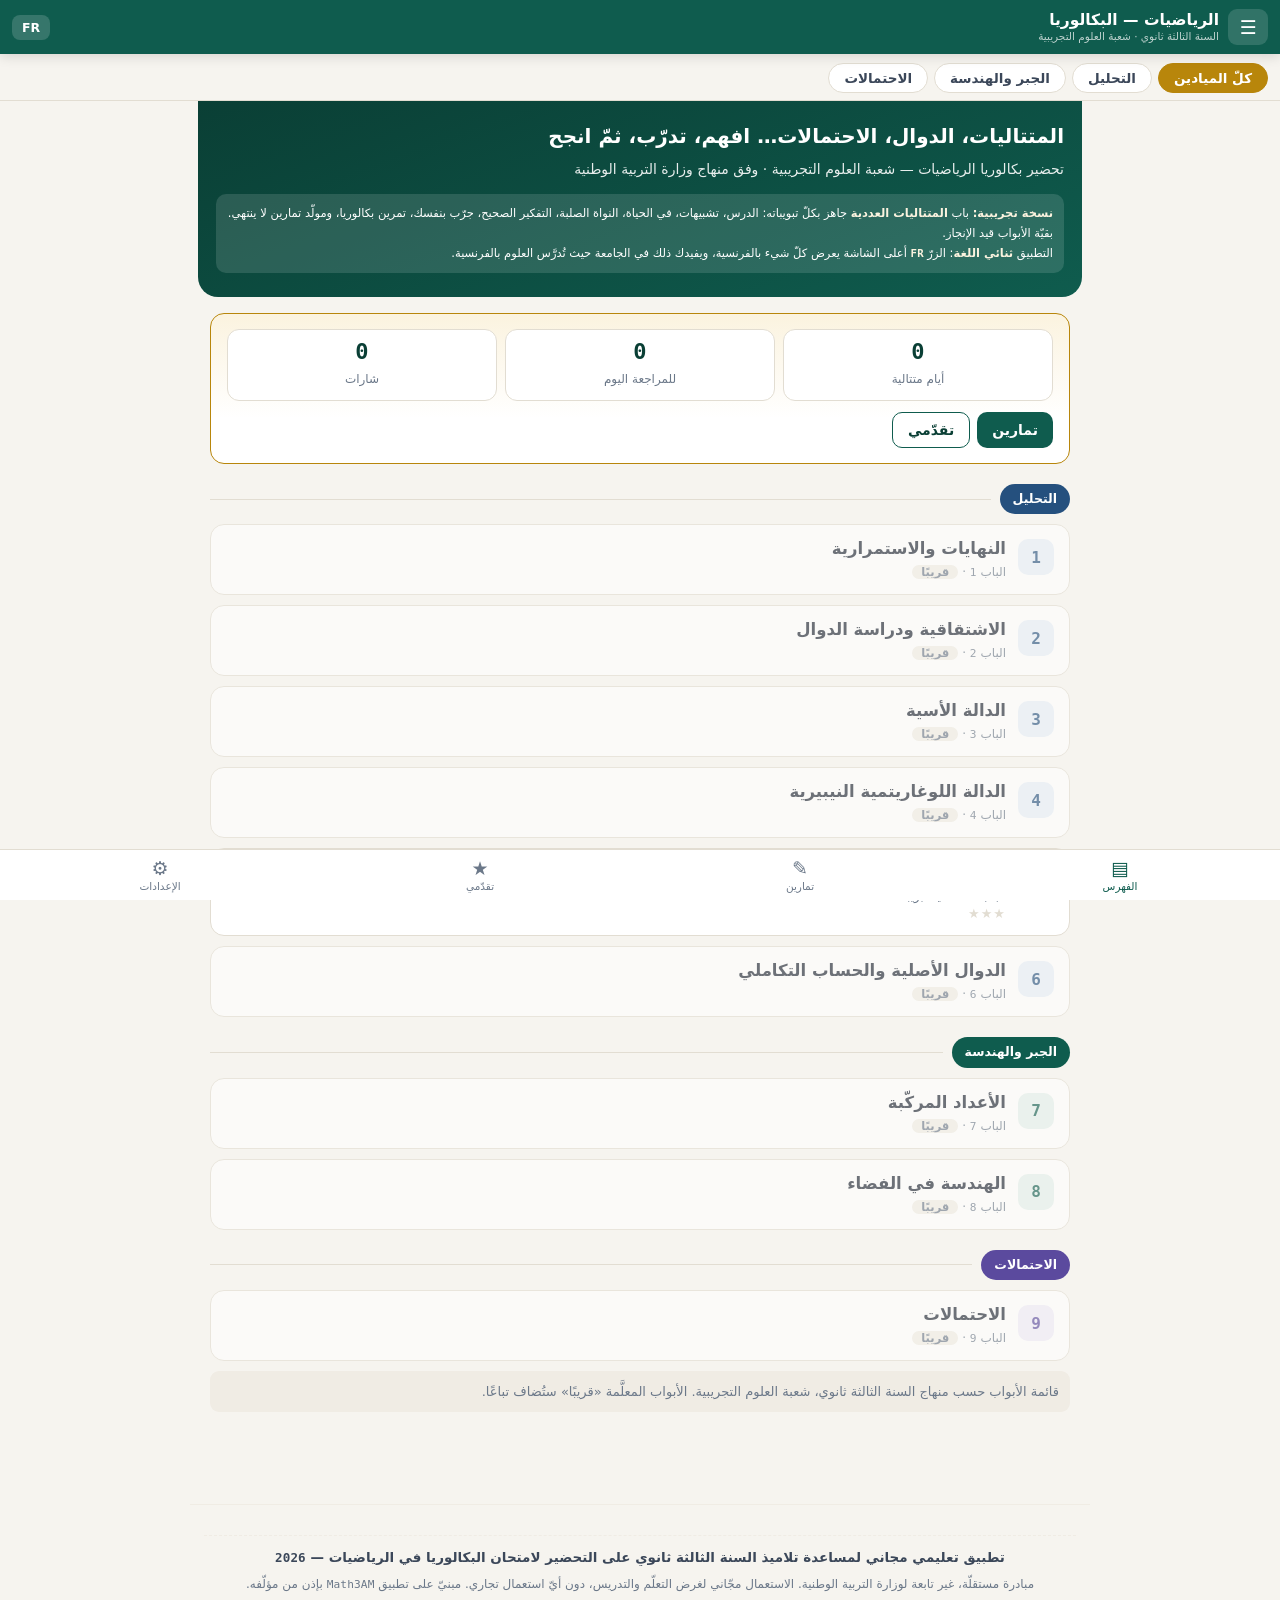
==== index.html @ b5014f9e "Prototype : application Maths BAC bilingue (arabe/français) Application installable (PWA) de prépara" ====
<!DOCTYPE html>
<!-- Basé sur Math3AM (© 2026, son auteur), réutilisé avec son autorisation. Fichier généré par build.py : modifier les sources dans src/. -->
<html lang="ar" dir="rtl">
<head>
<meta charset="utf-8">
<meta name="viewport" content="width=device-width, initial-scale=1, viewport-fit=cover">
<link rel="manifest" href="manifest.webmanifest">
<link rel="icon" href="icon-192.png" type="image/png">
<link rel="apple-touch-icon" href="apple-touch-icon.png">
<meta name="apple-mobile-web-app-capable" content="yes">
<meta name="mobile-web-app-capable" content="yes">
<meta name="apple-mobile-web-app-title" content="رياضيات باك">
<meta name="theme-color" content="#0F5C4E">
<title>الرياضيات — البكالوريا · Mathématiques — BAC</title>
<style>
/* ============================================================
   الخط: خطوط النظام العربية لضمان العمل دون اتصال
   ============================================================ */
:root{
  --bg:#F6F4EF; --card:#FFFFFF; --ink:#1A2230; --ink2:#3B4759; --ink3:#6B7889;
  --line:#E2DDD2; --line2:#F0ECE4;
  --brand:#0F5C4E; --brand-l:#E4F0EC; --brand-d:#0A3F35;
  --gold:#B8860B; --gold-l:#FBF3DF;
  --red:#A62B39; --red-l:#FBEAEC;
  --blue:#25507E; --blue-l:#E7EFF8; --blue-d:#25507E;
  --violet:#5B4A9E; --violet-l:#EEEBF8; --violet-d:#5B4A9E;
  --acc:var(--brand); --acc-l:var(--brand-l); --acc-d:var(--brand-d);
  --r:14px;
  --ar:"Noto Naskh Arabic","Amiri","Traditional Arabic","Geeza Pro","Segoe UI",system-ui,sans-serif;
  --lat:"SF Mono","Menlo","Consolas","DejaVu Sans Mono",ui-monospace,monospace;
}
*{box-sizing:border-box;-webkit-tap-highlight-color:transparent}
html,body{margin:0;padding:0;max-width:100%;overflow-x:hidden}
body{font-family:var(--ar);background:var(--bg);color:var(--ink);
  font-size:17px;line-height:1.95;-webkit-text-size-adjust:100%}
h1,h2,h3,h4{margin:0;line-height:1.5;font-weight:700}
p{margin:0 0 .85em}
button{font-family:inherit;font-size:inherit;cursor:pointer;border:none;background:none;color:inherit}
:focus-visible{outline:3px solid var(--gold);outline-offset:2px;border-radius:6px}
ul,ol{margin:0 0 .9em;padding-inline-start:1.35em}
li{margin-bottom:.4em}

/* ============================================================
   العزل ثنائي الاتجاه: كل رمز أو صيغة لاتينية داخل عزل مستقلّ
   ============================================================ */
.m,.lat{font-family:var(--lat);direction:ltr;unicode-bidi:isolate;
  font-size:.93em;letter-spacing:.01em;white-space:nowrap}
.m{white-space:normal}
a{color:var(--blue)}
.mb{font-family:var(--lat);direction:ltr;unicode-bidi:isolate;display:block;
  text-align:center;margin:.7em auto;background:var(--line2);padding:.55em .8em;
  border-radius:9px;white-space:normal;font-size:1em}
.mrow{direction:ltr;unicode-bidi:isolate;font-family:var(--lat);font-size:.93em}
.mrow .m,.mrow .lat,.mrow .fr{font-size:1em}
.fr{display:inline-flex;flex-direction:column;vertical-align:middle;text-align:center;
  margin:0 .18em;line-height:1.15}
.fr span:first-child{border-bottom:1.4px solid currentColor;padding:0 .28em}
.fr span:last-child{padding:0 .28em}

/* ---------- الهيكل ---------- */
.top{position:sticky;top:0;z-index:60;background:var(--brand);color:#fff;
  padding:calc(9px + env(safe-area-inset-top)) 12px 9px;
  display:flex;align-items:center;gap:9px;box-shadow:0 2px 12px rgba(0,0,0,.14)}
.top .bar{width:40px;height:36px;border-radius:9px;background:rgba(255,255,255,.14);
  display:grid;place-items:center;font-size:19px;flex:none}
.top h1{font-size:15.5px;flex:1;line-height:1.3}
.top h1 small{display:block;font-size:10.5px;opacity:.72;font-weight:400}
.top .lng{background:rgba(255,255,255,.16);border-radius:8px;padding:5px 10px;font-size:12.5px;font-weight:700}

.years{position:sticky;top:calc(54px + env(safe-area-inset-top));z-index:58;
  background:var(--bg);display:flex;gap:6px;padding:9px 12px 7px;
  border-bottom:1px solid var(--line);overflow-x:auto;scrollbar-width:none}
.years::-webkit-scrollbar{display:none}
.ybtn{white-space:nowrap;border:1px solid var(--line);background:var(--card);
  border-radius:20px;padding:6px 15px;font-size:13.5px;font-weight:700;color:var(--ink2)}
.ybtn.on{background:var(--gold);border-color:var(--gold);color:#fff}

.wrap{max-width:900px;margin:0 auto;padding:0 12px 8px}
#cred{max-width:900px;margin:0 auto;padding:20px 14px 104px;text-align:center;
  font-size:12.5px;line-height:1.75;color:var(--ink3);border-top:1px solid var(--line2)}
#cred b{color:var(--ink2);font-weight:700}
#cred .cpy{margin-top:10px;padding-top:10px;border-top:1px dashed var(--line2);font-size:12px}
#cred .cpt{font-size:13.5px;font-weight:700;color:var(--ink2);margin-bottom:4px}

/* ---------- الفهرس ---------- */
.hero{background:linear-gradient(160deg,var(--brand-d),var(--brand));color:#fff;
  border-radius:0 0 20px 20px;margin:0 -12px 16px;padding:20px 18px 24px}
.hero h2{font-size:20px;margin-bottom:6px;overflow-wrap:break-word}
.hero p{font-size:14px;opacity:.9;margin:0;line-height:1.8}
.hero .hnote{margin-top:12px;font-size:11.5px;background:rgba(255,255,255,.13);
  border-radius:10px;padding:9px 11px;line-height:1.75;white-space:normal}
.hero .hnote b{color:#FBF3DF}

.domain{margin:20px 0 10px;display:flex;align-items:center;gap:9px}
.domain span{background:var(--acc);color:#fff;border-radius:20px;padding:3px 13px;font-size:12.5px;font-weight:700}
.domain hr{flex:1;border:none;border-top:1px solid var(--line);margin:0}

.lcard{background:var(--card);border:1px solid var(--line);border-radius:var(--r);
  padding:14px 15px;margin-bottom:10px;display:flex;gap:12px;align-items:flex-start;width:100%;text-align:start}
.lcard:active{background:var(--acc-l)}
.lnum{width:36px;height:36px;border-radius:10px;background:var(--acc-l);color:var(--acc-d);
  display:grid;place-items:center;font-weight:700;font-size:16px;flex:none;font-family:var(--lat)}
.lcard b{display:block;font-size:16.5px;margin-bottom:2px}
.lcard em{font-style:normal;font-size:12px;color:var(--ink3)}

/* ---------- الدرس ---------- */
.crumb{display:flex;align-items:center;gap:8px;padding:12px 0 6px;font-size:12.5px;color:var(--ink3);flex-wrap:wrap}
.crumb b{color:var(--acc-d)}
.ltitle{font-size:23px;margin:2px 0 4px;line-height:1.45}
.pageref{display:inline-block;background:var(--gold-l);color:#6B4E00;border:1px solid #EAD9A8;
  border-radius:8px;padding:3px 10px;font-size:12px;margin-bottom:12px}
.ref{display:inline-block;background:var(--gold-l);color:#6B4E00;border:1px solid #EAD9A8;
  border-radius:7px;padding:0 7px;font-size:11.5px;margin-inline-start:4px;white-space:nowrap;
  font-family:var(--ar);line-height:1.9}
.hook{background:var(--gold-l);border:1px solid #EAD9A8;border-radius:var(--r);
  padding:12px 14px;margin-bottom:14px;font-size:15.5px;line-height:1.9}

.tabs{display:flex;gap:6px;overflow-x:auto;padding:8px 0 10px;
  position:sticky;top:calc(100px + env(safe-area-inset-top));background:var(--bg);z-index:50;
  scrollbar-width:none}
.tabs::-webkit-scrollbar{display:none}
.tab{white-space:nowrap;border:1px solid var(--line);background:var(--card);
  border-radius:20px;padding:7px 14px;font-size:13.5px;font-weight:700;color:var(--ink2)}
.tab.on{background:var(--acc);border-color:var(--acc);color:#fff}

/* ---------- صناديق المحتوى ---------- */
.card{background:var(--card);border:1px solid var(--line);border-radius:var(--r);
  padding:15px 16px;margin-bottom:13px;overflow-wrap:break-word}
.card,.rule,.ex,.warn,.chip,.qbox,.sol,.hook,.note,.help{max-width:100%}
.rule,.ex,.warn,.chip,.qbox,.sol,.hook{overflow-wrap:break-word}
/* une formule trop longue défile dans son cadre au lieu d'élargir la page */
.mb{overflow-x:auto}
.card,.chip,.rule,.ex,.warn,.qbox,.sol,.hook,.lcard,.note{overflow-x:auto}
.card>h3{font-size:16px;color:var(--acc-d);margin-bottom:9px}
.rule{background:var(--acc-l);border:1px solid var(--line);border-inline-start:4px solid var(--acc);
  border-radius:11px;padding:11px 12px;margin:10px 0;font-size:15.5px}
.rule b{color:var(--acc-d)}
.ex{background:var(--line2);border-radius:11px;padding:10px 12px;margin:9px 0;font-size:15px;color:var(--ink2)}
.ex b{color:var(--ink)}
.warn{background:var(--red-l);border:1px solid #F0CDD2;border-radius:11px;padding:10px 12px;margin:10px 0;font-size:15px}
.warn b{color:var(--red)}
.grid2{display:grid;grid-template-columns:1fr 1fr;gap:12px}
@media(max-width:640px){.grid2{grid-template-columns:1fr}}

/* النواة الصلبة */
.card.core{background:var(--gold-l);border-color:#EAD9A8}
.card.core>h3{color:#6B4E00}
.chip{display:block;background:#fff;border:1px solid #EAD9A8;border-radius:11px;padding:10px 12px;margin:9px 0;font-size:15.5px}
.chip .lab{font-size:12.5px;color:#8A6100;font-weight:700;margin-bottom:2px}

/* الطريقة */
ol.steps{counter-reset:m;list-style:none;padding:0;margin:6px 0}
ol.steps li{counter-increment:m;position:relative;padding-inline-start:34px;margin-bottom:10px}
ol.steps li::before{content:counter(m);position:absolute;inset-inline-start:0;top:2px;
  width:24px;height:24px;border-radius:7px;background:var(--acc);color:#fff;
  display:grid;place-items:center;font-size:13px;font-weight:700;font-family:var(--lat)}

/* تلوين حسب التبويب */
.pane-analogie .card{border-color:#D8D1F0;background:#fff;border-style:dashed}
.pane-analogie .card>h3{color:var(--violet)}
.pane-vie .card{background:var(--blue-l);border-color:#CCDDF0}
.pane-vie .card>h3{color:var(--blue)}

/* ---------- مولّد التمارين ---------- */
.gen{background:var(--card);border:1px solid var(--line);border-radius:var(--r);overflow:hidden;margin-bottom:13px}
.gen .top2{background:var(--acc);color:#fff;padding:10px 14px;display:flex;justify-content:space-between;
  align-items:center;gap:10px;flex-wrap:wrap}
.gen .top2 h3{font-size:15px}
.score{font-size:12.5px;background:rgba(255,255,255,.18);border-radius:20px;padding:2px 11px;font-family:var(--ar)}
.gen .body{padding:14px}
.qbox{font-size:16.5px;background:var(--line2);border-radius:11px;padding:13px;margin-bottom:12px;line-height:2}
.qbox .tag{font-size:12px;color:var(--ink3);display:block;margin-bottom:6px}
.answer{display:flex;gap:8px;flex-wrap:wrap;align-items:center}
input[type=text]{flex:1;min-width:150px;font-family:var(--lat);font-size:17px;padding:10px 13px;
  border:1px solid var(--line);border-radius:11px;background:#fff;color:var(--ink);direction:ltr;text-align:center}
input[type=text]:focus{border-color:var(--acc);outline:none}
.btnrow{display:flex;gap:7px;flex-wrap:wrap;margin-top:11px}
.btn{background:var(--acc);color:#fff;border-radius:10px;padding:9px 15px;font-size:14px;font-weight:700}
.btn.sec2{background:var(--card);color:var(--acc-d);border:1px solid var(--acc)}
.btn.warnb{background:var(--gold);color:#fff}
.choices{display:flex;flex-direction:column;gap:7px}
.choice{display:block;width:100%;text-align:start;border:1px solid var(--line);background:#fff;
  border-radius:10px;padding:10px 12px;font-size:15px}
.choice.sel{background:var(--acc-l);border-color:var(--acc);font-weight:700}
.fb{margin-top:12px;border-radius:11px;padding:11px 12px;font-size:15px;display:none}
.fb.show{display:block}
.fb.good{background:#E6F5EE;border:1px solid var(--brand)}
.fb.bad{background:var(--red-l);border:1px solid #F0CDD2}
.fb h4{font-size:15.5px;margin-bottom:6px}
.fb.good h4{color:var(--brand-d)} .fb.bad h4{color:var(--red)}
.sol{margin-top:8px;background:#fff;border:1px solid var(--line);border-radius:10px;padding:10px 12px;font-size:14.5px}
.sol .st{margin-bottom:8px;padding-inline-start:11px;border-inline-start:3px solid var(--acc)}
.help,.note{font-size:13px;color:var(--ink3);background:var(--line2);border-radius:9px;
  padding:9px 11px;margin-top:10px;line-height:1.8}

/* ---------- الورقة المنبثقة والتنقّل السفلي ---------- */
.sheet{position:fixed;inset:0;background:rgba(20,26,36,.55);z-index:200;display:none;
  align-items:flex-end;justify-content:center}
.sheet.on{display:flex}
.sheet .in{background:var(--bg);width:100%;max-width:900px;max-height:88vh;overflow-y:auto;
  border-radius:20px 20px 0 0;padding:18px 16px calc(28px + env(safe-area-inset-bottom))}
.nav{position:fixed;bottom:0;inset-inline:0;background:var(--card);border-top:1px solid var(--line);
  display:flex;z-index:70;padding-bottom:env(safe-area-inset-bottom)}
.nav button{flex:1;padding:9px 2px 8px;font-size:10.5px;color:var(--ink3);display:grid;gap:2px;justify-items:center}
.nav button i{font-style:normal;font-size:19px;line-height:1}
.nav button.on{color:var(--brand)}


/* ---------- الاختبارات ---------- */
.fig{margin:12px auto 6px;max-width:380px;text-align:center}
.fig svg{width:100%;height:auto;display:block;background:#FCFBF8;border:1px solid var(--line2);border-radius:10px}
.fignote{font-size:12px;color:var(--ink3);margin-top:4px}
.exhead{display:flex;justify-content:space-between;align-items:center;gap:8px;flex-wrap:wrap;margin-bottom:8px}
.exhead h3{font-size:16.5px;color:var(--acc-d)}
.ptsb{background:var(--acc-l);color:var(--acc-d);border:1px solid var(--line);border-radius:20px;padding:1px 12px;font-size:13px;font-weight:700;white-space:nowrap}
.ptsb.big{font-size:17px;padding:3px 16px;background:var(--gold-l);color:#6B4E00;border-color:#EAD9A8}
.qtext{font-size:16px;line-height:2.1}
.btn.small{padding:5px 10px;font-size:12.5px}
.hintbox{display:none;background:var(--gold-l);border:1px solid #EAD9A8;border-radius:11px;padding:10px 12px;margin-top:10px;font-size:15px}
.hintbox b{color:#6B4E00}
.solbox{display:none;background:var(--brand-l);border:1px solid #C6E0D8;border-radius:11px;padding:10px 12px;margin-top:10px}
.hintbox.on,.solbox.on{display:block}
.soltip{font-size:12.5px;color:var(--brand-d);font-weight:700;margin:2px 0 4px}
.solrow{display:flex;gap:9px;align-items:flex-start;padding:8px 0;border-bottom:1px dashed #C6E0D8;cursor:pointer}
.solrow:last-of-type{border-bottom:none}
.solrow input{width:20px;height:20px;accent-color:var(--brand);flex:none;margin-top:7px}
.solrow .st2{flex:1;font-size:15px;line-height:2}
.solrow .sp{flex:none;background:#fff;border:1px solid #C6E0D8;color:var(--brand-d);border-radius:8px;padding:0 7px;font-size:12px;font-weight:700;margin-top:6px;white-space:nowrap}
.exsum{margin-top:8px;font-size:14px;color:var(--brand-d);text-align:start}
.partttl{margin:20px 0 9px;font-size:16px;font-weight:700;color:var(--ink);border-inline-start:5px solid var(--acc);padding-inline-start:10px}
.toolbar{display:flex;gap:8px;flex-wrap:wrap;align-items:center;margin:4px 0 6px}
.timer{background:var(--card);border:1px solid var(--line);border-radius:10px;padding:6px 12px;font-size:15px;font-weight:700;color:var(--ink2)}
.timer.end{background:var(--red-l);border-color:#F0CDD2;color:var(--red)}
.scorecard{background:var(--gold-l);border-color:#EAD9A8}
.scorecard .exhead h3{color:#6B4E00}
.trinote{font-size:13px;color:var(--ink3);margin:-4px 0 10px}
.lcard em.prog{display:block;color:var(--brand-d);font-weight:700;margin-top:2px}
details.adv summary{cursor:pointer;font-size:15px;color:var(--ink2)}
details.adv[open] summary{margin-bottom:8px}
@media print{
  .top,.years,.nav,#cred,.noprint,.hintbox,.sheet{display:none!important}
  body{background:#fff;font-size:13pt}
  .wrap{max-width:none;padding:0}
  .card{break-inside:avoid;border-color:#bbb}
  .solbox:not(.on){display:none!important}
}
/* ======================= الواجهات الجديدة ======================= */
/* بطاقة اليوم والمربّعات */
.today{border-color:var(--gold);background:linear-gradient(180deg,var(--gold-l),var(--card) 70%)}
.tgrid{display:grid;grid-template-columns:repeat(3,1fr);gap:8px;margin-bottom:10px}
.tile{background:var(--card);border:1px solid var(--line);border-radius:12px;padding:9px 6px;text-align:center;display:grid;gap:2px}
.tile b{font-size:22px;color:var(--brand-d);line-height:1.2}
.tile span{font-size:12px;color:var(--ink3)}
.tgrid.big .tile b{font-size:26px}
/* شريط الجلسة */
.runbar{display:flex;flex-wrap:wrap;align-items:center;gap:6px 10px;background:var(--gold-l);border:1px solid #EAD9A8;
  border-radius:10px;padding:8px 12px;margin-bottom:10px;font-size:13.5px}
.rbar{flex:1 1 120px;height:8px;background:#EFE6CC;border-radius:6px;overflow:hidden;min-width:90px}
.rbar i{display:block;height:100%;background:var(--gold);border-radius:6px;transition:width .3s}
.carnet{margin-top:10px;font-size:13px;color:var(--violet-d);background:var(--violet-l);border-radius:9px;padding:7px 11px}
.nextnote{margin-top:10px;font-size:13px;font-weight:700;color:var(--brand-d)}
.qlist{margin:8px 0 0;padding-inline-start:20px;font-size:13px;color:var(--ink2)}
details summary{cursor:pointer;font-weight:700;color:var(--ink2);font-size:13.5px;margin-top:8px}
/* خريطة الأبواب */
.map{display:grid;gap:12px;margin-top:8px}
.mdom{display:inline-block;background:var(--acc);color:#fff;border-radius:20px;padding:2px 12px;font-size:12px;font-weight:700;margin-bottom:6px}
.stations{display:grid;grid-template-columns:repeat(auto-fill,minmax(150px,1fr));gap:7px}
.station{display:grid;grid-template-columns:auto 1fr;grid-template-rows:auto auto;gap:0 8px;align-items:center;text-align:start;
  background:var(--card);border:1px dashed var(--line);border-radius:12px;padding:8px 10px;color:var(--ink2)}
.station.seen{border-style:solid}
.station .snum{grid-row:1/3;width:30px;height:30px;border-radius:9px;display:grid;place-items:center;background:var(--line2);color:var(--ink3);font-weight:700}
.station.seen .snum{background:var(--acc);color:#fff}
.station.s3{background:var(--gold-l);border-color:var(--gold)}
.station .sname{font-size:12.5px;font-weight:700;line-height:1.35}
.stars{color:var(--gold);font-size:13px;letter-spacing:1px;direction:ltr;unicode-bidi:isolate;text-align:start}
.stars i{font-style:normal;color:var(--line)}
/* الشارات */
.badges{display:grid;grid-template-columns:repeat(auto-fill,minmax(140px,1fr));gap:8px}
.badge{border:1px solid var(--line);border-radius:12px;padding:9px;display:grid;gap:3px;text-align:center;opacity:.5;filter:grayscale(1);background:var(--card)}
.badge.on{opacity:1;filter:none;border-color:var(--gold);background:var(--gold-l)}
.badge .bi{font-size:22px;color:var(--gold);line-height:1.1}
.badge b{font-size:12.5px;color:var(--ink)}
.badge small{font-size:11px;color:var(--ink3);line-height:1.5}
/* إشعار الشارة */
#toast{position:fixed;inset-inline:12px;bottom:calc(76px + env(safe-area-inset-bottom));z-index:300;display:grid;gap:6px;
  pointer-events:none;opacity:0;transform:translateY(12px);transition:opacity .25s,transform .25s;max-width:420px;margin-inline:auto}
#toast.on{opacity:1;transform:none}
#toast .tb{display:flex;gap:10px;align-items:center;background:var(--brand-d);color:#fff;border-radius:12px;padding:10px 14px;
  box-shadow:0 6px 22px rgba(0,0,0,.25);font-size:13.5px;line-height:1.5}
#toast .ti{font-size:24px;color:#F2C94C}
/* الحفظ */
textarea.code{width:100%;font-family:var(--lat);font-size:12px;direction:ltr;border:1px solid var(--line);border-radius:10px;
  padding:8px;margin:8px 0;background:var(--card);color:var(--ink);resize:vertical;word-break:break-all}
.filebtn{position:relative;overflow:hidden;cursor:pointer;display:inline-flex;align-items:center}
.filebtn input{position:absolute;inset:0;opacity:0;cursor:pointer;width:100%}
/* قائمة «المزيد» */
.morelist{display:grid;grid-template-columns:repeat(auto-fill,minmax(250px,1fr));gap:8px}
.morelist .lcard{width:100%;text-align:start;margin:0}
.morelist .lnum{font-size:14px}
/* القراءة الصوتية */
.speak{display:flex;flex-wrap:wrap;gap:8px;align-items:center;margin:2px 0 8px}
.speak .note{margin:0;padding:4px 10px}
/* علامات مزيج الفصل */
.tab.mix{border-color:var(--gold);color:#8A6100;background:var(--gold-l)}
.tab.mix.on{background:var(--gold);border-color:var(--gold);color:#fff}
.tab.labtab{border-color:var(--blue)}
/* جدول بيانات */
table.dt{border-collapse:collapse;width:100%;margin:8px 0;font-size:13px;background:var(--card)}
table.dt th,table.dt td{border:1px solid var(--line);padding:5px 6px;text-align:center;unicode-bidi:plaintext}
table.dt th{background:var(--line2);font-weight:700;color:var(--ink2);font-size:12.5px}
/* ---------- المختبر ---------- */
.lab{background:var(--card);border:1px solid var(--line);border-radius:var(--r);padding:12px;margin-bottom:12px}
.labhead{display:flex;flex-wrap:wrap;justify-content:space-between;align-items:baseline;gap:4px 12px;margin-bottom:8px}
.labhead b{font-size:15.5px;color:var(--acc-d)}
.labtip{font-size:12px;color:var(--ink3)}
.labmodes{margin:0 0 8px}
.labmodes .btn{margin:0}
.labctl{display:grid;gap:6px;margin-bottom:6px}
.labctl:empty{display:none}
.sl{display:grid;gap:2px;font-size:13px;color:var(--ink2)}
.sl b{color:var(--acc-d)}
.sl input[type=range]{width:100%;accent-color:var(--acc);height:30px;direction:ltr}
.labsvg{display:block;width:100%;max-width:520px;margin:0 auto;aspect-ratio:360/300;background:#FCFBF8;border:1px solid var(--line2);
  border-radius:12px;touch-action:none;user-select:none;-webkit-user-select:none;cursor:pointer}
.labread{margin-top:8px;overflow-x:auto}
.labread p{margin:6px 0}
.obs{background:var(--brand-l);border-radius:9px;padding:8px 11px;font-size:13.5px}
.labnote{margin-top:10px;font-size:12.5px;color:var(--ink3);background:var(--line2);border-radius:9px;padding:8px 11px;line-height:1.8}

.note:empty,.help:empty{display:none}
.crumb a{color:var(--acc-d);font-weight:700;text-decoration:none}
.dgmap{display:grid;grid-template-columns:repeat(auto-fill,minmax(150px,1fr));gap:7px}
/* ---------- حجم الخطّ ---------- */
#app,#sheetin{zoom:var(--z,1)}
.lab{zoom:calc(1 / var(--z,1))}
/* ---------- الإعدادات والمعجم ---------- */
.seg{display:flex;flex-wrap:wrap;gap:6px}
.seg button{border:1px solid var(--line);background:var(--card);border-radius:20px;padding:6px 14px;font-size:13.5px;font-weight:700;color:var(--ink2)}
.seg button.on{background:var(--brand);border-color:var(--brand);color:#fff}
.glctl{display:grid;grid-template-columns:1fr auto;gap:8px;margin:8px 0}
.glctl input{font-family:inherit;font-size:15px;direction:rtl;text-align:start}
.glctl select{font:inherit;font-size:13.5px;border:1px solid var(--line);border-radius:10px;padding:6px 8px;background:var(--card);color:var(--ink);max-width:46vw}
.glhead,.glrow{display:grid;grid-template-columns:1.1fr 1.3fr 1fr;gap:8px;align-items:baseline;padding:6px 4px;border-bottom:1px solid var(--line2)}
.glhead{font-size:12px;font-weight:700;color:var(--ink3);border-bottom:2px solid var(--line)}
.glhead span:nth-child(n+2),.glrow .gf,.glrow .ge{direction:ltr;text-align:left}
.glrow .ga{font-weight:700;font-size:15px}
.glrow .gf{font-family:var(--ar);font-size:14.5px;color:var(--brand-d)}
.glrow .ge{font-family:var(--ar);font-size:12.5px;color:var(--ink3)}
.glcard .glrow{grid-template-columns:1fr 1.3fr}
.glcard .ge{display:none}
@media(max-width:420px){ .glctl{grid-template-columns:1fr} .glctl select{max-width:none} .glhead,.glrow{grid-template-columns:1fr 1.2fr} .glhead span:nth-child(3),.glrow .ge{display:none} }
/* ---------- الوضع الداكن ---------- */
html.dk{color-scheme:dark;
  --bg:#12161C; --card:#1B2129; --ink:#E6EAF0; --ink2:#C3CCD7; --ink3:#97A3B2; --line:#2D3642; --line2:#232A33;
  --brand:#1E7F69; --brand-l:#183A33; --brand-d:#8ED6C2;
  --gold:#B8860B; --gold-l:#332B17;
  --red:#C24A57; --red-l:#3A2125;
  --blue:#3B73B0; --blue-l:#1C2A3A; --blue-d:#9DC0EA;
  --violet:#7464BE; --violet-l:#262238; --violet-d:#C0B6F0}
html.dk body{background:var(--bg)}
html.dk .top{background:#123E35}
html.dk .hero{background:linear-gradient(160deg,#0B2C25,#145A4A)}
html.dk .pageref,html.dk .ref,html.dk .ptsb.big{color:#E9C46A;border-color:#5A4A22}
html.dk .card.core,html.dk .scorecard{border-color:#5A4A22}
html.dk .card.core>h3,html.dk .scorecard .exhead h3,html.dk .hintbox b,html.dk .chip .lab{color:#E9C46A}
html.dk .chip,html.dk .choice,html.dk .sol,html.dk input[type=text],html.dk .pane-analogie .card{background:var(--card);border-color:var(--line);color:var(--ink)}
html.dk .pane-analogie .card{border-color:#463F66}
html.dk .pane-vie .card{border-color:#2C4560}
html.dk .warn{border-color:#5C2E35}
html.dk .fb.good{background:#163A30}
html.dk .solrow .sp{background:var(--card);border-color:#2E5248}
html.dk .runbar,html.dk .ghint{border-color:#5A4A22}
html.dk .rbar{background:#3A3322}
html.dk .tab.mix{color:#E9C46A}
html.dk #toast .tb{background:#0B2C25}
html.dk .badge.on{border-color:#8A6A1A}
html.dk .stars i{color:#3A4350}
html.dk .station.s3{border-color:#8A6A1A}
/* الأشكال تبقى على «ورقة» فاتحة حتى تبقى الخطوط مقروءة */
html.dk .fig svg,html.dk .labsvg{background:#F4F1EA;border-color:#3A4350}
html.dk .fig figcaption,html.dk .fignote{color:var(--ink3)}
html.dk .wpage{border-color:#3A4350}
@media print{ html.dk{--bg:#fff;--card:#fff;--ink:#111;--ink2:#333;--ink3:#555;--line:#bbb;--line2:#eee} }
html.dk .gm.okh{color:#E9C46A}
.glnote{margin:4px 0 0;padding-inline-start:18px}
.glnote li{margin:2px 0}
html.dk .pk{box-shadow:none}
/* ---------- لوحة المفاتيح الرياضية ---------- */
.padwrap{margin:8px 0 2px}
.padbar{display:flex;justify-content:flex-end;margin-bottom:6px}
.pad{display:grid;grid-template-columns:repeat(6,1fr);gap:6px;max-width:460px;margin:0 auto;direction:ltr}
.pad.off{display:none}
.pk{height:44px;border-radius:10px;border:1px solid var(--line);background:var(--card);color:var(--ink);font-family:var(--lat);font-size:18px;font-weight:600;
  touch-action:manipulation;-webkit-user-select:none;user-select:none;box-shadow:0 1px 0 var(--line)}
.pk.o{background:var(--acc-l);color:var(--acc-d);border-color:transparent}
.pk.f{background:var(--line2);color:var(--ink2);font-size:16px}
.pk.e{border:none;background:none;box-shadow:none}
.pk:active{transform:translateY(1px);box-shadow:none;filter:brightness(.95)}
.pk sup{font-size:.6em}
/* ---------- المسودّة ---------- */
.scrbar{display:flex;margin-top:10px}
.scrtools{display:flex;flex-wrap:wrap;gap:6px;align-items:center;margin:8px 0 6px}
.scrtools .note{margin:0;padding:3px 9px;font-size:12px}
canvas.scr{display:block;width:100%;background:#FFFEF9;border:1px dashed var(--line);border-radius:12px;touch-action:none;cursor:crosshair;
  background-image:linear-gradient(#EEF1F4 1px,transparent 1px);background-size:100% 26px}
html.dk canvas.scr{background-color:#F4F1EA;border-color:#3A4350}
.padpv{font-size:13.5px;color:var(--ink3);margin:-2px 0 6px;min-height:1.2em}
.padpv .m{color:var(--ink);font-size:15px}
input[type=text]:placeholder-shown{direction:rtl}
/* شريط «ثبّت التطبيق» فوق شريط التنقّل */
#instb{position:fixed;inset-inline:12px;bottom:calc(72px + env(safe-area-inset-bottom));z-index:65;display:none;align-items:center;gap:10px;
  max-width:560px;margin-inline:auto;background:var(--card);border:1px solid var(--line);border-radius:14px;padding:10px 12px;
  box-shadow:0 8px 26px rgba(0,0,0,.16)}
#instb.on{display:flex}
#instb .ii{font-size:26px;line-height:1}
#instb .it{flex:1;min-width:0;font-size:13px;line-height:1.65;color:var(--ink2)}
#instb .it b{color:var(--ink)}
#instb .btn{flex:none;margin:0}
#instb .ix{flex:none;background:none;border:0;font-size:22px;line-height:1;color:var(--ink3);cursor:pointer;padding:4px 6px}
@media print{ #instb{display:none!important} }

@media(min-width:760px){ body{font-size:17.5px} .wrap{padding:0 20px 92px} .ltitle{font-size:27px} }
/* ======================= تطبيق البكالوريا: إضافات — App BAC : ajouts ======================= */
:root{ --fr:"Segoe UI",system-ui,-apple-system,Roboto,"Helvetica Neue",Arial,sans-serif; }
html[lang=fr] body{font-family:var(--fr);line-height:1.7;font-size:16.5px}
html[lang=fr] .qbox{line-height:1.85}
html[lang=fr] .qtext{line-height:1.9}
html[lang=fr] .ref{font-family:var(--fr)}
html[dir=ltr] input[type=text]:placeholder-shown{direction:ltr}
.btn[disabled]{opacity:.45;cursor:default}
.m sub,.mb sub,.m sup{font-size:.72em;line-height:0}
.lcard.soon,.station[disabled]{opacity:.62;cursor:default}
.lcard.soon:active{background:var(--card)}
.tsoon{display:inline-block;background:var(--line2);color:var(--ink3);border-radius:20px;padding:0 9px;font-size:11.5px;font-weight:700}
table.gl td{font-size:14px;padding:6px 8px}
table.gl td[dir=ltr]{font-family:var(--fr);color:var(--brand-d)}
.qtext .fr{font-size:.95em}
.labread .obs{margin:6px 0}
@media(min-width:760px){ html[lang=fr] body{font-size:17px} }
input[type=text]::placeholder{font-family:var(--ar);letter-spacing:0}
html[lang=fr] input[type=text]::placeholder{font-family:var(--fr)}
.top h1{min-width:0}
.top h1,.top h1 small{white-space:nowrap;overflow:hidden;text-overflow:ellipsis}

</style>
</head>
<body>
<header class="top">
  <button class="bar" id="home" aria-label="الفهرس">☰</button>
  <h1 id="ttl">الرياضيات — البكالوريا</h1>
  <button class="lng" id="lng" aria-label="Passer en français">FR</button>
</header>
<div class="years" id="years"></div>
<main class="wrap" id="app"></main>
<footer id="cred"></footer>
<nav class="nav" id="nav"></nav>
<div class="sheet" id="sheet"><div class="in" id="sheetin"></div></div>
<script>
/* ======== core.js ======== */
"use strict";
/* Basé sur Math3AM (© 2026, son auteur), réutilisé avec son autorisation.
   مبنيّ على تطبيق Math3AM بإذن من مؤلّفه. */

/* ============================================================================
   اللغة — Langue
   كلّ نصّ يظهر للتلميذ إمّا مفتاح في I18N (واجهة) وإمّا كائن {ar,fr} (محتوى).
   Tout texte affiché est soit une clé de I18N (interface), soit un objet {ar,fr} (contenu).
   ============================================================================ */
let LANG='ar';
const B=(ar,fr)=>({ar,fr});                         /* نصّ ثنائي اللغة / texte bilingue */
const tr=o=>o==null?'':(typeof o==='string'||typeof o==='number')?String(o):(o[LANG]!=null?o[LANG]:o.ar);
function t(k){ const d=I18N[LANG]||I18N.ar; return d[k]!=null?d[k]:(I18N.ar[k]!=null?I18N.ar[k]:k); }

/* ================================================================
   محرّك مولّد التمارين — أدوات عددية (من Math3AM)
   ================================================================ */
const ri=(a,b)=>Math.floor(Math.random()*(b-a+1))+a;
const pick=a=>a[Math.floor(Math.random()*a.length)];
const nz=(a,b)=>{let v=0;while(v===0)v=ri(a,b);return v;};
const gcd=(a,b)=>{a=Math.abs(a);b=Math.abs(b);while(b){[a,b]=[b,a%b];}return a||1;};
const ar=n=>String(n).replace('.',',').replace(/^-/,'−');   /* علامة الطرح الرياضية، والفاصلة العشرية */
const red=(p,q)=>{const g=gcd(p,q);p/=g;q/=g;if(q<0){p=-p;q=-q;}return [p,q];};
const f=(a,b)=>`<span class="fr"><span>${a}</span><span>${b}</span></span>`;
const frs=(p,q)=>{const [a,b]=red(p,q);return b===1?ar(a):(a<0?'−'+f(-a,b):f(a,b));};
const par=n=>n<0?`(${ar(n)})`:ar(n);
const cx=a=>a===1?'':a===-1?'−':ar(a);          /* معامل: 1n ← n */
const sgn=n=>n<0?'−':'+';
const lcm=(a,b)=>Math.abs(a*b)/gcd(a,b);
/* صيغة رياضية؛ الصيغ القصيرة لا تنقسم على سطرين / formule ; les formules courtes ne sont pas coupées en fin de ligne */
const M=s=>{ s=String(s); if(s.replace(/<[^>]*>/g,'').length<=22) s=s.replace(/(<[^>]*>)| /g,(m,tag)=>tag||'\u00a0'); return `<span class="m">${s}</span>`; };
/* عدد عشري مقرّب للعرض / nombre arrondi pour l'affichage */
const rnd=(v,d)=>{ const k=Math.pow(10,d==null?2:d); const r=Math.round(v*k)/k; return Object.is(r,-0)?0:r; };
/* عدد ناطق قريب من v (للعرض بكسر) / fraction proche de v */
function rat(v){ for(let q=1;q<=1000;q++){ const p=Math.round(v*q); if(Math.abs(p/q-v)<1e-9) return [p,q]; } return null; }
const nice=v=>{ const r=rat(v); return r?frs(r[0],r[1]):ar(rnd(v,4)); };

/* محلّل رياضي صغير (نزول تكراري): أولويات صحيحة، دون تنفيذ أيّ شيفرة.
   -x^2 = −(x²) ، 10^-3 = 0,001 ، 2x = 2×x ، (x+1)(x−2) ضرب ضمني */
function mathEval(src,xv){
  let i=0; const t=src;
  const peek=()=>t[i];
  const isStart=c=>c!==undefined&&(/[0-9.(x]/.test(c)||c==='π');
  function num(){ const m=/^\d*\.?\d+(?:e[+-]?\d+)?|^\d+\./.exec(t.slice(i)); if(!m) throw 0; i+=m[0].length; return parseFloat(m[0]); }
  function atom(){
    const c=peek();
    if(c==='('){ i++; const v=expr(); if(peek()!==')') throw 0; i++; return v; }
    if(c==='x'){ if(xv===undefined) throw 0; i++; return xv; }
    if(c==='π'){ i++; return Math.PI; }
    return num();
  }
  function power(){ const b=atom(); if(peek()==='^'){ i++; return Math.pow(b,unary()); } return b; }
  function unary(){ const c=peek(); if(c==='-'){ i++; return -unary(); } if(c==='+'){ i++; return unary(); } return power(); }
  function term(){
    let v=unary();
    for(;;){
      const c=peek();
      if(c==='*'){ i++; v*=unary(); }
      else if(c==='/'){ i++; const d=unary(); if(d===0) throw 0; v/=d; }
      else if(isStart(c)){ v*=power(); }
      else return v;
    }
  }
  function expr(){
    let v=term();
    for(;;){ const c=peek(); if(c==='+'){ i++; v+=term(); } else if(c==='-'){ i++; v-=term(); } else return v; }
  }
  try{ const v=expr(); if(i!==t.length) return NaN; return isFinite(v)?v:NaN; }catch(e){ return NaN; }
}

/* تحليل جواب عددي: يقبل 3/4 و 0,75 و 2,5×10^3 */
function pnum(s){
  if(s==null)return NaN;
  s=String(s).trim();
  if(!s)return NaN;
  s=s.replace(/[٠-٩]/g,d=>'٠١٢٣٤٥٦٧٨٩'.indexOf(d))
     .replace(/−|–|—/g,'-').replace(/,/g,'.')
     .replace(/[×x·X*]/g,'*').replace(/÷/g,'/')
     .replace(/\s+/g,'').replace(/Π/g,'π');
  if(!/^[0-9.+\-*/()^π]+$/.test(s))return NaN;
  return mathEval(s);
}
/* تحليل عبارة بدلالة n (حدّ عام لمتتالية) وتقييمها من أجل عدد طبيعي
   Analyse une expression en n (terme général) et l'évalue pour un entier n */
function pexprN(s,n){
  if(s==null)return NaN;
  s=String(s).replace(/[٠-٩]/g,d=>'٠١٢٣٤٥٦٧٨٩'.indexOf(d))
     .replace(/−|–|—/g,'-').replace(/,/g,'.').replace(/÷/g,'/')
     .replace(/×|·/g,'*').replace(/²/g,'^2').replace(/³/g,'^3')
     .replace(/\s+/g,'').replace(/^u_?\(?n\)?=/i,'').replace(/[nN]/g,'x');
  if(!s||!/^[0-9x.+\-*/()^]+$/.test(s))return NaN;
  return mathEval(s,n);
}
const NS=[0,1,2,3,4,6,9];                          /* قيم n للمقارنة / valeurs de n testées */
const closeV=(a,b)=>Math.abs(a-b)<=1e-6*Math.max(1,Math.abs(b));
function sameSeq(user,fn){ return NS.every(n=>{ const u=pexprN(user,n); return !isNaN(u)&&closeV(u,fn(n)); }); }
function sameFnN(f1,f2){ return NS.every(n=>closeV(f1(n),f2(n))); }

/* ============================================================================
   إصلاح الاتجاه ثنائي المسار (للعربية فقط) — من Math3AM
   الصيغة الرياضية التي تتوزّع على عدّة عناصر تُجمع في عازل واحد من اليسار لليمين.
   En français (gauche → droite) aucune correction n'est nécessaire : fix() renvoie le texte tel quel.
   ============================================================================ */
const GLUE=/^(?:[\s0-9=×÷+\-−·<>≤≥≠≈%(),;/*^'"]|&[a-z]+;)*$/;
const LAT_RE=/(^|[^A-Za-z0-9؀-ۿ&#])([A-Z][A-Z0-9′']*|[a-z])(?![A-Za-z0-9;])/g;
function latWrap(h){
  return h.split(/(<svg[\s\S]*?<\/svg>)/).map((seg,i)=>{
    if(i%2) return seg;
    const stack=[]; let out='';
    for(const t of seg.split(/(<[^>]+>)/)){
      if(!t) continue;
      if(t[0]==='<'){
        if(/^<span\b/.test(t)) stack.push(/class="(m|mb|fr|lat|mrow|ref)"/.test(t));
        else if(t==='</span>') stack.pop();
        out+=t; continue;
      }
      const nb=t.replace(/(\d) (?=\d{3}(?!\d))/g,'$1 ');
      out+= stack.some(Boolean) ? nb : nb.replace(LAT_RE,'$1<span class="lat">$2</span>');
    }
    return out;
  }).join('');
}
function bidiFix(h){
  if(!h) return h;
  h=latWrap(h);
  if(h.indexOf('class="')<0) return h;
  const T=[]; let i=0;
  while(i<h.length){
    if(h[i]==='<'){
      const m=/^<span class="(m|fr|lat)">/.exec(h.slice(i,i+24));
      if(m){
        let depth=0,end=-1,x; const re=/<span\b[^>]*>|<\/span>/g; re.lastIndex=i;
        while((x=re.exec(h))){
          if(x[0]==='</span>'){ if(--depth===0){ end=x.index+7; break; } } else depth++;
        }
        if(end<0){ T.push({k:'txt',s:h.slice(i)}); break; }
        T.push({k:'math',s:h.slice(i,end)}); i=end; continue;
      }
      const g=h.indexOf('>',i);
      if(g<0){ T.push({k:'txt',s:h.slice(i)}); break; }
      T.push({k:'tag',s:h.slice(i,g+1)}); i=g+1; continue;
    }
    let g=h.indexOf('<',i); if(g<0) g=h.length;
    T.push({k:'txt',s:h.slice(i,g)}); i=g;
  }
  let out='',j=0;
  while(j<T.length){
    if(T[j].k!=='math'){ out+=T[j].s; j++; continue; }
    let end=j,k=j+1;
    while(k<T.length){
      if(T[k].k==='math'){ end=k; k++; continue; }
      if(T[k].k==='txt' && T[k].s.length<=25 && GLUE.test(T[k].s)
         && k+1<T.length && T[k+1].k==='math'){ k++; continue; }
      break;
    }
    const run=T.slice(j,end+1);
    const s=run.map(t=>t.s).join('');
    out += run.filter(t=>t.k==='math').length>=2 ? '<span class="mrow">'+s+'</span>' : s;
    j=end+1;
  }
  return out;
}
const fix=h=>LANG==='ar'?bidiFix(h):h;

/* ======== i18n.js ======== */
/* ============================================================================
   نصوص الواجهة — Textes de l'interface
   ============================================================================ */
const I18N={
ar:{
  appName:'الرياضيات — البكالوريا', appSub:'السنة الثالثة ثانوي · شعبة العلوم التجريبية',
  langBtn:'FR', langAria:'Passer en français', menuAria:'الفهرس',
  heroH:'المتتاليات، الدوال، الاحتمالات… افهم، تدرّب، ثمّ انجح',
  heroP:'تحضير بكالوريا الرياضيات — شعبة العلوم التجريبية · وفق منهاج وزارة التربية الوطنية',
  heroNote:'<b>نسخة تجريبية:</b> باب <b>المتتاليات العددية</b> جاهز بكلّ تبويباته: الدرس، تشبيهات، في الحياة، النواة الصلبة، التفكير الصحيح، جرّب بنفسك، تمرين بكالوريا، ومولّد تمارين لا ينتهي. بقيّة الأبواب قيد الإنجاز.<br>التطبيق <b>ثنائي اللغة</b>: الزرّ <b>FR</b> أعلى الشاشة يعرض كلّ شيء بالفرنسية، ويفيدك ذلك في الجامعة حيث تُدرَّس العلوم بالفرنسية.',
  chap:'الباب', soon:'قريبًا', tabsN:'ثمانية تبويبات', allDom:'كلّ الميادين',
  progNote:'قائمة الأبواب حسب منهاج السنة الثالثة ثانوي، شعبة العلوم التجريبية. الأبواب المعلَّمة «قريبًا» ستُضاف تباعًا.',
  prevChap:'→ الباب', nextChap:'الباب', nextArrow:' ←',
  listen:'▶ استمع إلى هذا الجزء', stopListen:'■ أوقف القراءة',
  tab_cours:'الدرس', tab_analogie:'تشبيهات', tab_vie:'في الحياة', tab_noyau:'النواة الصلبة',
  tab_methode:'التفكير الصحيح', tab_lab:'جرّب بنفسك', tab_bac:'تمرين بكالوريا', tab_gen:'تمارين',
  genTitle:'مولّد التمارين — ', genTag:'تمرين مولّد آليا', streak:'سلسلة الإجابات الصحيحة: ',
  check:'تحقّق من جوابي', newEx:'تمرين جديد', showSol:'أظهر الحلّ',
  genHelp:'اكتب الكسور هكذا <span class="lat">-3/4</span>، والأعداد العشرية بالفاصلة <span class="lat">2,5</span> أو بالنقطة. للقوى استعمل <span class="lat">^</span>، مثلا <span class="lat">3*2^n</span>.',
  ph:'اكتب جوابك هنا', phN:'اكتب الحدّ العام بدلالة n، مثلا: 5-3n',
  okMsgs:['أحسنت! إجابة صحيحة.','ممتاز، هذا هو الجواب الصحيح.','بالضبط! تفكير سليم.','صحيح تماما — واصل بهذه الوتيرة.'],
  fullSteps:'الخطوات كاملة للمراجعة:', notYet:'ليس بعد — وهذا عاديّ تماما.',
  retry:'راجع جوابك بهدوء ثمّ حاول مرّة أخرى.', oneMore:'لديك محاولة أخرى قبل أن يظهر الحلّ.',
  okFail:'لا بأس، الخطأ جزء من التعلّم.', hereSol:'إليك الحلّ خطوة بخطوة — اقرأه ثمّ اطلب تمرينا جديدا لتتأكّد أنّك فهمت.',
  carnet:'سُجّل هذا النوع من التمارين في <b>كرّاسة أخطائي</b>: سيعود إليك غدا بأعداد جديدة، ثمّ بعد 3 أيام، ثمّ بعد أسبوع.',
  carnetShort:'سُجّل هذا النوع في <b>كرّاسة أخطائي</b> ليعود إليك لاحقا.',
  solTitle:'الحلّ المفصّل', solThen:'اقرأ الخطوات، ثمّ اطلب <b>تمرينا جديدا</b> من نفس النوع لتثبيت الطريقة.',
  exDone:'انتهى هذا التمرين: اضغط «تمرين جديد» للمتابعة.', dx:'تشخيص الخطأ:',
  chooseFirst:'اختر أحد الاحتمالات أوّلا.', wrongChoice:'الاختيار غير صحيح.', empty:'لم تكتب جوابا بعد.',
  exprBad:'العبارة التي كتبتها لا تعطي نفس الحدود من أجل <span class="lat">n = 0, 1, 2, 3…</span> تحقّق من الحدّ الأوّل والأساس.',
  exprParse:'لم أفهم العبارة. اكتبها بدلالة <span class="lat">n</span>، مثلا: <span class="lat">5-3n</span> أو <span class="lat">2*3^n</span>.',
  numParse:'لم أفهم صيغة الجواب. اكتب عددا، أو كسرا مثل <span class="lat">-3/4</span>.',
  signWrong:'<b>القيمة صحيحة لكنّ الإشارة خاطئة.</b> راجع إشارة الأساس أو الحدّ الأوّل.',
  wrong:'الجواب غير صحيح.', willRead:'سيُقرأ جوابك هكذا: ',
  padDevice:'⌨ لوحة الجهاز', padHide:'إخفاء لوحة الرموز', padShow:'⌨ لوحة الرموز الرياضية',
  scr:'✎ مسودّة', scrHide:'✕ إخفاء المسودّة', pen:'قلم', eraser:'ممحاة', clearAll:'مسح الكلّ',
  scrNote:'اكتب حساباتك بإصبعك أو بالفأرة؛ لا تُحفظ المسودّة بعد مغادرة التمرين.',
  nav_home:'الفهرس', nav_quick:'تمارين', nav_progress:'تقدّمي', nav_settings:'الإعدادات',
  quickTitle:'تمارين', quickSub:'مولّد لا ينتهي', quickH:'تدرّب على أيّ باب', quickRef:'اختر بابا: كلّ تمرين جديد بأعداد جديدة، مع تصحيح فوري وتشخيص للخطأ.',
  progTitle:'تقدّمي', progSub:'الأيام، النجوم، الشارات وكرّاسة الأخطاء', progH:'رحلتك نحو البكالوريا',
  daysRow:'أيام متتالية', dayOne:'يوم تدرّب', okAnswers:'إجابات صحيحة', badgesOf:'شارات من ', toReview:'للمراجعة اليوم', badgesW:'شارات',
  noSave:'<b>تنبيه:</b> هذا المتصفّح لا يسمح بحفظ التقدّم في الجهاز. استعمل «تنزيل ملف الحفظ» أسفل هذه الصفحة قبل الإغلاق، ثمّ «استيراد» في المرّة القادمة.',
  carnetH:'كرّاسة أخطائي — مراجعة اليوم', dueN:'عدد التمارين التي تنتظرك اليوم: ', dueTail:' — نفس الأنواع التي أخطأت فيها، بأعداد جديدة.',
  startRev:'ابدأ المراجعة', nothingDue:'لا شيء للمراجعة اليوم.', nextRev:' المراجعة القادمة: ', waiting:'. عدد التمارين المنتظرة: ', autoNote:' كلّ تمرين تخطئ فيه سيُسجَّل هنا تلقائيا.',
  carnetHow:'كيف تعمل؟ كلّ نوع تمرين تخطئ فيه يعود إليك غدا، فإن نجحت عاد بعد 3 أيام، ثمّ بعد أسبوع؛ وبعد ثلاث مرّات ناجحة يُعتبر مُتقَنا ويخرج من الكرّاسة. وإذا أخطأت يعود العدّ إلى البداية.',
  carnetIn:'محتوى الكرّاسة', stage:'المرحلة', when:'الموعد: ',
  mapH:'خريطة الأبواب', mapNote:'نجمة عند 5 إجابات صحيحة، نجمتان عند 15، وثلاث نجوم عند 30 إجابة صحيحة مع دقّة لا تقلّ عن 80% في آخر عشرة تمارين.',
  myBadges:'شاراتي', backupH:'حفظ تقدّمي ونقله', backupP:'لنقل تقدّمك إلى جهاز آخر أو لحفظه احتياطيا: انسخ الرمز أو نزّل ملف الحفظ، ثمّ استورده في الجهاز الآخر.',
  showCode:'إظهار رمز الحفظ', dlFile:'تنزيل ملف الحفظ', pasteCode:'الصق هنا رمز الحفظ ثمّ اضغط «استيراد»', impCode:'استيراد الرمز', impFile:'استيراد ملف',
  codeShown:'هذا رمز تقدّمك: انسخه واحتفظ به.', impOk:'تمّ الاستيراد بنجاح ✔', impBad:'تعذّر الاستيراد: الرمز غير صالح.',
  today:'اليوم', tomorrow:'غدا', in2:'بعد يومين', inN:'بعد ', daysW:' أيام',
  revH:'مراجعة اليوم', revTitle:'كرّاسة أخطائي: لنُعِد المحاولة', revRef:'كلّ تمرين هنا من نوع أخطأت فيه سابقا، لكن بأعداد جديدة',
  exOf:'التمرين ', of:' من ', nextOne:'التمرين الموالي', endRun:'إنهاء الجلسة',
  pressNext:'اضغط «التمرين الموالي» للمتابعة.', pressEnd:'اضغط «إنهاء الجلسة» لرؤية النتيجة.',
  runEnd:'انتهت الجلسة', yourRes:'نتيجتك', backProg:'العودة إلى تقدّمي',
  resAll:'رائع! كلّ الأجوبة صحيحة.', resHalf:'عمل جيّد. ما أخطأت فيه سيعود إليك في موعده.', resLow:'لا بأس: هذه التمارين ستعود إليك غدا بأعداد جديدة حتى تتقنها.',
  newBadge:'شارة جديدة!',
  setTitle:'الإعدادات', setLang:'اللغة', setTheme:'المظهر', thAuto:'تلقائي (حسب الجهاز)', thLight:'فاتح', thDark:'داكن',
  setPad:'لوحة المفاتيح الرياضية', padAuto:'تلقائي (تظهر على الهاتف)', padOn:'تظهر دائما', padOff:'لا تظهر',
  padNote:'أزرار للرموز (n، ^، −، /…) تحت خانة الجواب. يمكن دائما الرجوع إلى لوحة الجهاز بزرّ «لوحة الجهاز».',
  setZ:'حجم الخطّ', z09:'أصغر', z1:'عادي', z11:'كبير', z12:'أكبر', z135:'كبير جدّا', zNote:'يكبّر الدروس والتمارين.',
  setSpeech:'القراءة الصوتية', speed:'سرعة القراءة: ', tryVoice:'تجربة الصوت',
  voiceTest:'مرحبا! هذا مثال على القراءة الصوتية. المتتالية الهندسية أساسها اثنان.',
  noSpeech:'هذا المتصفّح لا يدعم القراءة الصوتية.', voiceUsed:'الصوت المستعمل: ',
  voiceApprox:'. الرموز الرياضية قد تُقرأ بطريقة تقريبية.',
  noVoice:'لم نجد صوتا عربيا في هذا الجهاز. يمكن إضافته من إعدادات الجهاز (اللغة ← تحويل النصّ إلى كلام)، ثمّ إعادة فتح التطبيق.',
  setSaved:'التقدّم المحفوظ', savedOk:'يُحفظ تقدّمك في هذا المتصفّح على هذا الجهاز فقط. لنقله إلى جهاز آخر استعمل «حفظ تقدّمي ونقله» في صفحة «تقدّمي».',
  savedNo:'هذا المتصفّح لا يسمح بالحفظ: استعمل «تنزيل ملف الحفظ» في صفحة «تقدّمي» قبل الإغلاق.',
  resetAll:'مسح كلّ التقدّم', resetSure:'هل أنت متأكّد؟ سيُمسح كلّ شيء: النجوم، الشارات، كرّاسة الأخطاء ونتائج تمارين البكالوريا. اضغط مرّة ثانية للتأكيد.', resetYes:'نعم، امسح كلّ شيء',
  close:'إغلاق',
  instH:'تثبيت التطبيق', instDone:'✓ التطبيق مثبّت على هذا الجهاز ويعمل دون إنترنت.',
  instReady:'أضف أيقونة التطبيق إلى الشاشة الرئيسية ليُفتح كتطبيق ويعمل دون إنترنت.', instNow:'تثبيت التطبيق الآن',
  instIOS:'في <span class="lat">Safari</span>: اضغط زرّ المشاركة <b>⬆</b> ثمّ اختر <b>«إضافة إلى الشاشة الرئيسية»</b>.',
  instMenu:'يظهر زرّ «تثبيت» تلقائيا بعد استعمال التطبيق قليلا. وإن لم يظهر: افتح قائمة المتصفّح <b>⋮</b> واختر <b>«تثبيت التطبيق»</b> أو <b>«إضافة إلى الشاشة الرئيسية»</b>.',
  instFile:'هذه النسخة مفتوحة كملفّ في الجهاز: التثبيت ممكن فقط من موقع التطبيق (رابط يبدأ بـ <span class="lat">https</span>).',
  instBarH:'ثبّت التطبيق على جهازك', instBarP:'أيقونة على الشاشة الرئيسية، ويعمل دون إنترنت.', instBtn:'تثبيت', later:'لاحقا',
  instToastH:'تمّ التثبيت', instToast:'تجد التطبيق الآن على الشاشة الرئيسية.',
  updH:'تحديث', upd:'نسخة جديدة من التطبيق جاهزة: أغلقه ثمّ أعد فتحه.',
  hint:'تلميح', corr:'الحلّ', hideHint:'إخفاء التلميح', hideCorr:'إخفاء الحلّ', pts:'ن',
  qMark:'علامتك في هذا السؤال: ', total:'علامتك الإجمالية', tickTip:'ضع علامة على كلّ خطوة أنجزتها صحيحة: تُحسب علامتك تلقائيا.',
  bacHow:'حلّ التمرين على ورقة كما في يوم الامتحان، ثمّ افتح التلميح إن احتجت إليه، وأخيرا افتح الحلّ وصحّح نفسك خطوة بخطوة.',
  bacReset:'إعادة التصحيح', bacMsgTop:'ممتاز! أنت جاهز لهذا النوع من التمارين يوم البكالوريا.', bacMsgMid:'عمل جيّد. أعد الأسئلة التي ضيّعت فيها النقاط بعد يومين.',
  bacMsgLow:'لا بأس: راجع «النواة الصلبة» و«التفكير الصحيح» ثمّ أعد التمرين.', bacMsgNone:'افتح الحلول وصحّح خطواتك لتظهر علامتك.',
  labObs:'لاحظ', credit:'تصميم التطبيق وتطويره: ',
  cpt:'تطبيق تعليمي مجاني لمساعدة تلاميذ السنة الثالثة ثانوي على التحضير لامتحان البكالوريا في الرياضيات',
  cpy:'مبادرة مستقلّة، غير تابعة لوزارة التربية الوطنية. الاستعمال مجّاني لغرض التعلّم والتدريس، دون أيّ استعمال تجاري. مبنيّ على تطبيق <span class="lat">Math3AM</span> بإذن من مؤلّفه.',
},
fr:{
  appName:'Mathématiques — BAC', appSub:'3e AS · Sciences expérimentales',
  langBtn:'ع', langAria:'التبديل إلى العربية', menuAria:'Sommaire',
  heroH:'Suites, fonctions, probabilités… comprendre, s\'entraîner, réussir',
  heroP:'Préparation au BAC de mathématiques — filière Sciences expérimentales · programme du ministère de l\'Éducation nationale',
  heroNote:'<b>Version prototype :</b> le chapitre <b>Suites numériques</b> est complet : cours, analogies, dans la vie, l\'essentiel, bien raisonner, explorer, exercice type BAC et générateur d\'exercices illimité. Les autres chapitres sont en préparation.<br>L\'application est <b>bilingue</b> : le bouton <b>ع</b> en haut de l\'écran repasse tout en arabe.',
  chap:'Chapitre', soon:'Bientôt', tabsN:'huit onglets', allDom:'Tous les domaines',
  progNote:'Chapitres du programme de 3e AS, filière Sciences expérimentales. Les chapitres marqués « Bientôt » seront ajoutés au fur et à mesure.',
  prevChap:'← Chapitre', nextChap:'Chapitre', nextArrow:' →',
  listen:'▶ Écouter cette partie', stopListen:'■ Arrêter la lecture',
  tab_cours:'Cours', tab_analogie:'Analogies', tab_vie:'Dans la vie', tab_noyau:'L\'essentiel',
  tab_methode:'Bien raisonner', tab_lab:'Explorer', tab_bac:'Exercice type BAC', tab_gen:'Exercices',
  genTitle:'Générateur d\'exercices — ', genTag:'Exercice généré automatiquement', streak:'Série de bonnes réponses : ',
  check:'Vérifier', newEx:'Nouvel exercice', showSol:'Voir la solution',
  genHelp:'Écris les fractions ainsi : <span class="lat">-3/4</span>, les décimaux avec une virgule <span class="lat">2,5</span> ou un point. Pour les puissances, utilise <span class="lat">^</span> : par exemple <span class="lat">3*2^n</span>.',
  ph:'Écris ta réponse ici', phN:'Écris le terme général en fonction de n, ex. : 5-3n',
  okMsgs:['Bravo ! Bonne réponse.','Excellent, c\'est la bonne réponse.','Exactement ! Raisonnement juste.','Tout à fait — continue comme ça.'],
  fullSteps:'La solution complète, pour réviser :', notYet:'Pas encore — et c\'est tout à fait normal.',
  retry:'Relis calmement ta réponse et réessaie.', oneMore:'Tu as encore un essai avant que la solution s\'affiche.',
  okFail:'Ce n\'est pas grave, l\'erreur fait partie de l\'apprentissage.', hereSol:'Voici la solution pas à pas — lis-la, puis demande un nouvel exercice pour vérifier que tu as compris.',
  carnet:'Ce type d\'exercice est noté dans ton <b>carnet d\'erreurs</b> : il reviendra demain avec de nouveaux nombres, puis dans 3 jours, puis dans une semaine.',
  carnetShort:'Ce type est noté dans ton <b>carnet d\'erreurs</b> pour y revenir plus tard.',
  solTitle:'Solution détaillée', solThen:'Lis les étapes, puis demande un <b>nouvel exercice</b> du même type pour fixer la méthode.',
  exDone:'Cet exercice est terminé : appuie sur « Nouvel exercice » pour continuer.', dx:'Diagnostic :',
  chooseFirst:'Choisis d\'abord une réponse.', wrongChoice:'Ce choix n\'est pas correct.', empty:'Tu n\'as pas encore écrit de réponse.',
  exprBad:'Ton expression ne donne pas les mêmes termes pour <span class="lat">n = 0, 1, 2, 3…</span> Vérifie le premier terme et la raison.',
  exprParse:'Je n\'ai pas compris l\'expression. Écris-la en fonction de <span class="lat">n</span>, par exemple : <span class="lat">5-3n</span> ou <span class="lat">2*3^n</span>.',
  numParse:'Je n\'ai pas compris ta réponse. Écris un nombre, ou une fraction comme <span class="lat">-3/4</span>.',
  signWrong:'<b>La valeur est juste mais le signe est faux.</b> Vérifie le signe de la raison ou du premier terme.',
  wrong:'Ce n\'est pas la bonne réponse.', willRead:'Ta réponse sera lue ainsi : ',
  padDevice:'⌨ Clavier de l\'appareil', padHide:'Masquer les symboles', padShow:'⌨ Clavier mathématique',
  scr:'✎ Brouillon', scrHide:'✕ Masquer le brouillon', pen:'Crayon', eraser:'Gomme', clearAll:'Tout effacer',
  scrNote:'Écris tes calculs au doigt ou à la souris ; le brouillon n\'est pas conservé après l\'exercice.',
  nav_home:'Sommaire', nav_quick:'Exercices', nav_progress:'Progrès', nav_settings:'Réglages',
  quickTitle:'Exercices', quickSub:'Générateur illimité', quickH:'Entraîne-toi sur un chapitre', quickRef:'Choisis un chapitre : chaque nouvel exercice a de nouveaux nombres, avec correction immédiate et diagnostic de l\'erreur.',
  progTitle:'Mes progrès', progSub:'Jours, étoiles, badges et carnet d\'erreurs', progH:'Ton parcours vers le BAC',
  daysRow:'jours d\'affilée', dayOne:'jour d\'entraînement', okAnswers:'bonnes réponses', badgesOf:'badges sur ', toReview:'à réviser aujourd\'hui', badgesW:'badges',
  noSave:'<b>Attention :</b> ce navigateur ne permet pas d\'enregistrer ta progression. Utilise « Télécharger la sauvegarde » en bas de cette page avant de fermer, puis « Importer » la prochaine fois.',
  carnetH:'Carnet d\'erreurs — révision du jour', dueN:'Exercices qui t\'attendent aujourd\'hui : ', dueTail:' — les mêmes types que ceux où tu t\'es trompé(e), avec de nouveaux nombres.',
  startRev:'Commencer la révision', nothingDue:'Rien à réviser aujourd\'hui.', nextRev:' Prochaine révision : ', waiting:'. Exercices en attente : ', autoNote:' Chaque exercice manqué sera noté ici automatiquement.',
  carnetHow:'Comment ça marche ? Chaque type d\'exercice manqué revient le lendemain ; si tu le réussis, il revient dans 3 jours, puis dans une semaine. Après trois réussites, il est maîtrisé et sort du carnet. En cas d\'erreur, le compteur repart de zéro.',
  carnetIn:'Contenu du carnet', stage:'étape', when:'prévu : ',
  mapH:'Carte des chapitres', mapNote:'Une étoile à 5 bonnes réponses, deux à 15, trois à 30 bonnes réponses avec au moins 80 % de réussite sur les dix derniers exercices.',
  myBadges:'Mes badges', backupH:'Sauvegarder et transférer ma progression', backupP:'Pour transférer ta progression sur un autre appareil ou la sauvegarder : copie le code ou télécharge le fichier, puis importe-le sur l\'autre appareil.',
  showCode:'Afficher le code de sauvegarde', dlFile:'Télécharger la sauvegarde', pasteCode:'Colle ici le code de sauvegarde puis appuie sur « Importer »', impCode:'Importer le code', impFile:'Importer un fichier',
  codeShown:'Voici le code de ta progression : copie-le et garde-le.', impOk:'Importation réussie ✔', impBad:'Importation impossible : code non valide.',
  today:'aujourd\'hui', tomorrow:'demain', in2:'dans 2 jours', inN:'dans ', daysW:' jours',
  revH:'Révision du jour', revTitle:'Carnet d\'erreurs : on réessaie', revRef:'Chaque exercice ici est d\'un type où tu t\'es déjà trompé(e), avec de nouveaux nombres',
  exOf:'Exercice ', of:' sur ', nextOne:'Exercice suivant', endRun:'Terminer la séance',
  pressNext:'Appuie sur « Exercice suivant » pour continuer.', pressEnd:'Appuie sur « Terminer la séance » pour voir ton résultat.',
  runEnd:'Séance terminée', yourRes:'Ton résultat', backProg:'Retour à mes progrès',
  resAll:'Bravo ! Toutes les réponses sont justes.', resHalf:'Bon travail. Ce que tu as manqué reviendra au bon moment.', resLow:'Pas grave : ces exercices reviendront demain avec de nouveaux nombres jusqu\'à ce que tu les maîtrises.',
  newBadge:'Nouveau badge !',
  setTitle:'Réglages', setLang:'Langue', setTheme:'Apparence', thAuto:'Automatique (selon l\'appareil)', thLight:'Clair', thDark:'Sombre',
  setPad:'Clavier mathématique', padAuto:'Automatique (sur téléphone)', padOn:'Toujours affiché', padOff:'Jamais affiché',
  padNote:'Des touches pour les symboles (n, ^, −, /…) sous la case réponse. Le bouton « Clavier de l\'appareil » permet toujours de revenir au clavier habituel.',
  setZ:'Taille du texte', z09:'Plus petit', z1:'Normal', z11:'Grand', z12:'Plus grand', z135:'Très grand', zNote:'Agrandit les cours et les exercices.',
  setSpeech:'Lecture à voix haute', speed:'Vitesse de lecture : ', tryVoice:'Tester la voix',
  voiceTest:'Bonjour ! Voici un exemple de lecture à voix haute. La suite géométrique a pour raison deux.',
  noSpeech:'Ce navigateur ne permet pas la lecture à voix haute.', voiceUsed:'Voix utilisée : ',
  voiceApprox:'. Les symboles mathématiques peuvent être lus de façon approximative.',
  noVoice:'Aucune voix française trouvée sur cet appareil. Tu peux en ajouter une dans les réglages de l\'appareil (Langue → Synthèse vocale), puis rouvrir l\'application.',
  setSaved:'Progression enregistrée', savedOk:'Ta progression est enregistrée dans ce navigateur, sur cet appareil uniquement. Pour la transférer, utilise « Sauvegarder et transférer » dans la page « Mes progrès ».',
  savedNo:'Ce navigateur ne permet pas l\'enregistrement : utilise « Télécharger la sauvegarde » dans « Mes progrès » avant de fermer.',
  resetAll:'Effacer toute la progression', resetSure:'Es-tu sûr(e) ? Tout sera effacé : étoiles, badges, carnet d\'erreurs et résultats des exercices type BAC. Appuie une seconde fois pour confirmer.', resetYes:'Oui, tout effacer',
  close:'Fermer',
  instH:'Installer l\'application', instDone:'✓ L\'application est installée sur cet appareil et fonctionne sans Internet.',
  instReady:'Ajoute l\'icône de l\'application à l\'écran d\'accueil : elle s\'ouvrira comme une application et fonctionnera sans Internet.', instNow:'Installer maintenant',
  instIOS:'Dans <span class="lat">Safari</span> : appuie sur le bouton Partager <b>⬆</b> puis choisis <b>« Sur l\'écran d\'accueil »</b>.',
  instMenu:'Un bouton « Installer » apparaît après un peu d\'utilisation. Sinon : ouvre le menu du navigateur <b>⋮</b> et choisis <b>« Installer l\'application »</b> ou <b>« Ajouter à l\'écran d\'accueil »</b>.',
  instFile:'Cette version est ouverte comme un fichier : l\'installation n\'est possible que depuis le site de l\'application (adresse commençant par <span class="lat">https</span>).',
  instBarH:'Installe l\'application sur ton appareil', instBarP:'Une icône sur l\'écran d\'accueil, et ça marche sans Internet.', instBtn:'Installer', later:'Plus tard',
  instToastH:'Installation terminée', instToast:'L\'application est maintenant sur ton écran d\'accueil.',
  updH:'Mise à jour', upd:'Une nouvelle version est prête : ferme puis rouvre l\'application.',
  hint:'Indice', corr:'Corrigé', hideHint:'Masquer l\'indice', hideCorr:'Masquer le corrigé', pts:'pt',
  qMark:'Ta note pour cette question : ', total:'Ta note totale', tickTip:'Coche chaque étape que tu as réussie : ta note se calcule toute seule.',
  bacHow:'Résous l\'exercice sur une feuille comme le jour de l\'examen, ouvre l\'indice si besoin, puis ouvre le corrigé et corrige-toi étape par étape.',
  bacReset:'Recommencer la correction', bacMsgTop:'Excellent ! Tu es prêt(e) pour ce type d\'exercice le jour du BAC.', bacMsgMid:'Bon travail. Refais dans deux jours les questions où tu as perdu des points.',
  bacMsgLow:'Pas grave : relis « L\'essentiel » et « Bien raisonner », puis refais l\'exercice.', bacMsgNone:'Ouvre les corrigés et coche tes étapes réussies pour voir ta note.',
  labObs:'Observe', credit:'Conception et développement : ',
  cpt:'Application éducative gratuite pour aider les élèves de 3e année secondaire à préparer le BAC de mathématiques',
  cpy:'Initiative indépendante, non affiliée au ministère de l\'Éducation nationale. Utilisation gratuite pour apprendre et enseigner, sans usage commercial. Basée sur l\'application <span class="lat">Math3AM</span>, avec l\'accord de son auteur.',
}
};

/* ======== program.js ======== */
/* ============================================================================
   البرنامج: الميادين والأبواب — Programme : domaines et chapitres
   Pour ajouter un chapitre : créer src/ch-xxx.js qui remplit CH(id) (voir ch-suites.js),
   l'ajouter à build.py, puis retirer « soon » ci-dessous.
   ============================================================================ */
const DOMAINS={
  ana:{name:B('التحليل','Analyse'), v:'blue'},
  alg:{name:B('الجبر والهندسة','Algèbre et géométrie'), v:'brand'},
  pro:{name:B('الاحتمالات','Probabilités'), v:'violet'}
};
const L=[
  {id:1, dom:'ana', soon:true, t:B('النهايات والاستمرارية','Limites et continuité')},
  {id:2, dom:'ana', soon:true, t:B('الاشتقاقية ودراسة الدوال','Dérivabilité et étude de fonctions')},
  {id:3, dom:'ana', soon:true, t:B('الدالة الأسية','Fonction exponentielle')},
  {id:4, dom:'ana', soon:true, t:B('الدالة اللوغاريتمية النيبيرية','Fonction logarithme népérien')},
  {id:5, dom:'ana', soon:true, t:B('المتتاليات العددية','Suites numériques')},
  {id:6, dom:'ana', soon:true, t:B('الدوال الأصلية والحساب التكاملي','Primitives et calcul intégral')},
  {id:7, dom:'alg', soon:true, t:B('الأعداد المركّبة','Nombres complexes')},
  {id:8, dom:'alg', soon:true, t:B('الهندسة في الفضاء','Géométrie dans l\'espace')},
  {id:9, dom:'pro', soon:true, t:B('الاحتمالات','Probabilités')},
];
const CH=id=>L.find(l=>l.id===id);
const GEN={};     /* GEN[id]  : générateurs d'exercices du chapitre */
const BAC={};     /* BAC[id]  : exercice type BAC du chapitre */
const LABS={};    /* LABS[id] : activité « Explorer » du chapitre */

/* ======== ch-suites.js ======== */
/* ============================================================================
   الباب 5 — المتتاليات العددية / Chapitre 5 — Suites numériques
   Contenu rédigé : cours, analogies, dans la vie, l'essentiel, bien raisonner.
   Les exercices générés, l'exercice type BAC et le laboratoire sont dans ch-suites-ex.js.
   ============================================================================ */
(function(){
const U=i=>`u<sub>${i}</sub>`, V=i=>`v<sub>${i}</sub>`;
const un=U('n'), un1=U('n+1'), u0=U(0), vn=V('n'), vn1=V('n+1'), v0=V(0);
const LIM='lim<sub>n→+∞</sub> ';
const h=f('1','2');
const S='(u<sub>n</sub>)';

Object.assign(CH(5),{
soon:false,
hook:B(
`المتتالية فيلمٌ مصنوع من الأعداد: صورة بعد صورة، وكلّ صورة تتبع قاعدة. حين تفهم القاعدة تستطيع أن تتنبّأ بالصورة رقم ${M('1000')} دون أن تشاهد الفيلم كلّه، بل وأن تعرف كيف ينتهي. وهذا الباب حاضر في <b>كلّ</b> مواضيع البكالوريا تقريبا.`,
`Une suite, c'est un film fait de nombres : image après image, chacune obéit à une règle. Quand on comprend la règle, on peut prédire l'image n° ${M('1000')} sans regarder tout le film — et même savoir comment il se termine. Ce chapitre tombe presque <b>chaque année</b> au BAC.`),

/* ------------------------------------------------------------------ الدرس / Cours */
cours:B(`
<div class="card"><h3>١) عموميات: تعريف متتالية وطريقتا توليدها</h3>
<div class="rule"><b>تعريف:</b> المتتالية العددية ${M(S)} دالة ترفق بكلّ عدد طبيعي ${M('n')} (ابتداءً من رتبة ${M('n<sub>0</sub>')}) عددا حقيقيا ${M(un)} يُسمّى <b>الحدّ ذا الرتبة</b> ${M('n')}، أو <b>الحدّ العام</b>.</div>
<p>توجد طريقتان أساسيتان لتعريف متتالية:</p>
<ul><li><b>بصيغة صريحة</b> ${M(`${un} = f(n)`)}: نحسب أيّ حدّ مباشرة. مثال: ${M(`${un} = 2n² − 1`)}، ومنه ${M(`${U(3)} = 2 × 9 − 1 = 17`)}.</li>
<li><b>بعلاقة تراجعية</b> ${M(`${un1} = f(${un})`)} مع حدّ أوّل معلوم: كلّ حدّ يُحسب من الذي قبله. مثال: ${M(`${u0} = 2`)} و ${M(`${un1} = 3${un} − 1`)}، ومنه ${M(`${U(1)} = 5`)} ثمّ ${M(`${U(2)} = 14`)}. ولحساب ${M(U(10))} يجب المرور بكلّ الحدود السابقة.</li></ul>
<div class="warn"><b>انتبه:</b> ${M(un1)} هو الحدّ الموالي، وليس ${M(`${un} + 1`)}. مثلا إذا كان ${M(`${un} = n²`)} فإنّ ${M(`${un1} = (n + 1)² = n² + 2n + 1`)}، بينما ${M(`${un} + 1 = n² + 1`)}.</div></div>

<div class="card"><h3>٢) اتجاه تغيّر متتالية — المتتاليات المحدودة</h3>
<div class="rule">نقول إنّ ${M(S)} <b>متزايدة تماما</b> إذا كان من أجل كلّ ${M('n')}: ${M(`${un1} > ${un}`)}، و<b>متناقصة تماما</b> إذا كان ${M(`${un1} < ${un}`)}، و<b>ثابتة</b> إذا كان ${M(`${un1} = ${un}`)}. والمتتالية المتزايدة أو المتناقصة تُسمّى <b>رتيبة</b>.</div>
<p>ثلاث طرق لدراسة اتجاه التغيّر:</p>
<ol class="steps"><li>ندرس <b>إشارة الفرق</b> ${M(`${un1} − ${un}`)}، وهي الطريقة الأكثر استعمالا.</li>
<li>إذا كانت كلّ الحدود <b>موجبة تماما</b>، نقارن ${M(f(un1,un))} بالعدد ${M('1')}.</li>
<li>إذا كان ${M(`${un} = f(n)`)}، فإنّ اتجاه تغيّر الدالة ${M('f')} على ${M('[0 ; +∞[')} يعطي اتجاه تغيّر المتتالية.</li></ol>
<div class="ex"><b>مثال:</b> ${M(`${un} = n² − 4n`)}. ${M(`${un1} − ${un} = (n + 1)² − 4(n + 1) − n² + 4n = 2n − 3`)}. هذا الفرق موجب تماما من أجل ${M('n ≥ 2')}: المتتالية متزايدة تماما ابتداءً من الرتبة ${M('2')}.</div>
<div class="rule">${M(S)} <b>محدودة من الأعلى</b> بالعدد ${M('M')} إذا كان ${M(`${un} ≤ M`)} من أجل كلّ ${M('n')}، و<b>محدودة من الأسفل</b> بالعدد ${M('m')} إذا كان ${M(`${un} ≥ m`)} من أجل كلّ ${M('n')}، و<b>محدودة</b> إذا كانت محدودة من الأعلى ومن الأسفل.</div>
<div class="ex"><b>مثال:</b> ${M(`${un} = 3 − ${f('1','n + 1')}`)}. بما أنّ ${M(`0 < ${f('1','n + 1')} ≤ 1`)} فإنّ ${M(`2 ≤ ${un} < 3`)}: المتتالية محدودة.</div></div>

<div class="card"><h3>٣) الاستدلال بالتراجع</h3>
<div class="rule">لإثبات أنّ خاصية ${M('P(n)')} صحيحة من أجل كلّ عدد طبيعي ${M('n ≥ n<sub>0</sub>')}:
<ol class="steps"><li><b>التحقّق:</b> نتحقّق أنّ ${M('P(n<sub>0</sub>)')} صحيحة.</li>
<li><b>الوراثة:</b> نفرض أنّ ${M('P(n)')} صحيحة من أجل عدد طبيعي كيفي ${M('n ≥ n<sub>0</sub>')}، ونبرهن أنّ ${M('P(n + 1)')} صحيحة.</li>
<li><b>الخلاصة:</b> ${M('P(n)')} صحيحة من أجل كلّ ${M('n ≥ n<sub>0</sub>')}.</li></ol></div>
<div class="ex"><b>مثال:</b> ${M(`${u0} = 1`)} و ${M(`${un1} = ${h}${un} + 2`)}. نبرهن أنّ ${M(`0 ≤ ${un} ≤ 4`)} من أجل كلّ عدد طبيعي ${M('n')}.<br>
• <b>التحقّق:</b> ${M(`${u0} = 1`)} و ${M('0 ≤ 1 ≤ 4')}.<br>
• <b>الوراثة:</b> نفرض ${M(`0 ≤ ${un} ≤ 4`)}. نضرب في ${M(h)} وهو موجب: ${M(`0 ≤ ${h}${un} ≤ 2`)}، ثمّ نضيف ${M('2')}: ${M(`2 ≤ ${un1} ≤ 4`)}، إذن ${M(`0 ≤ ${un1} ≤ 4`)}.<br>
• <b>الخلاصة:</b> من أجل كلّ عدد طبيعي ${M('n')}: ${M(`0 ≤ ${un} ≤ 4`)}.</div>
<div class="warn"><b>الوراثة وحدها لا تكفي:</b> الخاصية «${M('10<sup>n</sup> + 1')} مضاعف للعدد ${M('9')}» وراثية: إذا كان ${M('10<sup>n</sup> + 1 = 9k')} فإنّ ${M('10<sup>n+1</sup> + 1 = 9(10k − 1)')}. لكنّها خاطئة دائما، فمثلا ${M('10<sup>0</sup> + 1 = 2')}. التحقّق خطوة إلزامية.</div></div>

<div class="card"><h3>٤) المتتاليات الحسابية</h3>
<div class="rule"><b>تعريف:</b> ${M(S)} متتالية حسابية إذا وُجد عدد حقيقي ${M('r')} بحيث من أجل كلّ ${M('n')}: ${M(`${un1} = ${un} + r`)}. العدد ${M('r')} هو <b>أساس</b> المتتالية.</div>
<div class="rule"><b>الحدّ العام:</b> ${M(`${un} = ${u0} + nr`)}، وبصفة عامّة ${M(`${un} = ${U('p')} + (n − p)r`)}.</div>
<div class="ex"><b>مثال:</b> ${M(`${u0} = 7`)} و ${M('r = −3')}: ${M(`${un} = 7 − 3n`)}، ومنه ${M(`${U(20)} = 7 − 60 = −53`)}.</div>
<p><b>اتجاه التغيّر:</b> ${M(`${un1} − ${un} = r`)}، فالمتتالية متزايدة تماما إذا كان ${M('r > 0')}، ومتناقصة تماما إذا كان ${M('r < 0')}، وثابتة إذا كان ${M('r = 0')}.</p>
<div class="rule"><b>مجموع حدود متتابعة:</b> ${M(`S = ${U('p')} + ${U('p+1')} + … + ${un} = (n − p + 1) × ${f(`${U('p')} + ${un}`,'2')}`)}<br>
أي: <b>عدد الحدود × (الحدّ الأوّل + الحدّ الأخير) ÷ 2</b>. وحالة خاصة: ${M(`1 + 2 + … + n = ${f('n(n + 1)','2')}`)}.</div>
<div class="ex">${M(`1 + 2 + … + 100 = ${f('100 × 101','2')} = 5050`)}.</div>
<div class="rule"><b>الوسط الحسابي:</b> الأعداد ${M('a')} ، ${M('b')} ، ${M('c')} حدود متتابعة لمتتالية حسابية إذا وفقط إذا كان ${M('2b = a + c')}.</div></div>

<div class="card"><h3>٥) المتتاليات الهندسية</h3>
<div class="rule"><b>تعريف:</b> ${M(S)} متتالية هندسية إذا وُجد عدد حقيقي ${M('q')} بحيث من أجل كلّ ${M('n')}: ${M(`${un1} = q × ${un}`)}. العدد ${M('q')} هو <b>أساس</b> المتتالية.</div>
<div class="rule"><b>الحدّ العام:</b> ${M(`${un} = ${u0} × q<sup>n</sup>`)}، وبصفة عامّة ${M(`${un} = ${U('p')} × q<sup>n−p</sup>`)}.</div>
<div class="ex"><b>مثال:</b> ${M(`${u0} = 5`)} و ${M('q = 2')}: ${M(`${un} = 5 × 2<sup>n</sup>`)}، ومنه ${M(`${U(6)} = 5 × 64 = 320`)}.</div>
<p><b>اتجاه التغيّر</b> في حالة ${M(`${u0} > 0`)}: إذا كان ${M('q > 1')} فهي متزايدة تماما، وإذا كان ${M('0 < q < 1')} فهي متناقصة تماما، وإذا كان ${M('q = 1')} فهي ثابتة، وإذا كان ${M('q < 0')} فإشارات الحدود تتناوب والمتتالية ليست رتيبة. وإذا كان ${M(`${u0} < 0`)} ينعكس الاتجاهان.</p>
<div class="rule"><b>مجموع حدود متتابعة</b> (${M('q ≠ 1')}): ${M(`S = ${U('p')} + … + ${un} = ${U('p')} × ${f('1 − q<sup>n−p+1</sup>','1 − q')}`)}<br>
أي: <b>الحدّ الأوّل × (1 − الأساس<sup>عدد الحدود</sup>) ÷ (1 − الأساس)</b>. وحالة خاصة: ${M(`1 + q + … + q<sup>n</sup> = ${f('1 − q<sup>n+1</sup>','1 − q')}`)}.</div>
<div class="ex">${M(`1 + 2 + 4 + … + 2<sup>9</sup> = ${f('1 − 2<sup>10</sup>','1 − 2')} = 1023`)}.</div>
<div class="rule"><b>الوسط الهندسي:</b> الأعداد غير المعدومة ${M('a')} ، ${M('b')} ، ${M('c')} حدود متتابعة لمتتالية هندسية إذا وفقط إذا كان ${M('b² = ac')}.</div></div>

<div class="card"><h3>٦) نهاية متتالية — التقارب</h3>
<div class="rule">نقول إنّ ${M(S)} <b>متقاربة</b> نحو العدد الحقيقي ${M('ℓ')} إذا أصبحت حدودها قريبة من ${M('ℓ')} بالقدر الذي نريد ابتداءً من رتبة معيّنة، ونكتب ${M(`${LIM}${un} = ℓ`)}. وإلّا فهي <b>متباعدة</b>: نهايتها ${M('+∞')} أو ${M('−∞')}، أو ليست لها نهاية.</div>
<div class="rule"><b>نهاية ${M('q<sup>n</sup>')}:</b><br>
• إذا كان ${M('q > 1')}: ${M(`${LIM}q<sup>n</sup> = +∞`)}<br>
• إذا كان ${M('q = 1')}: ${M('q<sup>n</sup> = 1')}<br>
• إذا كان ${M('−1 < q < 1')}: ${M(`${LIM}q<sup>n</sup> = 0`)}<br>
• إذا كان ${M('q ≤ −1')}: المتتالية ${M('(q<sup>n</sup>)')} ليست لها نهاية.</div>
<div class="rule"><b>مبرهنة التقارب الرتيب:</b> كلّ متتالية <b>متزايدة ومحدودة من الأعلى</b> متقاربة، وكلّ متتالية <b>متناقصة ومحدودة من الأسفل</b> متقاربة. أمّا المتتالية المتزايدة غير المحدودة من الأعلى فتؤول إلى ${M('+∞')}.</div>
<div class="rule"><b>المقارنة:</b> إذا كان ${M(`${vn} ≤ ${un} ≤ w<sub>n</sub>`)} ابتداءً من رتبة معيّنة، وكانت ${M('(v<sub>n</sub>)')} و ${M('(w<sub>n</sub>)')} متقاربتين نحو نفس العدد ${M('ℓ')}، فإنّ ${M(`${LIM}${un} = ℓ`)}. وإذا كان ${M(`${un} ≥ ${vn}`)} و ${M(`${LIM}${vn} = +∞`)} فإنّ ${M(`${LIM}${un} = +∞`)}.</div>
<div class="rule"><b>متتاليتان متجاورتان:</b> إذا كانت ${M(S)} متزايدة و ${M('(v<sub>n</sub>)')} متناقصة و ${M(`${LIM}(${vn} − ${un}) = 0`)}، فإنّهما متقاربتان نحو نفس النهاية ${M('ℓ')}، ومن أجل كلّ ${M('n')}: ${M(`${un} ≤ ℓ ≤ ${vn}`)}.</div>
<div class="rule"><b>متتالية تراجعية:</b> إذا كان ${M(`${un1} = f(${un})`)} حيث ${M('f')} دالة مستمرّة، وكانت ${M(S)} متقاربة نحو ${M('ℓ')}، فإنّ ${M('ℓ')} حلّ للمعادلة ${M('f(x) = x')}.</div></div>

<div class="card"><h3>٧) طريقة المتتالية المساعدة</h3>
<p>هذه الطريقة حاضرة في أغلب مواضيع البكالوريا. نعتبر ${M(`${un1} = a${un} + b`)} حيث ${M('a ≠ 0')} و ${M('a ≠ 1')}.</p>
<ol class="steps"><li>نبحث عن العدد ${M('α')} الذي يحقّق ${M('α = aα + b')}، أي ${M(`α = ${f('b','1 − a')}`)}.</li>
<li>نضع ${M(`${vn} = ${un} − α`)}، فنجد ${M(`${vn1} = a${un} + b − (aα + b) = a(${un} − α) = a${vn}`)}: المتتالية ${M('(v<sub>n</sub>)')} هندسية أساسها ${M('a')}.</li>
<li>ومنه ${M(`${vn} = ${v0} × a<sup>n</sup>`)}، ثمّ ${M(`${un} = α + (${u0} − α) × a<sup>n</sup>`)}.</li></ol>
<div class="ex"><b>مثال (متتالية الفقرة ٣ نفسها):</b> ${M(`${u0} = 1`)} و ${M(`${un1} = ${h}${un} + 2`)}.<br>
${M(`α = ${f('2','1 − 0,5')} = 4`)}، ونضع ${M(`${vn} = ${un} − 4`)}: ${M(`${v0} = −3`)} و ${M(`${vn} = −3 × (${h})<sup>n</sup>`)}، إذن ${M(`${un} = 4 − 3 × (${h})<sup>n</sup>`)}.<br>
وبما أنّ ${M(`−1 < ${h} < 1`)} فإنّ ${M(`${LIM}${un} = 4`)}.</div></div>`,

`
<div class="card"><h3>1) Généralités : définition et modes de génération</h3>
<div class="rule"><b>Définition :</b> une suite numérique ${M(S)} associe à chaque entier naturel ${M('n')} (à partir d'un rang ${M('n<sub>0</sub>')}) un réel ${M(un)}, appelé <b>terme de rang</b> ${M('n')} ou <b>terme général</b>.</div>
<p>Il y a deux façons principales de définir une suite :</p>
<ul><li><b>De façon explicite</b> ${M(`${un} = f(n)`)} : on calcule n'importe quel terme directement. Exemple : ${M(`${un} = 2n² − 1`)}, donc ${M(`${U(3)} = 2 × 9 − 1 = 17`)}.</li>
<li><b>Par récurrence</b> ${M(`${un1} = f(${un})`)}, avec un premier terme donné : chaque terme se calcule à partir du précédent. Exemple : ${M(`${u0} = 2`)} et ${M(`${un1} = 3${un} − 1`)}, donc ${M(`${U(1)} = 5`)} puis ${M(`${U(2)} = 14`)}. Pour calculer ${M(U(10))}, il faut passer par tous les termes précédents.</li></ul>
<div class="warn"><b>Attention :</b> ${M(un1)} est le terme suivant, pas ${M(`${un} + 1`)}. Par exemple, si ${M(`${un} = n²`)}, alors ${M(`${un1} = (n + 1)² = n² + 2n + 1`)}, alors que ${M(`${un} + 1 = n² + 1`)}.</div></div>

<div class="card"><h3>2) Sens de variation — suites bornées</h3>
<div class="rule">${M(S)} est <b>strictement croissante</b> si, pour tout ${M('n')}, ${M(`${un1} > ${un}`)} ; <b>strictement décroissante</b> si ${M(`${un1} < ${un}`)} ; <b>constante</b> si ${M(`${un1} = ${un}`)}. Une suite croissante ou décroissante est dite <b>monotone</b>.</div>
<p>Trois méthodes pour étudier le sens de variation :</p>
<ol class="steps"><li>Étudier le <b>signe de la différence</b> ${M(`${un1} − ${un}`)} : c'est la méthode la plus utilisée.</li>
<li>Si tous les termes sont <b>strictement positifs</b>, comparer ${M(f(un1,un))} à ${M('1')}.</li>
<li>Si ${M(`${un} = f(n)`)}, le sens de variation de la fonction ${M('f')} sur ${M('[0 ; +∞[')} donne celui de la suite.</li></ol>
<div class="ex"><b>Exemple :</b> ${M(`${un} = n² − 4n`)}. ${M(`${un1} − ${un} = (n + 1)² − 4(n + 1) − n² + 4n = 2n − 3`)}. Cette différence est strictement positive pour ${M('n ≥ 2')} : la suite est strictement croissante à partir du rang ${M('2')}.</div>
<div class="rule">${M(S)} est <b>majorée</b> par ${M('M')} si ${M(`${un} ≤ M`)} pour tout ${M('n')}, <b>minorée</b> par ${M('m')} si ${M(`${un} ≥ m`)} pour tout ${M('n')}, et <b>bornée</b> si elle est à la fois majorée et minorée.</div>
<div class="ex"><b>Exemple :</b> ${M(`${un} = 3 − ${f('1','n + 1')}`)}. Comme ${M(`0 < ${f('1','n + 1')} ≤ 1`)}, on a ${M(`2 ≤ ${un} < 3`)} : la suite est bornée.</div></div>

<div class="card"><h3>3) Raisonnement par récurrence</h3>
<div class="rule">Pour démontrer qu'une propriété ${M('P(n)')} est vraie pour tout entier ${M('n ≥ n<sub>0</sub>')} :
<ol class="steps"><li><b>Initialisation :</b> on vérifie que ${M('P(n<sub>0</sub>)')} est vraie.</li>
<li><b>Hérédité :</b> on suppose ${M('P(n)')} vraie pour un entier ${M('n ≥ n<sub>0</sub>')} quelconque, et on démontre ${M('P(n + 1)')}.</li>
<li><b>Conclusion :</b> ${M('P(n)')} est vraie pour tout ${M('n ≥ n<sub>0</sub>')}.</li></ol></div>
<div class="ex"><b>Exemple :</b> ${M(`${u0} = 1`)} et ${M(`${un1} = ${h}${un} + 2`)}. Montrons que ${M(`0 ≤ ${un} ≤ 4`)} pour tout entier naturel ${M('n')}.<br>
• <b>Initialisation :</b> ${M(`${u0} = 1`)} et ${M('0 ≤ 1 ≤ 4')}.<br>
• <b>Hérédité :</b> supposons ${M(`0 ≤ ${un} ≤ 4`)}. On multiplie par ${M(h)}, qui est positif : ${M(`0 ≤ ${h}${un} ≤ 2`)}, puis on ajoute ${M('2')} : ${M(`2 ≤ ${un1} ≤ 4`)}, donc ${M(`0 ≤ ${un1} ≤ 4`)}.<br>
• <b>Conclusion :</b> pour tout entier naturel ${M('n')}, ${M(`0 ≤ ${un} ≤ 4`)}.</div>
<div class="warn"><b>L'hérédité seule ne suffit pas :</b> la propriété « ${M('10<sup>n</sup> + 1')} est un multiple de ${M('9')} » est héréditaire : si ${M('10<sup>n</sup> + 1 = 9k')}, alors ${M('10<sup>n+1</sup> + 1 = 9(10k − 1)')}. Pourtant elle est toujours fausse, par exemple ${M('10<sup>0</sup> + 1 = 2')}. L'initialisation est obligatoire.</div></div>

<div class="card"><h3>4) Suites arithmétiques</h3>
<div class="rule"><b>Définition :</b> ${M(S)} est arithmétique s'il existe un réel ${M('r')} tel que, pour tout ${M('n')}, ${M(`${un1} = ${un} + r`)}. Le réel ${M('r')} est la <b>raison</b> de la suite.</div>
<div class="rule"><b>Terme général :</b> ${M(`${un} = ${u0} + nr`)}, et plus généralement ${M(`${un} = ${U('p')} + (n − p)r`)}.</div>
<div class="ex"><b>Exemple :</b> ${M(`${u0} = 7`)} et ${M('r = −3')} : ${M(`${un} = 7 − 3n`)}, donc ${M(`${U(20)} = 7 − 60 = −53`)}.</div>
<p><b>Sens de variation :</b> ${M(`${un1} − ${un} = r`)}, donc la suite est strictement croissante si ${M('r > 0')}, strictement décroissante si ${M('r < 0')}, constante si ${M('r = 0')}.</p>
<div class="rule"><b>Somme de termes consécutifs :</b> ${M(`S = ${U('p')} + ${U('p+1')} + … + ${un} = (n − p + 1) × ${f(`${U('p')} + ${un}`,'2')}`)}<br>
c'est-à-dire : <b>nombre de termes × (premier terme + dernier terme) ÷ 2</b>. Cas particulier : ${M(`1 + 2 + … + n = ${f('n(n + 1)','2')}`)}.</div>
<div class="ex">${M(`1 + 2 + … + 100 = ${f('100 × 101','2')} = 5050`)}.</div>
<div class="rule"><b>Moyenne arithmétique :</b> ${M('a')}, ${M('b')}, ${M('c')} sont trois termes consécutifs d'une suite arithmétique si et seulement si ${M('2b = a + c')}.</div></div>

<div class="card"><h3>5) Suites géométriques</h3>
<div class="rule"><b>Définition :</b> ${M(S)} est géométrique s'il existe un réel ${M('q')} tel que, pour tout ${M('n')}, ${M(`${un1} = q × ${un}`)}. Le réel ${M('q')} est la <b>raison</b> de la suite.</div>
<div class="rule"><b>Terme général :</b> ${M(`${un} = ${u0} × q<sup>n</sup>`)}, et plus généralement ${M(`${un} = ${U('p')} × q<sup>n−p</sup>`)}.</div>
<div class="ex"><b>Exemple :</b> ${M(`${u0} = 5`)} et ${M('q = 2')} : ${M(`${un} = 5 × 2<sup>n</sup>`)}, donc ${M(`${U(6)} = 5 × 64 = 320`)}.</div>
<p><b>Sens de variation</b> lorsque ${M(`${u0} > 0`)} : si ${M('q > 1')} elle est strictement croissante ; si ${M('0 < q < 1')} elle est strictement décroissante ; si ${M('q = 1')} elle est constante ; si ${M('q < 0')} les signes des termes alternent et la suite n'est pas monotone. Si ${M(`${u0} < 0`)}, les deux sens s'inversent.</p>
<div class="rule"><b>Somme de termes consécutifs</b> (${M('q ≠ 1')}) : ${M(`S = ${U('p')} + … + ${un} = ${U('p')} × ${f('1 − q<sup>n−p+1</sup>','1 − q')}`)}<br>
c'est-à-dire : <b>premier terme × (1 − raison<sup>nombre de termes</sup>) ÷ (1 − raison)</b>. Cas particulier : ${M(`1 + q + … + q<sup>n</sup> = ${f('1 − q<sup>n+1</sup>','1 − q')}`)}.</div>
<div class="ex">${M(`1 + 2 + 4 + … + 2<sup>9</sup> = ${f('1 − 2<sup>10</sup>','1 − 2')} = 1023`)}.</div>
<div class="rule"><b>Moyenne géométrique :</b> trois réels non nuls ${M('a')}, ${M('b')}, ${M('c')} sont trois termes consécutifs d'une suite géométrique si et seulement si ${M('b² = ac')}.</div></div>

<div class="card"><h3>6) Limite d'une suite — convergence</h3>
<div class="rule">${M(S)} <b>converge</b> vers le réel ${M('ℓ')} si ses termes deviennent aussi proches de ${M('ℓ')} qu'on le veut à partir d'un certain rang ; on écrit ${M(`${LIM}${un} = ℓ`)}. Sinon elle <b>diverge</b> : sa limite est ${M('+∞')} ou ${M('−∞')}, ou elle n'a pas de limite.</div>
<div class="rule"><b>Limite de ${M('q<sup>n</sup>')} :</b><br>
• si ${M('q > 1')} : ${M(`${LIM}q<sup>n</sup> = +∞`)}<br>
• si ${M('q = 1')} : ${M('q<sup>n</sup> = 1')}<br>
• si ${M('−1 < q < 1')} : ${M(`${LIM}q<sup>n</sup> = 0`)}<br>
• si ${M('q ≤ −1')} : la suite ${M('(q<sup>n</sup>)')} n'a pas de limite.</div>
<div class="rule"><b>Théorème de convergence monotone :</b> toute suite <b>croissante et majorée</b> converge ; toute suite <b>décroissante et minorée</b> converge. Une suite croissante non majorée tend vers ${M('+∞')}.</div>
<div class="rule"><b>Comparaison :</b> si ${M(`${vn} ≤ ${un} ≤ w<sub>n</sub>`)} à partir d'un certain rang, et si ${M('(v<sub>n</sub>)')} et ${M('(w<sub>n</sub>)')} convergent vers le même réel ${M('ℓ')}, alors ${M(`${LIM}${un} = ℓ`)} (théorème des gendarmes). Si ${M(`${un} ≥ ${vn}`)} et ${M(`${LIM}${vn} = +∞`)}, alors ${M(`${LIM}${un} = +∞`)}.</div>
<div class="rule"><b>Suites adjacentes :</b> si ${M(S)} est croissante, ${M('(v<sub>n</sub>)')} décroissante et ${M(`${LIM}(${vn} − ${un}) = 0`)}, alors elles convergent vers la même limite ${M('ℓ')}, et pour tout ${M('n')} : ${M(`${un} ≤ ℓ ≤ ${vn}`)}.</div>
<div class="rule"><b>Suite récurrente :</b> si ${M(`${un1} = f(${un})`)} avec ${M('f')} continue, et si ${M(S)} converge vers ${M('ℓ')}, alors ${M('ℓ')} est solution de l'équation ${M('f(x) = x')}.</div></div>

<div class="card"><h3>7) La méthode de la suite auxiliaire</h3>
<p>Cette méthode apparaît dans la plupart des sujets de BAC. On considère ${M(`${un1} = a${un} + b`)} avec ${M('a ≠ 0')} et ${M('a ≠ 1')}.</p>
<ol class="steps"><li>On cherche le réel ${M('α')} tel que ${M('α = aα + b')}, c'est-à-dire ${M(`α = ${f('b','1 − a')}`)}.</li>
<li>On pose ${M(`${vn} = ${un} − α`)} et on trouve ${M(`${vn1} = a${un} + b − (aα + b) = a(${un} − α) = a${vn}`)} : la suite ${M('(v<sub>n</sub>)')} est géométrique de raison ${M('a')}.</li>
<li>Donc ${M(`${vn} = ${v0} × a<sup>n</sup>`)}, puis ${M(`${un} = α + (${u0} − α) × a<sup>n</sup>`)}.</li></ol>
<div class="ex"><b>Exemple (la suite du paragraphe 3) :</b> ${M(`${u0} = 1`)} et ${M(`${un1} = ${h}${un} + 2`)}.<br>
${M(`α = ${f('2','1 − 0,5')} = 4`)} ; on pose ${M(`${vn} = ${un} − 4`)} : ${M(`${v0} = −3`)} et ${M(`${vn} = −3 × (${h})<sup>n</sup>`)}, donc ${M(`${un} = 4 − 3 × (${h})<sup>n</sup>`)}.<br>
Comme ${M(`−1 < ${h} < 1`)}, on obtient ${M(`${LIM}${un} = 4`)}.</div></div>`),

/* ------------------------------------------------------------- تشبيهات / Analogies */
analogie:B(`
<div class="card"><h3>الدَّرَج وآلة النسخ بالتكبير</h3>
<p>المتتالية <b>الحسابية</b> درج منتظم: كلّ درجة تضيف نفس الارتفاع ${M('r')}. بعد ${M('n')} درجة صعدت ${M('n × r')}، ولهذا ${M(`${un} = ${u0} + nr`)}.</p>
<p>المتتالية <b>الهندسية</b> آلة نسخ مضبوطة على تكبير ثابت ${M('× q')}: كلّ نسخة هي السابقة مكبّرة (${M('q > 1')}) أو مصغّرة (${M('0 < q < 1')}). بعد ${M('n')} نسخة تكون الصورة الأصلية قد ضُربت في ${M('q<sup>n</sup>')}.</p>
<p>الفرق كلّه في كلمة واحدة: <b>نضيف</b> (حسابية) أم <b>نضرب</b> (هندسية)؟</p></div>
<div class="card"><h3>الاستدلال بالتراجع = قطع الدومينو</h3>
<p>لكي تسقط كلّ القطع يجب شرطان: أن تُسقط <b>القطعة الأولى</b> (التحقّق)، وأن تكون كلّ قطعة <b>قريبة بما يكفي</b> لتُسقط التي بعدها (الوراثة).</p>
<ul><li>بدون القطعة الأولى لا يسقط شيء، مهما كانت القطع متقاربة: هذا مثال ${M('10<sup>n</sup> + 1')} في الدرس.</li>
<li>وإذا انقطعت السلسلة في مكان ما، تتوقّف القطع عن السقوط: الوراثة يجب أن تصحّ من أجل <b>كلّ</b> ${M('n')}.</li></ul></div>
<div class="card"><h3>المتتالية المتزايدة المحدودة: الصعود تحت سقف</h3>
<p>تصعد دائما، لكن يوجد سقف لا تستطيع اختراقه. لا بدّ إذن أن تقترب من ارتفاع معيّن: المتتالية متقاربة.</p>
<p>انتبه: هذا الارتفاع ليس بالضرورة السقف نفسه. قد يكون السقف في ${M('10')} وتقترب أنت من ${M('4')}. لهذا نقول: «متزايدة ومحدودة من الأعلى بـ ${M('6')}، إذن متقاربة»، دون أن نستنتج أنّ النهاية ${M('6')}.</p></div>
<div class="card"><h3>التقارب: نصف المسافة المتبقّية</h3>
<p>تقف على بعد مترين من جدار، وفي كلّ خطوة تقطع <b>نصف</b> المسافة المتبقّية. لن تلمس الجدار أبدا، لكنّ المسافة تصبح أصغر من أيّ عدد تختاره: ${M(`d<sub>n</sub> = 2 × (${h})<sup>n</sup>`)} تؤول إلى ${M('0')}. هذا بالضبط معنى ${M(`${LIM}${un} = ℓ`)}: الاقتراب بالقدر الذي نريد، لا الوصول.</p></div>
<div class="card"><h3>متتاليتان متجاورتان: مسافران في رواق</h3>
<p>مسافر يمشي نحو الشرق فقط، وآخر نحو الغرب فقط، في رواق واحد، ولا يتجاوز أحدهما الآخر، والمسافة بينهما تؤول إلى ${M('0')}. سيلتقيان حتما في نفس النقطة: هذه هي النهاية المشتركة ${M('ℓ')}، وهي محصورة دائما بينهما.</p></div>
<div class="card"><h3>المتتالية المساعدة: تغيير مستوى المرجع</h3>
<p>فنجان قهوة يبرد في غرفة حرارتها ${M('20°')}. درجة حرارة القهوة نفسها تتغيّر بطريقة معقّدة، لكنّ <b>الفرق</b> بينها وبين حرارة الغرفة يُضرب تقريبا في نفس العدد كلّ دقيقة: هذا الفرق متتالية هندسية!</p>
<p>هذا ما نفعله مع ${M(`${vn} = ${un} − α`)}: نقيس الحدود انطلاقا من «نقطة التوازن» ${M('α')} بدل الصفر، فتظهر البنية الهندسية البسيطة المختبئة.</p></div>
<div class="card"><h3>مجموع غاوس: الطيّ</h3>
<p>لحساب ${M('1 + 2 + … + 100')} اكتب المجموع مرّتين، مرّة بالترتيب ومرّة بالترتيب المعاكس، ثمّ اجمع عموديا: كلّ عمود يعطي ${M('101')}، وعندك ${M('100')} عمود. المجموع المضاعف ${M('100 × 101')}، إذن المجموع ${M('5050')}. هذا هو سبب «الأوّل + الأخير، على 2».</p></div>`,
`
<div class="card"><h3>L'escalier et la photocopieuse à zoom</h3>
<p>Une suite <b>arithmétique</b> est un escalier régulier : chaque marche ajoute la même hauteur ${M('r')}. Après ${M('n')} marches, tu es monté de ${M('n × r')} — d'où ${M(`${un} = ${u0} + nr`)}.</p>
<p>Une suite <b>géométrique</b> est une photocopieuse réglée sur un zoom fixe ${M('× q')} : chaque copie est la précédente agrandie (${M('q > 1')}) ou réduite (${M('0 < q < 1')}). Après ${M('n')} copies, l'original a été multiplié par ${M('q<sup>n</sup>')}.</p>
<p>Toute la différence tient en un mot : on <b>ajoute</b> (arithmétique) ou on <b>multiplie</b> (géométrique) ?</p></div>
<div class="card"><h3>La récurrence = les dominos</h3>
<p>Pour que tous les dominos tombent, il faut deux choses : faire tomber le <b>premier</b> (initialisation), et que chaque domino soit <b>assez proche</b> pour renverser le suivant (hérédité).</p>
<ul><li>Sans le premier domino, rien ne tombe, même si les dominos sont bien serrés : c'est l'exemple ${M('10<sup>n</sup> + 1')} du cours.</li>
<li>Si la chaîne est coupée quelque part, la chute s'arrête : l'hérédité doit être vraie pour <b>tout</b> ${M('n')}.</li></ul></div>
<div class="card"><h3>Croissante et majorée : monter sous un plafond</h3>
<p>Tu montes sans arrêt, mais il y a un plafond que tu ne peux pas traverser. Tu t'approches donc forcément d'une certaine hauteur : la suite converge.</p>
<p>Attention : cette hauteur n'est pas forcément le plafond lui-même. Le plafond peut être à ${M('10')} et toi t'approcher de ${M('4')}. C'est pourquoi on dit « croissante et majorée par ${M('6')}, donc convergente », sans conclure que la limite vaut ${M('6')}.</p></div>
<div class="card"><h3>Converger : la moitié du chemin restant</h3>
<p>Tu es à deux mètres d'un mur et, à chaque pas, tu parcours la <b>moitié</b> de la distance qui reste. Tu ne toucheras jamais le mur, mais la distance devient plus petite que n'importe quel nombre choisi : ${M(`d<sub>n</sub> = 2 × (${h})<sup>n</sup>`)} tend vers ${M('0')}. C'est exactement le sens de ${M(`${LIM}${un} = ℓ`)} : s'approcher autant qu'on veut, pas forcément arriver.</p></div>
<div class="card"><h3>Suites adjacentes : deux marcheurs dans un couloir</h3>
<p>L'un ne marche que vers l'est, l'autre que vers l'ouest, dans le même couloir ; aucun ne dépasse l'autre, et l'écart entre eux tend vers ${M('0')}. Ils finissent forcément au même point : c'est la limite commune ${M('ℓ')}, toujours coincée entre les deux.</p></div>
<div class="card"><h3>La suite auxiliaire : changer de niveau de référence</h3>
<p>Une tasse de café refroidit dans une pièce à ${M('20°')}. La température du café varie de façon compliquée, mais l'<b>écart</b> avec la température de la pièce est multiplié à peu près par le même nombre chaque minute : cet écart est une suite géométrique !</p>
<p>C'est ce qu'on fait avec ${M(`${vn} = ${un} − α`)} : on mesure les termes à partir du « point d'équilibre » ${M('α')} au lieu de zéro, et la structure géométrique cachée apparaît.</p></div>
<div class="card"><h3>La somme de Gauss : le pliage</h3>
<p>Pour calculer ${M('1 + 2 + … + 100')}, écris la somme deux fois, une fois dans l'ordre et une fois à l'envers, puis additionne en colonnes : chaque colonne donne ${M('101')}, et il y a ${M('100')} colonnes. Le double de la somme vaut ${M('100 × 101')}, donc la somme vaut ${M('5050')}. Voilà d'où vient « premier + dernier, divisé par 2 ».</p></div>`),

/* --------------------------------------------------------- في الحياة / Dans la vie */
vie:B(`
<div class="card"><h3>أين تلتقي بالمتتاليات فعلا؟</h3>
<ul>
<li><b>الادّخار والفوائد المركّبة:</b> مبلغ ${M('100 000')} دج موضوع بنسبة ${M('5%')} سنويا يصبح بعد ${M('n')} سنة ${M(`C<sub>n</sub> = 100 000 × 1,05<sup>n</sup>`)}: متتالية هندسية أساسها ${M('1,05')}. بعد ${M('10')} سنوات: حوالي ${M('162 889')} دج. أمّا الفائدة البسيطة (نفس المبلغ يضاف كلّ سنة) فتعطي متتالية حسابية.</li>
<li><b>الطبّ والصيدلة:</b> يتخلّص الجسم كلّ ساعة من ${M('20%')} من دواء في الدم، ويتلقّى المريض جرعة ${M('2')} ملغ كلّ ساعة: ${M(`${un1} = 0,8${un} + 2`)}. الطريقة المساعدة تعطي النهاية ${M(`α = ${f('2','0,2')} = 10`)} ملغ: الكمّية تستقرّ عند ${M('10')} ملغ مهما كانت الجرعة الأولى.</li>
<li><b>البيولوجيا:</b> بكتيريا تنقسم كلّ ${M('20')} دقيقة: ${M(`N<sub>n</sub> = N<sub>0</sub> × 2<sup>n</sup>`)}. بعد ${M('3')} ساعات (${M('9')} انقسامات) يُضرب العدد في ${M('2<sup>9</sup> = 512')}.</li>
<li><b>الفيزياء — النشاط الإشعاعي:</b> كلّ ${M('5730')} سنة تُقسم كمّية الكربون ${M('14')} على ${M('2')}: متتالية هندسية أساسها ${M(h)}، وهي أساس التأريخ بالكربون ${M('14')} الذي تدرسه في الفيزياء هذه السنة.</li>
<li><b>نحو الدالة الأسية:</b> المتتالية الهندسية هي «النسخة المتقطّعة» للدالة الأسية: نفس الظواهر (تفريغ مكثّفة، تناقص إشعاعي، نموّ سكّاني) تُدرس بالمتتاليات عند القياس خطوة بخطوة، وبالدالة الأسية عند القياس المستمرّ.</li>
<li><b>الإعلام الآلي:</b> الخوارزميات التي «تكرّر» حسابا (حساب ${M(un1)} من ${M(un)} داخل حلقة) هي متتاليات تراجعية، وهكذا تحسب الآلات الحاسبة جذورا ونهايات كثيرة.</li></ul></div>`,
`
<div class="card"><h3>Où rencontre-t-on vraiment les suites ?</h3>
<ul>
<li><b>Épargne et intérêts composés :</b> ${M('100 000')} DA placés à ${M('5 %')} par an deviennent, après ${M('n')} ans, ${M(`C<sub>n</sub> = 100 000 × 1,05<sup>n</sup>`)} : une suite géométrique de raison ${M('1,05')}. Après ${M('10')} ans : environ ${M('162 889')} DA. Les intérêts simples (la même somme ajoutée chaque année) donnent, eux, une suite arithmétique.</li>
<li><b>Médecine et pharmacie :</b> chaque heure, le corps élimine ${M('20 %')} d'un médicament présent dans le sang, et le patient reçoit ${M('2')} mg par heure : ${M(`${un1} = 0,8${un} + 2`)}. La méthode de la suite auxiliaire donne la limite ${M(`α = ${f('2','0,2')} = 10`)} mg : la quantité se stabilise à ${M('10')} mg, quelle que soit la première dose.</li>
<li><b>Biologie :</b> des bactéries se divisent toutes les ${M('20')} minutes : ${M(`N<sub>n</sub> = N<sub>0</sub> × 2<sup>n</sup>`)}. Après ${M('3')} heures (${M('9')} divisions), leur nombre est multiplié par ${M('2<sup>9</sup> = 512')}.</li>
<li><b>Physique — radioactivité :</b> tous les ${M('5730')} ans, la quantité de carbone ${M('14')} est divisée par ${M('2')} : une suite géométrique de raison ${M(h)}. C'est la base de la datation au carbone ${M('14')}, que tu étudies cette année en physique.</li>
<li><b>Vers la fonction exponentielle :</b> la suite géométrique est la « version pas à pas » de la fonction exponentielle : les mêmes phénomènes (décharge d'un condensateur, décroissance radioactive, croissance d'une population) s'étudient avec les suites quand on mesure étape par étape, et avec l'exponentielle quand on mesure en continu.</li>
<li><b>Informatique :</b> les algorithmes qui « répètent » un calcul (calculer ${M(un1)} à partir de ${M(un)} dans une boucle) sont des suites récurrentes ; c'est ainsi que les calculatrices obtiennent de nombreuses racines et limites.</li></ul></div>`),

/* -------------------------------------------------------- النواة الصلبة / L'essentiel */
noyau:B(`
<div class="card core"><h3>النواة الصلبة — ما يجب أن تحفظه</h3>
<div class="chip"><div class="lab">متتالية حسابية</div>${M(`${un1} = ${un} + r`)} · ${M(`${un} = ${U('p')} + (n − p)r`)} · ${M(`S = N × ${f('الأوّل + الأخير','2')}`)}</div>
<div class="chip"><div class="lab">متتالية هندسية</div>${M(`${un1} = q${un}`)} · ${M(`${un} = ${U('p')} × q<sup>n−p</sup>`)} · ${M(`S = الأوّل × ${f('1 − q<sup>N</sup>','1 − q')}`)}</div>
<div class="chip"><div class="lab">عدد الحدود</div>من ${M(U('p'))} إلى ${M(un)}: ${M('N = n − p + 1')} (من ${M(u0)} إلى ${M(un)}: ${M('n + 1')} حدّا)</div>
<div class="chip"><div class="lab">اتجاه التغيّر</div>إشارة ${M(`${un1} − ${un}`)}</div>
<div class="chip"><div class="lab">الاستدلال بالتراجع</div>التحقّق + الوراثة ← الخلاصة</div>
<div class="chip"><div class="lab">نهاية ${M('q<sup>n</sup>')}</div>${M('q > 1')} ← ${M('+∞')} · ${M('−1 < q < 1')} ← ${M('0')} · ${M('q ≤ −1')} ← لا نهاية</div>
<div class="chip"><div class="lab">التقارب الرتيب</div>متزايدة ومحدودة من الأعلى ← متقاربة · متناقصة ومحدودة من الأسفل ← متقاربة</div>
<div class="chip"><div class="lab">متجاورتان</div>${M('(u<sub>n</sub>)')} ↗ ، ${M('(v<sub>n</sub>)')} ↘ ، ${M(`${vn} − ${un} → 0`)} ← نفس النهاية</div>
<div class="chip"><div class="lab">المتتالية المساعدة</div>${M(`${un1} = a${un} + b`)}: ${M(`α = ${f('b','1 − a')}`)} و ${M(`${vn} = ${un} − α`)} هندسية أساسها ${M('a')}</div>
<div class="chip"><div class="lab">النقطة الثابتة</div>${M(`${un1} = f(${un})`)} و ${M('f')} مستمرّة و ${M(`${un} → ℓ`)} ← ${M('f(ℓ) = ℓ')}</div></div>`,
`
<div class="card core"><h3>L'essentiel — ce qu'il faut retenir</h3>
<div class="chip"><div class="lab">Suite arithmétique</div>${M(`${un1} = ${un} + r`)} · ${M(`${un} = ${U('p')} + (n − p)r`)} · ${M(`S = N × ${f('premier + dernier','2')}`)}</div>
<div class="chip"><div class="lab">Suite géométrique</div>${M(`${un1} = q${un}`)} · ${M(`${un} = ${U('p')} × q<sup>n−p</sup>`)} · ${M(`S = premier × ${f('1 − q<sup>N</sup>','1 − q')}`)}</div>
<div class="chip"><div class="lab">Nombre de termes</div>de ${M(U('p'))} à ${M(un)} : ${M('N = n − p + 1')} (de ${M(u0)} à ${M(un)} : ${M('n + 1')} termes)</div>
<div class="chip"><div class="lab">Sens de variation</div>signe de ${M(`${un1} − ${un}`)}</div>
<div class="chip"><div class="lab">Récurrence</div>initialisation + hérédité → conclusion</div>
<div class="chip"><div class="lab">Limite de ${M('q<sup>n</sup>')}</div>${M('q > 1')} → ${M('+∞')} · ${M('−1 < q < 1')} → ${M('0')} · ${M('q ≤ −1')} → pas de limite</div>
<div class="chip"><div class="lab">Convergence monotone</div>croissante et majorée → converge · décroissante et minorée → converge</div>
<div class="chip"><div class="lab">Adjacentes</div>${M('(u<sub>n</sub>)')} ↗, ${M('(v<sub>n</sub>)')} ↘, ${M(`${vn} − ${un} → 0`)} → même limite</div>
<div class="chip"><div class="lab">Suite auxiliaire</div>${M(`${un1} = a${un} + b`)} : ${M(`α = ${f('b','1 − a')}`)} et ${M(`${vn} = ${un} − α`)} géométrique de raison ${M('a')}</div>
<div class="chip"><div class="lab">Point fixe</div>${M(`${un1} = f(${un})`)}, ${M('f')} continue et ${M(`${un} → ℓ`)} → ${M('f(ℓ) = ℓ')}</div></div>`),

/* Lexique : affiché tel quel dans les deux langues */
gloss:[['متتالية عددية','suite numérique'],['الحدّ العام','terme général'],['الحدّ الأوّل','premier terme'],['الرتبة','le rang'],
  ['علاقة تراجعية','relation de récurrence'],['متتالية حسابية','suite arithmétique'],['متتالية هندسية','suite géométrique'],['الأساس','la raison'],
  ['متزايدة تماما','strictement croissante'],['متناقصة تماما','strictement décroissante'],['رتيبة','monotone'],['محدودة من الأعلى','majorée'],
  ['محدودة من الأسفل','minorée'],['محدودة','bornée'],['متقاربة','convergente'],['متباعدة','divergente'],['النهاية','la limite'],
  ['الاستدلال بالتراجع','raisonnement par récurrence'],['التحقّق','initialisation'],['الوراثة','hérédité'],
  ['متتاليتان متجاورتان','suites adjacentes'],['متتالية مساعدة','suite auxiliaire'],['مجموع حدود متتابعة','somme de termes consécutifs']],

/* ----------------------------------------------------- التفكير الصحيح / Bien raisonner */
methode:B(`
<div class="card"><h3>كيف تعالج تمرين متتاليات في البكالوريا؟</h3>
<p>أغلب التمارين تدور حول متتالية تراجعية ${M(`${un1} = f(${un})`)}، والأسئلة تأتي دائما تقريبا بهذا الترتيب:</p>
<ol class="steps">
<li><b>احسب أوّل الحدود</b> (${M(U(1))}، ${M(U(2))}) واحتفظ بالكسور. هذه الحدود تعطيك فكرة عن السلوك (تزايد؟ تقارب؟) وتسمح لك بالتحقّق لاحقا.</li>
<li><b>برهن حصرا بالتراجع</b> (مثل ${M(`${un} < 6`)} أو ${M(`0 ≤ ${un} ≤ 4`)}). في الوراثة: انطلق من فرضية التراجع وطبّق عليها العمليات نفسها التي في العلاقة التراجعية، بالترتيب.</li>
<li><b>ادرس اتجاه التغيّر:</b> احسب ${M(`${un1} − ${un}`)} وحلّله، ثمّ استعمل الحصر السابق لمعرفة إشارته.</li>
<li><b>استنتج التقارب:</b> «متزايدة ومحدودة من الأعلى، إذن متقاربة» — جملة واحدة تكفي.</li>
<li><b>المتتالية المساعدة:</b> لإثبات أنّ ${M('(v<sub>n</sub>)')} هندسية، اكتب ${M(vn1)}، عوّض ${M(un1)} بعبارتها، ثمّ أخرج الأساس عاملا مشتركا حتى تصل إلى ${M(`${vn1} = q × ${vn}`)}.</li>
<li><b>اكتب ${M(vn)} ثمّ ${M(un)} بدلالة ${M('n')}</b>، واحسب النهاية بنهاية ${M('q<sup>n</sup>')}. وإن طُلب مجموع، فاحسب عدد الحدود أوّلا.</li></ol></div>
<div class="card"><h3>المطبّات</h3>
<div class="warn"><b>المطبّ 1 — عدد الحدود:</b> من ${M(u0)} إلى ${M(un)} يوجد ${M('n + 1')} حدّا، وليس ${M('n')}. هذا الخطأ وحده يُضيّع نقاط سؤال المجموع.</div>
<div class="warn"><b>المطبّ 2:</b> ${M(un1)} ليس ${M(`${un} + 1`)}، و ${M(`${U('2n')}`)} ليس ${M(`2${un}`)}.</div>
<div class="warn"><b>المطبّ 3 — إثبات أنّ متتالية هندسية:</b> حساب ${M(f(U(1),u0))} و ${M(f(U(2),U(1)))} لا يكفي (ذلك يُثبت فقط أنّها <b>ليست</b> هندسية إن اختلفا). يجب إثبات ${M(`${vn1} = q × ${vn}`)} من أجل كلّ ${M('n')} مع ${M('q')} ثابت لا يتعلّق بـ ${M('n')}.</div>
<div class="warn"><b>المطبّ 4:</b> «متزايدة ومحدودة من الأعلى بـ ${M('6')}» تعني أنّها متقاربة، <b>لا</b> أنّ نهايتها ${M('6')}. النهاية تُحسب بعد ذلك.</div>
<div class="warn"><b>المطبّ 5:</b> نسيان التحقّق في الاستدلال بالتراجع، أو عدم استعمال فرضية التراجع في الوراثة: عندها لا يكون البرهان استدلالا بالتراجع.</div>
<div class="warn"><b>المطبّ 6:</b> ${M('(−2)<sup>n</sup>')} ليست لها نهاية، و ${M('q<sup>n</sup> → 0')} فقط إذا كان ${M('−1 < q < 1')}. لا تكتب ${M('q<sup>n</sup> → +∞')} قبل التحقّق من أنّ ${M('q > 1')}.</div>
<div class="warn"><b>المطبّ 7:</b> عند ضرب متباينة في عدد سالب ينعكس اتجاهها، وهذا يتكرّر في الوراثة حين يكون ${M('a < 0')}.</div></div>`,
`
<div class="card"><h3>Comment traiter un exercice de suites au BAC ?</h3>
<p>La plupart des exercices portent sur une suite récurrente ${M(`${un1} = f(${un})`)}, et les questions arrivent presque toujours dans cet ordre :</p>
<ol class="steps">
<li><b>Calcule les premiers termes</b> (${M(U(1))}, ${M(U(2))}) en gardant les fractions. Ils donnent une idée du comportement (croissance ? convergence ?) et permettent de vérifier la suite.</li>
<li><b>Démontre un encadrement par récurrence</b> (comme ${M(`${un} < 6`)} ou ${M(`0 ≤ ${un} ≤ 4`)}). Dans l'hérédité : pars de l'hypothèse de récurrence et applique-lui, dans l'ordre, les mêmes opérations que la relation de récurrence.</li>
<li><b>Étudie le sens de variation :</b> calcule ${M(`${un1} − ${un}`)}, factorise, puis utilise l'encadrement pour connaître son signe.</li>
<li><b>Déduis la convergence :</b> « croissante et majorée, donc convergente » — une phrase suffit.</li>
<li><b>Suite auxiliaire :</b> pour montrer que ${M('(v<sub>n</sub>)')} est géométrique, écris ${M(vn1)}, remplace ${M(un1)} par son expression, puis factorise par la raison jusqu'à obtenir ${M(`${vn1} = q × ${vn}`)}.</li>
<li><b>Exprime ${M(vn)} puis ${M(un)} en fonction de ${M('n')}</b>, et calcule la limite grâce à celle de ${M('q<sup>n</sup>')}. Pour une somme, compte d'abord le nombre de termes.</li></ol></div>
<div class="card"><h3>Les pièges</h3>
<div class="warn"><b>Piège 1 — le nombre de termes :</b> de ${M(u0)} à ${M(un)} il y a ${M('n + 1')} termes, pas ${M('n')}. Cette seule erreur fait perdre les points de la question sur la somme.</div>
<div class="warn"><b>Piège 2 :</b> ${M(un1)} n'est pas ${M(`${un} + 1`)}, et ${M(U('2n'))} n'est pas ${M(`2${un}`)}.</div>
<div class="warn"><b>Piège 3 — montrer qu'une suite est géométrique :</b> calculer ${M(f(U(1),u0))} et ${M(f(U(2),U(1)))} ne suffit pas (cela prouve seulement qu'elle n'est <b>pas</b> géométrique s'ils diffèrent). Il faut prouver ${M(`${vn1} = q × ${vn}`)} pour tout ${M('n')}, avec ${M('q')} constant, indépendant de ${M('n')}.</div>
<div class="warn"><b>Piège 4 :</b> « croissante et majorée par ${M('6')} » signifie qu'elle converge, <b>pas</b> que sa limite vaut ${M('6')}. La limite se calcule ensuite.</div>
<div class="warn"><b>Piège 5 :</b> oublier l'initialisation, ou ne pas utiliser l'hypothèse de récurrence dans l'hérédité : ce n'est alors plus un raisonnement par récurrence.</div>
<div class="warn"><b>Piège 6 :</b> ${M('(−2)<sup>n</sup>')} n'a pas de limite, et ${M('q<sup>n</sup> → 0')} seulement si ${M('−1 < q < 1')}. N'écris pas ${M('q<sup>n</sup> → +∞')} sans avoir vérifié que ${M('q > 1')}.</div>
<div class="warn"><b>Piège 7 :</b> multiplier une inégalité par un nombre négatif change son sens — cela arrive dans l'hérédité quand ${M('a < 0')}.</div></div>`)
});
})();

/* ======== ch-suites-ex.js ======== */
/* ============================================================================
   الباب 5 — المتتاليات: مولّد التمارين، تمرين البكالوريا، المختبر
   Chapitre 5 — Suites : générateurs d'exercices, exercice type BAC, laboratoire
   Chaque générateur renvoie {type, q, ans, sol, miss|why|missF} ; q et sol sont des objets {ar,fr}.
   ============================================================================ */
(function(){
const U=i=>`u<sub>${i}</sub>`, V=i=>`v<sub>${i}</sub>`;
const un=U('n'), un1=U('n+1'), u0=U(0), vn=V('n'), vn1=V('n+1'), v0=V(0);
const LIM='lim<sub>n→+∞</sub> ';
const S='(u<sub>n</sub>)';
const st=(k,html)=>`<div class="st">${k}) ${html}</div>`;
const N_=n=>M(String(n));
const qS=(p,d)=>d===1?ar(p):(p<0?'−'+f(-p,d):f(p,d));                       /* q = p/d */
const qP=(p,d,e)=>(d!==1||p<0?`(${qS(p,d)})`:qS(p,d))+`<sup>${e}</sup>`;      /* q^e */
const pn=v=>v<0?`(${nice(v)})`:nice(v);
const kx=k=>k===1?'':k===-1?'−':ar(k)+' × ';                                 /* k × … */
const addC=d=>d?` ${sgn(d)} ${ar(Math.abs(d))}`:'';
/* d + c·n  →  « 7 − 3n » */
const lin=(d,c)=>{ const cn=(Math.abs(c)===1?'':ar(Math.abs(c)))+'n'; return d===0?(c<0?'−':'')+cn:`${ar(d)} ${sgn(c)} ${cn}`; };
const lin1=(d,c)=>{ const cn=(Math.abs(c)===1?'':ar(Math.abs(c)))+'(n + 1)'; return d===0?(c<0?'−':'')+cn:`${ar(d)} ${sgn(c)} ${cn}`; };

GEN[5]=[
/* 0 — terme d'une suite arithmétique */
()=>{ const p=pick([0,1]), a=nz(-12,12), r=nz(-7,7), n=ri(10,40), k=n-p, ans=a+k*r;
  const fo=p===0?`${un} = ${u0} + nr`:`${un} = ${U(1)} + (n − 1)r`;
  const calc=`${U(n)} = ${ar(a)} + ${k} × ${par(r)} = ${ar(a)} ${sgn(k*r)} ${Math.abs(k*r)} = ${ar(ans)}`;
  return {type:'num',ans,
   q:B(`${M(S)} متتالية حسابية حدّها الأوّل ${M(`${U(p)} = ${ar(a)}`)} وأساسها ${M(`r = ${ar(r)}`)}. احسب ${M(U(n))}.`,
       `${M(S)} est une suite arithmétique de premier terme ${M(`${U(p)} = ${ar(a)}`)} et de raison ${M(`r = ${ar(r)}`)}. Calcule ${M(U(n))}.`),
   miss:[[a+(k-1)*r,B(`من ${M(U(p))} إلى ${M(U(n))} نضيف الأساس ${M(`${n} − ${p} = ${k}`)} مرّة، لا ${N_(k-1)} مرّة.`,
                     `De ${M(U(p))} à ${M(U(n))}, on ajoute la raison ${M(`${n} − ${p} = ${k}`)} fois, pas ${N_(k-1)} fois.`)],
         [a+(k+1)*r,B(`نضيف الأساس ${M(`${n} − ${p} = ${k}`)} مرّة وليس ${N_(k+1)}: انتبه إلى رتبة الحدّ الأوّل.`,
                     `On ajoute la raison ${M(`${n} − ${p} = ${k}`)} fois, pas ${N_(k+1)} : attention au rang du premier terme.`)]],
   sol:B(st(1,`<b>الحدّ العام:</b> ${M(fo)}`)+st(2,`<b>بالتعويض:</b> ${M(calc)}`),
         st(1,`<b>Terme général :</b> ${M(fo)}`)+st(2,`<b>On remplace :</b> ${M(calc)}`))};},

/* 1 — raison d'une suite arithmétique à partir de deux termes */
()=>{ const p=ri(0,4), d=ri(3,12), k=p+d, r=nz(-8,8), a=ri(-15,15), b=a+d*r;
  const miss=[[(b-a)/(d+1),B(`بين ${M(U(p))} و ${M(U(k))} توجد ${M(`${k} − ${p} = ${d}`)} خطوة، وليس ${N_(d+1)}.`,
                             `Entre ${M(U(p))} et ${M(U(k))}, il y a ${M(`${k} − ${p} = ${d}`)} pas, et non ${N_(d+1)}.`)],
     [b-a,B(`${M(`${ar(b)} − ${par(a)} = ${ar(b-a)}`)} هو التغيّر الكلّي عبر ${N_(d)} خطوات: يجب قسمته على ${N_(d)}.`,
            `${M(`${ar(b)} − ${par(a)} = ${ar(b-a)}`)} est la variation totale sur ${N_(d)} pas : il faut la diviser par ${N_(d)}.`)]];
  if(p>0) miss.push([(b-a)/k,B(`قسمت على ${N_(k)} (رتبة الحدّ) بدل ${M(`${k} − ${p} = ${d}`)}.`,`Tu as divisé par ${N_(k)} (le rang) au lieu de ${M(`${k} − ${p} = ${d}`)}.`)]);
  const s2=st(2,M(`${d}r = ${ar(b)} − ${par(a)} = ${ar(b-a)}`));
  return {type:'num',ans:r,miss,
   q:B(`${M(S)} متتالية حسابية حيث ${M(`${U(p)} = ${ar(a)}`)} و ${M(`${U(k)} = ${ar(b)}`)}. احسب أساسها ${M('r')}.`,
       `${M(S)} est une suite arithmétique telle que ${M(`${U(p)} = ${ar(a)}`)} et ${M(`${U(k)} = ${ar(b)}`)}. Calcule sa raison ${M('r')}.`),
   sol:B(st(1,`${M(`${U(k)} = ${U(p)} + (${k} − ${p})r`)}، أي ${M(`${ar(b)} = ${ar(a)} + ${d}r`)}`)+s2+st(3,`<b>النتيجة:</b> ${M(`r = ${f(ar(b-a),d)} = ${ar(r)}`)}`),
         st(1,`${M(`${U(k)} = ${U(p)} + (${k} − ${p})r`)}, c'est-à-dire ${M(`${ar(b)} = ${ar(a)} + ${d}r`)}`)+s2+st(3,`<b>Résultat :</b> ${M(`r = ${f(ar(b-a),d)} = ${ar(r)}`)}`))};},

/* 2 — terme d'une suite géométrique */
()=>{ let a,qp,qd=1,n;
  if(Math.random()<0.6){ a=pick([1,2,3,4,5,-1,-2,-3]); qp=pick([2,3,-2,-3]); n=ri(3,Math.abs(qp)===3?6:8); }
  else { qp=1; qd=2; a=pick([64,128,192,320,-64,-192]); n=ri(2,6); }
  const q=qp/qd, qn=Math.pow(q,n), ans=a*qn;
  const s2=st(2,M(`${U(n)} = ${par(a)} × ${qP(qp,qd,n)} = ${par(a)} × ${pn(qn)}`));
  return {type:'num',ans,
   q:B(`${M(S)} متتالية هندسية حدّها الأوّل ${M(`${u0} = ${ar(a)}`)} وأساسها ${M(`q = ${qS(qp,qd)}`)}. احسب ${M(U(n))}.`,
       `${M(S)} est une suite géométrique de premier terme ${M(`${u0} = ${ar(a)}`)} et de raison ${M(`q = ${qS(qp,qd)}`)}. Calcule ${M(U(n))}.`),
   miss:[[a*Math.pow(q,n-1),B(`${M(`${U(n)} = ${u0} × q<sup>${n}</sup>`)}: الأسّ ${N_(n)} وليس ${N_(n-1)}.`,`${M(`${U(n)} = ${u0} × q<sup>${n}</sup>`)} : l'exposant est ${N_(n)}, pas ${N_(n-1)}.`)],
         [a*Math.pow(q,n+1),B(`من ${M(u0)} إلى ${M(U(n))} نضرب في ${M('q')} بالضبط ${N_(n)} مرّة.`,`De ${M(u0)} à ${M(U(n))}, on multiplie par ${M('q')} exactement ${N_(n)} fois.`)],
         [a*q*n,B(`ضربت في ${M('q × n')}: في المتتالية الهندسية نرفع ${M('q')} إلى القوّة ${M('n')}.`,`Tu as multiplié par ${M('q × n')} : dans une suite géométrique, on élève ${M('q')} à la puissance ${M('n')}.`)],
         [a+n*q,B(`هذه علاقة المتتالية الحسابية ${M(`${u0} + nq`)}: هنا نضرب في الأساس، لا نضيفه.`,`C'est la formule d'une suite arithmétique, ${M(`${u0} + nq`)} : ici on multiplie par la raison, on ne l'ajoute pas.`)]],
   sol:B(st(1,`<b>الحدّ العام:</b> ${M(`${un} = ${u0} × q<sup>n</sup>`)}`)+s2+st(3,`<b>النتيجة:</b> ${M(`${U(n)} = ${ar(ans)}`)}`),
         st(1,`<b>Terme général :</b> ${M(`${un} = ${u0} × q<sup>n</sup>`)}`)+s2+st(3,`<b>Résultat :</b> ${M(`${U(n)} = ${ar(ans)}`)}`))};},

/* 3 — somme de termes d'une suite arithmétique */
()=>{ const p=pick([0,1]), a=ri(-10,15), r=nz(-5,6), n=p+ri(8,30), N=n-p+1, last=a+(n-p)*r, ans=N*(a+last)/2;
  const s2=M(`${U(n)} = ${ar(a)} + ${n-p} × ${par(r)} = ${ar(last)}`), s3=st(3,M(`S = ${N} × ${f(`${ar(a)} + ${par(last)}`,'2')} = ${ar(ans)}`));
  return {type:'num',ans,
   q:B(`${M(S)} متتالية حسابية حدّها الأوّل ${M(`${U(p)} = ${ar(a)}`)} وأساسها ${M(`r = ${ar(r)}`)}. احسب المجموع ${M(`S = ${U(p)} + ${U(p+1)} + … + ${U(n)}`)}.`,
       `${M(S)} est une suite arithmétique de premier terme ${M(`${U(p)} = ${ar(a)}`)} et de raison ${M(`r = ${ar(r)}`)}. Calcule la somme ${M(`S = ${U(p)} + ${U(p+1)} + … + ${U(n)}`)}.`),
   miss:[[(N-1)*(a+last)/2,B(`عدد الحدود من ${M(U(p))} إلى ${M(U(n))} هو ${M(`${n} − ${p} + 1 = ${N}`)}، وليس ${N_(N-1)}.`,`De ${M(U(p))} à ${M(U(n))}, il y a ${M(`${n} − ${p} + 1 = ${N}`)} termes, pas ${N_(N-1)}.`)],
         [(N+1)*(a+last)/2,B(`عدد الحدود هو ${M(`${n} − ${p} + 1 = ${N}`)}، وليس ${N_(N+1)}.`,`Le nombre de termes est ${M(`${n} − ${p} + 1 = ${N}`)}, pas ${N_(N+1)}.`)],
         [N*(a+last),B('نسيت القسمة على 2: المجموع = عدد الحدود × (الأوّل + الأخير) ÷ 2.','Tu as oublié de diviser par 2 : somme = nombre de termes × (premier + dernier) ÷ 2.')]],
   sol:B(st(1,`<b>عدد الحدود:</b> ${M(`N = ${n} − ${p} + 1 = ${N}`)}`)+st(2,`<b>الحدّ الأخير:</b> ${s2}`)+s3,
         st(1,`<b>Nombre de termes :</b> ${M(`N = ${n} − ${p} + 1 = ${N}`)}`)+st(2,`<b>Dernier terme :</b> ${s2}`)+s3)};},

/* 4 — somme de termes d'une suite géométrique */
()=>{ const a=pick([1,2,3,5,-1,-2]), q=pick([2,3,-2]), n=ri(q===3?3:4,q===3?6:8), N=n+1, X=Math.pow(q,N), ans=a*(1-X)/(1-q);
  const miss=[[a*(1-Math.pow(q,n))/(1-q),B(`من ${M(u0)} إلى ${M(U(n))} يوجد ${M(`${n} + 1 = ${N}`)} حدّا: الأسّ في الدستور ${N_(N)} وليس ${N_(n)}.`,`De ${M(u0)} à ${M(U(n))}, il y a ${M(`${n} + 1 = ${N}`)} termes : l'exposant dans la formule est ${N_(N)}, pas ${N_(n)}.`)],
     [a*(1-Math.pow(q,N+1))/(1-q),B(`الأسّ هو عدد الحدود ${N_(N)}، وليس ${N_(N+1)}.`,`L'exposant est le nombre de termes, ${N_(N)}, pas ${N_(N+1)}.`)],
     [a*Math.pow(q,n),B(`هذا هو الحدّ الأخير ${M(U(n))}، وليس المجموع.`,`C'est le dernier terme ${M(U(n))}, pas la somme.`)]];
  if(a!==1) miss.push([(1-X)/(1-q),B(`نسيت الضرب في الحدّ الأوّل ${M(`${u0} = ${ar(a)}`)}.`,`Tu as oublié de multiplier par le premier terme ${M(`${u0} = ${ar(a)}`)}.`)]);
  const s2=st(2,M(`S = ${u0} × ${f('1 − q<sup>N</sup>','1 − q')} = ${par(a)} × ${f(`1 − ${par(q)}<sup>${N}</sup>`,`1 − ${par(q)}`)}`));
  const s3=st(3,M(`S = ${par(a)} × ${f(ar(1-X),ar(1-q))} = ${ar(ans)}`));
  return {type:'num',ans,miss,
   q:B(`${M(S)} متتالية هندسية حدّها الأوّل ${M(`${u0} = ${ar(a)}`)} وأساسها ${M(`q = ${ar(q)}`)}. احسب ${M(`S = ${u0} + ${U(1)} + … + ${U(n)}`)}.`,
       `${M(S)} est une suite géométrique de premier terme ${M(`${u0} = ${ar(a)}`)} et de raison ${M(`q = ${ar(q)}`)}. Calcule ${M(`S = ${u0} + ${U(1)} + … + ${U(n)}`)}.`),
   sol:B(st(1,`<b>عدد الحدود:</b> ${M(`N = ${n} + 1 = ${N}`)}`)+s2+s3,
         st(1,`<b>Nombre de termes :</b> ${M(`N = ${n} + 1 = ${N}`)}`)+s2+s3)};},

/* 5 — nature d'une suite donnée explicitement (QCM) */
()=>{ const OP=[{k:'A',ar:'حسابية',fr:'arithmétique'},{k:'G',ar:'هندسية',fr:'géométrique'},{k:'N',ar:'لا حسابية ولا هندسية',fr:'ni arithmétique ni géométrique'}];
  const kind=pick(['A','G','N']); let expr,sol,why;
  if(kind==='A'){ const c=nz(-6,6), d=ri(-9,9); expr=lin(d,c);
    const s1=st(1,M(`${un1} − ${un} = ${lin1(d,c)} − (${lin(d,c)}) = ${ar(c)}`));
    sol=B(s1+st(2,`الفرق ثابت لا يتعلّق بـ ${M('n')}: المتتالية <b>حسابية</b> أساسها ${M(`r = ${ar(c)}`)} وحدّها الأوّل ${M(`${u0} = ${ar(d)}`)}.`),
          s1+st(2,`La différence est constante, elle ne dépend pas de ${M('n')} : la suite est <b>arithmétique</b> de raison ${M(`r = ${ar(c)}`)} et de premier terme ${M(`${u0} = ${ar(d)}`)}.`));
    why={G:B(`حاصل القسمة ${M(f(un1,un))} ليس ثابتا هنا. احسب الفرق ${M(`${un1} − ${un}`)}: ستجده ثابتا.`,`Le quotient ${M(f(un1,un))} n'est pas constant ici. Calcule la différence ${M(`${un1} − ${un}`)} : elle est constante.`),
         N:B(`احسب الفرق ${M(`${un1} − ${un}`)}: ستجده ثابتا يساوي ${M(ar(c))}.`,`Calcule la différence ${M(`${un1} − ${un}`)} : elle est constante, égale à ${M(ar(c))}.`)};
  } else if(kind==='G'){ const c=pick([1,2,3,5,-2,-3]), q=pick([2,3,4,5]); const cc=c===1?'':ar(c)+' × '; expr=`${cc}${q}<sup>n</sup>`;
    const s1=M(`${f(un1,un)} = ${f(`${cc}${q}<sup>n+1</sup>`,`${cc}${q}<sup>n</sup>`)} = ${q}`);
    sol=B(st(1,`كلّ الحدود غير معدومة، و ${s1}`)+st(2,`حاصل القسمة ثابت: المتتالية <b>هندسية</b> أساسها ${M(`q = ${q}`)} وحدّها الأوّل ${M(`${u0} = ${ar(c)}`)}.`),
          st(1,`Tous les termes sont non nuls, et ${s1}`)+st(2,`Le quotient est constant : la suite est <b>géométrique</b> de raison ${M(`q = ${q}`)} et de premier terme ${M(`${u0} = ${ar(c)}`)}.`));
    const t3=M(`${ar(c)} ; ${ar(c*q)} ; ${ar(c*q*q)}`);
    why={A:B(`الحدود ${t3} لا تتغيّر بنفس المقدار: الفرق ${M(`${un1} − ${un}`)} يتعلّق بـ ${M('n')}. احسب ${M(f(un1,un))}.`,`Les termes ${t3} ne varient pas de la même quantité : la différence ${M(`${un1} − ${un}`)} dépend de ${M('n')}. Calcule ${M(f(un1,un))}.`),
         N:B(`احسب ${M(f(un1,un))}: ستجده ثابتا يساوي ${N_(q)}.`,`Calcule ${M(f(un1,un))} : il est constant, égal à ${N_(q)}.`)};
  } else { const sq=Math.random()<0.5, d=ri(1,sq?5:4); expr=sq?`n² + ${d}`:`2<sup>n</sup> + ${d}`;
    const g=n=>sq?n*n+d:Math.pow(2,n)+d, a0=g(0), a1=g(1), a2=g(2);
    const s1=st(1,`${M(`${u0} = ${a0}`)} ، ${M(`${U(1)} = ${a1}`)} ، ${M(`${U(2)} = ${a2}`)}`);
    const dA=`${M(`${U(1)} − ${u0} = ${a1-a0}`)}`, dB=`${M(`${U(2)} − ${U(1)} = ${a2-a1}`)}`;
    const rA=`${M(`${f(U(1),u0)} = ${frs(a1,a0)}`)}`, rB=`${M(`${f(U(2),U(1))} = ${frs(a2,a1)}`)}`;
    sol=B(s1+st(2,`${dA} و ${dB}: الفرق ليس ثابتا، إذن ليست حسابية.`)+st(3,`${rA} و ${rB}: حاصل القسمة ليس ثابتا، إذن ليست هندسية.`),
          s1+st(2,`${dA} et ${dB} : la différence n'est pas constante, donc elle n'est pas arithmétique.`)+st(3,`${rA} et ${rB} : le quotient n'est pas constant, donc elle n'est pas géométrique.`));
    why={A:B(`${dA} بينما ${dB}: الفرق ليس ثابتا.`,`${dA} alors que ${dB} : la différence n'est pas constante.`),
         G:B(`${rA} بينما ${rB}: حاصل القسمة ليس ثابتا.`,`${rA} alors que ${rB} : le quotient n'est pas constant.`)};
  }
  return {type:'choice',opts:OP,ans:kind,why,sol,
   q:B(`ما طبيعة المتتالية المعرّفة على ${M('ℕ')} بـ ${M(`${un} = ${expr}`)}؟`,`Quelle est la nature de la suite définie sur ${M('ℕ')} par ${M(`${un} = ${expr}`)} ?`)};},

/* 6 — sens de variation (QCM) */
()=>{ const OP=[{k:'C',ar:'متزايدة تماما',fr:'strictement croissante'},{k:'D',ar:'متناقصة تماما',fr:'strictement décroissante'},{k:'X',ar:'ليست رتيبة',fr:'ni croissante ni décroissante'}];
  const v=pick(['lin','geo','geo','quad']); let expr,ans,sol;
  const pos=B('موجب','positive'), neg=B('سالب','négative');
  if(v==='lin'){ const c=nz(-6,6), d=ri(-9,9); expr=lin(d,c); ans=c>0?'C':'D';
    const s1=st(1,M(`${un1} − ${un} = ${ar(c)}`));
    sol=B(s1+st(2,`الفرق ${c>0?'موجب':'سالب'} تماما، إذن المتتالية ${c>0?'متزايدة':'متناقصة'} تماما (حسابية أساسها ${M(ar(c))}).`),
          s1+st(2,`La différence est strictement ${c>0?'positive':'négative'} : la suite est strictement ${c>0?'croissante':'décroissante'} (arithmétique de raison ${M(ar(c))}).`));
  } else if(v==='geo'){ const k=pick([1,2,3,4,-1,-2,-3]), [qp,qd]=pick([[2,1],[3,1],[1,2],[1,3],[2,3],[-2,1],[-1,2]]), q=qp/qd;
    expr=kx(k)+qP(qp,qd,'n');
    if(q<0){ ans='X'; const t0=k, t1=k*q, t2=k*q*q;
      const tt=`${M(`${u0} = ${nice(t0)}`)} ، ${M(`${U(1)} = ${nice(t1)}`)} ، ${M(`${U(2)} = ${nice(t2)}`)}`;
      const cmp=`${M(`${U(1)} ${t1<t0?'<':'>'} ${u0}`)}`, cmp2=`${M(`${U(2)} ${t2<t1?'<':'>'} ${U(1)}`)}`;
      sol=B(st(1,`الأساس ${M(`q = ${qS(qp,qd)}`)} سالب، فإشارات الحدود تتناوب: ${tt}.`)+st(2,`${cmp} لكنّ ${cmp2}: المتتالية ليست رتيبة.`),
            st(1,`La raison ${M(`q = ${qS(qp,qd)}`)} est négative, donc les signes des termes alternent : ${tt}.`)+st(2,`${cmp} mais ${cmp2} : la suite n'est pas monotone.`));
    } else { const s=Math.sign(k)*Math.sign(q-1); ans=s>0?'C':'D';
      const s1=st(1,M(`${un1} − ${un} = ${kx(k)}${qP(qp,qd,'n')} × (${qS(qp,qd)} − 1) = ${kx(k)}${qP(qp,qd,'n')} × ${pn(q-1)}`));
      sol=B(s1+st(2,`${M(qP(qp,qd,'n')+' > 0')}، و ${M(ar(k))} ${k>0?'موجب':'سالب'}، و ${M(`${qS(qp,qd)} − 1`)} ${q>1?'موجب':'سالب'}: الفرق ${s>0?'موجب':'سالب'} تماما، إذن المتتالية ${s>0?'متزايدة':'متناقصة'} تماما.`),
            s1+st(2,`${M(qP(qp,qd,'n')+' > 0')}, ${M(ar(k))} est ${k>0?'positif':'négatif'} et ${M(`${qS(qp,qd)} − 1`)} est ${q>1?'positif':'négatif'} : la différence est strictement ${s>0?'positive':'négative'}, donc la suite est strictement ${s>0?'croissante':'décroissante'}.`));
    }
  } else { const kind=pick(['up','mix','down']), d=ri(-5,5);
    if(kind==='mix'){ const c=ri(3,7); expr=`n² − ${c}n${addC(d)}`; ans='X';
      const s1=st(1,M(`${un1} − ${un} = 2n + 1 − ${c} = 2n − ${c-1}`));
      const e=`${M(`${U(1)} − ${u0} = ${1-c} < 0`)}`, e2=`${M(`${U(c+1)} − ${U(c)} = ${c+1} > 0`)}`;
      sol=B(s1+st(2,`${e} لكنّ ${e2}: الفرق يغيّر إشارته، فالمتتالية ليست رتيبة (تتناقص ثمّ تتزايد).`),
            s1+st(2,`${e} mais ${e2} : la différence change de signe, la suite n'est donc pas monotone (elle décroît puis croît).`));
    } else { const c=ri(0,4), up=kind==='up', cn=c?` ${up?'+':'−'} ${c===1?'':c}n`:'';
      expr=`${up?'':'−'}n²${cn}${addC(d)}`; ans=up?'C':'D';
      const df=up?`2n + ${1+c}`:`−2n − ${1+c}`;
      const s1=st(1,M(`${un1} − ${un} = ${df}`));
      sol=B(s1+st(2,`من أجل كلّ ${M('n ≥ 0')}: ${M(`${df} ${up?'>':'<'} 0`)}، إذن المتتالية ${up?'متزايدة':'متناقصة'} تماما.`),
            s1+st(2,`Pour tout ${M('n ≥ 0')} : ${M(`${df} ${up?'>':'<'} 0`)}, donc la suite est strictement ${up?'croissante':'décroissante'}.`));
    }
  }
  const W={C:B(`الفرق ${M(`${un1} − ${un}`)} موجب تماما من أجل كلّ ${M('n')}: كلّ حدّ أكبر من الذي قبله.`,`La différence ${M(`${un1} − ${un}`)} est strictement positive pour tout ${M('n')} : chaque terme est plus grand que le précédent.`),
           D:B(`الفرق ${M(`${un1} − ${un}`)} سالب تماما من أجل كلّ ${M('n')}: كلّ حدّ أصغر من الذي قبله.`,`La différence ${M(`${un1} − ${un}`)} est strictement négative pour tout ${M('n')} : chaque terme est plus petit que le précédent.`),
           X:B(`احسب أوّل الحدود: المتتالية تنقص في موضع وتزيد في آخر، فهي ليست رتيبة.`,`Calcule les premiers termes : la suite diminue à un endroit et augmente à un autre, elle n'est donc pas monotone.`)};
  const why={}; OP.forEach(o=>{ if(o.k!==ans) why[o.k]=W[ans]; });
  return {type:'choice',opts:OP,ans,why,sol,
   q:B(`ما اتجاه تغيّر المتتالية المعرّفة على ${M('ℕ')} بـ ${M(`${un} = ${expr}`)}؟`,`Quel est le sens de variation de la suite définie sur ${M('ℕ')} par ${M(`${un} = ${expr}`)} ?`)};},

/* 7 — limite de c·qⁿ + d (QCM) */
()=>{ const cat=pick(['s','s','s','b','b','g']);
  const Q={s:[[1,2],[1,3],[2,3],[3,4],[-1,2],[-1,3]], b:[[2,1],[3,1],[3,2],[5,4]], g:[[-2,1],[-3,1],[-1,1]]};
  const [qp,qd]=pick(Q[cat]), c=nz(-5,5), d=ri(-6,6), qs=qS(qp,qd);
  const expr=kx(c)+qP(qp,qd,'n')+addC(d);
  const ans=cat==='s'?'L':cat==='b'?(c>0?'P':'M'):'N';
  const opts=[{k:'L',ar:M(ar(d)),fr:M(ar(d))}].concat(d!==0?[{k:'Z',ar:M('0'),fr:M('0')}]:[],
    [{k:'P',ar:M('+∞'),fr:M('+∞')},{k:'M',ar:M('−∞'),fr:M('−∞')},{k:'N',ar:'ليست لها نهاية',fr:'pas de limite'}]);
  let sol;
  if(cat==='s'){
    sol=B(st(1,`${M(`−1 < ${qs} < 1`)}، إذن ${M(`${LIM}${qP(qp,qd,'n')} = 0`)}، ومنه ${M(`${LIM}${kx(c)}${qP(qp,qd,'n')} = 0`)}.`)+st(2,`${M(`${LIM}${un} = 0${addC(d)} = ${ar(d)}`)}.`),
          st(1,`${M(`−1 < ${qs} < 1`)}, donc ${M(`${LIM}${qP(qp,qd,'n')} = 0`)}, d'où ${M(`${LIM}${kx(c)}${qP(qp,qd,'n')} = 0`)}.`)+st(2,`${M(`${LIM}${un} = 0${addC(d)} = ${ar(d)}`)}.`));
  } else if(cat==='b'){ const inf=c>0?'+∞':'−∞';
    sol=B(st(1,`${M(`${qs} > 1`)}، إذن ${M(`${LIM}${qP(qp,qd,'n')} = +∞`)}.`)+st(2,`${M(`${ar(c)} ${c>0?'> 0':'< 0'}`)}، إذن ${M(`${LIM}${kx(c)}${qP(qp,qd,'n')} = ${inf}`)}، وإضافة ${M(ar(d))} لا تغيّر شيئا: ${M(`${LIM}${un} = ${inf}`)}.`),
          st(1,`${M(`${qs} > 1`)}, donc ${M(`${LIM}${qP(qp,qd,'n')} = +∞`)}.`)+st(2,`${M(`${ar(c)} ${c>0?'> 0':'< 0'}`)}, donc ${M(`${LIM}${kx(c)}${qP(qp,qd,'n')} = ${inf}`)}, et ajouter ${M(ar(d))} ne change rien : ${M(`${LIM}${un} = ${inf}`)}.`));
  } else {
    sol=B(st(1,`${M(`${qs} ≤ −1`)}: إشارة ${M(qP(qp,qd,'n'))} تتغيّر من رتبة إلى أخرى ولا تقترب من أيّ عدد، فـ ${M(`(${qP(qp,qd,'n')})`)} ليست لها نهاية.`)+st(2,`إذن ${M(S)} ليست لها نهاية.`),
          st(1,`${M(`${qs} ≤ −1`)} : le signe de ${M(qP(qp,qd,'n'))} change d'un rang à l'autre et ne s'approche d'aucun nombre, donc ${M(`(${qP(qp,qd,'n')})`)} n'a pas de limite.`)+st(2,`Donc ${M(S)} n'a pas de limite.`));
  }
  const why={};
  const msg={
    toZ:B(`${M(`${kx(c)}${qP(qp,qd,'n')}`)} يؤول إلى ${M('0')}، لكن يبقى الحدّ الثابت: ${M(`${un} → ${ar(d)}`)}.`,`${M(`${kx(c)}${qP(qp,qd,'n')}`)} tend vers ${M('0')}, mais il reste le terme constant : ${M(`${un} → ${ar(d)}`)}.`),
    small:B(`${M(`−1 < ${qs} < 1`)}: قوى عدد محصور بين ${M('−1')} و ${M('1')} تصغر وتؤول إلى ${M('0')}.`,`${M(`−1 < ${qs} < 1`)} : les puissances d'un nombre compris entre ${M('−1')} et ${M('1')} rapetissent et tendent vers ${M('0')}.`),
    big:B(`${M(`${qs} > 1`)}: ${M(qP(qp,qd,'n'))} يؤول إلى ${M('+∞')}، فالمتتالية لا تستقرّ عند عدد.`,`${M(`${qs} > 1`)} : ${M(qP(qp,qd,'n'))} tend vers ${M('+∞')}, la suite ne se stabilise pas.`),
    sign:B(`انتبه إلى إشارة المعامل ${M(ar(c))}: ${M(`${ar(c)} × (+∞) = ${c>0?'+∞':'−∞'}`)}.`,`Attention au signe du coefficient ${M(ar(c))} : ${M(`${ar(c)} × (+∞) = ${c>0?'+∞':'−∞'}`)}.`),
    hasLim:B(`للمتتالية نهاية هنا: ${M(`q = ${qs}`)} أكبر من ${M('−1')}.`,`La suite a bien une limite ici : ${M(`q = ${qs}`)} est supérieur à ${M('−1')}.`),
    none:B(`${M(`${qs} ≤ −1`)}: الحدود تتناوب في الإشارة دون أن تقترب من عدد: لا توجد نهاية.`,`${M(`${qs} ≤ −1`)} : les termes alternent de signe sans s'approcher d'un nombre : pas de limite.`)};
  opts.forEach(o=>{ if(o.k===ans) return;
    why[o.k]= ans==='N'?msg.none
      : ans==='L'?(o.k==='Z'?msg.toZ:o.k==='N'?msg.hasLim:msg.small)
      : (o.k==='P'||o.k==='M')?msg.sign : o.k==='N'?msg.hasLim : msg.big; });
  return {type:'choice',opts,ans,why,sol,
   q:B(`ما نهاية المتتالية ${M(`${un} = ${expr}`)} عندما يؤول ${M('n')} إلى ${M('+∞')}؟`,`Quelle est la limite de la suite ${M(`${un} = ${expr}`)} quand ${M('n')} tend vers ${M('+∞')} ?`)};},

/* 8 — calcul de termes d'une suite récurrente */
()=>{ const a=ri(-4,4), k=pick([2,3,-2,-1]), b=nz(-5,5), m=pick([2,3]);
  const T=[a], W=[a]; for(let i=0;i<m;i++){ T.push(k*T[i]+b); W.push(k*(W[i]+b)); }
  const rec=`${cx(k)}${un}${addC(b)}`;
  let steps=''; for(let i=0;i<m;i++) steps+=st(i+1,M(`${U(i+1)} = ${ar(k)} × ${par(T[i])}${addC(b)} = ${ar(T[i+1])}`));
  return {type:'num',ans:T[m],
   q:B(`${M(S)} متتالية معرّفة بـ ${M(`${u0} = ${ar(a)}`)} ومن أجل كلّ عدد طبيعي ${M('n')}: ${M(`${un1} = ${rec}`)}. احسب ${M(U(m))}.`,
       `${M(S)} est définie par ${M(`${u0} = ${ar(a)}`)} et, pour tout entier naturel ${M('n')}, ${M(`${un1} = ${rec}`)}. Calcule ${M(U(m))}.`),
   miss:[[T[m-1],B(`هذا هو ${M(U(m-1))}: تحتاج خطوة أخرى للوصول إلى ${M(U(m))}.`,`C'est ${M(U(m-1))} : il faut encore une étape pour arriver à ${M(U(m))}.`)],
         [W[m],B(`الضرب قبل الجمع: ${M(rec)} تعني ${M(`(${ar(k)} × ${un})${addC(b)}`)}، وليس ${M(`${ar(k)} × (${un}${addC(b)})`)}.`,`La multiplication passe avant l'addition : ${M(rec)} signifie ${M(`(${ar(k)} × ${un})${addC(b)}`)}, et non ${M(`${ar(k)} × (${un}${addC(b)})`)}.`)],
         [k*T[m]+b,B(`ذهبت خطوة أبعد: هذا هو ${M(U(m+1))}.`,`Tu es allé(e) une étape trop loin : c'est ${M(U(m+1))}.`)]],
   sol:B(steps,steps)};},

/* 9 — suite auxiliaire : α, raison de (vₙ), limite */
()=>{ const [p,d]=pick([[1,2],[1,3],[2,3],[3,4],[-1,2],[2,1],[3,1]]), a=p/d, t=nz(-3,3);
  const alpha=d===1?t:d*t, b=d===1?t*(1-p):t*(d-p);
  const aS=qS(p,d), rec=`${un1} = ${d===1?cx(p):aS}${un}${addC(b)}`;
  const vdef=`${vn} = ${un}${addC(-alpha)}`;
  const variant=Math.abs(a)<1?pick(['alpha','ratio','lim']):pick(['alpha','ratio']);
  const aMinus=`1 − ${a<0?'('+aS+')':aS}`;
  const aC=d===1?cx(p):aS, aAl=a<0?` − ${qS(-p,d)}α`:` + ${aC}α`;          /* « + aα » avec le bon signe */
  const s1=st(1,M(`${vn1} = ${un1} − α = ${aC}${un}${addC(b)} − α = ${aC}(${un} − α)${aAl}${addC(b)} − α`));
  if(variant==='alpha'){
    const s2=B(st(2,`نريد ${M(`${vn1} = ${aS} × ${vn}`)}، أي ${M(`${aS}α${addC(b)} − α = 0`)}، ومنه ${M(`α = ${f(ar(b),aMinus)} = ${ar(alpha)}`)}.`),
               st(2,`On veut ${M(`${vn1} = ${aS} × ${vn}`)}, c'est-à-dire ${M(`${aS}α${addC(b)} − α = 0`)}, d'où ${M(`α = ${f(ar(b),aMinus)} = ${ar(alpha)}`)}.`));
    return {type:'num',ans:alpha,
     q:B(`${M(S)} معرّفة بـ ${M(rec)}. نضع ${M(`${vn} = ${un} − α`)}. عيّن العدد الحقيقي ${M('α')} الذي تكون من أجله ${M('(v<sub>n</sub>)')} متتالية هندسية.`,
         `${M(S)} est définie par ${M(rec)}. On pose ${M(`${vn} = ${un} − α`)}. Détermine le réel ${M('α')} pour lequel ${M('(v<sub>n</sub>)')} est une suite géométrique.`),
     miss:[[b,B(`نسيت القسمة على ${M(aMinus)}: ${M('α')} يحقّق ${M(`α = ${aS}α${addC(b)}`)}، أي ${M(`α = ${f('b','1 − a')}`)}.`,`Tu as oublié de diviser par ${M(aMinus)} : ${M('α')} vérifie ${M(`α = ${aS}α${addC(b)}`)}, donc ${M(`α = ${f('b','1 − a')}`)}.`)],
           [b/(1+a),B(`${M(`α = ${f('b','1 − a')}`)} وليس ${M(f('b','1 + a'))}: انتبه إلى الإشارة عند نقل ${M(`${aS}α`)}.`,`${M(`α = ${f('b','1 − a')}`)}, et non ${M(f('b','1 + a'))} : attention au signe en passant ${M(`${aS}α`)} de l'autre côté.`)],
           [b/a,B(`${M('α')} هو حلّ ${M(`α = ${aS}α${addC(b)}`)}: نجمع حدود ${M('α')} في طرف واحد قبل القسمة.`,`${M('α')} est solution de ${M(`α = ${aS}α${addC(b)}`)} : on regroupe les termes en ${M('α')} d'un côté avant de diviser.`)]],
     sol:B(s1+s2.ar,s1+s2.fr)};
  }
  if(variant==='ratio'){
    const chk=M(`${aS} × ${par(alpha)}${addC(b)} − ${par(alpha)} = 0`);
    return {type:'num',ans:a,tol:1e-6,
     q:B(`${M(S)} معرّفة بـ ${M(rec)}، ونضع ${M(vdef)}. نقبل أنّ ${M('(v<sub>n</sub>)')} متتالية هندسية. ما أساسها؟`,
         `${M(S)} est définie par ${M(rec)}, et on pose ${M(vdef)}. On admet que ${M('(v<sub>n</sub>)')} est géométrique. Quelle est sa raison ?`),
     miss:[[b,B(`${M(ar(b))} هو الحدّ الثابت في العلاقة، وليس الأساس. احسب ${M(vn1)} بدلالة ${M(vn)}.`,`${M(ar(b))} est le terme constant de la relation, pas la raison. Calcule ${M(vn1)} en fonction de ${M(vn)}.`)],
           [1-a,B(`${M(`1 − a`)} يظهر في حساب ${M('α')}، أمّا الأساس فهو المعامل ${M('a')} نفسه.`,`${M('1 − a')} intervient dans le calcul de ${M('α')} ; la raison est le coefficient ${M('a')} lui-même.`)],
           [alpha,B(`${M(`α = ${ar(alpha)}`)} هو العدد المطروح لتعريف ${M(vn)}، وليس الأساس.`,`${M(`α = ${ar(alpha)}`)} est le nombre retranché pour définir ${M(vn)}, pas la raison.`)]],
     sol:B(s1+st(2,`مع ${M(`α = ${ar(alpha)}`)}: ${chk}، إذن ${M(`${vn1} = ${aS} × ${vn}`)}.`)+st(3,`أساس ${M('(v<sub>n</sub>)')} هو ${M(aS)}.`),
           s1+st(2,`Avec ${M(`α = ${ar(alpha)}`)} : ${chk}, donc ${M(`${vn1} = ${aS} × ${vn}`)}.`)+st(3,`La raison de ${M('(v<sub>n</sub>)')} est ${M(aS)}.`))};
  }
  let x0=ri(-6,6); if(x0===alpha) x0+=1;
  const s3=M(`${vn} = (${ar(x0)}${addC(-alpha)}) × ${qP(p,d,'n')} = ${ar(x0-alpha)} × ${qP(p,d,'n')}`);
  return {type:'num',ans:alpha,
   q:B(`${M(S)} معرّفة بـ ${M(`${u0} = ${ar(x0)}`)} و ${M(rec)}. احسب ${M(`${LIM}${un}`)}.`,
       `${M(S)} est définie par ${M(`${u0} = ${ar(x0)}`)} et ${M(rec)}. Calcule ${M(`${LIM}${un}`)}.`),
   miss:[[x0,B(`النهاية لا تتعلّق بالحدّ الأوّل هنا: استعمل المتتالية المساعدة ${M(`${vn} = ${un} − α`)}.`,`Ici, la limite ne dépend pas du premier terme : utilise la suite auxiliaire ${M(`${vn} = ${un} − α`)}.`)],
         [0,B(`${M(vn)} هي التي تؤول إلى ${M('0')}، أمّا ${M(`${un} = ${vn} + α`)} فتؤول إلى ${M('α')}.`,`C'est ${M(vn)} qui tend vers ${M('0')} ; ${M(`${un} = ${vn} + α`)} tend vers ${M('α')}.`)],
         [b,B(`النهاية ${M('ℓ')} تحقّق ${M(`ℓ = ${aS}ℓ${addC(b)}`)}، أي ${M(`ℓ = ${f('b','1 − a')}`)}، وليست ${M('b')}.`,`La limite ${M('ℓ')} vérifie ${M(`ℓ = ${aS}ℓ${addC(b)}`)}, donc ${M(`ℓ = ${f('b','1 − a')}`)}, et non ${M('b')}.`)]],
   sol:B(st(1,`${M(`α = ${f(ar(b),aMinus)} = ${ar(alpha)}`)}، و ${M(`${vn} = ${un} − α`)} هندسية أساسها ${M(aS)}.`)+st(2,s3)+st(3,`${M(`−1 < ${aS} < 1`)} إذن ${M(`${vn} → 0`)}، ومنه ${M(`${un} = ${vn} + α → ${ar(alpha)}`)}.`),
         st(1,`${M(`α = ${f(ar(b),aMinus)} = ${ar(alpha)}`)}, et ${M(`${vn} = ${un} − α`)} est géométrique de raison ${M(aS)}.`)+st(2,s3)+st(3,`${M(`−1 < ${aS} < 1`)} donc ${M(`${vn} → 0`)}, d'où ${M(`${un} = ${vn} + α → ${ar(alpha)}`)}.`))};},

/* 10 — terme général en fonction de n (réponse = expression) */
()=>{ const geo=Math.random()<0.5, p=pick([0,0,1]);
  if(!geo){ const a=nz(-9,12), r=nz(-6,6), fn=n=>a+(n-p)*r, c0=a-p*r;
    const s1=st(1,M(`${un} = ${U(p)} + (n − ${p})r = ${ar(a)} + (n − ${p}) × ${par(r)}`)), s2=st(2,M(`${un} = ${lin(c0,r)}`));
    return {type:'exprn',fn,ansS:`${c0}+(${r})*n`,
     q:B(`${M(S)} متتالية حسابية حدّها الأوّل ${M(`${U(p)} = ${ar(a)}`)} وأساسها ${M(`r = ${ar(r)}`)}. اكتب ${M(un)} بدلالة ${M('n')}.`,
         `${M(S)} est une suite arithmétique de premier terme ${M(`${U(p)} = ${ar(a)}`)} et de raison ${M(`r = ${ar(r)}`)}. Exprime ${M(un)} en fonction de ${M('n')}.`),
     missF:[[n=>a+(n-p-1)*r,B(`تحقّق: عوّض ${M(`n = ${p}`)} في عبارتك، يجب أن تجد ${M(`${U(p)} = ${ar(a)}`)}.`,`Vérifie : en remplaçant ${M(`n = ${p}`)} dans ton expression, tu dois retrouver ${M(`${U(p)} = ${ar(a)}`)}.`)],
            [n=>a+(n-p+1)*r,B(`تحقّق: عوّض ${M(`n = ${p}`)} في عبارتك، يجب أن تجد ${M(`${U(p)} = ${ar(a)}`)}. الحدّ الأوّل رتبته ${N_(p)}.`,`Vérifie : en remplaçant ${M(`n = ${p}`)}, tu dois retrouver ${M(`${U(p)} = ${ar(a)}`)}. Le premier terme est de rang ${N_(p)}.`)],
            [n=>a*Math.pow(r,n-p),B(`هذه علاقة متتالية هندسية: في المتتالية الحسابية نضيف الأساس، فيظهر ${M('n')} مضروبا في ${M('r')}.`,`C'est une formule de suite géométrique : dans une suite arithmétique on ajoute la raison, donc ${M('n')} est multiplié par ${M('r')}.`)]],
     sol:B(s1+s2,s1+s2)};
  }
  const a=pick([1,2,3,5,-2,-3]), [qp,qd]=pick([[2,1],[3,1],[-2,1],[1,2],[1,3]]), q=qp/qd, fn=n=>a*Math.pow(q,n-p);
  const e=p?'n − 1':'n', s1=st(1,M(`${un} = ${U(p)} × q<sup>${e}</sup>`)), s2=st(2,M(`${un} = ${kx(a)}${qP(qp,qd,e)}`));
  return {type:'exprn',fn,ansS:`${a}*(${qp}/${qd})^(n-${p})`,
   q:B(`${M(S)} متتالية هندسية حدّها الأوّل ${M(`${U(p)} = ${ar(a)}`)} وأساسها ${M(`q = ${qS(qp,qd)}`)}. اكتب ${M(un)} بدلالة ${M('n')}.`,
       `${M(S)} est une suite géométrique de premier terme ${M(`${U(p)} = ${ar(a)}`)} et de raison ${M(`q = ${qS(qp,qd)}`)}. Exprime ${M(un)} en fonction de ${M('n')}.`),
   missF:[[n=>a*Math.pow(q,n-p-1),B(`تحقّق: من أجل ${M(`n = ${p}`)} يجب أن تجد ${M(`${U(p)} = ${ar(a)}`)}. راجع الأسّ.`,`Vérifie : pour ${M(`n = ${p}`)}, tu dois retrouver ${M(`${U(p)} = ${ar(a)}`)}. Revois l'exposant.`)],
          [n=>a*Math.pow(q,n-p+1),B(`تحقّق: من أجل ${M(`n = ${p}`)} يجب أن تجد ${M(`${U(p)} = ${ar(a)}`)}. الأسّ هو ${M(e)}.`,`Vérifie : pour ${M(`n = ${p}`)}, tu dois retrouver ${M(`${U(p)} = ${ar(a)}`)}. L'exposant est ${M(e)}.`)],
          [n=>a+(n-p)*q,B(`هذه علاقة متتالية حسابية: في المتتالية الهندسية نضرب في الأساس، فيظهر ${M('n')} في الأسّ.`,`C'est une formule de suite arithmétique : dans une suite géométrique on multiplie par la raison, donc ${M('n')} apparaît en exposant.`)]],
   sol:B(s1+s2,s1+s2)};}
];

/* ============================================================================
   تمرين نموذجي من نوع البكالوريا — Exercice type BAC
   ============================================================================ */
const t23=f('2','3'), t13=f('1','3');
const same=s=>B(s,s);
BAC[5]={
 t:B('تمرين نموذجي من نوع البكالوريا','Exercice type BAC'), pts:6,
 st:B(`نعتبر المتتالية ${M(S)} المعرّفة بـ ${M(`${u0} = 1`)}، ومن أجل كلّ عدد طبيعي ${M('n')}: ${M(`${un1} = ${t23}${un} + 2`)}.`,
      `On considère la suite ${M(S)} définie par ${M(`${u0} = 1`)} et, pour tout entier naturel ${M('n')}, ${M(`${un1} = ${t23}${un} + 2`)}.`),
 parts:[
  {n:'1) أ', nf:'1) a', p:0.5,
   q:B(`احسب ${M(U(1))} و ${M(U(2))}.`,`Calcule ${M(U(1))} et ${M(U(2))}.`),
   hint:B(`عوّض ${M('n')} بـ ${M('0')} ثمّ بـ ${M('1')} في العلاقة التراجعية، واحتفظ بالكسور.`,`Remplace ${M('n')} par ${M('0')} puis par ${M('1')} dans la relation de récurrence, en gardant les fractions.`),
   sol:[[same(M(`${U(1)} = ${t23} × 1 + 2 = ${f('8','3')}`)),0.25],
        [same(M(`${U(2)} = ${t23} × ${f('8','3')} + 2 = ${f('16','9')} + ${f('18','9')} = ${f('34','9')}`)),0.25]]},
  {n:'1) ب', nf:'1) b', p:1,
   q:B(`برهن بالتراجع أنّه من أجل كلّ عدد طبيعي ${M('n')}: ${M(`${un} < 6`)}.`,`Démontre par récurrence que, pour tout entier naturel ${M('n')}, ${M(`${un} < 6`)}.`),
   hint:B(`في الوراثة: انطلق من ${M(`${un} < 6`)}، اضرب في ${M(t23)} (عدد موجب، فلا يتغيّر اتجاه المتباينة) ثمّ أضف ${M('2')}.`,`Dans l'hérédité : pars de ${M(`${un} < 6`)}, multiplie par ${M(t23)} (positif, donc le sens de l'inégalité ne change pas), puis ajoute ${M('2')}.`),
   sol:[[B(`<b>التحقّق:</b> ${M(`${u0} = 1 < 6`)}.`,`<b>Initialisation :</b> ${M(`${u0} = 1 < 6`)}.`),0.25],
        [B(`<b>الوراثة:</b> نفرض ${M(`${un} < 6`)}. بما أنّ ${M(`${t23} > 0`)}: ${M(`${t23}${un} < 4`)}، ومنه ${M(`${t23}${un} + 2 < 6`)}، أي ${M(`${un1} < 6`)}.`,
           `<b>Hérédité :</b> supposons ${M(`${un} < 6`)}. Comme ${M(`${t23} > 0`)} : ${M(`${t23}${un} < 4`)}, donc ${M(`${t23}${un} + 2 < 6`)}, c'est-à-dire ${M(`${un1} < 6`)}.`),0.5],
        [B(`<b>الخلاصة:</b> من أجل كلّ ${M('n ∈ ℕ')}: ${M(`${un} < 6`)}.`,`<b>Conclusion :</b> pour tout ${M('n ∈ ℕ')}, ${M(`${un} < 6`)}.`),0.25]]},
  {n:'1) ج', nf:'1) c', p:1,
   q:B(`بيّن أنّ المتتالية ${M(S)} متزايدة تماما.`,`Montre que la suite ${M(S)} est strictement croissante.`),
   hint:B(`احسب ${M(`${un1} − ${un}`)} وأخرج ${M(t13)} عاملا مشتركا، ثمّ استعمل نتيجة السؤال السابق.`,`Calcule ${M(`${un1} − ${un}`)} et factorise par ${M(t13)}, puis utilise la question précédente.`),
   sol:[[same(M(`${un1} − ${un} = ${t23}${un} + 2 − ${un} = 2 − ${t13}${un} = ${t13}(6 − ${un})`)),0.5],
        [B(`بما أنّ ${M(`${un} < 6`)} فإنّ ${M(`6 − ${un} > 0`)}، إذن ${M(`${un1} − ${un} > 0`)}: المتتالية متزايدة تماما.`,`Comme ${M(`${un} < 6`)}, on a ${M(`6 − ${un} > 0`)}, donc ${M(`${un1} − ${un} > 0`)} : la suite est strictement croissante.`),0.5]]},
  {n:'1) د', nf:'1) d', p:0.5,
   q:B(`استنتج أنّ ${M(S)} متقاربة.`,`Déduis-en que ${M(S)} est convergente.`),
   hint:B('متتالية متزايدة و…؟','Une suite croissante et… ?'),
   sol:[[B(`${M(S)} متزايدة ومحدودة من الأعلى بالعدد ${M('6')}، إذن هي متقاربة (مبرهنة التقارب الرتيب).`,`${M(S)} est croissante et majorée par ${M('6')}, donc elle est convergente (théorème de convergence monotone).`),0.5]]},
  {n:'2) أ', nf:'2) a', p:1,
   q:B(`نضع من أجل كلّ ${M('n')}: ${M(`${vn} = ${un} − 6`)}. بيّن أنّ ${M('(v<sub>n</sub>)')} متتالية هندسية أساسها ${M(t23)}، وعيّن حدّها الأوّل.`,
       `On pose, pour tout ${M('n')}, ${M(`${vn} = ${un} − 6`)}. Montre que ${M('(v<sub>n</sub>)')} est une suite géométrique de raison ${M(t23)} et précise son premier terme.`),
   hint:B(`اكتب ${M(`${vn1} = ${un1} − 6`)}، عوّض ${M(un1)} بعبارتها، ثمّ أخرج ${M(t23)} عاملا مشتركا.`,`Écris ${M(`${vn1} = ${un1} − 6`)}, remplace ${M(un1)} par son expression, puis factorise par ${M(t23)}.`),
   sol:[[B(`${M(`${vn1} = ${un1} − 6 = ${t23}${un} + 2 − 6 = ${t23}${un} − 4 = ${t23}(${un} − 6) = ${t23}${vn}`)}، إذن ${M('(v<sub>n</sub>)')} هندسية أساسها ${M(t23)}.`,
           `${M(`${vn1} = ${un1} − 6 = ${t23}${un} + 2 − 6 = ${t23}${un} − 4 = ${t23}(${un} − 6) = ${t23}${vn}`)}, donc ${M('(v<sub>n</sub>)')} est géométrique de raison ${M(t23)}.`),0.75],
        [same(M(`${v0} = ${u0} − 6 = −5`)),0.25]]},
  {n:'2) ب', nf:'2) b', p:0.75,
   q:B(`اكتب ${M(vn)} ثمّ ${M(un)} بدلالة ${M('n')}.`,`Exprime ${M(vn)} puis ${M(un)} en fonction de ${M('n')}.`),
   hint:B(`${M(`${vn} = ${v0} × q<sup>n</sup>`)}، ثمّ ${M(`${un} = ${vn} + 6`)}.`,`${M(`${vn} = ${v0} × q<sup>n</sup>`)}, puis ${M(`${un} = ${vn} + 6`)}.`),
   sol:[[same(M(`${vn} = −5 × (${t23})<sup>n</sup>`)),0.5],[same(M(`${un} = ${vn} + 6 = 6 − 5 × (${t23})<sup>n</sup>`)),0.25]]},
  {n:'2) ج', nf:'2) c', p:0.5,
   q:B(`احسب ${M(`${LIM}${un}`)}.`,`Calcule ${M(`${LIM}${un}`)}.`),
   hint:B(`ما نهاية ${M('q<sup>n</sup>')} إذا كان ${M('0 < q < 1')}؟`,`Quelle est la limite de ${M('q<sup>n</sup>')} si ${M('0 < q < 1')} ?`),
   sol:[[B(`بما أنّ ${M(`0 < ${t23} < 1`)} فإنّ ${M(`${LIM}(${t23})<sup>n</sup> = 0`)}.`,`Comme ${M(`0 < ${t23} < 1`)}, ${M(`${LIM}(${t23})<sup>n</sup> = 0`)}.`),0.25],
        [B(`إذن ${M(`${LIM}${un} = 6`)}.`,`Donc ${M(`${LIM}${un} = 6`)}.`),0.25]]},
  {n:'3)', nf:'3)', p:0.75,
   q:B(`احسب بدلالة ${M('n')} المجموع ${M(`S<sub>n</sub> = ${v0} + ${V(1)} + … + ${vn}`)}، ثمّ استنتج ${M(`T<sub>n</sub> = ${u0} + ${U(1)} + … + ${un}`)}.`,
       `Calcule en fonction de ${M('n')} la somme ${M(`S<sub>n</sub> = ${v0} + ${V(1)} + … + ${vn}`)}, puis déduis-en ${M(`T<sub>n</sub> = ${u0} + ${U(1)} + … + ${un}`)}.`),
   hint:B(`مجموع حدود متتالية هندسية، وانتبه: يوجد ${M('n + 1')} حدّا. ثمّ ${M(`${U('k')} = ${V('k')} + 6`)}.`,`Somme de termes d'une suite géométrique — attention, il y a ${M('n + 1')} termes. Puis ${M(`${U('k')} = ${V('k')} + 6`)}.`),
   sol:[[same(M(`S<sub>n</sub> = ${v0} × ${f(`1 − (${t23})<sup>n+1</sup>`,`1 − ${t23}`)} = −15(1 − (${t23})<sup>n+1</sup>)`)),0.5],
        [same(M(`T<sub>n</sub> = S<sub>n</sub> + 6(n + 1) = 6n − 9 + 15(${t23})<sup>n+1</sup>`)),0.25]]}
 ]};

/* ============================================================================
   جرّب بنفسك — مختبر المتتاليات u(n+1) = a·u(n) + b
   Explorer — laboratoire des suites u(n+1) = a·u(n) + b
   ============================================================================ */
const LS={a:0.5,b:2,u0:0,mode:'web',k:12,tm:null};
const KMAX=12, CLV=40;
const r1=v=>Math.round(v*10)/10;
const fin=v=>isFinite(v)&&Math.abs(v)<1e9;
function terms(n){ const T=[LS.u0]; for(let i=0;i<n;i++) T.push(LS.a*T[i]+LS.b); return T; }
const PRE=[[B('حسابية','Arithmétique'),1,1.5,-3],[B('هندسية','Géométrique'),1.2,0,1],[B('متقاربة','Convergente'),0.5,2,0],[B('حلزون','Spirale'),-0.6,4,0]];

function natureTxt(){
  const {a,b}=LS;
  if(a===1) return B(`${M('a = 1')}: ${M(`${un1} = ${un}${addC(b)}`)} — متتالية <b>حسابية</b> أساسها ${M(`r = ${ar(b)}`)}.`,`${M('a = 1')} : ${M(`${un1} = ${un}${addC(b)}`)} — suite <b>arithmétique</b> de raison ${M(`r = ${ar(b)}`)}.`);
  if(b===0) return B(`${M('b = 0')}: ${M(`${un1} = ${ar(a)}${un}`)} — متتالية <b>هندسية</b> أساسها ${M(`q = ${ar(a)}`)}.`,`${M('b = 0')} : ${M(`${un1} = ${ar(a)}${un}`)} — suite <b>géométrique</b> de raison ${M(`q = ${ar(a)}`)}.`);
  if(a===0) return B(`${M('a = 0')}: كلّ الحدود ابتداءً من ${M(U(1))} تساوي ${M(ar(b))}.`,`${M('a = 0')} : tous les termes à partir de ${M(U(1))} valent ${M(ar(b))}.`);
  const al=ar(rnd(LS.b/(1-a),3));
  return B(`${M(`α = ${f('b','1 − a')} = ${al}`)}، والمتتالية ${M(`${vn} = ${un} − α`)} <b>هندسية</b> أساسها ${M(`a = ${ar(a)}`)}، إذن ${M(`${un} = α + (${u0} − α)a<sup>n</sup>`)}.`,
           `${M(`α = ${f('b','1 − a')} = ${al}`)} et la suite ${M(`${vn} = ${un} − α`)} est <b>géométrique</b> de raison ${M(`a = ${ar(a)}`)}, donc ${M(`${un} = α + (${u0} − α)a<sup>n</sup>`)}.`);
}
function limTxt(){
  const {a,b,u0:x0}=LS;
  if(a===1){
    if(b===0) return B(`المتتالية ثابتة: كلّ حدودها تساوي ${M(ar(x0))}.`,`La suite est constante : tous ses termes valent ${M(ar(x0))}.`);
    return b>0?B(`${M('r > 0')}: المتتالية متزايدة تماما و ${M(`${LIM}${un} = +∞`)}.`,`${M('r > 0')} : la suite est strictement croissante et ${M(`${LIM}${un} = +∞`)}.`)
              :B(`${M('r < 0')}: المتتالية متناقصة تماما و ${M(`${LIM}${un} = −∞`)}.`,`${M('r < 0')} : la suite est strictement décroissante et ${M(`${LIM}${un} = −∞`)}.`);
  }
  const al=b/(1-a), AL=ar(rnd(al,3));
  if(Math.abs(x0-al)<1e-9) return B(`${M(`${u0} = α`)}: المتتالية ثابتة، كلّ حدودها تساوي ${M(AL)}.`,`${M(`${u0} = α`)} : la suite est constante, tous ses termes valent ${M(AL)}.`);
  if(Math.abs(a)<1) return B(`${M('−1 < a < 1')}: ${M('a<sup>n</sup> → 0')}، إذن المتتالية متقاربة و ${M(`${LIM}${un} = α = ${AL}`)}.`,`${M('−1 < a < 1')} : ${M('a<sup>n</sup> → 0')}, donc la suite converge et ${M(`${LIM}${un} = α = ${AL}`)}.`);
  if(a>1){ const s=x0>al?'+∞':'−∞';
    return B(`${M('a > 1')} و ${M(`${u0} ${x0>al?'>':'<'} α`)}: ${M(`${LIM}${un} = ${s}`)}.`,`${M('a > 1')} et ${M(`${u0} ${x0>al?'>':'<'} α`)} : ${M(`${LIM}${un} = ${s}`)}.`); }
  return a===-1?B(`${M('a = −1')}: الحدود تتناوب بين قيمتين حول ${M('α')}: المتتالية ليست لها نهاية.`,`${M('a = −1')} : les termes alternent entre deux valeurs autour de ${M('α')} : la suite n'a pas de limite.`)
               :B(`${M('a < −1')}: الحدود تتناوب حول ${M('α')} وتبتعد عنه: المتتالية ليست لها نهاية.`,`${M('a < −1')} : les termes alternent autour de ${M('α')} en s'en éloignant : la suite n'a pas de limite.`);
}

function draw(){
  const svg=document.getElementById('lsvg'); if(!svg) return;
  const {a,b,u0:x0,mode}=LS, K=Math.min(LS.k,KMAX), T=terms(KMAX);
  const alpha=a!==1?b/(1-a):null;
  const C='#0F5C4E', G='#B8860B', GR='#9AA3AE', TX='#5B6676';
  let h='';
  const txt=(x,y,s,anc,sz,col)=>`<text x="${x}" y="${y}" font-size="${sz||11}" text-anchor="${anc||'middle'}" fill="${col||TX}">${s}</text>`;
  if(mode==='pts'){
    const vals=T.filter(fin).map(v=>Math.max(-CLV,Math.min(CLV,v))).concat([0]);
    if(alpha!==null&&Math.abs(a)<1) vals.push(alpha);
    let lo=Math.min(...vals), hi=Math.max(...vals); if(hi-lo<2){ const m=(hi+lo)/2; lo=m-1; hi=m+1; }
    const pad=(hi-lo)*0.08, L0=lo, H0=hi; lo-=pad; hi+=pad;
    const X0=40,X1=348,Y0=12,Y1=268, sx=n=>X0+n*(X1-X0)/KMAX, sy=v=>Y1-(v-lo)*(Y1-Y0)/(hi-lo);
    h+=`<rect x="${X0}" y="${Y0}" width="${X1-X0}" height="${Y1-Y0}" fill="none" stroke="#E2DDD2"/>`;
    if(lo<0&&hi>0) h+=`<line x1="${X0}" y1="${sy(0)}" x2="${X1}" y2="${sy(0)}" stroke="${GR}"/>`+txt(X0-5,sy(0)+4,'0','end',10.5);
    for(let n=0;n<=KMAX;n+=2) h+=txt(sx(n),Y1+16,n);
    h+=txt(X1,Y1+28,'n','end',11)+txt(X0-5,sy(H0)+4,ar(rnd(H0,1)),'end',10.5)+txt(X0-5,sy(L0)+4,ar(rnd(L0,1)),'end',10.5);
    if(alpha!==null&&alpha>lo&&alpha<hi) h+=`<line x1="${X0}" y1="${sy(alpha)}" x2="${X1}" y2="${sy(alpha)}" stroke="${G}" stroke-dasharray="5 4"/>`+txt(X1-4,sy(alpha)-5,'α','end',13,G);
    for(let n=0;n<=K;n++){ const v=T[n]; if(!fin(v)&&!isFinite(v)) continue;
      const cv=Math.max(lo,Math.min(hi,v)), out=cv!==v;
      h+=`<circle cx="${sx(n)}" cy="${sy(cv)}" r="${out?3:4.3}" fill="${out?'#A62B39':C}"/>`; }
  } else {
    const vals=[x0,0]; for(let i=0;i<=K;i++) if(fin(T[i])) vals.push(Math.max(-CLV,Math.min(CLV,T[i])));
    if(alpha!==null&&fin(alpha)&&Math.abs(alpha)<=CLV) vals.push(alpha);
    let lo=Math.min(...vals), hi=Math.max(...vals); if(hi-lo<4){ const m=(hi+lo)/2; lo=m-2; hi=m+2; }
    const pad=(hi-lo)*0.1; lo-=pad; hi+=pad; const W=hi-lo;
    const X0=30,X1=350,Y0=10,Y1=270;
    const cl=v=>Math.max(lo-W,Math.min(hi+W,v));
    const sx=v=>X0+(cl(v)-lo)*(X1-X0)/W, sy=v=>Y1-(cl(v)-lo)*(Y1-Y0)/W;
    h+=`<defs><clipPath id="lclip"><rect x="${X0}" y="${Y0}" width="${X1-X0}" height="${Y1-Y0}"/></clipPath></defs>`;
    h+=`<rect x="${X0}" y="${Y0}" width="${X1-X0}" height="${Y1-Y0}" fill="none" stroke="#E2DDD2"/>`;
    const base=(lo<0&&hi>0)?0:lo;
    h+='<g clip-path="url(#lclip)">';
    if(lo<0&&hi>0) h+=`<line x1="${X0}" y1="${sy(0)}" x2="${X1}" y2="${sy(0)}" stroke="${GR}"/><line x1="${sx(0)}" y1="${Y0}" x2="${sx(0)}" y2="${Y1}" stroke="${GR}"/>`;
    h+=`<line x1="${sx(lo)}" y1="${sy(lo)}" x2="${sx(hi)}" y2="${sy(hi)}" stroke="${GR}" stroke-dasharray="6 4" stroke-width="1.4"/>`;
    h+=`<line x1="${sx(lo)}" y1="${sy(a*lo+b)}" x2="${sx(hi)}" y2="${sy(a*hi+b)}" stroke="${C}" stroke-width="2.2"/>`;
    if(K>0){ let d=`M${sx(x0)} ${sy(base)}`;
      for(let i=0;i<K;i++){ if(!fin(T[i+1])) break; d+=` L${sx(T[i])} ${sy(T[i+1])} L${sx(T[i+1])} ${sy(T[i+1])}`; }
      h+=`<path d="${d}" fill="none" stroke="${G}" stroke-width="1.8" stroke-linejoin="round"/>`; }
    if(alpha!==null&&fin(alpha)) h+=`<circle cx="${sx(alpha)}" cy="${sy(alpha)}" r="4.5" fill="${G}"/>`;
    const lab=[];
    for(let i=0;i<=Math.min(K,3);i++){ if(!fin(T[i])||T[i]<lo||T[i]>hi) continue;
      h+=`<circle cx="${sx(T[i])}" cy="${sy(base)}" r="3" fill="${C}"/>`;
      let ly=sy(base)+15+(i%2)*11; if(ly>Y1-3) ly=sy(base)-7-(i%2)*11;      /* au-dessus de l'axe s'il est trop bas */
      lab.push(`<text x="${sx(T[i])}" y="${ly}" font-size="11" text-anchor="middle" fill="${C}">u<tspan font-size="8.5" dy="3">${i}</tspan></text>`); }
    h+='</g>'+lab.join('');
    /* légende sous le cadre */
    h+=`<line x1="${X0}" y1="285" x2="${X0+22}" y2="285" stroke="${GR}" stroke-dasharray="6 4" stroke-width="1.4"/>`+txt(X0+28,289,'y = x','start',11,GR)
      +`<line x1="${X0+92}" y1="285" x2="${X0+114}" y2="285" stroke="${C}" stroke-width="2.2"/>`+txt(X0+120,289,'y = ax + b','start',11,C);
    if(alpha!==null&&fin(alpha)&&alpha>lo&&alpha<hi) h+=txt(sx(alpha)+8,sy(alpha)-7,'α','start',13,G);
  }
  svg.innerHTML=h;
  const el=document.getElementById('lread'); if(!el) return;
  const T6=terms(6), fm=v=>fin(v)&&Math.abs(v)<1e6?ar(rnd(v,3)):'…';
  el.innerHTML=fix(`<p>${T6.map((v,i)=>M(`${U(i)} = ${fm(v)}`)).join(LANG==='ar'?' ؛ ':' ; ')}</p><p class="obs">${tr(natureTxt())}</p><p class="obs">${tr(limTxt())}</p>`);
}
function playLabel(){ const b=document.getElementById('lplay'); if(b) b.textContent=LS.tm?'■ '+tr(B('إيقاف','Arrêter')):'▶ '+tr(B('شغّل الحركة','Animer')); }
function stopAnim(){ if(LS.tm){ clearInterval(LS.tm); LS.tm=null; } }

LABS[5]=function(p){
  stopAnim(); LS.k=KMAX;
  const sl=(id,lab,min,max,step,val)=>`<label class="sl"><span><span class="m">${lab} = <b class="lat" id="v${id}">${ar(val)}</b></span></span><input type="range" id="s${id}" min="${min}" max="${max}" step="${step}" value="${val}"></label>`;
  const modes=[['web',B('السلّم (التمثيل البياني)','Escalier (représentation graphique)')],['pts',B('سحابة النقط','Nuage de points')]];
  p.innerHTML=fix(`<div class="lab">
   <div class="labhead"><b>${tr(B('مختبر المتتاليات','Laboratoire des suites'))} — ${M(`${un1} = a${un} + b`)}</b><span class="labtip">${tr(B('حرّك المؤشّرات وشاهد الحدود تتغيّر','Déplace les curseurs et observe les termes'))}</span></div>
   <div class="btnrow labmodes">${modes.map(([k,t])=>`<button class="btn small ${LS.mode===k?'':'sec2'}" data-lm="${k}">${tr(t)}</button>`).join('')}</div>
   <div class="labctl">${sl('a','a',-1.5,1.5,0.1,LS.a)}${sl('b','b',-4,4,0.5,LS.b)}${sl('u','u<sub>0</sub>',-6,6,0.5,LS.u0)}</div>
   <div class="btnrow" style="margin:2px 0 8px">${PRE.map((x,i)=>`<button class="btn small sec2" data-pre="${i}">${tr(x[0])}</button>`).join('')}</div>
   <svg class="labsvg" id="lsvg" viewBox="0 0 360 300" style="direction:ltr" role="img" aria-label="${tr(B('تمثيل حدود المتتالية','Représentation des termes de la suite'))}"></svg>
   <div class="btnrow"><button class="btn small" id="lplay"></button><button class="btn small sec2" id="lstep">+1 ${tr(B('خطوة','étape'))}</button></div>
   <div class="labread" id="lread"></div>
   <div class="labnote">${tr(B(
    `<b>لاحظ:</b> المستقيمان ${M('y = ax + b')} و ${M('y = x')} يتقاطعان في النقطة التي فاصلتها ${M('α')}. إذا كان ${M('−1 < a < 1')} فإنّ «السلّم» ينجذب نحو هذه النقطة (متتالية متقاربة)، وإذا كان ${M('a < 0')} يصبح السلّم حلزونا لأنّ الحدود تتناوب حول ${M('α')}. جرّب ${M('a = 1')} (حسابية: المستقيمان متوازيان)، ثمّ ${M('b = 0')} (هندسية).`,
    `<b>Observe :</b> les droites ${M('y = ax + b')} et ${M('y = x')} se coupent au point d'abscisse ${M('α')}. Si ${M('−1 < a < 1')}, l'« escalier » est attiré par ce point (suite convergente) ; si ${M('a < 0')}, il devient une spirale car les termes alternent autour de ${M('α')}. Essaie ${M('a = 1')} (arithmétique : les droites sont parallèles), puis ${M('b = 0')} (géométrique).`))}</div></div>`);
  const sync=()=>{ [['a','a'],['b','b'],['u','u0']].forEach(([id,k])=>{ const s=p.querySelector('#s'+id), v=p.querySelector('#v'+id); if(s) s.value=LS[k]; if(v) v.textContent=ar(LS[k]); }); };
  [['a','a'],['b','b'],['u','u0']].forEach(([id,k])=>{ const s=p.querySelector('#s'+id);
    s.oninput=()=>{ LS[k]=r1(+s.value); p.querySelector('#v'+id).textContent=ar(LS[k]); stopAnim(); LS.k=KMAX; playLabel(); draw(); }; });
  p.querySelectorAll('[data-pre]').forEach(bt=>bt.onclick=()=>{ const x=PRE[+bt.dataset.pre]; LS.a=x[1]; LS.b=x[2]; LS.u0=x[3]; sync(); stopAnim(); LS.k=KMAX; playLabel(); draw(); });
  p.querySelectorAll('[data-lm]').forEach(bt=>bt.onclick=()=>{ LS.mode=bt.dataset.lm; LABS[5](p); });
  p.querySelector('#lplay').onclick=()=>{
    if(LS.tm){ stopAnim(); LS.k=KMAX; playLabel(); draw(); return; }
    LS.k=0; draw(); LS.tm=setInterval(()=>{ if(!document.getElementById('lsvg')){ stopAnim(); return; }
      LS.k++; draw(); if(LS.k>=KMAX){ stopAnim(); playLabel(); } },650); playLabel(); };
  p.querySelector('#lstep').onclick=()=>{ stopAnim(); LS.k=LS.k>=KMAX?1:LS.k+1; playLabel(); draw(); };
  playLabel(); draw();
};
})();

/* ======== app.js ======== */
/* ============================================================================
   الحفظ المحلّي: التقدّم، كرّاسة الأخطاء (مراجعة متباعدة)، الأيام، الشارات، الإعدادات
   Enregistrement local : progression, carnet d'erreurs, jours, badges, réglages.
   كلّ قراءة أو كتابة محميّة: إن رفض المتصفّح الحفظ يعمل التطبيق عاديا في الذاكرة فقط.
   ============================================================================ */
const Store=(function(){
  const KEY='mathbac.v1', GAPS=[1,3,7];           /* الفواصل: يوم، ثلاثة أيام، أسبوع */
  const blank=()=>({v:1,les:{},q:[],mast:0,days:[],badges:{},bac:{},set:{theme:'auto',z:1,rate:0.9,lang:'ar'}});
  let P=blank(), persist=true;
  try{
    const t=localStorage.getItem(KEY);
    if(t){ const o=JSON.parse(t); if(o&&o.v===1) P=merge(blank(),o); }
  }catch(e){ persist=false; }
  function merge(b,o){ for(const k in b) if(o[k]!==undefined) b[k]=(b[k]&&typeof b[k]==='object'&&!Array.isArray(b[k]))?Object.assign(b[k],o[k]):o[k]; return b; }
  function save(){ if(!persist) return false; try{ localStorage.setItem(KEY,JSON.stringify(P)); return true; }catch(e){ persist=false; return false; } }
  const pad=n=>String(n).padStart(2,'0');
  const fmt=d=>`${d.getFullYear()}-${pad(d.getMonth()+1)}-${pad(d.getDate())}`;
  function today(){ return fmt(new Date()); }
  function addDays(s,n){ const d=new Date(s+'T12:00:00'); d.setDate(d.getDate()+n); return fmt(d); }
  function les(id){ return P.les[id]||(P.les[id]={ok:0,ko:0,h:[]}); }
  function markDay(){ const t=today(); if(!P.days.includes(t)){ P.days.push(t); P.days=P.days.slice(-120); } }
  function streak(){
    const set=new Set(P.days); let d=today(), n=0;
    if(!set.has(d)) d=addDays(d,-1);
    while(set.has(d)){ n++; d=addDays(d,-1); }
    return n;
  }
  function stars(id){
    const s=P.les[id]; if(!s) return 0;
    const acc=s.h.length?s.h.reduce((a,b)=>a+b,0)/s.h.length:0;
    return (s.ok>=30&&acc>=0.8)?3:s.ok>=15?2:s.ok>=5?1:0;
  }
  /* تسجيل نتيجة تمرين مولَّد */
  function record(lid,gi,success,run){
    const s=les(lid); success?s.ok++:s.ko++; s.h.push(success?1:0); if(s.h.length>10) s.h.shift();
    markDay();
    const t=today();
    if(run&&run.mode==='review'&&run.item){
      const it=P.q.find(x=>x.lid===run.item.lid&&x.gi===run.item.gi);
      if(it){
        if(success){ it.st++; if(it.st>=GAPS.length){ P.q=P.q.filter(x=>x!==it); P.mast++; } else it.due=addDays(t,GAPS[it.st]); }
        else { it.st=0; it.due=addDays(t,GAPS[0]); }
      }
    } else if(!success){
      const it=P.q.find(x=>x.lid===lid&&x.gi===gi);
      if(it){ it.st=0; it.due=addDays(t,GAPS[0]); }
      else { P.q.push({lid,gi,st:0,due:addDays(t,GAPS[0]),a:t}); if(P.q.length>80) P.q.shift(); }
    }
    const fresh=checkBadges(); save(); return fresh;
  }
  function due(){ const t=today(); return P.q.filter(x=>x.due<=t).sort((a,b)=>a.due<b.due?-1:1); }
  function upcoming(){ const t=today(); return P.q.filter(x=>x.due>t).sort((a,b)=>a.due<b.due?-1:1); }
  /* الشارات / badges */
  const BADGES=[
    ...L.filter(l=>!l.soon).map(l=>({id:'L'+l.id,ico:'★',t:B('متمكّن: '+l.t.ar,'Maîtrise : '+l.t.fr),d:B('ثلاث نجوم في الباب '+l.id,'Trois étoiles au chapitre '+l.id),test:()=>stars(l.id)>=3})),
    {id:'F1',ico:'✎',t:B('الانطلاقة','Premier pas'),d:B('أوّل إجابة صحيحة في مولّد التمارين','Première bonne réponse au générateur'),test:()=>Object.values(P.les).some(s=>s.ok>=1)},
    {id:'S3',ico:'◆',t:B('ثلاثة أيام متتالية','Trois jours d\'affilée'),d:B('تدرّبت ثلاثة أيام دون انقطاع','Tu t\'es entraîné(e) trois jours sans interruption'),test:()=>streak()>=3},
    {id:'S7',ico:'◆',t:B('أسبوع كامل','Une semaine entière'),d:B('سبعة أيام متتالية','Sept jours d\'affilée'),test:()=>streak()>=7},
    {id:'S30',ico:'◆',t:B('شهر من المثابرة','Un mois de persévérance'),d:B('ثلاثون يوما متتاليا','Trente jours d\'affilée'),test:()=>streak()>=30},
    {id:'R5',ico:'↺',t:B('أخطاء تحوّلت إلى مكاسب','Des erreurs devenues des acquis'),d:B('أتقنت 5 أنواع من تمارين كرّاسة الأخطاء','Tu as maîtrisé 5 types d\'exercices du carnet d\'erreurs'),test:()=>P.mast>=5},
    {id:'B1',ico:'▣',t:B('أوّل تمرين بكالوريا مصحَّح','Premier exercice BAC corrigé'),d:B('فتحت كلّ حلول تمرين بكالوريا وصحّحت نفسك','Tu as ouvert tous les corrigés d\'un exercice BAC'),test:()=>Object.values(P.bac).some(x=>x.done)},
    {id:'B6',ico:'▣',t:B('العلامة الكاملة','Note maximale'),d:B('العلامة الكاملة في تمرين بكالوريا','La note maximale à un exercice BAC'),test:()=>Object.values(P.bac).some(x=>x.done&&x.full)},
  ];
  function checkBadges(){
    const fresh=[];
    for(const b of BADGES) if(!P.badges[b.id] && b.test()){ P.badges[b.id]=today(); fresh.push(b); }
    return fresh;
  }
  function exportCode(){ return btoa(unescape(encodeURIComponent(JSON.stringify(P)))); }
  function importData(txt){
    let o=null; txt=String(txt||'').trim();
    try{ o=JSON.parse(txt); }catch(e){ try{ o=JSON.parse(decodeURIComponent(escape(atob(txt.replace(/\s+/g,''))))); }catch(e2){ o=null; } }
    if(!o||o.v!==1||typeof o.les!=='object'||!Array.isArray(o.q)) return false;
    P=merge(blank(),o); save(); return true;
  }
  return {
    get P(){ return P; }, persist:()=>persist, save, today, addDays, streak, stars, record, due, upcoming,
    BADGES, checkBadges, exportCode, importData, les,
    reset(){ P=blank(); save(); },
    setSetting(k,v){ P.set[k]=v; save(); },
    bacState(id){ return P.bac[id]||(P.bac[id]={hint:{},sol:{},tick:{},done:false,full:false}); },
    saveBac(){ markDay(); const f=checkBadges(); save(); return f; },
  };
})();
LANG=Store.P.set.lang==='fr'?'fr':'ar';

/* إشعار صغير عند الحصول على شارة جديدة / petite notification */
function toastBadges(list){
  if(!list||!list.length||typeof document.createElement!=='function') return;
  let el=document.getElementById('toast');
  if(!el){ el=document.createElement('div'); el.id='toast'; document.body.appendChild(el); }
  el.innerHTML=fix(list.map(b=>`<div class="tb"><span class="ti">${b.ico}</span><span><b>${b.h?tr(b.h):t('newBadge')}</b><br>${tr(b.t)}</span></div>`).join(''));
  el.classList.add('on'); clearTimeout(el._h); el._h=setTimeout(()=>el.classList.remove('on'),4200);
}

/* ============================================================================
   الواجهة — Interface
   ============================================================================ */
const $=s=>document.querySelector(s);
const S={view:'home', id:5, tab:'cours', dom:'all'};
const cur=()=>CH(S.id);
const ACTIVE=()=>L.filter(l=>!l.soon);
let streak=0, tries=0, ex=null, sel=null, genOn=(ACTIVE()[0]||L[0]).id;
const VIEWS={};
const lname=id=>{ const l=CH(id); return l?tr(l.t):''; };
const go=(view,extra)=>{ Object.assign(S,{view},extra||{}); render(); window.scrollTo(0,0); };

function setAcc(dom){
  const v=DOMAINS[dom]?DOMAINS[dom].v:'brand';
  const r=document.documentElement.style;
  r.setProperty('--acc','var(--'+v+')');
  r.setProperty('--acc-l','var(--'+v+'-l)');
  r.setProperty('--acc-d','var(--'+v+'-d)');
}
function paintYears(){
  const items=[['all',t('allDom')]].concat(Object.keys(DOMAINS).map(k=>[k,tr(DOMAINS[k].name)]));
  $('#years').innerHTML=items.map(([k,n])=>`<button class="ybtn ${S.dom===k?'on':''}" data-yr="${k}">${n}</button>`).join('');
  document.querySelectorAll('[data-yr]').forEach(b=>b.onclick=()=>{ S.dom=b.dataset.yr; go('home'); });
}
function paintTitle(){
  const sm=(a,b)=>`${a}<small>${b}</small>`;
  $('#ttl').innerHTML=fix(S.view==='lesson'?sm(tr(cur().t),`${t('chap')} <span class="lat">${cur().id}</span> · ${t('appSub')}`)
    : S.view==='quick'?sm(t('quickTitle'),t('quickSub'))
    : S.view==='progress'?sm(t('progTitle'),t('progSub'))
    : S.view==='practice'?sm(t('revH'),t('progTitle'))
    : sm(t('appName'),t('appSub')));
}

/* ---------------------------- الفهرس / Sommaire ---------------------------- */
function renderHome(){
  setAcc('alg');
  let h=`<div class="hero"><h2>${t('heroH')}</h2><p>${t('heroP')}</p><div class="hnote">${t('heroNote')}</div></div>`;
  h+=todayCard();
  for(const k of Object.keys(DOMAINS)){
    if(S.dom!=='all' && S.dom!==k) continue;
    const grp=L.filter(l=>l.dom===k); if(!grp.length) continue;
    h+=`<div class="domain" style="--acc:var(--${DOMAINS[k].v})"><span>${tr(DOMAINS[k].name)}</span><hr></div>`;
    grp.forEach(l=>{
      h+=`<button class="lcard ${l.soon?'soon':''}" ${l.soon?'disabled':''} data-go="${l.id}" style="--acc-l:var(--${DOMAINS[k].v}-l);--acc-d:var(--${DOMAINS[k].v})">
        <span class="lnum">${l.id}</span>
        <span><b>${tr(l.t)}</b><em>${t('chap')} <span class="lat">${l.id}</span> · ${l.soon?`<span class="tsoon">${t('soon')}</span>`:t('tabsN')}</em>
        ${l.soon?'':`<em class="prog">${starTxt(Store.stars(l.id))}</em>`}</span></button>`;
    });
  }
  h+=`<div class="note">${t('progNote')}</div>`;
  $('#app').innerHTML=fix(h);
  wireToday();
  document.querySelectorAll('[data-go]').forEach(b=>b.onclick=()=>{ if(b.disabled) return; ex=null; go('lesson',{id:+b.dataset.go,tab:'cours'}); });
}
function todayCard(){
  const d=Store.due().length, st=Store.streak();
  return `<div class="card today">
    <div class="tgrid">
      <div class="tile"><b class="lat">${st}</b><span>${st===1?t('dayOne'):t('daysRow')}</span></div>
      <div class="tile"><b class="lat">${d}</b><span>${t('toReview')}</span></div>
      <div class="tile"><b class="lat">${Object.keys(Store.P.badges).length}</b><span>${t('badgesW')}</span></div>
    </div>
    <div class="btnrow">
      ${d?`<button class="btn" id="hRev">${t('revH')} (<span class="lat">${d}</span>)</button>`:''}
      <button class="btn ${d?'sec2':''}" id="hEx">${t('nav_quick')}</button>
      <button class="btn sec2" id="hProg">${t('progTitle')}</button>
    </div></div>`;
}
function wireToday(){
  const b=(id,fn)=>{ const e=$('#'+id); if(e) e.onclick=fn; };
  b('hRev',startReview); b('hEx',()=>go('quick')); b('hProg',()=>go('progress'));
}

/* ---------------------------- الدرس / Leçon ---------------------------- */
const TABS=['cours','analogie','vie','noyau','methode','lab','bac','gen'];
function tabsFor(l){ return TABS.filter(k=>k==='lab'?!!LABS[l.id]:k==='bac'?!!BAC[l.id]:k==='gen'?!!GEN[l.id]:!!l[k]); }
function renderLesson(){
  const l=cur(); if(!l||l.soon){ S.view='home'; return renderHome(); }
  setAcc(l.dom);
  const act=ACTIVE(), i=act.indexOf(l), prev=act[i-1], next=act[i+1];
  let h=`<div class="crumb"><b>${tr(DOMAINS[l.dom].name)}</b> · ${t('chap')} <span class="lat">${l.id}</span></div>
   <h2 class="ltitle"><span class="lat">${l.id}</span>. ${tr(l.t)}</h2>
   <div class="hook">${tr(l.hook)}</div>
   <div class="tabs">${tabsFor(l).map(k=>`<button class="tab ${S.tab===k?'on':''} ${k==='lab'?'labtab':''} ${k==='bac'?'mix':''}" data-tab="${k}">${t('tab_'+k)}</button>`).join('')}</div>
   ${['gen','lab','bac'].includes(S.tab)?'':`<div class="speak noprint"><button class="btn sec2 small" id="spk">${t('listen')}</button><span id="spkmsg"></span></div>`}
   <div id="pane" class="pane-${S.tab}"></div>
   <div class="btnrow" style="margin:16px 0 4px">
   ${prev?`<button class="btn sec2" data-nav="${prev.id}">${t('prevChap')} <span class="lat">${prev.id}</span></button>`:''}
   ${next?`<button class="btn" data-nav="${next.id}">${t('nextChap')} <span class="lat">${next.id}</span>${t('nextArrow')}</button>`:''}
   </div>`;
  $('#app').innerHTML=fix(h);
  document.querySelectorAll('[data-tab]').forEach(b=>b.onclick=()=>{
    stopSpeech(); S.tab=b.dataset.tab; if(S.tab==='gen'&&RUN.mode!=='free') RUN={mode:'free'}; renderLesson(); window.scrollTo(0,0); });
  const sp=$('#spk'); if(sp) sp.onclick=()=>toggleSpeech($('#pane'));
  document.querySelectorAll('[data-nav]').forEach(b=>b.onclick=()=>{ ex=null; go('lesson',{id:+b.dataset.nav,tab:'cours'}); });
  paint();
}
function paint(){
  const p=$('#pane'), l=cur();
  if(!tabsFor(l).includes(S.tab)) S.tab='cours';
  if(S.tab==='gen'){ if(RUN.mode!=='free') RUN={mode:'free'}; p.innerHTML=fix(genShell(l)); wireGen(); if(!ex||ex.lid!==l.id) newEx(l.id); else paintEx(); return; }
  if(S.tab==='lab') return LABS[l.id](p);
  if(S.tab==='bac') return paintBac(l,p);
  p.innerHTML=fix(tr(l[S.tab])+(S.tab==='noyau'?glossCard(l):''));
}
function glossCard(l){
  if(!l.gloss) return '';
  return `<div class="card"><h3>${tr(B('المصطلحات بالعربية والفرنسية','Vocabulaire arabe — français'))}</h3>
   <table class="dt gl"><tr><th>العربية</th><th>Français</th></tr>${l.gloss.map(g=>`<tr><td dir="rtl">${g[0]}</td><td dir="ltr">${g[1]}</td></tr>`).join('')}</table>
   <p class="note">${tr(B('في الجامعة تُدرَّس الرياضيات والعلوم بالفرنسية غالبا: حفظ هذه المصطلحات الآن يسهّل عليك الانتقال.','À l\'université, les mathématiques et les sciences sont souvent enseignées en français : retenir ce vocabulaire dès maintenant facilite la transition.'))}</p></div>`;
}

/* ---------------------- تمرين البكالوريا / Exercice type BAC ---------------------- */
const ptsTxt=p=>`<span class="lat">${String(p).replace('.',',')}</span> ${t('pts')}`;
function bacGot(X,s,i){ return X.parts[i].sol.reduce((a,x,j)=>a+(s.tick[i+'-'+j]?x[1]:0),0); }
function bacScore(X,s){ return X.parts.reduce((a,_,i)=>a+bacGot(X,s,i),0); }
function bacMsg(X,s){
  const done=X.parts.every((_,i)=>s.sol[i]), sc=bacScore(X,s), r=sc/X.pts;
  return !done?t('bacMsgNone'):r>=0.8?t('bacMsgTop'):r>=0.5?t('bacMsgMid'):t('bacMsgLow');
}
function paintBac(l,p){
  const X=BAC[l.id], s=Store.bacState(l.id);
  const sc=()=>`<span class="lat">${String(Math.round(bacScore(X,s)*100)/100).replace('.',',')} / ${X.pts}</span>`;
  let h=`<div class="card scorecard"><div class="exhead"><h3>${tr(X.t)}</h3><span class="ptsb big" id="bacScore">${sc()}</span></div>
    <p class="qtext">${tr(X.st)}</p><p class="note">${t('bacHow')}</p><p class="exsum" id="bacMsg">${bacMsg(X,s)}</p></div>`;
  X.parts.forEach((P,i)=>{
    h+=`<div class="card"><div class="exhead"><h3>${LANG==='ar'?P.n:P.nf}</h3><span class="ptsb">${ptsTxt(P.p)}</span></div>
      <div class="qtext">${tr(P.q)}</div>
      <div class="btnrow noprint"><button class="btn sec2 small" data-bh="${i}">${s.hint[i]?t('hideHint'):t('hint')}</button>
        <button class="btn small" data-bs="${i}">${s.sol[i]?t('hideCorr'):t('corr')}</button></div>
      <div class="hintbox ${s.hint[i]?'on':''}"><b>${t('hint')} :</b> ${tr(P.hint)}</div>
      <div class="solbox ${s.sol[i]?'on':''}"><div class="soltip">${t('tickTip')}</div>
       ${P.sol.map((x,j)=>`<label class="solrow"><input type="checkbox" data-bt="${i}-${j}" ${s.tick[i+'-'+j]?'checked':''}><span class="st2">${tr(x[0])}</span><span class="sp">${ptsTxt(x[1])}</span></label>`).join('')}
       <div class="exsum" id="bsum${i}">${t('qMark')}<b>${ptsTxt(bacGot(X,s,i))}</b> / ${ptsTxt(P.p)}</div></div></div>`;
  });
  h+=`<div class="btnrow noprint"><button class="btn warnb small" id="bacReset">${t('bacReset')}</button></div>`;
  p.innerHTML=fix(h);
  const upd=()=>{ s.done=X.parts.every((_,i)=>s.sol[i]); s.full=s.done&&Math.abs(bacScore(X,s)-X.pts)<1e-9;
    const fr=Store.saveBac(); $('#bacScore').innerHTML=sc(); $('#bacMsg').innerHTML=fix(bacMsg(X,s)); if(fr.length) toastBadges(fr); };
  p.querySelectorAll('[data-bh]').forEach(b=>b.onclick=()=>{ const i=b.dataset.bh; s.hint[i]=!s.hint[i]; Store.save(); paintBac(l,p); });
  p.querySelectorAll('[data-bs]').forEach(b=>b.onclick=()=>{ const i=b.dataset.bs; s.sol[i]=!s.sol[i]; upd(); paintBac(l,p); });
  p.querySelectorAll('[data-bt]').forEach(c=>c.onchange=()=>{ const k=c.dataset.bt, i=+k.split('-')[0]; s.tick[k]=c.checked; upd();
    $('#bsum'+i).innerHTML=fix(`${t('qMark')}<b>${ptsTxt(bacGot(X,s,i))}</b> / ${ptsTxt(X.parts[i].p)}`); });
  $('#bacReset').onclick=()=>{ Object.assign(s,{hint:{},sol:{},tick:{}}); Store.save(); paintBac(l,p); };
}

/* -------------------- تمارين من كلّ الأبواب / Exercices -------------------- */
let RUN={mode:'free'};          /* free | review — يحدّد مصير النتيجة والتمرين الموالي */
function renderQuick(){
  if(RUN.mode!=='free') RUN={mode:'free'};
  const act=ACTIVE(); if(!act.find(x=>x.id===genOn)) genOn=act[0].id;
  const l=CH(genOn); setAcc(l.dom);
  let h=`<div class="crumb"><b>${t('quickTitle')}</b> · ${t('quickSub')}</div>
   <h2 class="ltitle">${t('quickH')}</h2>
   <div class="pageref">${t('quickRef')}</div>
   <div class="tabs">${act.map(x=>`<button class="tab ${x.id===genOn?'on':''}" data-gl="${x.id}"><span class="lat">${x.id}</span>. ${tr(x.t)}</button>`).join('')}</div>
   <div id="pane" class="pane-gen"></div>`;
  $('#app').innerHTML=fix(h);
  $('#pane').innerHTML=fix(genShell(l)); wireGen();
  if(!ex||ex.lid!==genOn) newEx(genOn); else paintEx();
  document.querySelectorAll('[data-gl]').forEach(b=>b.onclick=()=>{ genOn=+b.dataset.gl; ex=null; renderQuick(); window.scrollTo(0,0); });
}

/* ---------------------- مولّد التمارين / Générateur ---------------------- */
function genShell(l){
  return `<div class="gen">
    <div class="top2"><h3 id="gtitle">${t('genTitle')}${tr(l.t)}</h3><span class="score" id="score"></span></div>
    <div class="body">
      <div id="runbar"></div>
      <div class="qbox" id="q"><span class="tag" id="qtag">${t('genTag')}</span><div id="qt"></div></div>
      <div id="ansArea"></div>
      <div class="btnrow">
        <button class="btn" id="check">${t('check')}</button>
        <button class="btn sec2" id="next">${t('newEx')}</button>
        <button class="btn warnb" id="show">${t('showSol')}</button>
      </div>
      <div class="fb" id="fb"></div>
      <div id="scrg">${scratchHTML()}</div>
      <p class="help">${t('genHelp')}</p>
    </div></div>`;
}
function wireGen(){
  $('#next').onclick=()=>{ if(RUN.next) RUN.next(); else newEx(ex?ex.lid:cur().id); };
  $('#check').onclick=judge;
  $('#show').onclick=reveal;
}
function makeEx(lid,gi){
  const g=GEN[lid], k=(gi==null||gi>=g.length)?Math.floor(Math.random()*g.length):gi;
  const e=g[k](); e.lid=lid; e.gi=k; e.done=false; return e;
}
let EXUID=0;
function newEx(lid,gi){ sel=null; tries=0; ex=makeEx(lid,gi); ex.uid=++EXUID; paintEx(); }
function paintEx(){
  $('#qt').innerHTML=fix(tr(ex.q));
  const tag=$('#qtag'); if(tag) tag.innerHTML=fix(`${t('genTag')} · ${t('chap')} <span class="lat">${ex.lid}</span> · ${lname(ex.lid)}`);
  $('#score').textContent=t('streak')+streak;
  const rb=$('#runbar'); if(rb) rb.innerHTML=fix(RUN.bar?RUN.bar():'');
  const a=$('#ansArea');
  if(ex.type==='choice'){
    a.innerHTML=fix(`<div class="choices">${ex.opts.map(o=>`<button class="choice ${sel===o.k?'sel':''}" data-k="${o.k}">${tr(o)}</button>`).join('')}</div>`);
    a.querySelectorAll('.choice').forEach(b=>b.onclick=()=>{
      sel=b.dataset.k;
      a.querySelectorAll('.choice').forEach(x=>x.classList.remove('sel'));
      b.classList.add('sel');});
  }else{
    a.innerHTML=`<div class="answer"><input type="text" id="inp" placeholder="${ex.type==='exprn'?t('phN'):t('ph')}" autocomplete="off" autocapitalize="off" spellcheck="false" inputmode="text"></div>`;
    $('#inp').addEventListener('keydown',e=>{if(e.key==='Enter')judge();});
    attachPad($('#inp'),ex.type,a);
  }
  const fb=$('#fb'); fb.className='fb'; fb.innerHTML='';
  const sg=$('#scrg'); if(sg){ sg.innerHTML=scratchHTML(); wireScratch(sg,'gen:'+ex.uid); }
}
/* نهاية التمرين: تُسجَّل النتيجة مرّة واحدة فقط (نجاح = جواب صحيح قبل ظهور الحلّ) */
function finishEx(success){
  if(!ex||ex.done) return; ex.done=true;
  const fresh=Store.record(ex.lid,ex.gi,success,RUN);
  if(RUN.onDone) RUN.onDone(success);
  if(fresh&&fresh.length) toastBadges(fresh);
}
function ok(){
  streak++;
  const fb=$('#fb'); fb.className='fb good show';
  fb.innerHTML=fix(`<h4>${pick(t('okMsgs'))}</h4><div class="sol"><b>${t('fullSteps')}</b>${tr(ex.sol)}</div>${RUN.after?RUN.after(true):''}`);
  $('#score').textContent=t('streak')+streak;
  finishEx(true);
}
function bad(msg){
  const fb=$('#fb'); fb.className='fb bad show';
  if(tries<2){
    fb.innerHTML=fix(`<h4>${t('notYet')}</h4><p>${msg||t('retry')} ${t('oneMore')}</p>`);
  }else{
    streak=0;
    fb.innerHTML=fix(`<h4>${t('okFail')}</h4><p>${msg||''} ${t('hereSol')}</p>
     <div class="sol">${tr(ex.sol)}</div><p class="carnet">${t('carnet')}</p>${RUN.after?RUN.after(false):''}`);
    $('#score').textContent=t('streak')+'0';
    finishEx(false);
  }
}
function reveal(){
  const fb=$('#fb'); fb.className='fb bad show';
  fb.innerHTML=fix(`<h4>${t('solTitle')}</h4><div class="sol">${tr(ex.sol)}</div>
   <p style="margin-top:8px">${t('solThen')}</p>${ex.done?'':`<p class="carnet">${t('carnetShort')}</p>`}${RUN.after&&!ex.done?RUN.after(false):''}`);
  streak=0; $('#score').textContent=t('streak')+'0';
  finishEx(false);
}

/* ---------------------- التصحيح: دالة صافية / correction : fonction pure ----------------------
   ترجع {s:'ok'|'bad'|'empty', m:رسالة}. «empty» لا يُحتسب محاولة. */
const DX=m=>`<b>${t('dx')}</b> ${tr(m)}`;
function near(a,b,tol){ return Math.abs(a-b)<=tol; }
function checkAnswer(e,raw,choice){
  if(e.type==='choice'){
    if(!choice) return {s:'empty',m:t('chooseFirst')};
    if(choice===e.ans) return {s:'ok'};
    return {s:'bad',m:(e.why&&e.why[choice])?DX(e.why[choice]):t('wrongChoice')};
  }
  raw=raw==null?'':String(raw);
  if(!raw.trim()) return {s:'empty',m:t('empty')};
  if(e.type==='exprn'){
    if(isNaN(pexprN(raw,1))) return {s:'bad',m:t('exprParse')};
    if(sameSeq(raw,e.fn)) return {s:'ok'};
    for(const [fm,m] of (e.missF||[])) if(!sameFnN(fm,e.fn) && sameSeq(raw,fm)) return {s:'bad',m:DX(m)};
    return {s:'bad',m:t('exprBad')};
  }
  const v=pnum(raw);
  if(isNaN(v)) return {s:'bad',m:t('numParse')};
  const tol=e.tol!=null?e.tol:Math.max(1e-6,Math.abs(e.ans)*1e-9);
  if(near(v,e.ans,tol)) return {s:'ok'};
  for(const [w,m] of (e.miss||[])) if(isFinite(w) && near(v,w,tol) && !near(w,e.ans,tol)) return {s:'bad',m:DX(m)};
  if(near(v,-e.ans,tol)) return {s:'bad',m:DX(t('signWrong'))};
  return {s:'bad',m:t('wrong')};
}
function judge(){
  if(!ex) return;
  const fb=$('#fb');
  if(ex.done){ fb.className='fb good show';
    if(!fb.innerHTML.includes('class="nextnote"')) fb.innerHTML+=fix(`<p class="nextnote">${t('exDone')}</p>`); return; }
  const r=checkAnswer(ex, $('#inp')?$('#inp').value:'', sel);
  if(r.s==='empty'){ fb.className='fb bad show'; fb.innerHTML=fix(`<p>${r.m}</p>`); return; }
  tries++;
  return r.s==='ok'?ok():bad(r.m);
}

/* ---------- جلسة مراجعة كرّاسة الأخطاء / séance de révision ---------- */
function startRun(kind,list){
  if(!list.length) return;
  RUN={mode:kind,items:list.slice(),i:0,ok:0,
    get item(){ return this.items[this.i]; },
    next(){ if(this.i<this.items.length-1){ this.i++; newEx(this.item.lid,this.item.gi); nextLabel(); } else endRun(); },
    bar(){ const n=this.items.length, k=this.i+1;
      return `<div class="runbar"><b>${t('revH')}</b> — ${t('exOf')}<span class="lat">${k}</span>${t('of')}<span class="lat">${n}</span>
        <span class="rbar"><i style="width:${Math.round(100*(this.i)/n)}%"></i></span></div>`; },
    onDone(s){ if(s) this.ok++; },
    after(){ return `<p class="nextnote">${this.i<this.items.length-1?t('pressNext'):t('pressEnd')}</p>`; },
  };
  ex=null; go('practice');
}
function nextLabel(){ const nb=$('#next'); if(nb&&RUN.items) nb.textContent=RUN.i<RUN.items.length-1?t('nextOne'):t('endRun'); }
function endRun(){ const r=RUN; RUN={mode:'done',ok:r.ok,n:r.items.length}; render(); }
function startReview(){ startRun('review',Store.due().map(x=>({lid:x.lid,gi:x.gi}))); }
VIEWS.practice=function(){
  setAcc('alg');
  if(RUN.mode==='done'){
    const d=RUN, msg=d.ok===d.n?t('resAll'):d.ok>=d.n/2?t('resHalf'):t('resLow');
    $('#app').innerHTML=fix(`<div class="crumb"><b>${t('revH')}</b></div>
      <h2 class="ltitle">${t('runEnd')}</h2>
      <div class="card scorecard"><div class="exhead"><h3>${t('yourRes')}</h3><span class="ptsb big"><span class="lat">${d.ok} / ${d.n}</span></span></div><p>${msg}</p>
      <div class="btnrow"><button class="btn" id="goProg">${t('backProg')}</button></div></div>`);
    $('#goProg').onclick=()=>{ RUN={mode:'free'}; go('progress'); };
    return;
  }
  if(!RUN.items){ S.view='progress'; return VIEWS.progress(); }
  const it=RUN.item, l=CH(it.lid); setAcc(l.dom);
  $('#app').innerHTML=fix(`<div class="crumb"><b>${t('revH')}</b></div>
    <h2 class="ltitle">${t('revTitle')}</h2><div class="pageref">${t('revRef')}</div><div id="pane" class="pane-gen"></div>`);
  $('#pane').innerHTML=fix(genShell(l)); wireGen(); nextLabel();
  if(!ex||ex.lid!==it.lid||(it.gi!=null&&ex.gi!==it.gi)) newEx(it.lid,it.gi); else paintEx();
};

/* ---------------------------- تقدّمي / Mes progrès ---------------------------- */
function whenTxt(d){
  const n=Math.round((new Date(d+'T12:00:00')-new Date(Store.today()+'T12:00:00'))/864e5);
  if(n<=0) return t('today'); if(n===1) return t('tomorrow'); if(n===2) return t('in2');
  if(n<=10) return t('inN')+'<span class="lat">'+n+'</span>'+t('daysW');
  const p=d.split('-'); return '<span class="lat">'+p[2]+'/'+p[1]+'</span>';
}
function starTxt(n){ return '<span class="stars">'+'★'.repeat(n)+'<i>'+'★'.repeat(3-n)+'</i></span>'; }
VIEWS.progress=function(){
  setAcc('alg');
  const P=Store.P, due=Store.due(), up=Store.upcoming(), st=Store.streak();
  const okTot=Object.values(P.les).reduce((a,s)=>a+s.ok,0);
  const earned=Store.BADGES.filter(b=>P.badges[b.id]);
  let h=`<div class="crumb"><b>${t('progTitle')}</b></div><h2 class="ltitle">${t('progH')}</h2>
   <div class="tgrid big">
    <div class="tile"><b class="lat">${st}</b><span>${st===1?t('dayOne'):t('daysRow')}</span></div>
    <div class="tile"><b class="lat">${okTot}</b><span>${t('okAnswers')}</span></div>
    <div class="tile"><b class="lat">${earned.length}</b><span>${t('badgesOf')}<span class="lat">${Store.BADGES.length}</span></span></div>
   </div>
   ${Store.persist()?'':`<div class="warn">${t('noSave')}</div>`}
   <div class="card"><h3>${t('carnetH')}</h3>
    ${due.length?`<p>${t('dueN')}<b><span class="lat">${due.length}</span></b>${t('dueTail')}</p>
      <div class="btnrow"><button class="btn" id="pRev">${t('startRev')}</button></div>`
     :`<p>${t('nothingDue')}${up.length?`${t('nextRev')}<b>${whenTxt(up[0].due)}</b>${t('waiting')}<span class="lat">${up.length}</span>.`:t('autoNote')}</p>`}
    <p class="note">${t('carnetHow')}</p>
    ${P.q.length?`<details><summary>${t('carnetIn')} (<span class="lat">${P.q.length}</span>)</summary><ul class="qlist">${P.q.map(x=>`<li>${t('chap')} <span class="lat">${x.lid}</span> — ${lname(x.lid)} · ${t('stage')} <span class="lat">${x.st+1}/3</span> · ${t('when')}${whenTxt(x.due)}</li>`).join('')}</ul></details>`:''}
   </div>
   <div class="card"><h3>${t('mapH')}</h3><p class="note">${t('mapNote')}</p>
    <div class="map">${Object.keys(DOMAINS).map(k=>`<div class="mrowd"><div class="mdom" style="--acc:var(--${DOMAINS[k].v})">${tr(DOMAINS[k].name)}</div><div class="stations">${
      L.filter(l=>l.dom===k).map(l=>{ const s=Store.stars(l.id), on=P.les[l.id];
        return `<button class="station s${s} ${on?'seen':''}" ${l.soon?'disabled':''} data-go4="${l.id}" style="--acc:var(--${DOMAINS[k].v})"><span class="snum lat">${l.id}</span><span class="sname">${tr(l.t)}</span>${l.soon?`<span class="tsoon">${t('soon')}</span>`:starTxt(s)}</button>`;}).join('')}</div></div>`).join('')}</div>
   </div>
   <div class="card"><h3>${t('myBadges')}</h3><div class="badges">${Store.BADGES.map(b=>`<div class="badge ${P.badges[b.id]?'on':''}"><span class="bi">${b.ico}</span><b>${tr(b.t)}</b><small>${tr(b.d)}</small></div>`).join('')}</div></div>
   <div class="card" id="backup"><h3>${t('backupH')}</h3><p>${t('backupP')}</p>
    <div class="btnrow"><button class="btn sec2" id="bCopy">${t('showCode')}</button><button class="btn sec2" id="bFile">${t('dlFile')}</button></div>
    <textarea id="bCode" class="code" rows="3" placeholder="${t('pasteCode')}"></textarea>
    <div class="btnrow"><button class="btn" id="bImp">${t('impCode')}</button><label class="btn sec2 filebtn">${t('impFile')}<input type="file" id="bIn" accept=".json,.txt,application/json,text/plain"></label></div>
    <p id="bMsg" class="note"></p>
   </div>`;
  $('#app').innerHTML=fix(h);
  const on=(id,fn)=>{ const e=$('#'+id); if(e) e.onclick=fn; };
  on('pRev',startReview);
  document.querySelectorAll('[data-go4]').forEach(b=>b.onclick=()=>{ if(b.disabled) return; ex=null; go('lesson',{id:+b.dataset.go4,tab:'cours'}); });
  on('bCopy',()=>{ const x=$('#bCode'); x.value=Store.exportCode(); if(x.select) x.select(); $('#bMsg').textContent=t('codeShown'); });
  on('bFile',()=>downloadText('mathbac-progress-'+Store.today()+'.json',JSON.stringify(Store.P)));
  const imp=okk=>{ $('#bMsg').textContent=okk?t('impOk'):t('impBad'); if(okk){ LANG=Store.P.set.lang==='fr'?'fr':'ar'; setTimeout(()=>{ applySettings(); applyLang(); render(); },600); } };
  on('bImp',()=>imp(Store.importData($('#bCode').value)));
  const fi=$('#bIn'); if(fi) fi.onchange=()=>{ const fl=fi.files&&fi.files[0]; if(!fl) return; const r=new FileReader();
    r.onload=()=>imp(Store.importData(r.result)); r.readAsText(fl); };
};
function downloadText(name,text){
  try{ const a=document.createElement('a'); a.href=URL.createObjectURL(new Blob([text],{type:'application/json'})); a.download=name;
    document.body.appendChild(a); a.click(); setTimeout(()=>{ URL.revokeObjectURL(a.href); a.remove(); },500); }catch(e){}
}

/* ---------------------------- الإعدادات / Réglages ---------------------------- */
let mqDark=null;
function applySettings(){
  const s=Store.P.set, root=document.documentElement;
  if(!mqDark&&window.matchMedia){ mqDark=window.matchMedia('(prefers-color-scheme: dark)'); try{ mqDark.addEventListener('change',applySettings); }catch(e){ try{ mqDark.addListener(applySettings); }catch(_){} } }
  const dark=s.theme==='dark'||(s.theme==='auto'&&mqDark&&mqDark.matches);
  root.classList.toggle('dk',!!dark); root.dataset.theme=s.theme;
  const z=[0.9,1,1.1,1.2,1.35].includes(+s.z)?+s.z:1;
  root.style.setProperty('--z',z);
  const m=document.querySelector('meta[name="theme-color"]'); if(m) m.setAttribute('content',dark?'#123E35':'#0F5C4E');
}
function applyLang(){
  const root=document.documentElement;
  root.lang=LANG; root.dir=LANG==='ar'?'rtl':'ltr';
  const lb=$('#lng'); lb.textContent=t('langBtn'); lb.setAttribute('aria-label',t('langAria'));
  $('#home').setAttribute('aria-label',t('menuAria'));
  document.title=t('appName')+' — '+t('appSub');
  const cn=t('creditName');
  $('#cred').innerHTML=fix(`${cn&&cn!=='creditName'?`<div>${t('credit')}<b>${cn}</b></div>`:''}
    <div class="cpy"><div class="cpt">${t('cpt')} — <span class="lat">2026</span></div>${t('cpy')}</div>`);
  renderNav();
}
function setLang(l){ if(l===LANG) return; stopSpeech(); LANG=l; Store.setSetting('lang',l); applyLang(); render(); }
function openSettings(){
  const s=Store.P.set, sp=speechInfo();
  const seg=(k,items,cv)=>`<div class="seg">${items.map(([v,x])=>`<button class="${String(cv)===String(v)?'on':''}" data-set="${k}" data-v="${v}">${x}</button>`).join('')}</div>`;
  openSheet(`<h3 style="font-size:17px;margin-bottom:10px">${t('setTitle')}</h3>
   <div class="card"><h3>${t('setLang')}</h3>${seg('lang',[['ar','العربية'],['fr','Français']],LANG)}</div>
   ${instCardHTML()}
   <div class="card"><h3>${t('setTheme')}</h3>${seg('theme',[['auto',t('thAuto')],['light',t('thLight')],['dark',t('thDark')]],s.theme)}</div>
   <div class="card"><h3>${t('setPad')}</h3>${seg('pad',[['auto',t('padAuto')],['on',t('padOn')],['off',t('padOff')]],s.pad||'auto')}
     <p class="note">${t('padNote')}</p></div>
   <div class="card"><h3>${t('setZ')}</h3>${seg('z',[[0.9,t('z09')],[1,t('z1')],[1.1,t('z11')],[1.2,t('z12')],[1.35,t('z135')]],s.z)}
     <p class="note">${t('zNote')}</p></div>
   <div class="card"><h3>${t('setSpeech')}</h3>
     <label class="sl"><span>${t('speed')}<b class="lat" id="rtv">${ar(s.rate)}</b></span><input type="range" id="rt" min="0.6" max="1.3" step="0.1" value="${s.rate}"></label>
     <p class="note">${sp.msg}</p>
     <div class="btnrow"><button class="btn sec2 small" id="rtTry" ${sp.ok?'':'disabled'}>${t('tryVoice')}</button></div></div>
   <div class="card"><h3>${t('setSaved')}</h3><p class="note">${Store.persist()?t('savedOk'):t('savedNo')}</p>
     <div class="btnrow"><button class="btn warnb small" id="rst">${t('resetAll')}</button></div><p class="note" id="rstm"></p></div>
   <div class="btnrow"><button class="btn sec2" id="stx">${t('close')}</button></div>`);
  document.querySelectorAll('[data-set]').forEach(b=>b.onclick=()=>{ const k=b.dataset.set, v=k==='z'?+b.dataset.v:b.dataset.v;
    if(k==='lang'){ setLang(v); return openSettings(); }
    Store.setSetting(k,v); if(k==='pad') PADON=null; applySettings(); openSettings(); });
  const rt=$('#rt'); rt.oninput=()=>{ $('#rtv').textContent=ar(+rt.value); Store.setSetting('rate',+rt.value); };
  $('#rtTry').onclick=()=>speakText(t('voiceTest'));
  let armed=false;
  $('#rst').onclick=()=>{ if(!armed){ armed=true; $('#rstm').textContent=t('resetSure'); $('#rst').textContent=t('resetYes'); return; }
    const keep=Object.assign({},Store.P.set); Store.reset(); Object.assign(Store.P.set,keep); Store.save(); closeSheet(); render(); };
  $('#stx').onclick=closeSheet; instWire();
}

/* ---------------------------- القراءة الصوتية / lecture à voix haute ----------------------------
   تعتمد على أصوات الجهاز (Web Speech API): صوت عربي أو فرنسي حسب لغة التطبيق. */
const SP={on:false};
function pickVoice(){
  const ss=window.speechSynthesis; if(!ss||!ss.getVoices) return null;
  const re=LANG==='ar'?/^ar(\b|[-_])/i:/^fr(\b|[-_])/i;
  const v=ss.getVoices().filter(x=>re.test(x.lang||''));
  return LANG==='ar'?(v.find(x=>/DZ|MA|TN/i.test(x.lang))||v.find(x=>/SA/i.test(x.lang))||v[0]||null):(v.find(x=>/FR/i.test(x.lang))||v[0]||null);
}
function speechInfo(){
  if(!('speechSynthesis' in window)||typeof SpeechSynthesisUtterance==='undefined') return {ok:false,msg:t('noSpeech')};
  const v=pickVoice();
  return v?{ok:true,msg:`${t('voiceUsed')}<span class="lat">${v.name} (${v.lang})</span>${t('voiceApprox')}`}:{ok:false,msg:t('noVoice')};
}
function chunks(x){
  const out=[]; for(const part of x.replace(/([.!؟?:؛;\n])\s+/g,'$1\u0001').split('\u0001')){ let p=part.trim(); while(p.length>220){ const c=Math.max(p.lastIndexOf('،',220),p.lastIndexOf(',',220)); const k=c>60?c+1:220; out.push(p.slice(0,k)); p=p.slice(k).trim(); } if(p) out.push(p); }
  return out;
}
function speakText(x,onEnd){
  const ss=window.speechSynthesis, v=pickVoice(); if(!ss||!v) return false;
  ss.cancel(); const parts=chunks(x); let i=0;
  const next=()=>{ if(!SP.on) return; if(i>=parts.length){ SP.on=false; if(onEnd) onEnd(); return; }
    const u=new SpeechSynthesisUtterance(parts[i++]); u.voice=v; u.lang=v.lang; u.rate=+Store.P.set.rate||0.9;
    u.onend=next; u.onerror=()=>{ SP.on=false; if(onEnd) onEnd(); }; ss.speak(u); };
  SP.on=true; next(); return true;
}
function paneText(el){
  const fr=LANG==='fr', c=el.cloneNode(true);
  c.querySelectorAll('svg,.ref,button,input,.noread').forEach(x=>x.remove());
  c.querySelectorAll('.fr').forEach(x=>{ const s=x.children; if(s.length===2) x.textContent=' '+s[0].textContent+(fr?' sur ':' على ')+s[1].textContent+' '; });
  c.querySelectorAll('sub').forEach(x=>{ x.textContent=' '+x.textContent+' '; });
  c.querySelectorAll('sup').forEach(x=>{ x.textContent=(fr?' puissance ':' أس ')+x.textContent+' '; });
  c.querySelectorAll('li,p,div,h3,h4,tr').forEach(x=>x.appendChild(document.createTextNode('. ')));
  const R=fr?{'²':' au carré ','×':' fois ','−':' moins ','≤':' inférieur ou égal à ','≥':' supérieur ou égal à ','→':' tend vers ','∞':' l\'infini ','≠':' différent de '}
            :{'²':' مربّع ','×':' ضرب ','−':' ناقص ','≤':' أصغر من أو يساوي ','≥':' أكبر من أو يساوي ','→':' يؤول إلى ','∞':' ما لا نهاية ','≠':' يختلف عن '};
  let s=c.textContent||''; for(const k in R) s=s.split(k).join(R[k]);
  return s.replace(/\s*\.\s*(\.\s*)+/g,'. ').replace(/\s+/g,' ').trim();
}
function stopSpeech(){
  SP.on=false; try{ if(window.speechSynthesis) window.speechSynthesis.cancel(); }catch(e){}
  const b=document.getElementById('spk'); if(b) b.textContent=t('listen');
}
function toggleSpeech(el){
  const b=$('#spk'), m=$('#spkmsg');
  if(SP.on){ stopSpeech(); return; }
  const info=speechInfo(); if(!info.ok){ if(m) m.innerHTML=fix(`<span class="note">${info.msg}</span>`); return; }
  if(m) m.innerHTML='';
  if(speakText(paneText(el),()=>{ if(b) b.textContent=t('listen'); })&&b) b.textContent=t('stopListen');
}

/* ---------------------------- لوحة المفاتيح الرياضية + المسودّة / clavier + brouillon ----------------------------
   على الهاتف (مؤشّر لمسي) تظهر اللوحة مكان لوحة الجهاز، مع زرّ للرجوع إليها. */
const COARSE=(function(){ try{ return !!(window.matchMedia&&window.matchMedia('(pointer: coarse)').matches); }catch(e){ return false; } })();
const PAD_EX={num:['/','(',')','^'],exprn:['n','^','×','(',')','/','+']};
let PADON=null;                                   /* null = حسب الجهاز */
function padOn(){ const s=Store.P.set.pad||'auto'; return PADON!==null?PADON:(s==='on'||(s==='auto'&&COARSE)); }
function padKeys(type){
  const x=(PAD_EX[type]||PAD_EX.num).slice(); while(x.length<9) x.push('');
  return [['7','8','9',x[0],x[1],x[2]],['4','5','6',x[3],x[4],x[5]],['1','2','3',x[6],x[7],x[8]],[',','0','−','◀','▶','⌫']];
}
function padInsert(inp,k){
  const v=inp.value; let a=inp.selectionStart, b=inp.selectionEnd;
  if(a==null||b==null||(document.activeElement!==inp&&!COARSE)){ a=b=v.length; }
  if(k==='⌫'){ if(a===b&&a>0) a--; inp.value=v.slice(0,a)+v.slice(b); setCaret(inp,a); }
  else if(k==='◀'){ setCaret(inp,Math.max(0,a-1)); }
  else if(k==='▶'){ setCaret(inp,Math.min(v.length,b+1)); }
  else { const ins=k==='−'?'-':k; inp.value=v.slice(0,a)+ins+v.slice(b); setCaret(inp,a+ins.length); }
  try{ inp.dispatchEvent(new Event('input',{bubbles:true})); }catch(e){}
}
function setCaret(inp,k){ try{ inp.focus({preventScroll:true}); inp.setSelectionRange(k,k); }catch(e){ try{ inp.setSelectionRange(k,k); }catch(_){} } }
function attachPad(inp,type,box){
  if(!inp||!box) return;
  const on=padOn();
  inp.setAttribute('inputmode',on&&COARSE?'none':'text');
  const wrap=document.createElement('div'); wrap.className='padwrap noprint';
  const keys=padKeys(type).map(r=>r.map(k=>k?`<button type="button" class="pk ${/^[0-9,]$/.test(k)?'d':/[◀▶⌫]/.test(k)?'f':'o'}" data-pk="${k}">${k}</button>`:'<span class="pk e"></span>').join('')).join('');
  wrap.innerHTML=`<div class="padbar"><button type="button" class="btn sec2 small" data-padt="1">${on?(COARSE?t('padDevice'):t('padHide')):t('padShow')}</button></div>
    <div class="pad ${on?'':'off'}" dir="ltr">${keys}</div>`;
  box.appendChild(wrap);
  if(type==='exprn'){                              /* معاينة: كيف سيُقرأ الجواب */
    const pv=document.createElement('div'); pv.className='padpv'; wrap.insertBefore(pv,wrap.firstChild);
    const upd=()=>{ const v=inp.value.trim(); pv.innerHTML=v?t('willRead')+'<span class="m">'+padPreview(v)+'</span>':''; };
    inp.addEventListener('input',upd); upd();
  }
  wrap.querySelectorAll('[data-pk]').forEach(b=>{
    b.addEventListener('pointerdown',e=>e.preventDefault());
    b.addEventListener('mousedown',e=>e.preventDefault());
    b.onclick=()=>padInsert(inp,b.dataset.pk);
  });
  wrap.querySelector('[data-padt]').onclick=()=>{
    PADON=!padOn(); wrap.remove(); attachPad(inp,type,box);
    if(!PADON&&COARSE){ inp.setAttribute('inputmode','text'); try{ inp.blur(); inp.focus(); }catch(e){} }
  };
}
function padPreview(v){
  const esc=x=>x.replace(/&/g,'&amp;').replace(/</g,'&lt;').replace(/>/g,'&gt;');
  return esc(v).replace(/\*/g,'×').replace(/-/g,'−')
    .replace(/\^\(([^)]*)\)/g,'<sup>$1</sup>').replace(/\^(−?[0-9n]+)/g,'<sup>$1</sup>').replace(/\^/g,'<sup>□</sup>');
}
const SCR={};                                     /* رسومات المسودّة في الذاكرة فقط، حسب التمرين */
function scratchHTML(){ return `<div class="scrbar noprint"><button type="button" class="btn sec2 small" data-scr="1">${t('scr')}</button></div><div class="scrbox noprint"></div>`; }
function wireScratch(root,key){
  const bar=root.querySelector('[data-scr]'), box=root.querySelector('.scrbox'); if(!bar||!box) return;
  const show=()=>{ box.innerHTML=`<div class="scrtools"><button type="button" class="btn small" data-st="pen">${t('pen')}</button><button type="button" class="btn small sec2" data-st="er">${t('eraser')}</button>
      <button type="button" class="btn small sec2" data-st="clr">${t('clearAll')}</button><span class="note">${t('scrNote')}</span></div><canvas class="scr"></canvas>`;
    mountCanvas(box.querySelector('canvas'),key,box); bar.textContent=t('scrHide'); SCR[key+':open']=true; };
  const hide=()=>{ box.innerHTML=''; bar.textContent=t('scr'); SCR[key+':open']=false; };
  bar.onclick=()=>box.firstChild?hide():show();
  if(SCR[key+':open']) show();
}
function mountCanvas(cv,key,box){
  if(!cv.getContext) return;
  const dpr=Math.min(window.devicePixelRatio||1,2), W=cv.clientWidth||320, H=Math.round(Math.min(320,Math.max(200,W*0.55)));
  cv.width=W*dpr; cv.height=H*dpr; cv.style.height=H+'px';
  const g=cv.getContext('2d'); g.scale(dpr,dpr); g.lineCap='round'; g.lineJoin='round';
  if(SCR[key]){ const im=new Image(); im.onload=()=>g.drawImage(im,0,0,W,H); im.src=SCR[key]; }
  let mode='pen', last=null;
  const pos=e=>{ const r=cv.getBoundingClientRect(); return [(e.clientX-r.left)*W/r.width,(e.clientY-r.top)*H/r.height]; };
  cv.addEventListener('pointerdown',e=>{ last=pos(e); try{ cv.setPointerCapture(e.pointerId); }catch(_){} e.preventDefault(); });
  cv.addEventListener('pointermove',e=>{ if(!last) return; const p=pos(e);
    g.globalCompositeOperation=mode==='er'?'destination-out':'source-over'; g.strokeStyle='#1A2230'; g.lineWidth=mode==='er'?18:2.4;
    g.beginPath(); g.moveTo(last[0],last[1]); g.lineTo(p[0],p[1]); g.stroke(); last=p; e.preventDefault(); });
  const end=()=>{ if(last){ last=null; try{ SCR[key]=cv.toDataURL(); }catch(_){} } };
  cv.addEventListener('pointerup',end); cv.addEventListener('pointercancel',end); cv.addEventListener('pointerleave',end);
  box.querySelectorAll('[data-st]').forEach(b=>b.onclick=()=>{
    const k=b.dataset.st;
    if(k==='clr'){ g.clearRect(0,0,W,H); delete SCR[key]; return; }
    mode=k; box.querySelectorAll('[data-st=pen],[data-st=er]').forEach(x=>x.classList.toggle('sec2',x!==b));
  });
}

/* ---------------------------- تثبيت التطبيق / installation ----------------------------
   Chrome و Edge يطلقان beforeinstallprompt؛ Safari على iPhone لا يدعمه: نعرض الطريقة يدويا. */
const INST={ev:null, done:false};
function instStandalone(){ try{ return !!((window.matchMedia&&window.matchMedia('(display-mode: standalone)').matches)||navigator.standalone===true); }catch(e){ return false; } }
function instIOS(){ const u=navigator.userAgent||''; return /iPhone|iPad|iPod/.test(u)||(/Macintosh/.test(u)&&(navigator.maxTouchPoints||0)>1); }
function instWeb(){ try{ return location.protocol==='https:'||location.hostname==='localhost'||location.hostname==='127.0.0.1'; }catch(e){ return false; } }
function instState(){
  if(INST.done||instStandalone()) return 'installed';
  if(INST.ev) return 'ready';
  if(!instWeb()) return 'file';
  return instIOS()?'ios':'menu';
}
function instHidden(){ const x=+(Store.P.set.instX||0); return x&&Date.now()-x<7*864e5; }   /* «لاحقا» تُخفي الشريط أسبوعا */
function instPaint(){
  let b=document.getElementById('instb');
  const st=instState(), show=S.view==='home'&&!instHidden()&&(st==='ready'||st==='ios');
  if(!show){ if(b) b.classList.remove('on'); return; }
  if(!b){ b=document.createElement('div'); b.id='instb'; b.setAttribute('role','region'); document.body.appendChild(b); }
  b.setAttribute('aria-label',t('instH'));
  b.innerHTML=fix(`<span class="ii">📲</span><span class="it"><b>${t('instBarH')}</b><br>${st==='ready'?t('instBarP'):t('instIOS')}</span>
    ${st==='ready'?`<button class="btn small" id="instGo">${t('instBtn')}</button>`:''}<button class="ix" id="instX" aria-label="${t('later')}">×</button>`);
  b.classList.add('on');
  const g=document.getElementById('instGo'); if(g) g.onclick=instAsk;
  document.getElementById('instX').onclick=()=>{ Store.setSetting('instX',Date.now()); instPaint(); };
}
async function instAsk(){
  const ev=INST.ev; if(!ev) return;
  INST.ev=null;                                   /* prompt() مرّة واحدة فقط للحدث نفسه */
  try{ const r=await ev.prompt(); const c=(r&&r.outcome)?r:(ev.userChoice?await ev.userChoice:null);
    if(c&&c.outcome==='dismissed') Store.setSetting('instX',Date.now());
  }catch(e){}
  instPaint(); if(instCardOpen()) openSettings();
}
function instCardHTML(){
  const st=instState();
  const body={installed:`<p class="note">${t('instDone')}</p>`,
    ready:`<p class="note">${t('instReady')}</p><div class="btnrow"><button class="btn small" id="instGo2">${t('instNow')}</button></div>`,
    ios:`<p class="note">${t('instIOS')}</p>`, menu:`<p class="note">${t('instMenu')}</p>`, file:`<p class="note">${t('instFile')}</p>`}[st];
  return `<div class="card" id="instCard"><h3>${t('instH')}</h3>${body}</div>`;
}
function instCardOpen(){ const sh=document.getElementById('sheet'); return !!(sh&&sh.classList.contains('on')&&document.getElementById('instCard')); }
function instWire(){ const b=document.getElementById('instGo2'); if(b) b.onclick=instAsk; }
window.addEventListener('beforeinstallprompt',e=>{ e.preventDefault(); INST.ev=e; instPaint(); if(instCardOpen()) openSettings(); });
window.addEventListener('appinstalled',()=>{ INST.ev=null; INST.done=true; instPaint(); if(instCardOpen()) openSettings();
  toastBadges([{ico:'📲',h:t('instToastH'),t:t('instToast')}]); });

/* ---------------------------- التصيير والتنقّل / rendu et navigation ---------------------------- */
function render(){
  stopSpeech();
  if(S.view==='home') renderHome();
  else if(S.view==='lesson') renderLesson();
  else if(S.view==='quick') renderQuick();
  else if(VIEWS[S.view]) VIEWS[S.view]();
  else { S.view='home'; renderHome(); }
  paintYears(); paintTitle(); instPaint();
  const act={lesson:'home',practice:'progress'}[S.view]||S.view;
  document.querySelectorAll('#nav button').forEach(b=>b.classList.toggle('on', b.dataset.v===act));
}
function openSheet(html){ $('#sheetin').innerHTML=fix(html); $('#sheet').classList.add('on'); }
function closeSheet(){ $('#sheet').classList.remove('on'); }
function renderNav(){
  $('#nav').innerHTML=[['home','▤'],['quick','✎'],['progress','★'],['settings','⚙']].map(([v,i])=>
    `<button data-v="${v}"><i>${i}</i>${t('nav_'+v)}</button>`).join('');
  document.querySelectorAll('#nav button').forEach(b=>b.onclick=()=>{
    if(b.dataset.v==='settings') return openSettings();
    if(b.dataset.v==='quick' && RUN.mode!=='free') RUN={mode:'free'};
    go(b.dataset.v); });
  const act={lesson:'home',practice:'progress'}[S.view]||S.view;
  document.querySelectorAll('#nav button').forEach(b=>b.classList.toggle('on', b.dataset.v===act));
}
$('#home').onclick=()=>go('home');
$('#lng').onclick=()=>setLang(LANG==='ar'?'fr':'ar');
$('#sheet').onclick=e=>{ if(e.target===$('#sheet')) closeSheet(); };
document.addEventListener('keydown',e=>{ if(e.key==='Escape') closeSheet(); });

applySettings(); applyLang(); render();

</script>
<script>
/* تسجيل عامل الخدمة (يتطلّب https أو localhost) — service worker (https ou localhost) */
(function(){
  if(!('serviceWorker' in navigator)) return;
  var okHost=location.protocol==='https:'||location.hostname==='localhost'||location.hostname==='127.0.0.1';
  if(!okHost) return;
  window.addEventListener('load',function(){
    navigator.serviceWorker.register('sw.js').then(function(r){
      r.addEventListener('updatefound',function(){ var w=r.installing; if(!w) return;
        w.addEventListener('statechange',function(){ if(w.state==='installed'&&navigator.serviceWorker.controller&&typeof toastBadges==='function')
          toastBadges([{ico:'↻',h:t('updH'),t:t('upd')}]); }); });
    }).catch(function(){});
  });
})();
</script>
</body>
</html>
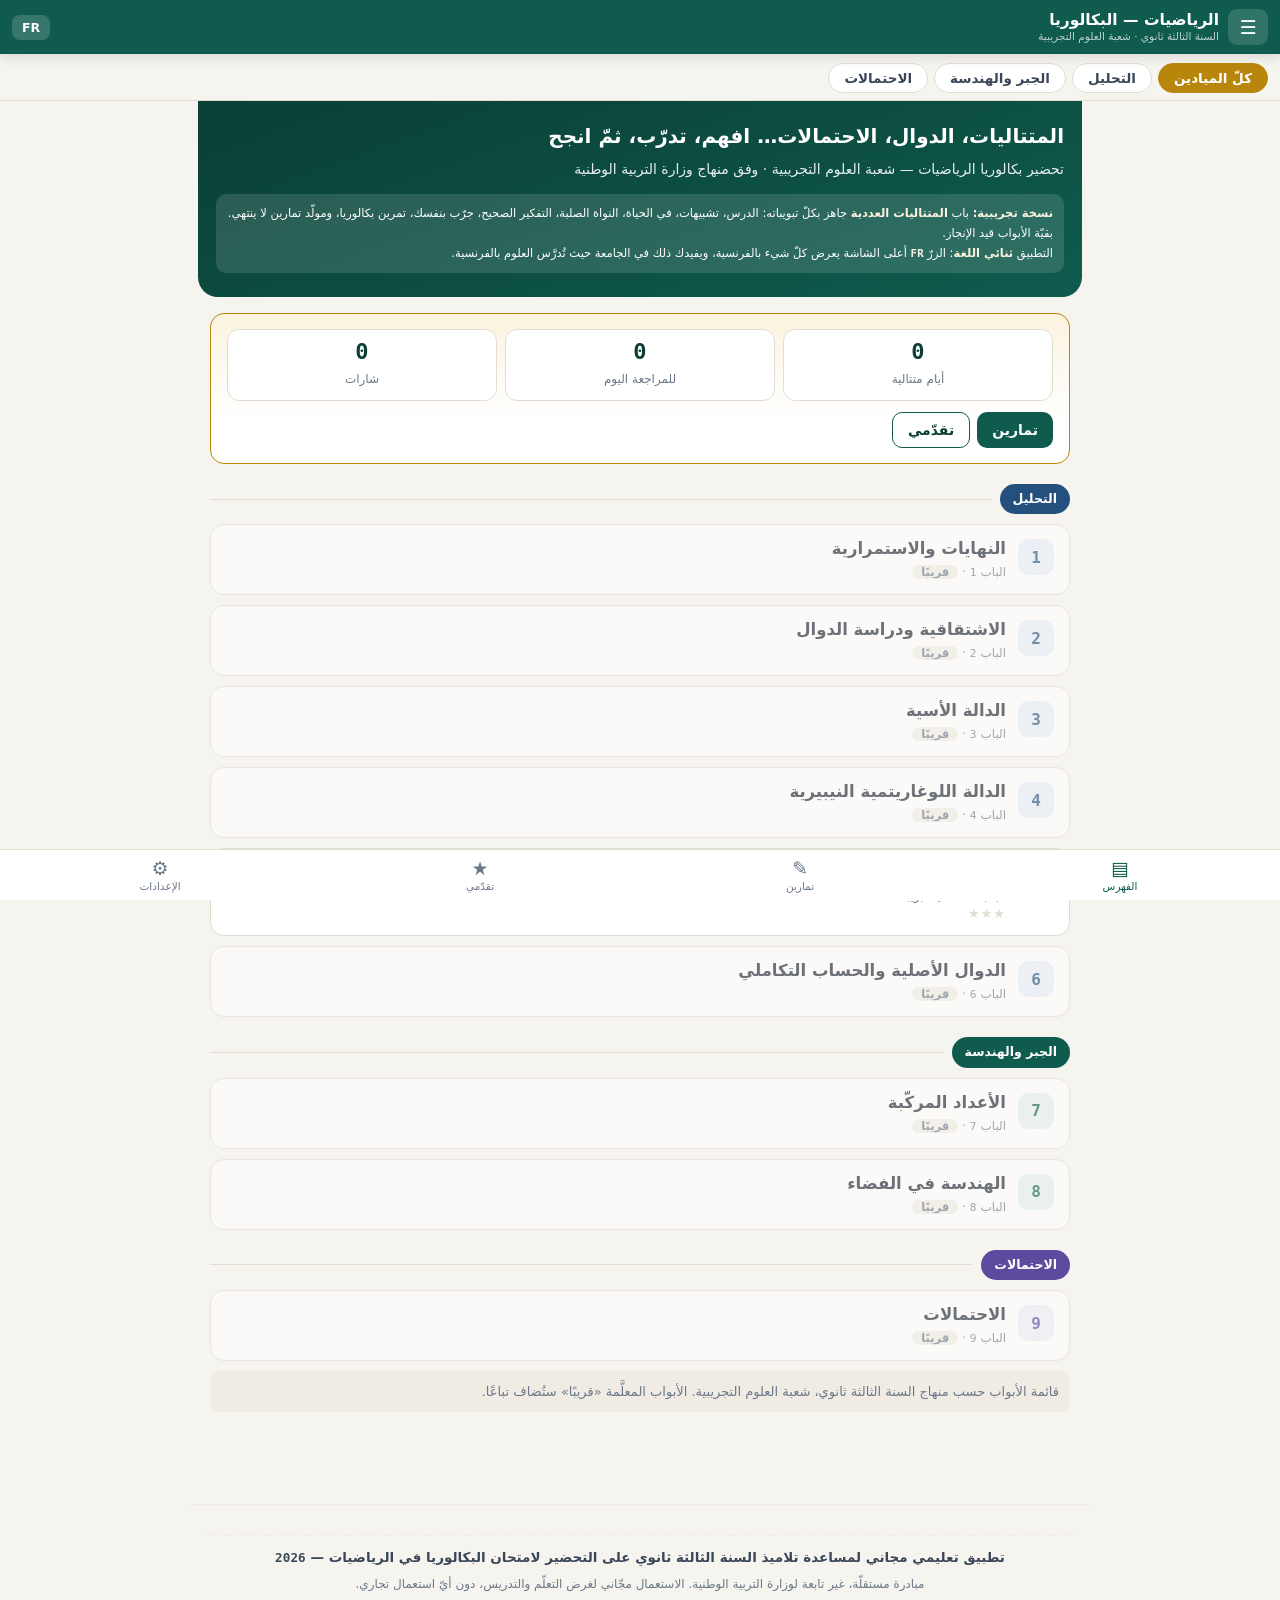
==== commit fd58a405: "Retirer la mention de Math3AM du pied de page La phrase est supprimée en arabe et en français. La ve" ====
--- a/index.html
+++ b/index.html
@@ -707,7 +707,7 @@
   bacMsgLow:'لا بأس: راجع «النواة الصلبة» و«التفكير الصحيح» ثمّ أعد التمرين.', bacMsgNone:'افتح الحلول وصحّح خطواتك لتظهر علامتك.',
   labObs:'لاحظ', credit:'تصميم التطبيق وتطويره: ',
   cpt:'تطبيق تعليمي مجاني لمساعدة تلاميذ السنة الثالثة ثانوي على التحضير لامتحان البكالوريا في الرياضيات',
-  cpy:'مبادرة مستقلّة، غير تابعة لوزارة التربية الوطنية. الاستعمال مجّاني لغرض التعلّم والتدريس، دون أيّ استعمال تجاري. مبنيّ على تطبيق <span class="lat">Math3AM</span> بإذن من مؤلّفه.',
+  cpy:'مبادرة مستقلّة، غير تابعة لوزارة التربية الوطنية. الاستعمال مجّاني لغرض التعلّم والتدريس، دون أيّ استعمال تجاري.',
 },
 fr:{
   appName:'Mathématiques — BAC', appSub:'3e AS · Sciences expérimentales',
@@ -790,7 +790,7 @@
   bacMsgLow:'Pas grave : relis « L\'essentiel » et « Bien raisonner », puis refais l\'exercice.', bacMsgNone:'Ouvre les corrigés et coche tes étapes réussies pour voir ta note.',
   labObs:'Observe', credit:'Conception et développement : ',
   cpt:'Application éducative gratuite pour aider les élèves de 3e année secondaire à préparer le BAC de mathématiques',
-  cpy:'Initiative indépendante, non affiliée au ministère de l\'Éducation nationale. Utilisation gratuite pour apprendre et enseigner, sans usage commercial. Basée sur l\'application <span class="lat">Math3AM</span>, avec l\'accord de son auteur.',
+  cpy:'Initiative indépendante, non affiliée au ministère de l\'Éducation nationale. Utilisation gratuite pour apprendre et enseigner, sans usage commercial.',
 }
 };
 
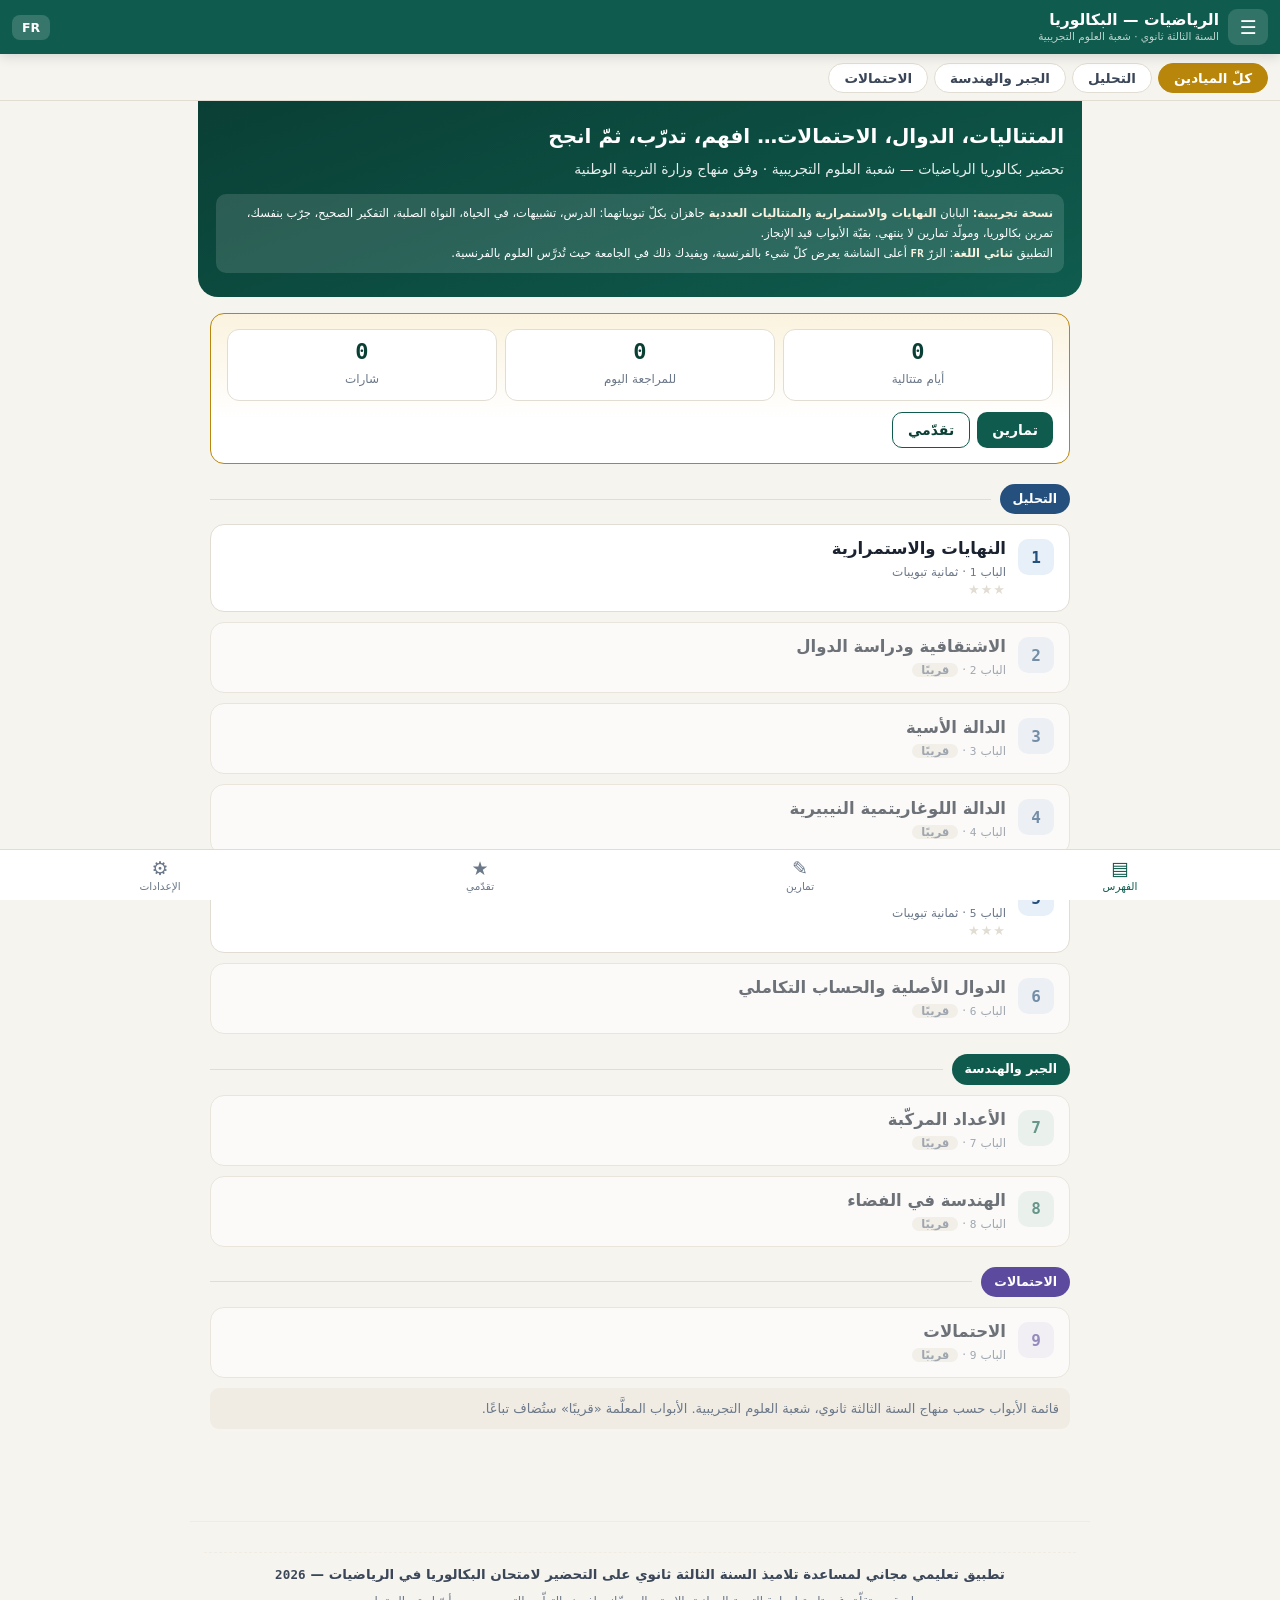
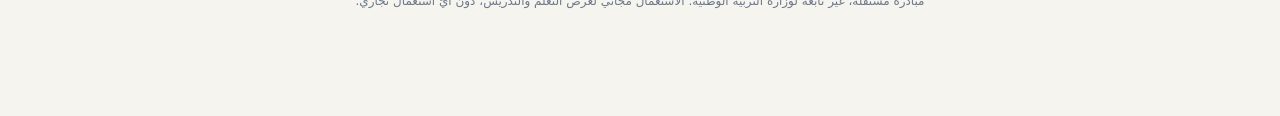
==== commit badacc24: "Ajouter le chapitre « Limites et continuité » Chapitre 1 complet et bilingue, sur le modèle des suit" ====
--- a/index.html
+++ b/index.html
@@ -441,6 +441,7 @@
 html[lang=fr] input[type=text]::placeholder{font-family:var(--fr)}
 .top h1{min-width:0}
 .top h1,.top h1 small{white-space:nowrap;overflow:hidden;text-overflow:ellipsis}
+.nw{white-space:nowrap}
 
 </style>
 </head>
@@ -487,7 +488,7 @@
 const sgn=n=>n<0?'−':'+';
 const lcm=(a,b)=>Math.abs(a*b)/gcd(a,b);
 /* صيغة رياضية؛ الصيغ القصيرة لا تنقسم على سطرين / formule ; les formules courtes ne sont pas coupées en fin de ligne */
-const M=s=>{ s=String(s); if(s.replace(/<[^>]*>/g,'').length<=22) s=s.replace(/(<[^>]*>)| /g,(m,tag)=>tag||'\u00a0'); return `<span class="m">${s}</span>`; };
+const M=s=>{ s=String(s); return s.replace(/<[^>]*>/g,'').replace(/&[a-z]+;/g,'x').length<=28?`<span class="m"><span class="nw">${s}</span></span>`:`<span class="m">${s}</span>`; };
 /* عدد عشري مقرّب للعرض / nombre arrondi pour l'affichage */
 const rnd=(v,d)=>{ const k=Math.pow(10,d==null?2:d); const r=Math.round(v*k)/k; return Object.is(r,-0)?0:r; };
 /* عدد ناطق قريب من v (للعرض بكسر) / fraction proche de v */
@@ -631,7 +632,7 @@
   langBtn:'FR', langAria:'Passer en français', menuAria:'الفهرس',
   heroH:'المتتاليات، الدوال، الاحتمالات… افهم، تدرّب، ثمّ انجح',
   heroP:'تحضير بكالوريا الرياضيات — شعبة العلوم التجريبية · وفق منهاج وزارة التربية الوطنية',
-  heroNote:'<b>نسخة تجريبية:</b> باب <b>المتتاليات العددية</b> جاهز بكلّ تبويباته: الدرس، تشبيهات، في الحياة، النواة الصلبة، التفكير الصحيح، جرّب بنفسك، تمرين بكالوريا، ومولّد تمارين لا ينتهي. بقيّة الأبواب قيد الإنجاز.<br>التطبيق <b>ثنائي اللغة</b>: الزرّ <b>FR</b> أعلى الشاشة يعرض كلّ شيء بالفرنسية، ويفيدك ذلك في الجامعة حيث تُدرَّس العلوم بالفرنسية.',
+  heroNote:'<b>نسخة تجريبية:</b> البابان <b>النهايات والاستمرارية</b> و<b>المتتاليات العددية</b> جاهزان بكلّ تبويباتهما: الدرس، تشبيهات، في الحياة، النواة الصلبة، التفكير الصحيح، جرّب بنفسك، تمرين بكالوريا، ومولّد تمارين لا ينتهي. بقيّة الأبواب قيد الإنجاز.<br>التطبيق <b>ثنائي اللغة</b>: الزرّ <b>FR</b> أعلى الشاشة يعرض كلّ شيء بالفرنسية، ويفيدك ذلك في الجامعة حيث تُدرَّس العلوم بالفرنسية.',
   chap:'الباب', soon:'قريبًا', tabsN:'ثمانية تبويبات', allDom:'كلّ الميادين',
   progNote:'قائمة الأبواب حسب منهاج السنة الثالثة ثانوي، شعبة العلوم التجريبية. الأبواب المعلَّمة «قريبًا» ستُضاف تباعًا.',
   prevChap:'→ الباب', nextChap:'الباب', nextArrow:' ←',
@@ -714,7 +715,7 @@
   langBtn:'ع', langAria:'التبديل إلى العربية', menuAria:'Sommaire',
   heroH:'Suites, fonctions, probabilités… comprendre, s\'entraîner, réussir',
   heroP:'Préparation au BAC de mathématiques — filière Sciences expérimentales · programme du ministère de l\'Éducation nationale',
-  heroNote:'<b>Version prototype :</b> le chapitre <b>Suites numériques</b> est complet : cours, analogies, dans la vie, l\'essentiel, bien raisonner, explorer, exercice type BAC et générateur d\'exercices illimité. Les autres chapitres sont en préparation.<br>L\'application est <b>bilingue</b> : le bouton <b>ع</b> en haut de l\'écran repasse tout en arabe.',
+  heroNote:'<b>Version prototype :</b> les chapitres <b>Limites et continuité</b> et <b>Suites numériques</b> sont complets : cours, analogies, dans la vie, l\'essentiel, bien raisonner, explorer, exercice type BAC et générateur d\'exercices illimité. Les autres chapitres sont en préparation.<br>L\'application est <b>bilingue</b> : le bouton <b>ع</b> en haut de l\'écran repasse tout en arabe.',
   chap:'Chapitre', soon:'Bientôt', tabsN:'huit onglets', allDom:'Tous les domaines',
   progNote:'Chapitres du programme de 3e AS, filière Sciences expérimentales. Les chapitres marqués « Bientôt » seront ajoutés au fur et à mesure.',
   prevChap:'← Chapitre', nextChap:'Chapitre', nextArrow:' →',
@@ -821,6 +822,682 @@
 const BAC={};     /* BAC[id]  : exercice type BAC du chapitre */
 const LABS={};    /* LABS[id] : activité « Explorer » du chapitre */
 
+/* ======== ch-limites.js ======== */
+/* ============================================================================
+   الباب 1 — النهايات والاستمرارية / Chapitre 1 — Limites et continuité
+   Contenu rédigé : cours, analogies, dans la vie, l'essentiel, bien raisonner.
+   Les exercices générés, l'exercice type BAC et le laboratoire sont dans ch-limites-ex.js.
+   ============================================================================ */
+(function(){
+const LX=v=>`lim<sub>x→${v}</sub> `;
+const LS=(a,s)=>`lim<sub>x→${a}, x${s}${a}</sub> `;          /* limite à droite (s='&gt;') ou à gauche (s='&lt;') */
+const P2='<sup>2</sup>', P3='<sup>3</sup>';
+const Cf='(C<sub>f</sub>)';
+
+Object.assign(CH(1),{
+soon:false,
+hook:B(
+`ماذا يحدث للدالة «في أقصى اليمين» أو بالقرب من قيمة ممنوعة؟ النهايات تجيب عن هذا السؤال، فترسم لك الشكل العامّ للمنحنى قبل أن ترسمه. أمّا الاستمرارية فتضمن أنّ المنحنى «لا يقفز»، وهذا ما يسمح بإثبات وجود حلّ لمعادلة لا نعرف حلّها. هذا الباب هو أساس كلّ مسائل الدوال في البكالوريا.`,
+`Que fait une fonction « tout au bout » de l'axe, ou près d'une valeur interdite ? Les limites répondent à cette question et te donnent l'allure de la courbe avant même de la tracer. La continuité garantit que la courbe « ne saute pas », ce qui permet de prouver qu'une équation a une solution sans savoir la calculer. Ce chapitre est la base de tous les problèmes de fonctions au BAC.`),
+
+/* ------------------------------------------------------------------ الدرس / Cours */
+cours:B(`
+<div class="card"><h3>١) النهاية عند ${M('+∞')} أو عند ${M('−∞')}</h3>
+<div class="rule">نكتب ${M(`${LX('+∞')}f(x) = +∞`)} إذا أصبحت ${M('f(x)')} أكبر من أيّ عدد نختاره عندما يكون ${M('x')} كبيرا بالقدر الكافي.<br>
+ونكتب ${M(`${LX('+∞')}f(x) = ℓ`)} (حيث ${M('ℓ')} عدد حقيقي) إذا أصبحت ${M('f(x)')} قريبة من ${M('ℓ')} بالقدر الذي نريد عندما يكون ${M('x')} كبيرا بالقدر الكافي. نقول عندئذ إنّ المستقيم ذا المعادلة ${M('y = ℓ')} <b>مستقيم مقارب أفقي</b> للمنحنى ${M(Cf)} بجوار ${M('+∞')}. والتعاريف مماثلة بجوار ${M('−∞')}.</div>
+<div class="rule"><b>نهايات مرجعية:</b><br>
+• بجوار ${M('+∞')}: الدوال ${M('x')} ، ${M(`x${P2}`)} ، ${M(`x${P3}`)} ، ${M('√x')} تؤول إلى ${M('+∞')}، والدوال ${M(f('1','x'))} ، ${M(f('1',`x${P2}`))} ، ${M(f('1','√x'))} تؤول إلى ${M('0')}.<br>
+• بجوار ${M('−∞')}: ${M(`x<sup>n</sup>`)} يؤول إلى ${M('+∞')} إذا كان ${M('n')} زوجيا، وإلى ${M('−∞')} إذا كان ${M('n')} فرديا، و ${M(f('1',`x<sup>n</sup>`))} يؤول إلى ${M('0')}.</div>
+<div class="ex"><b>مثال:</b> ${M(`f(x) = 2 + ${f('1','x')}`)}. بما أنّ ${M(`${LX('+∞')}${f('1','x')} = 0`)} فإنّ ${M(`${LX('+∞')}f(x) = 2`)}: المستقيم ${M('y = 2')} مقارب أفقي للمنحنى ${M(Cf)} بجوار ${M('+∞')}.</div></div>
+
+<div class="card"><h3>٢) النهاية غير المنتهية عند عدد حقيقي — المستقيم المقارب العمودي</h3>
+<div class="rule">إذا أصبحت ${M('f(x)')} كبيرة (أو صغيرة) بالقدر الذي نريد عندما يقترب ${M('x')} من العدد ${M('a')}، نكتب ${M(`${LX('a')}f(x) = +∞`)} (أو ${M('−∞')})، ونقول إنّ المستقيم ذا المعادلة ${M('x = a')} <b>مستقيم مقارب عمودي</b> للمنحنى ${M(Cf)}. وكثيرا ما نميّز بين النهاية <b>على اليمين</b> (${M('x > a')}) والنهاية <b>على اليسار</b> (${M('x < a')}).</div>
+<div class="rule"><b>مرجع:</b> ${M(`${LS('0','&gt;')}${f('1','x')} = +∞`)} و ${M(`${LS('0','&lt;')}${f('1','x')} = −∞`)} و ${M(`${LX('0')}${f('1',`x${P2}`)} = +∞`)}.</div>
+<div class="rule"><b>قاعدة «${M(f('k','0'))}»:</b> إذا آل البسط إلى عدد ${M('k ≠ 0')} وآل المقام إلى ${M('0')} محافظا على إشارة ثابتة، فإنّ حاصل القسمة يؤول إلى ${M('+∞')} أو ${M('−∞')}، والإشارة تُعطى بقاعدة الإشارات.</div>
+<div class="ex"><b>مثال:</b> ${M(`f(x) = ${f('x + 1','x − 2')}`)}. عندما يؤول ${M('x')} إلى ${M('2')}: البسط يؤول إلى ${M('3 > 0')} والمقام إلى ${M('0')}.<br>
+• إذا كان ${M('x > 2')} فإنّ ${M('x − 2 > 0')}، ومنه ${M(`${LS('2','&gt;')}f(x) = +∞`)}.<br>
+• إذا كان ${M('x < 2')} فإنّ ${M('x − 2 < 0')}، ومنه ${M(`${LS('2','&lt;')}f(x) = −∞`)}.<br>
+إذن المستقيم ${M('x = 2')} مقارب عمودي للمنحنى ${M(Cf)}.</div></div>
+
+<div class="card"><h3>٣) العمليات على النهايات — حالات عدم التعيين</h3>
+<p>أغلب النتائج «بديهية»: ${M('ℓ + ∞ = +∞')} ، ${M('(+∞) + (+∞) = +∞')} ، ${M('ℓ × (+∞) = ±∞')} حسب إشارة ${M('ℓ ≠ 0')} ، ${M(`${f('ℓ','∞')} = 0`)} ، ${M(`${f('k','0')} = ±∞`)} …</p>
+<div class="rule"><b>حالات عدم التعيين الأربع:</b> ${M('+∞ − ∞')} ، ${M('0 × ∞')} ، ${M(f('∞','∞'))} ، ${M(f('0','0'))}.<br>
+في هذه الحالات لا يمكن الاستنتاج مباشرة: يجب <b>تحويل كتابة</b> العبارة.</div>
+<p><b>ثلاث طرق لإزالة عدم التعيين:</b></p>
+<ol class="steps">
+<li><b>كثير حدود أو دالة ناطقة بجوار ${M('±∞')}:</b> نُخرج الحدّ الأعلى درجة عاملا مشتركا. والنتيجة: نهاية كثير حدود هي نهاية حدّه الأعلى درجة، ونهاية دالة ناطقة هي نهاية حاصل قسمة الحدّين الأعلى درجة.<br>
+${M(`${LX('+∞')}(x${P3} − 5x${P2}) = ${LX('+∞')}x${P3} = +∞`)} لأنّ ${M(`x${P3} − 5x${P2} = x${P3}(1 − ${f('5','x')})`)}.<br>
+${M(`${LX('−∞')}${f(`3x${P2} + 1`,`2x${P2} − x`)} = ${LX('−∞')}${f(`3x${P2}`,`2x${P2}`)} = ${f('3','2')}`)}.</li>
+<li><b>الحالة ${M(f('0','0'))} عند عدد ${M('a')}:</b> نحلّل البسط والمقام ونختزل العامل ${M('(x − a)')}.<br>
+${M(`${LX('3')}${f(`x${P2} − 9`,'x − 3')} = ${LX('3')}${f('(x − 3)(x + 3)','x − 3')} = ${LX('3')}(x + 3) = 6`)}.</li>
+<li><b>عبارات فيها جذور:</b> نضرب في <b>المرافق</b> ونستعمل ${M(`(√A − √B)(√A + √B) = A − B`)}.<br>
+${M(`${LX('+∞')}(√(x + 1) − √x) = ${LX('+∞')}${f('1','√(x + 1) + √x')} = 0`)}.</li></ol></div>
+
+<div class="card"><h3>٤) نهاية دالة مركّبة</h3>
+<div class="rule">إذا كان ${M(`${LX('a')}u(x) = b`)} و ${M(`lim<sub>X→b</sub> g(X) = c`)}، فإنّ ${M(`${LX('a')}g(u(x)) = c`)}. (الأعداد ${M('a')} ، ${M('b')} ، ${M('c')} حقيقية أو ${M('±∞')}.)</div>
+<div class="ex"><b>مثال:</b> ${M(`f(x) = √(${f('4x + 1','x + 2')})`)}. لدينا ${M(`${LX('+∞')}${f('4x + 1','x + 2')} = 4`)} و ${M(`lim<sub>X→4</sub> √X = 2`)}، إذن ${M(`${LX('+∞')}f(x) = 2`)}.</div></div>
+
+<div class="card"><h3>٥) النهايات بالمقارنة</h3>
+<div class="rule"><b>المقارنة:</b> إذا كان ${M('f(x) ≥ g(x)')} من أجل ${M('x')} كبير بالقدر الكافي و ${M(`${LX('+∞')}g(x) = +∞`)}، فإنّ ${M(`${LX('+∞')}f(x) = +∞`)}. وإذا كان ${M('f(x) ≤ g(x)')} و ${M(`${LX('+∞')}g(x) = −∞`)} فإنّ ${M(`${LX('+∞')}f(x) = −∞`)}.</div>
+<div class="rule"><b>مبرهنة الحصر:</b> إذا كان ${M('g(x) ≤ f(x) ≤ h(x)')} من أجل ${M('x')} كبير بالقدر الكافي، وكانت ${M('g')} و ${M('h')} تؤولان إلى نفس العدد ${M('ℓ')}، فإنّ ${M(`${LX('+∞')}f(x) = ℓ`)}. (والنتائج مماثلة بجوار ${M('−∞')} أو عند عدد ${M('a')}.)</div>
+<div class="ex"><b>مثال:</b> من أجل ${M('x > 0')}: ${M(`−1 ≤ sin x ≤ 1`)}، إذن ${M(`−${f('1','x')} ≤ ${f('sin x','x')} ≤ ${f('1','x')}`)}، والطرفان يؤولان إلى ${M('0')}: ${M(`${LX('+∞')}${f('sin x','x')} = 0`)}.<br>
+وبما أنّ ${M('x + sin x ≥ x − 1')} و ${M(`${LX('+∞')}(x − 1) = +∞`)} فإنّ ${M(`${LX('+∞')}(x + sin x) = +∞`)}.</div></div>
+
+<div class="card"><h3>٦) المستقيم المقارب المائل — الوضع النسبي</h3>
+<div class="rule">المستقيم ${M('(Δ) : y = ax + b')} (حيث ${M('a ≠ 0')}) <b>مقارب مائل</b> للمنحنى ${M(Cf)} بجوار ${M('+∞')} إذا وفقط إذا كان ${M(`${LX('+∞')}[f(x) − (ax + b)] = 0`)}. (ونفس التعريف بجوار ${M('−∞')}.)</div>
+<div class="ex"><b>مثال:</b> ${M(`f(x) = 2x − 1 + ${f('3','x + 1')}`)}. لدينا ${M(`f(x) − (2x − 1) = ${f('3','x + 1')}`)} وهذا يؤول إلى ${M('0')} بجوار ${M('+∞')} و ${M('−∞')}: المستقيم ${M('y = 2x − 1')} مقارب مائل للمنحنى ${M(Cf)}.</div>
+<div class="rule"><b>الوضع النسبي:</b> ندرس إشارة الفرق ${M('f(x) − (ax + b)')}: إذا كان موجبا فإنّ ${M(Cf)} <b>فوق</b> ${M('(Δ)')}، وإذا كان سالبا فإنّ ${M(Cf)} <b>تحت</b> ${M('(Δ)')}.</div>
+<div class="ex">في المثال: ${M(`${f('3','x + 1')} > 0`)} إذا كان ${M('x > −1')}، فالمنحنى فوق ${M('(Δ)')} على ${M(']−1 ; +∞[')}، وتحته على ${M(']−∞ ; −1[')}.</div>
+<p>وإذا كانت ${M('f')} حاصل قسمة كثير حدود من الدرجة ${M('2')} على كثير حدود من الدرجة ${M('1')}، فإنّ القسمة الإقليدية تعطي كتابة من الشكل ${M(`ax + b + ${f('c','x − d')}`)}.</p></div>
+
+<div class="card"><h3>٧) الاستمرارية</h3>
+<div class="rule"><b>تعريف:</b> ${M('f')} دالة معرّفة على مجال ${M('I')} يشمل العدد ${M('a')}. نقول إنّ ${M('f')} <b>مستمرّة عند</b> ${M('a')} إذا كان ${M(`${LX('a')}f(x) = f(a)`)}، و<b>مستمرّة على</b> ${M('I')} إذا كانت مستمرّة عند كلّ عدد من ${M('I')}. بيانيا: نرسم المنحنى دون رفع القلم.</div>
+<div class="rule"><b>دوال مستمرّة:</b> كثيرات الحدود مستمرّة على ${M('ℝ')}. الدوال الناطقة، ${M('x ↦ √x')} ، ${M('x ↦ |x|')} ، ${M('sin')} و ${M('cos')} مستمرّة على كلّ مجال من مجموعة تعريفها. ومجموع أو جداء أو حاصل قسمة أو مركّب دوال مستمرّة دالة مستمرّة (حيث تكون معرّفة).</div>
+<div class="ex"><b>مثال (دالة معرّفة بقطع):</b> ${M(`f(x) = x${P2}`)} إذا كان ${M('x < 1')} ، و ${M('f(x) = 2x − 1')} إذا كان ${M('x ≥ 1')}.<br>
+${M(`${LS('1','&lt;')}f(x) = 1`)} و ${M('f(1) = 2 × 1 − 1 = 1')}: إذن ${M('f')} مستمرّة عند ${M('1')}.</div>
+<div class="warn"><b>دالة غير مستمرّة:</b> دالة الجزء الصحيح ${M('E')} (${M('E(x)')} هو أكبر عدد صحيح أصغر من أو يساوي ${M('x')}) غير مستمرّة عند كلّ عدد صحيح: ${M(`${LS('1','&lt;')}E(x) = 0`)} بينما ${M('E(1) = 1')}.</div></div>
+
+<div class="card"><h3>٨) مبرهنة القيم المتوسطة</h3>
+<div class="rule"><b>المبرهنة:</b> إذا كانت ${M('f')} مستمرّة على المجال ${M('[a ; b]')}، فمن أجل كلّ عدد حقيقي ${M('k')} محصور بين ${M('f(a)')} و ${M('f(b)')}، المعادلة ${M('f(x) = k')} تقبل <b>حلّا على الأقلّ</b> في ${M('[a ; b]')}.</div>
+<div class="rule"><b>حالة خاصة (الأكثر استعمالا):</b> إذا كانت ${M('f')} مستمرّة و<b>رتيبة تماما</b> على ${M('[a ; b]')} و ${M('f(a) × f(b) < 0')}، فإنّ المعادلة ${M('f(x) = 0')} تقبل <b>حلّا وحيدا</b> ${M('α')} في ${M(']a ; b[')}.</div>
+<p><b>اصطلاح:</b> في جدول التغيّرات، يعني السهم المائل أنّ الدالة مستمرّة ورتيبة تماما على المجال الموافق.</p>
+<div class="ex"><b>مثال:</b> ${M(`f(x) = x${P3} + x − 1`)}. الدالة ${M('f')} مستمرّة ومتزايدة تماما على ${M('ℝ')} (مجموع الدالتين المتزايدتين تماما ${M(`x ↦ x${P3}`)} و ${M('x ↦ x − 1')}).<br>
+${M('f(0) = −1 < 0')} و ${M('f(1) = 1 > 0')}: المعادلة ${M('f(x) = 0')} تقبل حلّا وحيدا ${M('α')} في ${M(']0 ; 1[')}.<br>
+<b>حصر بالسعة ${M('0,1')}:</b> ${M('f(0,6) = −0,184 < 0')} و ${M('f(0,7) = 0,043 > 0')}، إذن ${M('0,6 < α < 0,7')}.</div>
+<p>لحصر ${M('α')} نستعمل طريقة <b>المسح</b> (نحسب الصور بخطوة ${M('0,1')} ثمّ ${M('0,01')}) أو طريقة <b>التنصيف</b> (نقسم المجال إلى نصفين في كلّ مرّة). جرّبها في تبويب «جرّب بنفسك».</p></div>`,
+
+`
+<div class="card"><h3>1) Limite en ${M('+∞')} ou en ${M('−∞')}</h3>
+<div class="rule">On écrit ${M(`${LX('+∞')}f(x) = +∞`)} si ${M('f(x)')} devient plus grand que n'importe quel nombre choisi dès que ${M('x')} est assez grand.<br>
+On écrit ${M(`${LX('+∞')}f(x) = ℓ`)} (${M('ℓ')} réel) si ${M('f(x)')} devient aussi proche de ${M('ℓ')} qu'on le veut dès que ${M('x')} est assez grand. On dit alors que la droite d'équation ${M('y = ℓ')} est <b>asymptote horizontale</b> à ${M(Cf)} en ${M('+∞')}. Les définitions sont analogues en ${M('−∞')}.</div>
+<div class="rule"><b>Limites de référence :</b><br>
+• en ${M('+∞')} : les fonctions ${M('x')}, ${M(`x${P2}`)}, ${M(`x${P3}`)}, ${M('√x')} tendent vers ${M('+∞')} ; les fonctions ${M(f('1','x'))}, ${M(f('1',`x${P2}`))}, ${M(f('1','√x'))} tendent vers ${M('0')}.<br>
+• en ${M('−∞')} : ${M('x<sup>n</sup>')} tend vers ${M('+∞')} si ${M('n')} est pair et vers ${M('−∞')} si ${M('n')} est impair ; ${M(f('1','x<sup>n</sup>'))} tend vers ${M('0')}.</div>
+<div class="ex"><b>Exemple :</b> ${M(`f(x) = 2 + ${f('1','x')}`)}. Comme ${M(`${LX('+∞')}${f('1','x')} = 0`)}, on a ${M(`${LX('+∞')}f(x) = 2`)} : la droite ${M('y = 2')} est asymptote horizontale à ${M(Cf)} en ${M('+∞')}.</div></div>
+
+<div class="card"><h3>2) Limite infinie en un réel — asymptote verticale</h3>
+<div class="rule">Si ${M('f(x)')} devient aussi grand (ou aussi petit) qu'on veut quand ${M('x')} s'approche du réel ${M('a')}, on écrit ${M(`${LX('a')}f(x) = +∞`)} (ou ${M('−∞')}) et on dit que la droite d'équation ${M('x = a')} est <b>asymptote verticale</b> à ${M(Cf)}. On distingue souvent la limite <b>à droite</b> (${M('x > a')}) et la limite <b>à gauche</b> (${M('x < a')}).</div>
+<div class="rule"><b>Référence :</b> ${M(`${LS('0','&gt;')}${f('1','x')} = +∞`)}, ${M(`${LS('0','&lt;')}${f('1','x')} = −∞`)} et ${M(`${LX('0')}${f('1',`x${P2}`)} = +∞`)}.</div>
+<div class="rule"><b>Règle « ${M(f('k','0'))} » :</b> si le numérateur tend vers un réel ${M('k ≠ 0')} et le dénominateur vers ${M('0')} en gardant un signe constant, le quotient tend vers ${M('+∞')} ou ${M('−∞')} ; le signe est donné par la règle des signes.</div>
+<div class="ex"><b>Exemple :</b> ${M(`f(x) = ${f('x + 1','x − 2')}`)}. Quand ${M('x')} tend vers ${M('2')}, le numérateur tend vers ${M('3 > 0')} et le dénominateur vers ${M('0')}.<br>
+• Si ${M('x > 2')}, alors ${M('x − 2 > 0')}, donc ${M(`${LS('2','&gt;')}f(x) = +∞`)}.<br>
+• Si ${M('x < 2')}, alors ${M('x − 2 < 0')}, donc ${M(`${LS('2','&lt;')}f(x) = −∞`)}.<br>
+La droite ${M('x = 2')} est donc asymptote verticale à ${M(Cf)}.</div></div>
+
+<div class="card"><h3>3) Opérations sur les limites — formes indéterminées</h3>
+<p>La plupart des résultats sont « intuitifs » : ${M('ℓ + ∞ = +∞')}, ${M('(+∞) + (+∞) = +∞')}, ${M('ℓ × (+∞) = ±∞')} selon le signe de ${M('ℓ ≠ 0')}, ${M(`${f('ℓ','∞')} = 0`)}, ${M(`${f('k','0')} = ±∞`)}…</p>
+<div class="rule"><b>Les quatre formes indéterminées :</b> ${M('+∞ − ∞')}, ${M('0 × ∞')}, ${M(f('∞','∞'))}, ${M(f('0','0'))}.<br>
+Dans ces cas, on ne peut pas conclure directement : il faut <b>transformer l'écriture</b> de l'expression.</div>
+<p><b>Trois méthodes pour lever l'indétermination :</b></p>
+<ol class="steps">
+<li><b>Polynôme ou fonction rationnelle en ${M('±∞')} :</b> on factorise par le terme de plus haut degré. Résultat : un polynôme a la même limite que son terme de plus haut degré, une fonction rationnelle la même limite que le quotient de ses termes de plus haut degré.<br>
+${M(`${LX('+∞')}(x${P3} − 5x${P2}) = ${LX('+∞')}x${P3} = +∞`)} car ${M(`x${P3} − 5x${P2} = x${P3}(1 − ${f('5','x')})`)}.<br>
+${M(`${LX('−∞')}${f(`3x${P2} + 1`,`2x${P2} − x`)} = ${LX('−∞')}${f(`3x${P2}`,`2x${P2}`)} = ${f('3','2')}`)}.</li>
+<li><b>Forme ${M(f('0','0'))} en un réel ${M('a')} :</b> on factorise numérateur et dénominateur et on simplifie par ${M('(x − a)')}.<br>
+${M(`${LX('3')}${f(`x${P2} − 9`,'x − 3')} = ${LX('3')}${f('(x − 3)(x + 3)','x − 3')} = ${LX('3')}(x + 3) = 6`)}.</li>
+<li><b>Expressions avec des racines :</b> on multiplie par l'<b>expression conjuguée</b> et on utilise ${M('(√A − √B)(√A + √B) = A − B')}.<br>
+${M(`${LX('+∞')}(√(x + 1) − √x) = ${LX('+∞')}${f('1','√(x + 1) + √x')} = 0`)}.</li></ol></div>
+
+<div class="card"><h3>4) Limite d'une fonction composée</h3>
+<div class="rule">Si ${M(`${LX('a')}u(x) = b`)} et ${M('lim<sub>X→b</sub> g(X) = c')}, alors ${M(`${LX('a')}g(u(x)) = c`)}. (${M('a')}, ${M('b')}, ${M('c')} sont des réels ou ${M('±∞')}.)</div>
+<div class="ex"><b>Exemple :</b> ${M(`f(x) = √(${f('4x + 1','x + 2')})`)}. On a ${M(`${LX('+∞')}${f('4x + 1','x + 2')} = 4`)} et ${M('lim<sub>X→4</sub> √X = 2')}, donc ${M(`${LX('+∞')}f(x) = 2`)}.</div></div>
+
+<div class="card"><h3>5) Limites par comparaison</h3>
+<div class="rule"><b>Comparaison :</b> si ${M('f(x) ≥ g(x)')} pour ${M('x')} assez grand et ${M(`${LX('+∞')}g(x) = +∞`)}, alors ${M(`${LX('+∞')}f(x) = +∞`)}. Si ${M('f(x) ≤ g(x)')} et ${M(`${LX('+∞')}g(x) = −∞`)}, alors ${M(`${LX('+∞')}f(x) = −∞`)}.</div>
+<div class="rule"><b>Théorème des gendarmes :</b> si ${M('g(x) ≤ f(x) ≤ h(x)')} pour ${M('x')} assez grand, et si ${M('g')} et ${M('h')} tendent vers le même réel ${M('ℓ')}, alors ${M(`${LX('+∞')}f(x) = ℓ`)}. (Résultats analogues en ${M('−∞')} ou en un réel ${M('a')}.)</div>
+<div class="ex"><b>Exemple :</b> pour ${M('x > 0')}, ${M('−1 ≤ sin x ≤ 1')}, donc ${M(`−${f('1','x')} ≤ ${f('sin x','x')} ≤ ${f('1','x')}`)}, et les deux bornes tendent vers ${M('0')} : ${M(`${LX('+∞')}${f('sin x','x')} = 0`)}.<br>
+Comme ${M('x + sin x ≥ x − 1')} et ${M(`${LX('+∞')}(x − 1) = +∞`)}, on a ${M(`${LX('+∞')}(x + sin x) = +∞`)}.</div></div>
+
+<div class="card"><h3>6) Asymptote oblique — position relative</h3>
+<div class="rule">La droite ${M('(Δ) : y = ax + b')} (${M('a ≠ 0')}) est <b>asymptote oblique</b> à ${M(Cf)} en ${M('+∞')} si et seulement si ${M(`${LX('+∞')}[f(x) − (ax + b)] = 0`)}. (Même définition en ${M('−∞')}.)</div>
+<div class="ex"><b>Exemple :</b> ${M(`f(x) = 2x − 1 + ${f('3','x + 1')}`)}. On a ${M(`f(x) − (2x − 1) = ${f('3','x + 1')}`)}, qui tend vers ${M('0')} en ${M('+∞')} et en ${M('−∞')} : la droite ${M('y = 2x − 1')} est asymptote oblique à ${M(Cf)}.</div>
+<div class="rule"><b>Position relative :</b> on étudie le signe de la différence ${M('f(x) − (ax + b)')} : si elle est positive, ${M(Cf)} est <b>au-dessus</b> de ${M('(Δ)')} ; si elle est négative, ${M(Cf)} est <b>au-dessous</b>.</div>
+<div class="ex">Dans l'exemple : ${M(`${f('3','x + 1')} > 0`)} si ${M('x > −1')}, donc la courbe est au-dessus de ${M('(Δ)')} sur ${M(']−1 ; +∞[')} et au-dessous sur ${M(']−∞ ; −1[')}.</div>
+<p>Si ${M('f')} est le quotient d'un polynôme de degré ${M('2')} par un polynôme de degré ${M('1')}, la division euclidienne donne une écriture de la forme ${M(`ax + b + ${f('c','x − d')}`)}.</p></div>
+
+<div class="card"><h3>7) Continuité</h3>
+<div class="rule"><b>Définition :</b> ${M('f')} est définie sur un intervalle ${M('I')} contenant ${M('a')}. On dit que ${M('f')} est <b>continue en</b> ${M('a')} si ${M(`${LX('a')}f(x) = f(a)`)}, et <b>continue sur</b> ${M('I')} si elle est continue en tout point de ${M('I')}. Graphiquement : on trace la courbe sans lever le crayon.</div>
+<div class="rule"><b>Fonctions continues :</b> les polynômes sont continus sur ${M('ℝ')}. Les fonctions rationnelles, ${M('x ↦ √x')}, ${M('x ↦ |x|')}, ${M('sin')} et ${M('cos')} sont continues sur chaque intervalle de leur ensemble de définition. Somme, produit, quotient et composée de fonctions continues sont continus (là où ils sont définis).</div>
+<div class="ex"><b>Exemple (fonction définie par morceaux) :</b> ${M(`f(x) = x${P2}`)} si ${M('x < 1')}, et ${M('f(x) = 2x − 1')} si ${M('x ≥ 1')}.<br>
+${M(`${LS('1','&lt;')}f(x) = 1`)} et ${M('f(1) = 2 × 1 − 1 = 1')} : ${M('f')} est donc continue en ${M('1')}.</div>
+<div class="warn"><b>Fonction non continue :</b> la fonction partie entière ${M('E')} (${M('E(x)')} est le plus grand entier inférieur ou égal à ${M('x')}) n'est continue en aucun entier : ${M(`${LS('1','&lt;')}E(x) = 0`)} alors que ${M('E(1) = 1')}.</div></div>
+
+<div class="card"><h3>8) Théorème des valeurs intermédiaires</h3>
+<div class="rule"><b>Théorème :</b> si ${M('f')} est continue sur l'intervalle ${M('[a ; b]')}, alors pour tout réel ${M('k')} compris entre ${M('f(a)')} et ${M('f(b)')}, l'équation ${M('f(x) = k')} admet <b>au moins une solution</b> dans ${M('[a ; b]')}.</div>
+<div class="rule"><b>Cas particulier (le plus utilisé) :</b> si ${M('f')} est continue et <b>strictement monotone</b> sur ${M('[a ; b]')} et si ${M('f(a) × f(b) < 0')}, alors l'équation ${M('f(x) = 0')} admet une <b>unique solution</b> ${M('α')} dans ${M(']a ; b[')}.</div>
+<p><b>Convention :</b> dans un tableau de variations, une flèche oblique signifie que la fonction est continue et strictement monotone sur l'intervalle correspondant.</p>
+<div class="ex"><b>Exemple :</b> ${M(`f(x) = x${P3} + x − 1`)}. La fonction ${M('f')} est continue et strictement croissante sur ${M('ℝ')} (somme des fonctions strictement croissantes ${M(`x ↦ x${P3}`)} et ${M('x ↦ x − 1')}).<br>
+${M('f(0) = −1 < 0')} et ${M('f(1) = 1 > 0')} : l'équation ${M('f(x) = 0')} admet une unique solution ${M('α')} dans ${M(']0 ; 1[')}.<br>
+<b>Encadrement d'amplitude ${M('0,1')} :</b> ${M('f(0,6) = −0,184 < 0')} et ${M('f(0,7) = 0,043 > 0')}, donc ${M('0,6 < α < 0,7')}.</div>
+<p>Pour encadrer ${M('α')}, on utilise le <b>balayage</b> (on calcule les images avec un pas de ${M('0,1')}, puis ${M('0,01')}) ou la <b>dichotomie</b> (on coupe l'intervalle en deux à chaque étape). Essaie-la dans l'onglet « Explorer ».</p></div>`),
+
+/* ------------------------------------------------------------- تشبيهات / Analogies */
+analogie:B(`
+<div class="card"><h3>النهاية بجوار ${M('+∞')}: النظر إلى المنحنى من بعيد جدّا</h3>
+<p>تخيّل أنّك تبتعد عن المنحنى بطائرة. التفاصيل الصغيرة (التموّجات، الحدود الصغيرة) تختفي، ولا يبقى إلّا «الشكل العامّ»: هل يصعد بلا حدود؟ هل يستقرّ على ارتفاع معيّن؟ النهاية هي ما تراه من الطائرة.</p></div>
+<div class="card"><h3>الحدّ الأعلى درجة: الفيل والفأر</h3>
+<p>في ${M(`x${P3} − 100x${P2}`)} يبدو الحدّ ${M(`100x${P2}`)} قويّا بسبب المعامل ${M('100')}. لكن من أجل ${M('x = 1000')}: ${M(`x${P3} = 10<sup>9</sup>`)} بينما ${M(`100x${P2} = 10<sup>8</sup>`)}، ومن أجل ${M(`x = 10<sup>6</sup>`)}: ${M(`10<sup>18</sup>`)} مقابل ${M(`10<sup>14</sup>`)}. الفيل (الحدّ الأعلى درجة) يسحق الفأر في النهاية مهما كان الفأر «مدرَّبا».</p></div>
+<div class="card"><h3>حالات عدم التعيين: لعبة شدّ الحبل</h3>
+<p>${M('+∞ − ∞')} فريقان قويّان بلا حدود يشدّان الحبل في اتجاهين متعاكسين: لا يمكنك معرفة الفائز دون أن تنظر عن قرب. ${M(`x${P2} − x`)} يؤول إلى ${M('+∞')}، و ${M(`x − x${P2}`)} إلى ${M('−∞')}، و ${M('(x + 1) − x')} إلى ${M('1')}. ثلاث نتائج مختلفة لنفس «الشكل» ${M('∞ − ∞')}: لهذا نسمّيها «غير معيّنة».</p></div>
+<div class="card"><h3>القسمة على «شبه لا شيء»</h3>
+<p>اقسم ${M('1')} على ${M('0,1')} ثمّ ${M('0,001')} ثمّ ${M('0,000001')}: تحصل على ${M('10')} ، ${M('1000')} ، ${M('1 000 000')}… كلّما صغر المقام كبر الناتج بلا حدود. وإذا كان المقام سالبا (${M('−0,001')}) يصبح الناتج سالبا كبيرا. لهذا ننظر دائما إلى <b>إشارة</b> المقام حين يؤول إلى ${M('0')}.</p></div>
+<div class="card"><h3>المستقيم المقارب: الطريق الترابي بجانب الطريق السيّار</h3>
+<p>طريق ترابي يقترب شيئا فشيئا من الطريق السيّار دون أن يندمج فيه: المسافة بينهما تصغر نحو الصفر. المستقيم المقارب المائل هو الطريق السيّار، والعبارة ${M('f(x) − (ax + b)')} هي المسافة العمودية بينهما: إذا آلت إلى ${M('0')} فالمستقيم مقارب.</p></div>
+<div class="card"><h3>مبرهنة الحصر: الدركيّان</h3>
+<p>دركيّان يرافقان شخصا، واحد عن يمينه وآخر عن يساره. إذا وصل الدركيّان إلى نفس المركز، فالشخص المحصور بينهما يصل حتما إلى المركز نفسه. هذا هو ${M('g(x) ≤ f(x) ≤ h(x)')} مع ${M('g')} و ${M('h')} تؤولان إلى نفس النهاية.</p></div>
+<div class="card"><h3>الاستمرارية: جسر بلا ثقوب</h3>
+<p>الدالة المستمرّة جسر تمشي عليه دون أن تقفز: ترسم المنحنى دون رفع القلم. أمّا دالة الجزء الصحيح فهي درج: عند كلّ عدد صحيح «قفزة» من درجة إلى أخرى.</p></div>
+<div class="card"><h3>مبرهنة القيم المتوسطة: نزهة في الجبل</h3>
+<p>تنطلق من ارتفاع ${M('200')} م وتصل إلى ${M('1500')} م عبر مسلك متّصل: لقد مررت حتما بارتفاع ${M('1000')} م مرّة على الأقلّ. وإذا كنت <b>تصعد دائما</b> (دالة متزايدة تماما) فقد مررت به <b>مرّة واحدة فقط</b>. أمّا من يستعمل «مصعدا سحريا» يقفز من ${M('500')} م إلى ${M('1200')} م (دالة غير مستمرّة) فقد لا يمرّ بالارتفاع ${M('1000')} م أبدا.</p></div>
+<div class="card"><h3>طريقة التنصيف: لعبة العدد السرّي</h3>
+<p>صديقك يفكّر في عدد بين ${M('1')} و ${M('100')} ويجيبك بـ «أكبر» أو «أصغر». إذا سألت دائما عن منتصف المجال الباقي، تجده في ${M('7')} أسئلة على الأكثر (لأنّ ${M('2<sup>7</sup> = 128')}). هذا بالضبط ما نفعله لحصر ${M('α')}: إشارة ${M('f')} في المنتصف تقول لنا في أيّ نصف يوجد الحلّ.</p></div>`,
+`
+<div class="card"><h3>La limite en ${M('+∞')} : regarder la courbe de très loin</h3>
+<p>Imagine que tu t'éloignes de la courbe en avion. Les petits détails (ondulations, petits termes) disparaissent ; il ne reste que l'« allure générale » : monte-t-elle sans fin ? se stabilise-t-elle à une certaine hauteur ? La limite, c'est ce que tu vois depuis l'avion.</p></div>
+<div class="card"><h3>Le terme de plus haut degré : l'éléphant et la souris</h3>
+<p>Dans ${M(`x${P3} − 100x${P2}`)}, le terme ${M(`100x${P2}`)} semble fort à cause du coefficient ${M('100')}. Mais pour ${M('x = 1000')} : ${M(`x${P3} = 10<sup>9</sup>`)} alors que ${M(`100x${P2} = 10<sup>8</sup>`)} ; pour ${M(`x = 10<sup>6</sup>`)} : ${M('10<sup>18</sup>')} contre ${M('10<sup>14</sup>')}. L'éléphant (le terme de plus haut degré) finit toujours par écraser la souris, même très « entraînée ».</p></div>
+<div class="card"><h3>Les formes indéterminées : le tir à la corde</h3>
+<p>${M('+∞ − ∞')}, ce sont deux équipes infiniment fortes qui tirent en sens opposés : impossible de savoir qui gagne sans regarder de près. ${M(`x${P2} − x`)} tend vers ${M('+∞')}, ${M(`x − x${P2}`)} vers ${M('−∞')} et ${M('(x + 1) − x')} vers ${M('1')}. Trois résultats différents pour la même « forme » ${M('∞ − ∞')} : c'est pour cela qu'on la dit « indéterminée ».</p></div>
+<div class="card"><h3>Diviser par « presque rien »</h3>
+<p>Divise ${M('1')} par ${M('0,1')}, puis ${M('0,001')}, puis ${M('0,000001')} : tu obtiens ${M('10')}, ${M('1000')}, ${M('1 000 000')}… Plus le dénominateur est petit, plus le résultat est grand, sans limite. Si le dénominateur est négatif (${M('−0,001')}), le résultat devient un grand nombre négatif. Voilà pourquoi on regarde toujours le <b>signe</b> du dénominateur quand il tend vers ${M('0')}.</p></div>
+<div class="card"><h3>L'asymptote : le chemin de terre le long de l'autoroute</h3>
+<p>Un chemin de terre se rapproche de plus en plus de l'autoroute sans jamais la rejoindre : l'écart entre eux tend vers zéro. L'asymptote oblique, c'est l'autoroute, et ${M('f(x) − (ax + b)')} est l'écart vertical entre les deux : s'il tend vers ${M('0')}, la droite est asymptote.</p></div>
+<div class="card"><h3>Le théorème des gendarmes</h3>
+<p>Deux gendarmes escortent une personne, l'un à sa droite, l'autre à sa gauche. S'ils arrivent tous les deux au même commissariat, la personne coincée entre eux y arrive forcément aussi. C'est exactement ${M('g(x) ≤ f(x) ≤ h(x)')} avec ${M('g')} et ${M('h')} qui ont la même limite.</p></div>
+<div class="card"><h3>La continuité : un pont sans trou</h3>
+<p>Une fonction continue est un pont sur lequel on marche sans sauter : on trace la courbe sans lever le crayon. La fonction partie entière, elle, est un escalier : à chaque entier, on « saute » d'une marche à l'autre.</p></div>
+<div class="card"><h3>Le théorème des valeurs intermédiaires : la randonnée</h3>
+<p>Tu pars d'une altitude de ${M('200')} m et tu arrives à ${M('1500')} m par un sentier continu : tu es forcément passé(e) par ${M('1000')} m au moins une fois. Si tu <b>montes tout le temps</b> (fonction strictement croissante), tu y es passé(e) <b>une seule fois</b>. Mais avec un « téléporteur » qui saute de ${M('500')} m à ${M('1200')} m (fonction non continue), tu peux ne jamais passer par ${M('1000')} m.</p></div>
+<div class="card"><h3>La dichotomie : le jeu du nombre mystère</h3>
+<p>Un ami pense à un nombre entre ${M('1')} et ${M('100')} et répond « plus grand » ou « plus petit ». Si tu proposes toujours le milieu de l'intervalle restant, tu le trouves en ${M('7')} questions au plus (car ${M('2<sup>7</sup> = 128')}). C'est exactement ce qu'on fait pour encadrer ${M('α')} : le signe de ${M('f')} au milieu indique dans quelle moitié se trouve la solution.</p></div>`),
+
+/* --------------------------------------------------------- في الحياة / Dans la vie */
+vie:B(`
+<div class="card"><h3>أين تلتقي بالنهايات والاستمرارية فعلا؟</h3>
+<ul>
+<li><b>الفيزياء — السقوط الشاقولي في الهواء:</b> سرعة جسم يسقط مع احتكاك الهواء لا تزيد بلا حدود، بل تقترب من <b>سرعة حدّية</b>: هذه نهاية عند ${M('+∞')}، والمستقيم ${M('v = v<sub>lim</sub>')} مقارب أفقي للمنحنى ${M('v(t)')}. وكذلك شحن مكثّفة: التوتّر ${M('u<sub>C</sub>(t)')} يقترب من ${M('E')}. ستلتقي بهما في برنامج الفيزياء لهذه السنة.</li>
+<li><b>الاقتصاد — الكلفة المتوسّطة:</b> إذا كانت كلفة إنتاج ${M('x')} قطعة هي ${M('C(x) = 2000 + 5x')} دج، فإنّ الكلفة المتوسّطة للقطعة ${M(`${f('C(x)','x')} = 5 + ${f('2000','x')}`)} تؤول إلى ${M('5')} دج: التكاليف الثابتة «تذوب» عندما يكبر الإنتاج.</li>
+<li><b>البصريات — العدسة المقرّبة:</b> عندما يقترب الجسم من المحرق، تبتعد الصورة بلا حدود: هذا مستقيم مقارب عمودي في علاقة المرافقة.</li>
+<li><b>الحياة اليومية — دالة غير مستمرّة:</b> تسعيرة موقف السيارات «لكلّ ساعة بدأت» دالة درج: عند ${M('1')} سا و ${M('59')} د تدفع ثمن ساعتين، وعند ${M('1')} سا بالضبط ثمن ساعة واحدة. هذا هو الجزء الصحيح.</li>
+<li><b>الطقس — مبرهنة القيم المتوسطة:</b> إذا انتقلت الحرارة من ${M('−3°')} ليلا إلى ${M('8°')} نهارا، فقد مرّت حتما بـ ${M('0°')}: لحظة ذوبان الجليد على الطريق.</li>
+<li><b>الإعلام الآلي:</b> الآلات الحاسبة والبرامج تحلّ المعادلات بطرق مثل التنصيف: هكذا نحسب ${M('√2')} بالبحث عن حلّ المعادلة ${M(`x${P2} − 2 = 0`)} في ${M('[1 ; 2]')}.</li></ul></div>`,
+`
+<div class="card"><h3>Où rencontre-t-on vraiment limites et continuité ?</h3>
+<ul>
+<li><b>Physique — chute verticale dans l'air :</b> la vitesse d'un corps qui tombe avec frottement de l'air n'augmente pas sans fin ; elle s'approche d'une <b>vitesse limite</b>. C'est une limite en ${M('+∞')}, et la droite ${M('v = v<sub>lim</sub>')} est asymptote horizontale à la courbe de ${M('v(t)')}. De même, lors de la charge d'un condensateur, la tension ${M('u<sub>C</sub>(t)')} s'approche de ${M('E')}. Tu les retrouveras en physique cette année.</li>
+<li><b>Économie — le coût moyen :</b> si produire ${M('x')} pièces coûte ${M('C(x) = 2000 + 5x')} DA, le coût moyen par pièce ${M(`${f('C(x)','x')} = 5 + ${f('2000','x')}`)} tend vers ${M('5')} DA : les frais fixes se « diluent » quand la production augmente.</li>
+<li><b>Optique — la lentille convergente :</b> quand l'objet s'approche du foyer, l'image s'éloigne sans limite : c'est une asymptote verticale dans la relation de conjugaison.</li>
+<li><b>Vie quotidienne — une fonction non continue :</b> le tarif d'un parking « par heure commencée » est une fonction en escalier : à ${M('1')} h ${M('59')} tu paies deux heures, à ${M('1')} h pile une seule. C'est la partie entière.</li>
+<li><b>Météo — le théorème des valeurs intermédiaires :</b> si la température passe de ${M('−3°')} la nuit à ${M('8°')} le jour, elle est forcément passée par ${M('0°')} : le moment où le verglas fond.</li>
+<li><b>Informatique :</b> les calculatrices et les logiciels résolvent les équations par des méthodes comme la dichotomie : c'est ainsi qu'on calcule ${M('√2')}, en cherchant la solution de ${M(`x${P2} − 2 = 0`)} dans ${M('[1 ; 2]')}.</li></ul></div>`),
+
+/* -------------------------------------------------------- النواة الصلبة / L'essentiel */
+noyau:B(`
+<div class="card core"><h3>النواة الصلبة — ما يجب أن تحفظه</h3>
+<div class="chip"><div class="lab">نهايات مرجعية</div>${M(`${LX('+∞')}x<sup>n</sup> = +∞`)} · ${M(`${LX('±∞')}${f('1','x<sup>n</sup>')} = 0`)} · ${M(`${LS('0','&gt;')}${f('1','x')} = +∞`)}</div>
+<div class="chip"><div class="lab">حالات عدم التعيين</div>${M('∞ − ∞')} · ${M('0 × ∞')} · ${M(f('∞','∞'))} · ${M(f('0','0'))}</div>
+<div class="chip"><div class="lab">كثير حدود / دالة ناطقة بجوار ${M('±∞')}</div>نهاية الحدّ الأعلى درجة / نهاية حاصل قسمة الحدّين الأعلى درجة</div>
+<div class="chip"><div class="lab">${M(f('k','0'))} مع ${M('k ≠ 0')}</div>${M('±∞')} — الإشارة حسب إشارة ${M('k')} وإشارة المقام</div>
+<div class="chip"><div class="lab">المستقيمات المقاربة</div>${M(`${LX('±∞')}f(x) = ℓ`)} ← أفقي ${M('y = ℓ')} · ${M(`${LX('a')}f(x) = ±∞`)} ← عمودي ${M('x = a')} · ${M(`${LX('±∞')}[f(x) − (ax + b)] = 0`)} ← مائل ${M('y = ax + b')}</div>
+<div class="chip"><div class="lab">الوضع النسبي</div>إشارة ${M('f(x) − (ax + b)')}: موجبة ← ${M(Cf)} فوق ${M('(Δ)')}</div>
+<div class="chip"><div class="lab">دالة مركّبة</div>${M('u(x) → b')} و ${M('g(X) → c')} عندما ${M('X → b')} ← ${M('g(u(x)) → c')}</div>
+<div class="chip"><div class="lab">الحصر</div>${M('g ≤ f ≤ h')} و ${M('g , h → ℓ')} ← ${M('f → ℓ')}</div>
+<div class="chip"><div class="lab">الاستمرارية</div>${M(`${LX('a')}f(x) = f(a)`)}</div>
+<div class="chip"><div class="lab">مبرهنة القيم المتوسطة</div>${M('f')} مستمرّة ورتيبة تماما على ${M('[a ; b]')} و ${M('f(a) × f(b) < 0')} ← حلّ وحيد ${M('α')} في ${M(']a ; b[')}</div></div>`,
+`
+<div class="card core"><h3>L'essentiel — ce qu'il faut retenir</h3>
+<div class="chip"><div class="lab">Limites de référence</div>${M(`${LX('+∞')}x<sup>n</sup> = +∞`)} · ${M(`${LX('±∞')}${f('1','x<sup>n</sup>')} = 0`)} · ${M(`${LS('0','&gt;')}${f('1','x')} = +∞`)}</div>
+<div class="chip"><div class="lab">Formes indéterminées</div>${M('∞ − ∞')} · ${M('0 × ∞')} · ${M(f('∞','∞'))} · ${M(f('0','0'))}</div>
+<div class="chip"><div class="lab">Polynôme / fonction rationnelle en ${M('±∞')}</div>limite du terme de plus haut degré / du quotient des termes de plus haut degré</div>
+<div class="chip"><div class="lab">${M(f('k','0'))} avec ${M('k ≠ 0')}</div>${M('±∞')} — signe selon le signe de ${M('k')} et celui du dénominateur</div>
+<div class="chip"><div class="lab">Asymptotes</div>${M(`${LX('±∞')}f(x) = ℓ`)} → horizontale ${M('y = ℓ')} · ${M(`${LX('a')}f(x) = ±∞`)} → verticale ${M('x = a')} · ${M(`${LX('±∞')}[f(x) − (ax + b)] = 0`)} → oblique ${M('y = ax + b')}</div>
+<div class="chip"><div class="lab">Position relative</div>signe de ${M('f(x) − (ax + b)')} : positif → ${M(Cf)} au-dessus de ${M('(Δ)')}</div>
+<div class="chip"><div class="lab">Composée</div>${M('u(x) → b')} et ${M('g(X) → c')} quand ${M('X → b')} → ${M('g(u(x)) → c')}</div>
+<div class="chip"><div class="lab">Gendarmes</div>${M('g ≤ f ≤ h')} et ${M('g , h → ℓ')} → ${M('f → ℓ')}</div>
+<div class="chip"><div class="lab">Continuité</div>${M(`${LX('a')}f(x) = f(a)`)}</div>
+<div class="chip"><div class="lab">Valeurs intermédiaires</div>${M('f')} continue et strictement monotone sur ${M('[a ; b]')} et ${M('f(a) × f(b) < 0')} → unique ${M('α')} dans ${M(']a ; b[')}</div></div>`),
+
+/* Lexique : affiché tel quel dans les deux langues */
+gloss:[['نهاية','limite'],['نهاية منتهية','limite finie'],['نهاية غير منتهية','limite infinie'],['على اليمين / على اليسار','à droite / à gauche'],
+  ['بجوار','au voisinage de'],['مستقيم مقارب أفقي','asymptote horizontale'],['مستقيم مقارب عمودي','asymptote verticale'],['مستقيم مقارب مائل','asymptote oblique'],
+  ['حالة عدم التعيين','forme indéterminée'],['الحدّ الأعلى درجة','terme de plus haut degré'],['المرافق','expression conjuguée'],['دالة مركّبة','fonction composée'],
+  ['مبرهنة الحصر','théorème des gendarmes'],['الوضع النسبي','position relative'],['منحنى','courbe représentative'],['الاستمرارية','continuité'],
+  ['دالة مستمرّة','fonction continue'],['دالة معرّفة بقطع','fonction définie par morceaux'],['الجزء الصحيح','partie entière'],
+  ['مبرهنة القيم المتوسطة','théorème des valeurs intermédiaires'],['رتيبة تماما','strictement monotone'],['حصر','encadrement'],['طريقة التنصيف','dichotomie'],['طريقة المسح','balayage']],
+
+/* ----------------------------------------------------- التفكير الصحيح / Bien raisonner */
+methode:B(`
+<div class="card"><h3>كيف تحسب نهاية؟</h3>
+<ol class="steps">
+<li><b>عوّض أوّلا</b> (ذهنيا) ${M('x')} بالقيمة التي يؤول إليها. إذا لم تحصل على حالة عدم تعيين، فقد انتهيت: طبّق قواعد العمليات.</li>
+<li><b>إذا حصلت على حالة عدم تعيين، حدّد نوعها</b> واختر الطريقة: ${M(f('∞','∞'))} أو ${M('∞ − ∞')} مع كثيرات حدود ← الحدّ الأعلى درجة؛ ${M(f('0','0'))} عند ${M('a')} ← حلّل واختزل ${M('(x − a)')}؛ جذور ← المرافق؛ ${M('sin')} أو ${M('cos')} بجوار ${M('∞')} ← الحصر.</li>
+<li><b>في الحالة ${M(f('k','0'))}:</b> ادرس إشارة المقام على يسار ويمين القيمة (جدول إشارات)، ثمّ طبّق قاعدة الإشارات.</li>
+<li><b>فسّر النتيجة بيانيا:</b> نهاية منتهية عند ${M('±∞')} ← مستقيم مقارب أفقي؛ نهاية غير منتهية عند ${M('a')} ← مستقيم مقارب عمودي.</li></ol></div>
+<div class="card"><h3>كيف تحرّر سؤال «بيّن أنّ المعادلة ${M('f(x) = 0')} تقبل حلّا وحيدا ${M('α')} حيث ${M('1,1 < α < 1,2')}»؟</h3>
+<div class="rule">«الدالة ${M('f')} <b>مستمرّة</b> و<b>متزايدة تماما</b> على المجال ${M('[1,1 ; 1,2]')}، و ${M('f(1,1) ≈ −0,37 < 0')} و ${M('f(1,2) ≈ 0,33 > 0')}. إذن حسب مبرهنة القيم المتوسطة، المعادلة ${M('f(x) = 0')} تقبل حلّا وحيدا ${M('α')} حيث ${M('1,1 < α < 1,2')}.»</div>
+<p>ثلاثة عناصر لا غنى عنها: <b>الاستمرارية</b>، <b>الرتابة التامّة</b> (من أجل الوحدانية)، و<b>تغيّر الإشارة</b>. وأيّ عنصر ناقص يُفقدك جزءا من العلامة.</p></div>
+<div class="card"><h3>المطبّات</h3>
+<div class="warn"><b>المطبّ 1:</b> كتابة ${M('∞ − ∞ = 0')} أو ${M(`${f('∞','∞')} = 1`)} أو ${M(`${f('0','0')} = 0`)}. هذه حالات عدم تعيين: النتيجة قد تكون أيّ شيء.</div>
+<div class="warn"><b>المطبّ 2:</b> كتابة ${M(`${f('3','0')} = +∞`)} دون دراسة إشارة المقام. يجب التمييز بين ${M('x > a')} و ${M('x < a')}.</div>
+<div class="warn"><b>المطبّ 3:</b> نسيان الإشارة بجوار ${M('−∞')}: ${M(`${LX('−∞')}(−2x${P3}) = +∞`)} لأنّ ${M(`x${P3} → −∞`)} و ${M('−2 < 0')}.</div>
+<div class="warn"><b>المطبّ 4:</b> استعمال قاعدة «الحدّ الأعلى درجة» عند عدد حقيقي ${M('a')}: هذه القاعدة صالحة <b>فقط</b> بجوار ${M('±∞')}.</div>
+<div class="warn"><b>المطبّ 5:</b> استنتاج وحدانية الحلّ دون الرتابة التامّة: مبرهنة القيم المتوسطة وحدها تضمن الوجود فقط.</div>
+<div class="warn"><b>المطبّ 6:</b> نسيان الاستمرارية: ${M(f('1','x'))} على ${M('[−1 ; 1]')} تحقّق ${M('f(−1) < 0 < f(1)')} لكنّها لا تنعدم أبدا، لأنّها غير مستمرّة (غير معرّفة) عند ${M('0')}.</div>
+<div class="warn"><b>المطبّ 7:</b> ${M('sin x')} ليست لها نهاية بجوار ${M('+∞')}، لكنّها <b>محدودة</b>: ${M(f('sin x','x'))} تؤول إلى ${M('0')} بالحصر. لا تكتب «ليست لها نهاية» بسرعة.</div></div>`,
+`
+<div class="card"><h3>Comment calculer une limite ?</h3>
+<ol class="steps">
+<li><b>Remplace d'abord</b> (mentalement) ${M('x')} par la valeur vers laquelle il tend. Si tu n'obtiens pas de forme indéterminée, c'est fini : applique les règles d'opérations.</li>
+<li><b>Si c'est une forme indéterminée, identifie-la</b> et choisis la méthode : ${M(f('∞','∞'))} ou ${M('∞ − ∞')} avec des polynômes → terme de plus haut degré ; ${M(f('0','0'))} en ${M('a')} → factorise et simplifie par ${M('(x − a)')} ; racines → conjugué ; ${M('sin')} ou ${M('cos')} en ${M('∞')} → encadrement.</li>
+<li><b>Dans le cas ${M(f('k','0'))} :</b> étudie le signe du dénominateur à gauche et à droite de la valeur (tableau de signes), puis applique la règle des signes.</li>
+<li><b>Interprète graphiquement :</b> limite finie en ${M('±∞')} → asymptote horizontale ; limite infinie en ${M('a')} → asymptote verticale.</li></ol></div>
+<div class="card"><h3>Comment rédiger « Montrer que l'équation ${M('f(x) = 0')} admet une unique solution ${M('α')} telle que ${M('1,1 < α < 1,2')} » ?</h3>
+<div class="rule">« La fonction ${M('f')} est <b>continue</b> et <b>strictement croissante</b> sur l'intervalle ${M('[1,1 ; 1,2]')}, et ${M('f(1,1) ≈ −0,37 < 0')}, ${M('f(1,2) ≈ 0,33 > 0')}. Donc, d'après le théorème des valeurs intermédiaires, l'équation ${M('f(x) = 0')} admet une unique solution ${M('α')} telle que ${M('1,1 < α < 1,2')}. »</div>
+<p>Trois éléments indispensables : la <b>continuité</b>, la <b>stricte monotonie</b> (pour l'unicité) et le <b>changement de signe</b>. Chaque élément oublié coûte des points.</p></div>
+<div class="card"><h3>Les pièges</h3>
+<div class="warn"><b>Piège 1 :</b> écrire ${M('∞ − ∞ = 0')}, ${M(`${f('∞','∞')} = 1`)} ou ${M(`${f('0','0')} = 0`)}. Ce sont des formes indéterminées : le résultat peut être n'importe quoi.</div>
+<div class="warn"><b>Piège 2 :</b> écrire ${M(`${f('3','0')} = +∞`)} sans étudier le signe du dénominateur. Il faut distinguer ${M('x > a')} et ${M('x < a')}.</div>
+<div class="warn"><b>Piège 3 :</b> oublier le signe en ${M('−∞')} : ${M(`${LX('−∞')}(−2x${P3}) = +∞`)} car ${M(`x${P3} → −∞`)} et ${M('−2 < 0')}.</div>
+<div class="warn"><b>Piège 4 :</b> utiliser la règle du « terme de plus haut degré » en un réel ${M('a')} : elle n'est valable <b>qu'en</b> ${M('±∞')}.</div>
+<div class="warn"><b>Piège 5 :</b> conclure à l'unicité sans la stricte monotonie : le théorème des valeurs intermédiaires seul ne garantit que l'existence.</div>
+<div class="warn"><b>Piège 6 :</b> oublier la continuité : ${M(f('1','x'))} sur ${M('[−1 ; 1]')} vérifie ${M('f(−1) < 0 < f(1)')} mais ne s'annule jamais, car elle n'est pas continue (pas définie) en ${M('0')}.</div>
+<div class="warn"><b>Piège 7 :</b> ${M('sin x')} n'a pas de limite en ${M('+∞')}, mais elle est <b>bornée</b> : ${M(f('sin x','x'))} tend vers ${M('0')} par encadrement. N'écris pas trop vite « pas de limite ».</div></div>`)
+});
+})();
+
+/* ======== ch-limites-ex.js ======== */
+/* ============================================================================
+   الباب 1 — النهايات والاستمرارية: مولّد التمارين، تمرين البكالوريا، المختبر
+   Chapitre 1 — Limites et continuité : générateurs, exercice type BAC, laboratoire
+   Chaque générateur renvoie {type, q, ans, sol, miss|why} ; q et sol sont des objets {ar,fr}.
+   ============================================================================ */
+(function(){
+const LX=v=>`lim<sub>x→${v}</sub> `;
+const LS=(a,s)=>`lim<sub>x→${ar(a)}, x${s>0?'&gt;':'&lt;'}${ar(a)}</sub> `;
+const st=(k,html)=>`<div class="st">${k}) ${html}</div>`;
+const N_=n=>M(ar(n));
+const Cf='(C<sub>f</sub>)';
+const pw=d=>d===1?'x':`x<sup>${d}</sup>`;
+/* polynôme à partir de [[coef,degré],…] rangés par degrés décroissants */
+const poly=ts=>{ let s=''; for(const [c,d] of ts){ if(!c) continue; const a=Math.abs(c), body=d===0?ar(a):(a===1?'':ar(a))+pw(d);
+  s+=s?` ${c<0?'−':'+'} ${body}`:(c<0?'−':'')+body; } return s||'0'; };
+const xm=v=>v===0?'x':v>0?`x − ${ar(v)}`:`x + ${ar(-v)}`;            /* x − v */
+const fac=v=>v===0?'x':`(${xm(v)})`;
+const addC=d=>d?` ${sgn(d)} ${ar(Math.abs(d))}`:'';
+const lineEq=(a,b)=>`y = ${cx(a)}x${addC(b)}`;
+const inf=s=>s>0?'+∞':'−∞';
+const shuffle=a=>{ for(let i=a.length-1;i>0;i--){ const j=Math.floor(Math.random()*(i+1)); [a[i],a[j]]=[a[j],a[i]]; } return a; };
+const O=(k,html)=>({k,ar:html,fr:html});
+const OP_INF=()=>[O('P',M('+∞')),O('M',M('−∞')),O('Z',M('0'))];
+const sideTxt=s=>s>0?B('على اليمين','à droite'):B('على اليسار','à gauche');
+/* racine de x³ + x − k par dichotomie (fonction strictement croissante) */
+function root3(k){ let lo=-5, hi=5; for(let i=0;i<80;i++){ const m=(lo+hi)/2; if(m*m*m+m-k<0) lo=m; else hi=m; } return (lo+hi)/2; }
+
+GEN[1]=[
+/* 0 — limite d'un polynôme en ±∞ */
+()=>{ const deg=pick([2,3,3,4,5]), lead=nz(-4,4), c1=ri(1,9)*(Math.random()<0.6?-Math.sign(lead):Math.sign(lead)), c0=ri(-9,9);
+  const at=pick(['+∞','−∞']), xs=(at==='−∞'&&deg%2)?-1:1, s=Math.sign(lead)*xs, ans=s>0?'P':'M';
+  const P=poly([[lead,deg],[c1,deg-1],[c0,0]]), lt=`${cx(lead)}${pw(deg)}`;
+  const opts=OP_INF().concat([{k:'F',ar:'حالة عدم تعيين: لا يمكن الاستنتاج',fr:'forme indéterminée : on ne peut pas conclure'}]);
+  const par_=B(deg%2?'فردي':'زوجي',deg%2?'impair':'pair');
+  const s1=M(`${LX(at)}f(x) = ${LX(at)}${lt}`), s2=M(`${LX(at)}${pw(deg)} = ${inf(xs)}`), s3=M(`${LX(at)}f(x) = ${inf(s)}`);
+  const why={
+    F:B(`هي حالة عدم تعيين في الظاهر فقط: نُخرج الحدّ الأعلى درجة عاملا مشتركا، فتصبح النهاية نهاية ${M(lt)}.`,`Ce n'est indéterminé qu'en apparence : on factorise par le terme de plus haut degré, et la limite devient celle de ${M(lt)}.`),
+    Z:B(`كثير الحدود غير الثابت لا يؤول أبدا إلى ${M('0')} بجوار ${M('±∞')}: نهايته ${M('+∞')} أو ${M('−∞')}.`,`Un polynôme non constant ne tend jamais vers ${M('0')} en ${M('±∞')} : sa limite est ${M('+∞')} ou ${M('−∞')}.`)};
+  why[s>0?'M':'P']=B(`انتبه إلى الإشارة: ${s2}، ثمّ نضرب في ${M(ar(lead))}.`,`Attention au signe : ${s2}, puis on multiplie par ${M(ar(lead))}.`);
+  return {type:'choice',opts,ans,why,
+   q:B(`ما نهاية الدالة ${M(`f(x) = ${P}`)} عندما يؤول ${M('x')} إلى ${M(at)}؟`,`Quelle est la limite de ${M(`f(x) = ${P}`)} quand ${M('x')} tend vers ${M(at)} ?`),
+   sol:B(st(1,`نهاية كثير حدود بجوار ${M(at)} هي نهاية حدّه الأعلى درجة: ${s1}.`)+st(2,`${s2} (الأسّ ${M(String(deg))} ${par_.ar}).`)+st(3,`المعامل ${M(ar(lead))} ${lead>0?'موجب':'سالب'}، إذن ${s3}.`),
+         st(1,`Un polynôme a, en ${M(at)}, la même limite que son terme de plus haut degré : ${s1}.`)+st(2,`${s2} (exposant ${M(String(deg))} ${par_.fr}).`)+st(3,`Le coefficient ${M(ar(lead))} est ${lead>0?'positif':'négatif'}, donc ${s3}.`))};},
+
+/* 1 — fonction rationnelle en ±∞ */
+()=>{ const at=pick(['+∞','−∞']), q=pick([1,2,3]), same=Math.random()<0.7, p=same?q:ri(0,q-1);
+  const a=nz(-6,6), d=nz(-5,5), c0=nz(-9,9), e0=nz(-9,9);
+  const nT=p===0?[[a,0]]:[[a,p],[p>=2?ri(-5,5):0,p-1],[c0,0]], dT=[[d,q],[q>=2?ri(-5,5):0,q-1],[e0,0]];
+  const ans=same?a/d:0, num=poly(nT), den=poly(dT);
+  const hiN=p===0?ar(a):`${cx(a)}${pw(p)}`, hiD=`${cx(d)}${pw(q)}`;
+  const s1=M(`${LX(at)}f(x) = ${LX(at)}${f(hiN,hiD)}`);
+  const s2=same?M(`${LX(at)}f(x) = ${f(ar(a),ar(d))} = ${frs(a,d)}`):M(`${LX(at)}${f(ar(a),`${cx(d)}${pw(q-p)}`)} = 0`);
+  const miss=same?[[c0/e0,B('أخذت الحدّين الثابتين: بجوار اللانهاية الحدّان الأعلى درجة هما اللذان يحدّدان النهاية.','Tu as pris les termes constants : en l\'infini, ce sont les termes de plus haut degré qui comptent.')],
+                   [0,B('البسط والمقام من نفس الدرجة: النهاية هي حاصل قسمة المعاملين الرئيسيين، وليست 0.','Numérateur et dénominateur ont le même degré : la limite est le quotient des coefficients dominants, pas 0.')],
+                   [d/a,B('قلبت الكسر: النهاية هي معامل البسط على معامل المقام.','Tu as inversé : c\'est le coefficient du numérateur divisé par celui du dénominateur.')]]
+                 :[[a/d,B(`درجة البسط أصغر من درجة المقام: بعد الاختزال يبقى ${M('x')} في المقام، فالنهاية ${M('0')}.`,`Le degré du numérateur est plus petit que celui du dénominateur : après simplification il reste du ${M('x')} au dénominateur, donc la limite est ${M('0')}.`)]];
+  return {type:'num',ans,miss,
+   q:B(`احسب ${M(`${LX(at)}f(x)`)} حيث ${M(`f(x) = ${f(num,den)}`)}.`,`Calcule ${M(`${LX(at)}f(x)`)} où ${M(`f(x) = ${f(num,den)}`)}.`),
+   sol:p===0
+    ?B(st(1,`البسط ثابت يساوي ${M(ar(a))} والمقام يؤول إلى ${M('±∞')}: ليست حالة عدم تعيين. ${s1}.`)+st(2,s2),
+       st(1,`Le numérateur est constant, égal à ${M(ar(a))}, et le dénominateur tend vers ${M('±∞')} : ce n'est pas une forme indéterminée. ${s1}.`)+st(2,s2))
+    :B(st(1,`حالة عدم تعيين ${M(f('∞','∞'))}. نهاية دالة ناطقة بجوار ${M(at)} هي نهاية حاصل قسمة الحدّين الأعلى درجة: ${s1}.`)+st(2,s2),
+       st(1,`Forme indéterminée ${M(f('∞','∞'))}. En ${M(at)}, une fonction rationnelle a la même limite que le quotient de ses termes de plus haut degré : ${s1}.`)+st(2,s2))};},
+
+/* 2 — limite « k/0 » à droite ou à gauche (asymptote verticale) */
+()=>{ const c=nz(-4,4); let a=nz(-3,3), b=ri(-6,6); while(a*c+b===0) b=ri(-6,6);
+  const N=a*c+b, side=pick([1,-1]), s=Math.sign(N)*side, ans=s>0?'P':'M';
+  const opts=OP_INF().concat([{k:'N',ar:'ليست لها نهاية (قسمة على 0)',fr:'pas de limite (division par 0)'}]);
+  const fx=`f(x) = ${f(poly([[a,1],[b,0]]),xm(c))}`, L_=M(`${LS(c,side)}f(x)`);
+  const dsgn=B(side>0?'موجب':'سالب',side>0?'positif':'négatif');
+  const why={Z:B(`البسط لا يؤول إلى ${M('0')} بل إلى ${M(ar(N))}: الحالة ${M(f('k','0'))} تعطي ${M('±∞')} وليس ${M('0')}.`,`Le numérateur ne tend pas vers ${M('0')} mais vers ${M(ar(N))} : le cas ${M(f('k','0'))} donne ${M('±∞')}, pas ${M('0')}.`),
+             N:B(`لا نقسم على ${M('0')}، بل ندرس ما يحدث بالقرب من ${M(ar(c))}: النهاية ${sideTxt(side).ar} موجودة وهي ${M('±∞')} (مستقيم مقارب عمودي).`,`On ne divise pas par ${M('0')} : on regarde ce qui se passe près de ${M(ar(c))}. La limite ${sideTxt(side).fr} existe et vaut ${M('±∞')} (asymptote verticale).`)};
+  why[s>0?'M':'P']=B(`ادرس الإشارة: البسط يؤول إلى ${M(ar(N))} و ${M(xm(c))} ${dsgn.ar} عندما ${M(`x ${side>0?'&gt;':'&lt;'} ${ar(c)}`)}.`,`Étudie le signe : le numérateur tend vers ${M(ar(N))} et ${M(xm(c))} est ${dsgn.fr} quand ${M(`x ${side>0?'&gt;':'&lt;'} ${ar(c)}`)}.`);
+  return {type:'choice',opts,ans,why,
+   q:B(`${M(fx)}. ما قيمة ${L_}؟`,`${M(fx)}. Que vaut ${L_} ?`),
+   sol:B(st(1,`البسط يؤول إلى ${M(`${ar(a)} × ${par(c)}${addC(b)} = ${ar(N)}`)}.`)+st(2,`المقام ${M(xm(c))} يؤول إلى ${M('0')} وهو ${dsgn.ar} لأنّ ${M(`x ${side>0?'&gt;':'&lt;'} ${ar(c)}`)}.`)+st(3,`حسب قاعدة الإشارات: ${M(`${LS(c,side)}f(x) = ${inf(s)}`)}، والمستقيم ${M(`x = ${ar(c)}`)} مقارب عمودي.`),
+         st(1,`Le numérateur tend vers ${M(`${ar(a)} × ${par(c)}${addC(b)} = ${ar(N)}`)}.`)+st(2,`Le dénominateur ${M(xm(c))} tend vers ${M('0')} et il est ${dsgn.fr} car ${M(`x ${side>0?'&gt;':'&lt;'} ${ar(c)}`)}.`)+st(3,`Règle des signes : ${M(`${LS(c,side)}f(x) = ${inf(s)}`)}, et la droite ${M(`x = ${ar(c)}`)} est asymptote verticale.`))};},
+
+/* 3 — forme 0/0 levée par factorisation */
+()=>{ const r=nz(-5,5); let s=ri(-6,6); while(s===r) s=ri(-6,6);
+  const inv=Math.random()<0.35, P=poly([[1,2],[-(r+s),1],[r*s,0]]), ans=inv?1/(r-s):r-s;
+  const fx=inv?f(xm(r),P):f(P,xm(r)), red_=inv?f('1',xm(s)):xm(s);
+  const miss=[[0,B(`${M(f('0','0'))} ليست ${M('0')}: هي حالة عدم تعيين، يجب تحليل البسط والمقام ثمّ الاختزال.`,`${M(f('0','0'))} ne vaut pas ${M('0')} : c'est une forme indéterminée ; il faut factoriser puis simplifier.`)],
+              [inv?r-s:1/(r-s),B(`قلبت الكسر: بعد الاختزال ${M(`f(x) = ${red_}`)}.`,`Tu as inversé : après simplification, ${M(`f(x) = ${red_}`)}.`)],
+              [inv?1/(r+s):r+s,B(`تحقّق من التحليل بالنشر: ${M(`${fac(r)}${fac(s)} = ${P}`)}.`,`Vérifie la factorisation en développant : ${M(`${fac(r)}${fac(s)} = ${P}`)}.`)]];
+  const s1a=`بتعويض ${M('x')} بـ ${M(ar(r))} نجد ${M(f('0','0'))}: حالة عدم تعيين. ${M(ar(r))} جذر لـ ${M(P)}، إذن ${M(`${P} = ${fac(r)}${fac(s)}`)}.`;
+  const s1f=`En remplaçant ${M('x')} par ${M(ar(r))}, on obtient ${M(f('0','0'))} : forme indéterminée. ${M(ar(r))} est racine de ${M(P)}, donc ${M(`${P} = ${fac(r)}${fac(s)}`)}.`;
+  const s2=M(`f(x) = ${red_}`), s3=M(`${LX(ar(r))}f(x) = ${inv?f('1',`${ar(r)}${addC(-s)}`):`${ar(r)}${addC(-s)}`} = ${frs(inv?1:r-s,inv?r-s:1)}`);
+  return {type:'num',ans,miss,
+   q:B(`احسب ${M(`${LX(ar(r))}${fx}`)}.`,`Calcule ${M(`${LX(ar(r))}${fx}`)}.`),
+   sol:B(st(1,s1a)+st(2,`من أجل ${M(`x ≠ ${ar(r)}`)}: ${s2}.`)+st(3,s3),st(1,s1f)+st(2,`Pour ${M(`x ≠ ${ar(r)}`)} : ${s2}.`)+st(3,s3))};},
+
+/* 4 — asymptotes d'une fonction homographique */
+()=>{ let a,b,c,d; do{ a=nz(-6,6); b=ri(-9,9); c=nz(-4,4); d=nz(-8,8); } while(a*d-b*c===0);
+  const kind=pick(['H','V']), fx=`f(x) = ${f(poly([[a,1],[b,0]]),poly([[c,1],[d,0]]))}`;
+  if(kind==='H'){
+    const miss=[[c/a,B('قلبت: المعادلة هي معامل البسط على معامل المقام.','Tu as inversé : c\'est le coefficient du numérateur sur celui du dénominateur.')],
+                [0,B(`البسط والمقام من نفس الدرجة: النهاية بجوار ${M('±∞')} ليست ${M('0')}.`,`Numérateur et dénominateur ont le même degré : la limite en ${M('±∞')} n'est pas ${M('0')}.`)]];
+    if(b) miss.push([b/d,B('أخذت الحدّين الثابتين: بجوار اللانهاية نأخذ الحدّين الأعلى درجة.','Tu as pris les termes constants : en l\'infini, on garde les termes de plus haut degré.')]);
+    const s1=M(`${LX('±∞')}f(x) = ${LX('±∞')}${f(`${cx(a)}x`,`${cx(c)}x`)} = ${frs(a,c)}`);
+    return {type:'num',ans:a/c,miss,
+     q:B(`${M(fx)}. المنحنى ${M(Cf)} يقبل مستقيما مقاربا أفقيا معادلته ${M('y = k')}. ما قيمة ${M('k')}؟`,`${M(fx)}. La courbe ${M(Cf)} admet une asymptote horizontale d'équation ${M('y = k')}. Que vaut ${M('k')} ?`),
+     sol:B(st(1,`نهاية دالة ناطقة بجوار ${M('±∞')}: ${s1}.`)+st(2,`إذن المستقيم ${M(`y = ${frs(a,c)}`)} مقارب أفقي للمنحنى ${M(Cf)} بجوار ${M('+∞')} و ${M('−∞')}.`),
+           st(1,`Limite d'une fonction rationnelle en ${M('±∞')} : ${s1}.`)+st(2,`Donc la droite ${M(`y = ${frs(a,c)}`)} est asymptote horizontale à ${M(Cf)} en ${M('+∞')} et en ${M('−∞')}.`))};
+  }
+  const x0=-d/c, n0=(b*c-a*d)/c;
+  const miss=[[d/c,B(`المقام ينعدم من أجل ${M(`${poly([[c,1],[d,0]])} = 0`)}، أي ${M(`x = ${frs(-d,c)}`)}: انتبه إلى الإشارة.`,`Le dénominateur s'annule pour ${M(`${poly([[c,1],[d,0]])} = 0`)}, soit ${M(`x = ${frs(-d,c)}`)} : attention au signe.`)]];
+  if(b) miss.push([-b/a,B('هذا جذر البسط: المستقيم المقارب العمودي يوافق القيمة التي ينعدم عندها المقام.','C\'est la racine du numérateur : l\'asymptote verticale correspond à la valeur qui annule le dénominateur.')]);
+  return {type:'num',ans:x0,miss,
+   q:B(`${M(fx)}. المنحنى ${M(Cf)} يقبل مستقيما مقاربا عموديا معادلته ${M('x = k')}. ما قيمة ${M('k')}؟`,`${M(fx)}. La courbe ${M(Cf)} admet une asymptote verticale d'équation ${M('x = k')}. Que vaut ${M('k')} ?`),
+   sol:B(st(1,`المقام ينعدم من أجل ${M(`${poly([[c,1],[d,0]])} = 0`)}، أي ${M(`x = ${frs(-d,c)}`)}.`)+st(2,`عند هذه القيمة البسط يساوي ${M(nice(n0))} وهو غير معدوم: الحالة ${M(f('k','0'))}، فالنهاية غير منتهية.`)+st(3,`إذن المستقيم ${M(`x = ${frs(-d,c)}`)} مقارب عمودي للمنحنى ${M(Cf)}.`),
+         st(1,`Le dénominateur s'annule pour ${M(`${poly([[c,1],[d,0]])} = 0`)}, soit ${M(`x = ${frs(-d,c)}`)}.`)+st(2,`En cette valeur, le numérateur vaut ${M(nice(n0))}, qui n'est pas nul : cas ${M(f('k','0'))}, la limite est infinie.`)+st(3,`Donc la droite ${M(`x = ${frs(-d,c)}`)} est asymptote verticale à ${M(Cf)}.`))};},
+
+/* 5 — asymptote oblique (QCM) */
+()=>{ let a,d,Bc,R,b,c; do{ a=nz(-3,3); d=nz(-3,3); Bc=nz(-5,5); R=nz(-6,6); b=Bc-a*d; c=R-Bc*d; } while(b===0||b===Bc||Math.abs(c)>40);
+  const num=poly([[a,2],[b,1],[c,0]]), fx=`f(x) = ${f(num,xm(d))}`;
+  const opts=shuffle([O('A',M(lineEq(a,Bc))),O('B',M(lineEq(a,b))),O('C',M(lineEq(a,0))),O('D',M(`x = ${ar(d)}`))]);
+  const dec=`${cx(a)}x${addC(Bc)} ${R<0?'−':'+'} ${f(ar(Math.abs(R)),xm(d))}`;
+  const why={B:B(`أخذت معاملات البسط دون إجراء القسمة. اكتب ${M(`f(x) = ${dec}`)} (تحقّق بالنشر).`,`Tu as repris les coefficients du numérateur sans faire la division. Écris ${M(`f(x) = ${dec}`)} (vérifie en développant).`),
+             C:B(`ينقص الحدّ الثابت: ${M(`f(x) − ${cx(a)}x`)} لا يؤول إلى ${M('0')} بل إلى ${M(ar(Bc))}.`,`Il manque l'ordonnée à l'origine : ${M(`f(x) − ${cx(a)}x`)} ne tend pas vers ${M('0')} mais vers ${M(ar(Bc))}.`),
+             D:B(`${M(`x = ${ar(d)}`)} مستقيم مقارب <b>عمودي</b> (المقام ينعدم)، وليس المستقيم المقارب المائل.`,`${M(`x = ${ar(d)}`)} est l'asymptote <b>verticale</b> (le dénominateur s'annule), pas l'asymptote oblique.`)};
+  const s1=M(`(${cx(a)}x${addC(Bc)})(${xm(d)}) ${R<0?'−':'+'} ${ar(Math.abs(R))} = ${num}`);
+  const s2=M(`${LX('±∞')}[f(x) − (${cx(a)}x${addC(Bc)})] = ${LX('±∞')}${f(ar(R),xm(d))} = 0`);
+  return {type:'choice',opts,ans:'A',why,
+   q:B(`${M(fx)}. ما معادلة المستقيم المقارب المائل للمنحنى ${M(Cf)}؟`,`${M(fx)}. Quelle est l'équation de l'asymptote oblique à ${M(Cf)} ?`),
+   sol:B(st(1,`${s1}، إذن ${M(`f(x) = ${dec}`)}.`)+st(2,s2)+st(3,`المستقيم ${M(lineEq(a,Bc))} مقارب مائل للمنحنى ${M(Cf)} بجوار ${M('+∞')} و ${M('−∞')}.`),
+         st(1,`${s1}, donc ${M(`f(x) = ${dec}`)}.`)+st(2,s2)+st(3,`La droite ${M(lineEq(a,Bc))} est asymptote oblique à ${M(Cf)} en ${M('+∞')} et en ${M('−∞')}.`))};},
+
+/* 6 — ∞ − ∞ avec une racine : expression conjuguée */
+()=>{ const p=nz(-8,8), q=ri(-5,9), R=poly([[1,2],[p,1],[q,0]]), ans=p/2;
+  const s1=M(`f(x) = ${f(`(${R}) − x<sup>2</sup>`,`√(${R}) + x`)} = ${f(poly([[p,1],[q,0]]),`√(${R}) + x`)}`);
+  const s2=M(`f(x) = ${f(`${ar(p)}${q?` ${sgn(q)} ${f(ar(Math.abs(q)),'x')}`:''}`,`√(1 ${sgn(p)} ${f(ar(Math.abs(p)),'x')}${q?` ${sgn(q)} ${f(ar(Math.abs(q)),'x<sup>2</sup>')}`:''}) + 1`)}`);
+  const s3=M(`${LX('+∞')}f(x) = ${f(ar(p),'1 + 1')} = ${frs(p,2)}`);
+  return {type:'num',ans,
+   q:B(`احسب ${M(`${LX('+∞')}(√(${R}) − x)`)}.`,`Calcule ${M(`${LX('+∞')}(√(${R}) − x)`)}.`),
+   miss:[[0,B(`${M('+∞ − ∞')} حالة عدم تعيين وليست ${M('0')}: اضرب في المرافق.`,`${M('+∞ − ∞')} est une forme indéterminée, pas ${M('0')} : multiplie par l'expression conjuguée.`)],
+         [p,B(`المقام ${M(`√(${R}) + x`)} يتصرّف مثل ${M('2x')}: لا تنس القسمة على ${M('2')}.`,`Le dénominateur ${M(`√(${R}) + x`)} se comporte comme ${M('2x')} : n'oublie pas de diviser par ${M('2')}.`)]],
+   sol:B(st(1,`حالة عدم تعيين ${M('∞ − ∞')}. نضرب في المرافق: ${s1}.`)+st(2,`من أجل ${M('x > 0')} نُخرج ${M('x')} عاملا مشتركا: ${s2}.`)+st(3,s3),
+         st(1,`Forme indéterminée ${M('∞ − ∞')}. On multiplie par l'expression conjuguée : ${s1}.`)+st(2,`Pour ${M('x > 0')}, on factorise par ${M('x')} : ${s2}.`)+st(3,s3))};},
+
+/* 7 — continuité d'une fonction définie par morceaux */
+()=>{ const c=nz(-3,3), a=nz(-4,4), b=ri(-6,6), V=a*c+b, ans=V-c*c;
+  const lin=poly([[a,1],[b,0]]);
+  const def=B(`${M('f(x) = x<sup>2</sup> + m')} إذا كان ${M(`x &lt; ${ar(c)}`)} ، و ${M(`f(x) = ${lin}`)} إذا كان ${M(`x ≥ ${ar(c)}`)}.`,
+              `${M('f(x) = x<sup>2</sup> + m')} si ${M(`x &lt; ${ar(c)}`)}, et ${M(`f(x) = ${lin}`)} si ${M(`x ≥ ${ar(c)}`)}.`);
+  const s1=M(`f(${ar(c)}) = ${ar(a)} × ${par(c)}${addC(b)} = ${ar(V)}`), s2=M(`${LS(c,-1)}f(x) = ${par(c)}<sup>2</sup> + m = ${c*c} + m`), s3=M(`${c*c} + m = ${ar(V)} ⟺ m = ${ar(ans)}`);
+  return {type:'num',ans,
+   q:B(`${M('f')} دالة معرّفة على ${M('ℝ')} بـ: ${def.ar}<br>عيّن العدد الحقيقي ${M('m')} حتى تكون ${M('f')} مستمرّة عند ${M(ar(c))}.`,
+       `${M('f')} est définie sur ${M('ℝ')} par : ${def.fr}<br>Détermine le réel ${M('m')} pour que ${M('f')} soit continue en ${M(ar(c))}.`),
+   miss:[[V,B(`نسيت ${M(`${par(c)}<sup>2</sup>`)}: النهاية على اليسار هي ${M(`${c*c} + m`)}.`,`Tu as oublié ${M(`${par(c)}<sup>2</sup>`)} : la limite à gauche vaut ${M(`${c*c} + m`)}.`)],
+         [-ans,B('انتبه إلى الإشارة عند نقل الحدود.','Attention au signe en passant les termes de l\'autre côté.')]],
+   sol:B(st(1,`${s1}، وهي أيضا النهاية على اليمين.`)+st(2,`النهاية على اليسار: ${s2}.`)+st(3,`${M('f')} مستمرّة عند ${M(ar(c))} إذا وفقط إذا تساوت النهايتان مع ${M(`f(${ar(c)})`)}: ${s3}.`),
+         st(1,`${s1}, c'est aussi la limite à droite.`)+st(2,`Limite à gauche : ${s2}.`)+st(3,`${M('f')} est continue en ${M(ar(c))} si et seulement si les deux limites sont égales à ${M(`f(${ar(c)})`)} : ${s3}.`))};},
+
+/* 8 — théorème des valeurs intermédiaires : encadrer α */
+()=>{ let k; do{ k=nz(-12,12); } while([2,-2,10,-10].includes(k));
+  const al=root3(k), P=poly([[1,3],[1,1],[-k,0]]), fn=x=>x*x*x+x-k, dec=Math.random()<0.5;
+  const lo=dec?Math.floor(al*10)/10:Math.floor(al), hi=dec?Math.round((lo+0.1)*10)/10:lo+1, ans=lo;
+  const fv=v=>ar(rnd(fn(v),3));
+  const s1=B(`${M('f')} مستمرّة ومتزايدة تماما على ${M('ℝ')} (مجموع الدالتين المتزايدتين تماما ${M('x ↦ x<sup>3</sup>')} و ${M(`x ↦ ${poly([[1,1],[-k,0]])}`)}).`,
+             `${M('f')} est continue et strictement croissante sur ${M('ℝ')} (somme des fonctions strictement croissantes ${M('x ↦ x<sup>3</sup>')} et ${M(`x ↦ ${poly([[1,1],[-k,0]])}`)}).`);
+  const s2b=M(`f(${ar(hi)}) = ${fv(hi)} &gt; 0`);
+  const qq=dec?B(`عيّن العدد العشري ${M('a')} (برقم واحد بعد الفاصلة) بحيث ${M('a &lt; α &lt; a + 0,1')}.`,`Détermine le décimal ${M('a')} (un chiffre après la virgule) tel que ${M('a &lt; α &lt; a + 0,1')}.`)
+              :B(`عيّن العدد الصحيح ${M('n')} بحيث ${M('n &lt; α &lt; n + 1')}.`,`Détermine l'entier ${M('n')} tel que ${M('n &lt; α &lt; n + 1')}.`);
+  const miss=[[Math.round((lo+(dec?0.1:1))*10)/10,B(`${M(`f(${ar(hi)}) &gt; 0`)}: الحلّ أصغر من ${M(ar(hi))}. المطلوب هو الحدّ الأدنى للحصر.`,`${M(`f(${ar(hi)}) &gt; 0`)} : la solution est plus petite que ${M(ar(hi))}. On demande la borne inférieure de l'encadrement.`)],
+              [Math.round((lo-(dec?0.1:1))*10)/10,B(`${M(`f(${ar(lo)}) &lt; 0`)}: الحلّ أكبر من ${M(ar(lo))}.`,`${M(`f(${ar(lo)}) &lt; 0`)} : la solution est plus grande que ${M(ar(lo))}.`)]];
+  if(dec&&Math.floor(al)!==lo) miss.push([Math.floor(al),B(`المطلوب حصر بالسعة ${M('0,1')}، وليس بالسعة ${M('1')}.`,`On demande un encadrement d'amplitude ${M('0,1')}, pas d'amplitude ${M('1')}.`)]);
+  return {type:'num',ans,miss,
+   q:B(`${M(`f(x) = ${P}`)}. نقبل أنّ المعادلة ${M('f(x) = 0')} تقبل حلّا وحيدا ${M('α')}. ${qq.ar}`,`${M(`f(x) = ${P}`)}. On admet que l'équation ${M('f(x) = 0')} admet une unique solution ${M('α')}. ${qq.fr}`),
+   sol:B(st(1,s1.ar)+st(2,`${M(`f(${ar(lo)}) = ${fv(lo)} &lt; 0`)} و ${s2b}.`)+st(3,`حسب مبرهنة القيم المتوسطة: ${M(`${ar(lo)} &lt; α &lt; ${ar(hi)}`)}، إذن ${M(`${dec?'a':'n'} = ${ar(lo)}`)}.`),
+         st(1,s1.fr)+st(2,`${M(`f(${ar(lo)}) = ${fv(lo)} &lt; 0`)} et ${s2b}.`)+st(3,`D'après le théorème des valeurs intermédiaires : ${M(`${ar(lo)} &lt; α &lt; ${ar(hi)}`)}, donc ${M(`${dec?'a':'n'} = ${ar(lo)}`)}.`))};},
+
+/* 9 — limite d'une fonction composée (racine) */
+()=>{ const t=pick([1,2,3]), c=pick([1,2,3,4]), a=t*t*c, b=ri(-9,9), d=nz(-9,9), at=pick(['+∞','−∞']);
+  const inner=f(poly([[a,1],[b,0]]),poly([[c,1],[d,0]]));
+  const miss=[[t*t,B(`لا تنس الجذر: ما تحت الجذر يؤول إلى ${M(String(t*t))}، ثمّ ${M(`√${t*t} = ${t}`)}.`,`N'oublie pas la racine : l'intérieur tend vers ${M(String(t*t))}, puis ${M(`√${t*t} = ${t}`)}.`)]];
+  if(b*d>0&&Math.abs(Math.sqrt(b/d)-t)>1e-9) miss.push([Math.sqrt(b/d),B('أخذت الحدّين الثابتين: بجوار اللانهاية نأخذ الحدّين الأعلى درجة.','Tu as pris les termes constants : en l\'infini, on garde les termes de plus haut degré.')]);
+  const s1=M(`${LX(at)}${inner} = ${LX(at)}${f(`${a}x`,`${cx(c)}x`)} = ${t*t}`), s2=M(`lim<sub>X→${t*t}</sub> √X = ${t}`);
+  return {type:'num',ans:t,miss,
+   q:B(`احسب ${M(`${LX(at)}√(${inner})`)}.`,`Calcule ${M(`${LX(at)}√(${inner})`)}.`),
+   sol:B(st(1,s1)+st(2,s2)+st(3,`حسب نهاية دالة مركّبة: ${M(`${LX(at)}f(x) = ${t}`)}.`),st(1,s1)+st(2,s2)+st(3,`Par composition : ${M(`${LX(at)}f(x) = ${t}`)}.`))};},
+
+/* 10 — limites par comparaison (sin, cos bornées) */
+()=>{ const v=pick(['q','lin','q2']), k=nz(-5,5), tg=pick(['sin x','cos x']), K=Math.abs(k);
+  const kS=`${K===1?'':K+' '}${tg}`, kt=`${k<0?'−':'+'} ${kS}`, NLo={k:'N',ar:`ليست لها نهاية (لأنّ ${M(tg)} ليست لها نهاية)`,fr:`pas de limite (car ${M(tg)} n'a pas de limite)`};
+  const nl=B(`${M(tg)} ليست لها نهاية بجوار ${M('+∞')}، لكنّها <b>محدودة</b> بين ${M('−1')} و ${M('1')}: نستعمل الحصر أو المقارنة.`,`${M(tg)} n'a pas de limite en ${M('+∞')}, mais elle est <b>bornée</b> entre ${M('−1')} et ${M('1')} : on utilise un encadrement ou une comparaison.`);
+  const bound=M(`−1 ≤ ${tg} ≤ 1`);
+  if(v==='lin'){ const a=nz(-4,4), ans=a>0?'P':'M';
+    const opts=OP_INF().concat([NLo]), why={N:nl,Z:B(`${M(`${cx(a)}x`)} يكبر بلا حدود بينما ${M(`${kS}`)} يبقى محدودا.`,`${M(`${cx(a)}x`)} grandit sans limite alors que ${M(`${kS}`)} reste borné.`)};
+    why[a>0?'M':'P']=B(`الحدّ ${M(`${cx(a)}x`)} هو الذي يحدّد الإشارة: ${M(ar(a))} ${a>0?'موجب':'سالب'}.`,`C'est le terme ${M(`${cx(a)}x`)} qui donne le signe : ${M(ar(a))} est ${a>0?'positif':'négatif'}.`);
+    const cmp=a>0?M(`f(x) ≥ ${cx(a)}x − ${K}`):M(`f(x) ≤ ${cx(a)}x + ${K}`), lm=M(`${LX('+∞')}(${cx(a)}x ${a>0?'−':'+'} ${K}) = ${inf(a)}`);
+    return {type:'choice',opts,ans,why,
+     q:B(`ما نهاية ${M(`f(x) = ${cx(a)}x ${kt}`)} عندما يؤول ${M('x')} إلى ${M('+∞')}؟`,`Quelle est la limite de ${M(`f(x) = ${cx(a)}x ${kt}`)} quand ${M('x')} tend vers ${M('+∞')} ?`),
+     sol:B(st(1,`${bound}، إذن ${M(`−${K} ≤ ${k<0?'−':''}${kS} ≤ ${K}`)}، ومنه ${cmp}.`)+st(2,`${lm}، إذن بالمقارنة ${M(`${LX('+∞')}f(x) = ${inf(a)}`)}.`),
+           st(1,`${bound}, donc ${M(`−${K} ≤ ${k<0?'−':''}${kS} ≤ ${K}`)}, d'où ${cmp}.`)+st(2,`${lm}, donc par comparaison ${M(`${LX('+∞')}f(x) = ${inf(a)}`)}.`))};
+  }
+  if(v==='q'){ const a=nz(-5,5);
+    const opts=[O('V',M(ar(a))),O('Z',M('0')),O('P',M('+∞')),NLo];
+    const why={N:nl,Z:B(`${M(f(`${cx(a)}x`,'x'))} يساوي ${M(ar(a))}، وليس ${M('0')}: فقط الجزء ${M(f(`${kS}`,'x'))} يؤول إلى ${M('0')}.`,`${M(f(`${cx(a)}x`,'x'))} vaut ${M(ar(a))}, pas ${M('0')} : seule la partie ${M(f(`${kS}`,'x'))} tend vers ${M('0')}.`),
+               P:B(`البسط يؤول إلى ${M('±∞')} لكنّ المقام كذلك: نقسم كلّ حدّ على ${M('x')}.`,`Le numérateur tend vers ${M('±∞')}, mais le dénominateur aussi : on divise chaque terme par ${M('x')}.`)};
+    const s1=M(`f(x) = ${ar(a)} ${k<0?'−':'+'} ${f(`${kS}`,'x')}`), s2=M(`−${f(String(K),'x')} ≤ ${f(`${kS}`,'x')} ≤ ${f(String(K),'x')}`);
+    return {type:'choice',opts,ans:'V',why,
+     q:B(`ما نهاية ${M(`f(x) = ${f(`${cx(a)}x ${kt}`,'x')}`)} عندما يؤول ${M('x')} إلى ${M('+∞')}؟`,`Quelle est la limite de ${M(`f(x) = ${f(`${cx(a)}x ${kt}`,'x')}`)} quand ${M('x')} tend vers ${M('+∞')} ?`),
+     sol:B(st(1,`من أجل ${M('x > 0')}: ${s1}.`)+st(2,`${bound}، إذن ${s2}، والطرفان يؤولان إلى ${M('0')}: حسب مبرهنة الحصر الكسر يؤول إلى ${M('0')}.`)+st(3,M(`${LX('+∞')}f(x) = ${ar(a)}`)),
+           st(1,`Pour ${M('x > 0')} : ${s1}.`)+st(2,`${bound}, donc ${s2}, et les deux bornes tendent vers ${M('0')} : par le théorème des gendarmes, la fraction tend vers ${M('0')}.`)+st(3,M(`${LX('+∞')}f(x) = ${ar(a)}`)))};
+  }
+  const c0=nz(2,6)*pick([1,-1]), sk=tg;
+  const opts=[O('Z',M('0')),O('V',M(ar(c0))),O('P',M('+∞')),NLo];
+  const why={N:nl,V:B(`البسط محدود بين ${M(ar(c0-1))} و ${M(ar(c0+1))}، والمقام ${M('x<sup>2</sup>')} يكبر بلا حدود: الكسر يصغر نحو ${M('0')}.`,`Le numérateur est borné entre ${M(ar(c0-1))} et ${M(ar(c0+1))}, et le dénominateur ${M('x<sup>2</sup>')} grandit sans limite : la fraction tend vers ${M('0')}.`),
+             P:B(`المقام هو الذي يكبر بلا حدود، لا البسط.`,`C'est le dénominateur qui grandit sans limite, pas le numérateur.`)};
+  const s1=M(`${f(ar(c0-1),'x<sup>2</sup>')} ≤ f(x) ≤ ${f(ar(c0+1),'x<sup>2</sup>')}`);
+  return {type:'choice',opts,ans:'Z',why,
+   q:B(`ما نهاية ${M(`f(x) = ${f(`${ar(c0)} + ${sk}`,'x<sup>2</sup>')}`)} عندما يؤول ${M('x')} إلى ${M('+∞')}؟`,`Quelle est la limite de ${M(`f(x) = ${f(`${ar(c0)} + ${sk}`,'x<sup>2</sup>')}`)} quand ${M('x')} tend vers ${M('+∞')} ?`),
+   sol:B(st(1,`${bound}، إذن ${M(`${ar(c0-1)} ≤ ${ar(c0)} + ${sk} ≤ ${ar(c0+1)}`)}، ومنه ${s1}.`)+st(2,`الطرفان يؤولان إلى ${M('0')}، إذن حسب مبرهنة الحصر ${M(`${LX('+∞')}f(x) = 0`)}.`),
+         st(1,`${bound}, donc ${M(`${ar(c0-1)} ≤ ${ar(c0)} + ${sk} ≤ ${ar(c0+1)}`)}, d'où ${s1}.`)+st(2,`Les deux bornes tendent vers ${M('0')}, donc par le théorème des gendarmes ${M(`${LX('+∞')}f(x) = 0`)}.`))};}
+];
+
+/* ============================================================================
+   تمرين نموذجي من نوع البكالوريا — Exercice type BAC
+   ============================================================================ */
+const same=s=>B(s,s);
+const F1=f('x<sup>2</sup> + 3','x + 1'), G='x<sup>3</sup> + 3x − 5', F4=f('4','x + 1');
+BAC[1]={
+ t:B('تمرين نموذجي من نوع البكالوريا','Exercice type BAC'), pts:6,
+ st:B(`<b>I.</b> ${M('f')} الدالة المعرّفة على ${M('ℝ − {−1}')} بـ ${M(`f(x) = ${F1}`)}، و ${M(Cf)} تمثيلها البياني في معلم متعامد ومتجانس.<br><b>II.</b> ${M('g')} الدالة المعرّفة على ${M('ℝ')} بـ ${M(`g(x) = ${G}`)}.`,
+      `<b>I.</b> ${M('f')} est la fonction définie sur ${M('ℝ − {−1}')} par ${M(`f(x) = ${F1}`)}, et ${M(Cf)} sa courbe représentative dans un repère orthonormé.<br><b>II.</b> ${M('g')} est la fonction définie sur ${M('ℝ')} par ${M(`g(x) = ${G}`)}.`),
+ parts:[
+  {n:'<bdi dir="ltr">I. 1)</bdi>', nf:'I. 1)', p:0.75,
+   q:B(`احسب ${M(`${LS(-1,1)}f(x)`)} و ${M(`${LS(-1,-1)}f(x)`)}، ثمّ فسّر النتيجتين بيانيا.`,`Calcule ${M(`${LS(-1,1)}f(x)`)} et ${M(`${LS(-1,-1)}f(x)`)}, puis interprète graphiquement.`),
+   hint:B(`البسط يؤول إلى ${M('4')}، فادرس إشارة ${M('x + 1')} على يمين ${M('−1')} وعلى يساره.`,`Le numérateur tend vers ${M('4')} : étudie le signe de ${M('x + 1')} à droite et à gauche de ${M('−1')}.`),
+   sol:[[B(`البسط يؤول إلى ${M('4 > 0')}، و ${M('x + 1 → 0')} مع ${M('x + 1 > 0')} إذا كان ${M('x > −1')}: ${M(`${LS(-1,1)}f(x) = +∞`)}.`,`Le numérateur tend vers ${M('4 > 0')} et ${M('x + 1 → 0')} avec ${M('x + 1 > 0')} si ${M('x > −1')} : ${M(`${LS(-1,1)}f(x) = +∞`)}.`),0.25],
+        [B(`وإذا كان ${M('x < −1')} فإنّ ${M('x + 1 < 0')}: ${M(`${LS(-1,-1)}f(x) = −∞`)}.`,`Si ${M('x < −1')}, alors ${M('x + 1 < 0')} : ${M(`${LS(-1,-1)}f(x) = −∞`)}.`),0.25],
+        [B(`المستقيم ${M('x = −1')} مقارب عمودي للمنحنى ${M(Cf)}.`,`La droite ${M('x = −1')} est asymptote verticale à ${M(Cf)}.`),0.25]]},
+  {n:'<bdi dir="ltr">I. 2)</bdi>', nf:'I. 2)', p:1,
+   q:B(`احسب ${M(`${LX('+∞')}f(x)`)} و ${M(`${LX('−∞')}f(x)`)}.`,`Calcule ${M(`${LX('+∞')}f(x)`)} et ${M(`${LX('−∞')}f(x)`)}.`),
+   hint:B('دالة ناطقة بجوار اللانهاية: حاصل قسمة الحدّين الأعلى درجة.','Fonction rationnelle en l\'infini : quotient des termes de plus haut degré.'),
+   sol:[[same(M(`${LX('+∞')}f(x) = ${LX('+∞')}${f('x<sup>2</sup>','x')} = ${LX('+∞')}x = +∞`)),0.5],
+        [same(M(`${LX('−∞')}f(x) = ${LX('−∞')}x = −∞`)),0.5]]},
+  {n:'<bdi dir="ltr">I. 3)</bdi> أ', nf:'I. 3) a', p:0.75,
+   q:B(`تحقّق أنّه من أجل كلّ ${M('x ≠ −1')}: ${M(`f(x) = x − 1 + ${F4}`)}.`,`Vérifie que, pour tout ${M('x ≠ −1')}, ${M(`f(x) = x − 1 + ${F4}`)}.`),
+   hint:B('انطلق من الطرف الأيمن ووحّد المقامات.','Pars du membre de droite et réduis au même dénominateur.'),
+   sol:[[same(M(`x − 1 + ${F4} = ${f('(x − 1)(x + 1) + 4','x + 1')} = ${f('x<sup>2</sup> − 1 + 4','x + 1')} = ${F1} = f(x)`)),0.75]]},
+  {n:'<bdi dir="ltr">I. 3)</bdi> ب', nf:'I. 3) b', p:0.75,
+   q:B(`استنتج أنّ المستقيم ${M('(Δ) : y = x − 1')} مقارب مائل للمنحنى ${M(Cf)}.`,`Déduis-en que la droite ${M('(Δ) : y = x − 1')} est asymptote oblique à ${M(Cf)}.`),
+   hint:B(`احسب نهاية ${M('f(x) − (x − 1)')} بجوار ${M('+∞')} و ${M('−∞')}.`,`Calcule la limite de ${M('f(x) − (x − 1)')} en ${M('+∞')} et en ${M('−∞')}.`),
+   sol:[[same(M(`f(x) − (x − 1) = ${F4}`)),0.25],
+        [same(M(`${LX('±∞')}${F4} = 0`)),0.25],
+        [B(`إذن ${M('(Δ)')} مقارب مائل للمنحنى ${M(Cf)} بجوار ${M('+∞')} و ${M('−∞')}.`,`Donc ${M('(Δ)')} est asymptote oblique à ${M(Cf)} en ${M('+∞')} et en ${M('−∞')}.`),0.25]]},
+  {n:'<bdi dir="ltr">I. 3)</bdi> ج', nf:'I. 3) c', p:0.75,
+   q:B(`ادرس الوضع النسبي للمنحنى ${M(Cf)} والمستقيم ${M('(Δ)')}.`,`Étudie la position relative de ${M(Cf)} et de ${M('(Δ)')}.`),
+   hint:B(`إشارة ${M('f(x) − (x − 1)')} هي إشارة ${M('x + 1')}.`,`Le signe de ${M('f(x) − (x − 1)')} est celui de ${M('x + 1')}.`),
+   sol:[[B(`${M(`f(x) − (x − 1) = ${F4}`)} له نفس إشارة ${M('x + 1')}.`,`${M(`f(x) − (x − 1) = ${F4}`)} a le signe de ${M('x + 1')}.`),0.25],
+        [B(`على ${M(']−1 ; +∞[')}: الفرق موجب، إذن ${M(Cf)} فوق ${M('(Δ)')}.`,`Sur ${M(']−1 ; +∞[')} : la différence est positive, donc ${M(Cf)} est au-dessus de ${M('(Δ)')}.`),0.25],
+        [B(`على ${M(']−∞ ; −1[')}: الفرق سالب، إذن ${M(Cf)} تحت ${M('(Δ)')}.`,`Sur ${M(']−∞ ; −1[')} : la différence est négative, donc ${M(Cf)} est au-dessous de ${M('(Δ)')}.`),0.25]]},
+  {n:'<bdi dir="ltr">II. 1)</bdi>', nf:'II. 1)', p:0.5,
+   q:B(`بيّن أنّ الدالة ${M('g')} متزايدة تماما على ${M('ℝ')}.`,`Montre que la fonction ${M('g')} est strictement croissante sur ${M('ℝ')}.`),
+   hint:B(`اكتب ${M('g')} كمجموع دالتين مرجعيتين.`,`Écris ${M('g')} comme somme de deux fonctions de référence.`),
+   sol:[[B(`الدالتان ${M('x ↦ x<sup>3</sup>')} و ${M('x ↦ 3x − 5')} متزايدتان تماما على ${M('ℝ')}، إذن مجموعهما ${M('g')} متزايدة تماما على ${M('ℝ')}.`,`Les fonctions ${M('x ↦ x<sup>3</sup>')} et ${M('x ↦ 3x − 5')} sont strictement croissantes sur ${M('ℝ')}, donc leur somme ${M('g')} l'est aussi.`),0.5]]},
+  {n:'<bdi dir="ltr">II. 2)</bdi>', nf:'II. 2)', p:1,
+   q:B(`بيّن أنّ المعادلة ${M('g(x) = 0')} تقبل حلّا وحيدا ${M('α')} حيث ${M('1,1 < α < 1,2')}.`,`Montre que l'équation ${M('g(x) = 0')} admet une unique solution ${M('α')} telle que ${M('1,1 < α < 1,2')}.`),
+   hint:B('الاستمرارية، الرتابة التامّة، ثمّ إشارة g(1,1) و g(1,2).','Continuité, stricte monotonie, puis signes de g(1,1) et g(1,2).'),
+   sol:[[B(`${M('g')} مستمرّة على ${M('ℝ')} (كثير حدود) ومتزايدة تماما.`,`${M('g')} est continue sur ${M('ℝ')} (polynôme) et strictement croissante.`),0.25],
+        [B(`${M('g(1,1) = −0,369 < 0')} و ${M('g(1,2) = 0,328 > 0')}.`,`${M('g(1,1) = −0,369 < 0')} et ${M('g(1,2) = 0,328 > 0')}.`),0.5],
+        [B(`حسب مبرهنة القيم المتوسطة، المعادلة ${M('g(x) = 0')} تقبل حلّا وحيدا ${M('α')} (وحيدا على ${M('ℝ')} لأنّ ${M('g')} متزايدة تماما) حيث ${M('1,1 < α < 1,2')}.`,`D'après le théorème des valeurs intermédiaires, l'équation ${M('g(x) = 0')} admet une unique solution ${M('α')} (unique sur ${M('ℝ')} car ${M('g')} est strictement croissante) telle que ${M('1,1 < α < 1,2')}.`),0.25]]},
+  {n:'<bdi dir="ltr">II. 3)</bdi>', nf:'II. 3)', p:0.5,
+   q:B(`استنتج إشارة ${M('g(x)')} حسب قيم ${M('x')}.`,`Déduis-en le signe de ${M('g(x)')} selon les valeurs de ${M('x')}.`),
+   hint:B(`${M('g(α) = 0')} و ${M('g')} متزايدة تماما.`,`${M('g(α) = 0')} et ${M('g')} est strictement croissante.`),
+   sol:[[B(`إذا كان ${M('x < α')} فإنّ ${M('g(x) < g(α) = 0')}.`,`Si ${M('x < α')}, alors ${M('g(x) < g(α) = 0')}.`),0.25],
+        [B(`إذا كان ${M('x > α')} فإنّ ${M('g(x) > 0')}، و ${M('g(α) = 0')}.`,`Si ${M('x > α')}, alors ${M('g(x) > 0')}, et ${M('g(α) = 0')}.`),0.25]]}
+ ]};
+
+/* ============================================================================
+   جرّب بنفسك — مختبر: المستقيمات المقاربة وطريقة التنصيف
+   Explorer — laboratoire : asymptotes et dichotomie
+   ============================================================================ */
+const LA={mode:'asy',a:1,b:-1,c:3,d:-1,x:3,k:4,lo:-3,hi:3,steps:[]};
+const C1='#0F5C4E', GOLD='#B8860B', RED='#A62B39', GR='#9AA3AE', TX='#5B6676';
+const r1=v=>Math.round(v*10)/10;
+const txt=(x,y,s,anc,sz,col)=>`<text x="${x}" y="${y}" font-size="${sz||11}" text-anchor="${anc||'middle'}" fill="${col||TX}">${s}</text>`;
+function fexpr(){
+  const {a,b,c,d}=LA, base=poly([[a,1],[b,0]]);
+  if(!c) return base;
+  const fr_=f(ar(Math.abs(c)),xm(d));
+  return base==='0'?`${c<0?'−':''}${fr_}`:`${base} ${c<0?'−':'+'} ${fr_}`;
+}
+function asyRead(){
+  const {a,b,c,d,x}=LA, out=[];
+  const fx=M(`f(x) = ${fexpr()}`);
+  if(!c) return [B(`${fx}: ${M('c = 0')}، المنحنى هو المستقيم نفسه (محروما من النقطة ذات الفاصلة ${M(ar(d))}).`,`${fx} : ${M('c = 0')}, la courbe est la droite elle-même (privée du point d'abscisse ${M(ar(d))}).`)];
+  const sr=Math.sign(c), D=ar(d);
+  out.push(B(`${fx}. ${M(`${LS(d,1)}f(x) = ${inf(sr)}`)} و ${M(`${LS(d,-1)}f(x) = ${inf(-sr)}`)}: المستقيم ${M(`x = ${D}`)} مقارب عمودي.`,
+             `${fx}. ${M(`${LS(d,1)}f(x) = ${inf(sr)}`)} et ${M(`${LS(d,-1)}f(x) = ${inf(-sr)}`)} : la droite ${M(`x = ${D}`)} est asymptote verticale.`));
+  if(a) out.push(B(`${M(`${LX('+∞')}f(x) = ${inf(a)}`)} و ${M(`${LX('−∞')}f(x) = ${inf(-a)}`)}، و ${M(`f(x) − (${poly([[a,1],[b,0]])}) = ${f(ar(c),xm(d))} → 0`)}: المستقيم ${M(lineEq(a,b))} مقارب <b>مائل</b>.`,
+                    `${M(`${LX('+∞')}f(x) = ${inf(a)}`)} et ${M(`${LX('−∞')}f(x) = ${inf(-a)}`)}, et ${M(`f(x) − (${poly([[a,1],[b,0]])}) = ${f(ar(c),xm(d))} → 0`)} : la droite ${M(lineEq(a,b))} est asymptote <b>oblique</b>.`));
+  else out.push(B(`${M(`${LX('±∞')}f(x) = ${ar(b)}`)}: المستقيم ${M(`y = ${ar(b)}`)} مقارب <b>أفقي</b>.`,`${M(`${LX('±∞')}f(x) = ${ar(b)}`)} : la droite ${M(`y = ${ar(b)}`)} est asymptote <b>horizontale</b>.`));
+  const up=c>0?B('فوق','au-dessus de'):B('تحت','au-dessous de'), dn=c>0?B('تحت','au-dessous de'):B('فوق','au-dessus de');
+  out.push(B(`الوضع النسبي: المنحنى ${up.ar} المستقيم المقارب على ${M(`]${D} ; +∞[`)}، و${dn.ar}ه على ${M(`]−∞ ; ${D}[`)}.`,
+             `Position : la courbe est ${up.fr} l'asymptote sur ${M(`]${D} ; +∞[`)}, et ${dn.fr} sur ${M(`]−∞ ; ${D}[`)}.`));
+  if(Math.abs(x-d)>1e-9){ const g=c/(x-d);
+    out.push(B(`من أجل ${M(`x = ${ar(x)}`)}: الفرق ${M(`f(x) − (${poly([[a,1],[b,0]])}) = ${ar(rnd(g,3))}`)}. حرّك ${M('x')} نحو الأطراف: الفرق يصغر نحو ${M('0')}.`,
+               `Pour ${M(`x = ${ar(x)}`)} : l'écart ${M(`f(x) − (${poly([[a,1],[b,0]])}) = ${ar(rnd(g,3))}`)}. Déplace ${M('x')} vers les bords : l'écart tend vers ${M('0')}.`)); }
+  return out;
+}
+function drawAsy(){
+  const svg=document.getElementById('asvg'); if(!svg) return;
+  const {a,b,c,d,x}=LA, X0=24,X1=344,Y0=10,Y1=270, W=8;
+  const sx=v=>X0+(v+W)*(X1-X0)/(2*W), sy=v=>Y1-(v+W)*(Y1-Y0)/(2*W);
+  const fn=t=>a*t+b+(c?c/(t-d):0), cl=v=>Math.max(-40,Math.min(40,v));
+  let h=`<defs><clipPath id="aclip"><rect x="${X0}" y="${Y0}" width="${X1-X0}" height="${Y1-Y0}"/></clipPath></defs>`;
+  h+=`<rect x="${X0}" y="${Y0}" width="${X1-X0}" height="${Y1-Y0}" fill="none" stroke="#E2DDD2"/><g clip-path="url(#aclip)">`;
+  for(let t=-W;t<=W;t+=2) h+=`<line x1="${sx(t)}" y1="${Y0}" x2="${sx(t)}" y2="${Y1}" stroke="#EFEBE3"/><line x1="${X0}" y1="${sy(t)}" x2="${X1}" y2="${sy(t)}" stroke="#EFEBE3"/>`;
+  h+=`<line x1="${X0}" y1="${sy(0)}" x2="${X1}" y2="${sy(0)}" stroke="${GR}"/><line x1="${sx(0)}" y1="${Y0}" x2="${sx(0)}" y2="${Y1}" stroke="${GR}"/>`;
+  if(c) h+=`<line x1="${sx(d)}" y1="${Y0}" x2="${sx(d)}" y2="${Y1}" stroke="${RED}" stroke-dasharray="6 4" stroke-width="1.5"/>`;
+  h+=`<line x1="${sx(-W)}" y1="${sy(a*-W+b)}" x2="${sx(W)}" y2="${sy(a*W+b)}" stroke="${GOLD}" stroke-dasharray="7 4" stroke-width="1.8"/>`;
+  const branch=(t0,t1)=>{ let p=''; const n=160; for(let i=0;i<=n;i++){ const t=t0+(t1-t0)*i/n; p+=(i?' L':'M')+sx(t).toFixed(1)+' '+sy(cl(fn(t))).toFixed(1); } return `<path d="${p}" fill="none" stroke="${C1}" stroke-width="2.4"/>`; };
+  if(c){ const e=0.004; if(d>-W) h+=branch(-W,d-e); if(d<W) h+=branch(d+e,W); } else h+=branch(-W,W);
+  if(c&&Math.abs(x-d)>1e-9){ const y1=fn(x), y2=a*x+b;
+    h+=`<line x1="${sx(x)}" y1="${sy(cl(y1))}" x2="${sx(x)}" y2="${sy(cl(y2))}" stroke="${RED}" stroke-width="2"/>`
+      +`<circle cx="${sx(x)}" cy="${sy(cl(y1))}" r="4.5" fill="${C1}"/><circle cx="${sx(x)}" cy="${sy(cl(y2))}" r="4" fill="${GOLD}"/>`; }
+  h+='</g>';
+  h+=`<line x1="${X0}" y1="287" x2="${X0+22}" y2="287" stroke="${GOLD}" stroke-dasharray="7 4" stroke-width="1.8"/>`+txt(X0+28,291,'y = ax + b','start',11,GOLD)
+    +(c?`<line x1="${X0+120}" y1="287" x2="${X0+142}" y2="287" stroke="${RED}" stroke-dasharray="6 4" stroke-width="1.5"/>`+txt(X0+148,291,`x = ${ar(d)}`,'start',11,RED):'')
+    +`<line x1="${X0+220}" y1="287" x2="${X0+242}" y2="287" stroke="${C1}" stroke-width="2.4"/>`+txt(X0+248,291,'(C<tspan font-size="8.5" dy="3">f</tspan>)','start',11,C1);
+  svg.innerHTML=h;
+  const el=document.getElementById('aread'); if(el) el.innerHTML=fix(asyRead().map(o=>`<p class="obs">${tr(o)}</p>`).join(''));
+}
+/* ---- dichotomie sur f(x) = x³ + x − k ---- */
+const fk=t=>t*t*t+t-LA.k;
+function dicReset(){ LA.lo=-3; LA.hi=3; LA.steps=[]; }
+function dicStep(){
+  if(LA.steps.length>=14) return;
+  const m=(LA.lo+LA.hi)/2, v=fk(m);
+  LA.steps.push({lo:LA.lo,hi:LA.hi,m,v});
+  if(v===0){ LA.lo=LA.hi=m; } else if(v<0) LA.lo=m; else LA.hi=m;
+}
+const n5=v=>ar(Math.round(v*1e5)/1e5);
+function drawDic(){
+  const svg=document.getElementById('asvg'); if(!svg) return;
+  const {lo,hi}=LA, w=Math.max(hi-lo,1e-9), xa=lo-0.5*w, xb=hi+0.5*w, X0=40,X1=344,Y0=10,Y1=262;
+  let ya=Math.min(fk(xa),0), yb=Math.max(fk(xb),0); const pad=(yb-ya)*0.08||1; ya-=pad; yb+=pad;
+  const sx=v=>X0+(v-xa)*(X1-X0)/(xb-xa), sy=v=>Y1-(v-ya)*(Y1-Y0)/(yb-ya);
+  let h=`<rect x="${X0}" y="${Y0}" width="${X1-X0}" height="${Y1-Y0}" fill="none" stroke="#E2DDD2"/>`;
+  h+=`<rect x="${sx(lo)}" y="${Y0}" width="${Math.max(1,sx(hi)-sx(lo))}" height="${Y1-Y0}" fill="${GOLD}" fill-opacity="0.13"/>`;
+  h+=`<line x1="${X0}" y1="${sy(0)}" x2="${X1}" y2="${sy(0)}" stroke="${GR}" stroke-width="1.3"/>`;
+  let p=''; for(let i=0;i<=120;i++){ const t=xa+(xb-xa)*i/120; p+=(i?' L':'M')+sx(t).toFixed(1)+' '+sy(fk(t)).toFixed(1); }
+  h+=`<path d="${p}" fill="none" stroke="${C1}" stroke-width="2.4"/>`;
+  h+=`<circle cx="${sx(lo)}" cy="${sy(fk(lo))}" r="4.5" fill="${RED}"/><circle cx="${sx(hi)}" cy="${sy(fk(hi))}" r="4.5" fill="${C1}"/>`;
+  h+=txt(sx(lo),Y1+16,n5(lo),'middle',10.5,RED)+txt(sx(hi),Y1+30,n5(hi),'middle',10.5,C1);
+  h+=txt(X0+4,Y0+14,'y = x³ + x − '+(LA.k<0?`(${ar(LA.k)})`:ar(LA.k)),'start',11,C1);
+  svg.innerHTML=h;
+  const el=document.getElementById('aread'); if(!el) return;
+  const rows=LA.steps.slice(-6).map((s,i)=>`<tr><td>${LA.steps.length-Math.min(6,LA.steps.length)+i+1}</td><td>${M(`]${n5(s.lo)} ; ${n5(s.hi)}[`)}</td><td>${M(n5(s.m))}</td><td>${s.v===0?'0':s.v<0?'−':'+'}</td></tr>`).join('');
+  const amp=n5(hi-lo), found=lo===hi;
+  el.innerHTML=fix(`<p class="obs">${tr(B(
+    `${M(`f(x) = x<sup>3</sup> + x − ${par(LA.k)}`)} مستمرّة ومتزايدة تماما، و ${M('f(−3) &lt; 0 &lt; f(3)')}: المعادلة ${M('f(x) = 0')} تقبل حلّا وحيدا ${M('α')}. في كلّ خطوة نحسب ${M('f')} في منتصف المجال ونحتفظ بالنصف الذي تتغيّر فيه الإشارة.`,
+    `${M(`f(x) = x<sup>3</sup> + x − ${par(LA.k)}`)} est continue et strictement croissante, et ${M('f(−3) &lt; 0 &lt; f(3)')} : l'équation ${M('f(x) = 0')} a une unique solution ${M('α')}. À chaque étape on calcule ${M('f')} au milieu de l'intervalle et on garde la moitié où le signe change.`))}</p>
+    ${rows?`<table class="dt"><tr><th>${tr(B('الخطوة','Étape'))}</th><th>${tr(B('المجال','Intervalle'))}</th><th>${tr(B('المنتصف','Milieu'))} ${M('m')}</th><th>${tr(B('إشارة','Signe de'))} ${M('f(m)')}</th></tr>${rows}</table>`:''}
+    <p class="obs">${found?tr(B(`${M('f(m) = 0')}: وجدنا الحلّ بالضبط، ${M(`α = ${n5(lo)}`)}.`,`${M('f(m) = 0')} : on a trouvé la solution exacte, ${M(`α = ${n5(lo)}`)}.`))
+      :tr(B(`${M(`α ∈ ]${n5(lo)} ; ${n5(hi)}[`)} — سعة الحصر: ${M(amp)} (عدد الخطوات: ${M(String(LA.steps.length))}).`,`${M(`α ∈ ]${n5(lo)} ; ${n5(hi)}[`)} — amplitude : ${M(amp)} (après ${M(String(LA.steps.length))} étape(s)).`))}</p>`);
+}
+
+LABS[1]=function(p){
+  const sl=(id,lab,min,max,step,val)=>`<label class="sl"><span><span class="m">${lab} = <b class="lat" id="v${id}">${ar(val)}</b></span></span><input type="range" id="s${id}" min="${min}" max="${max}" step="${step}" value="${val}"></label>`;
+  const modes=[['asy',B('المستقيمات المقاربة','Asymptotes')],['dic',B('القيم المتوسطة: التنصيف','Valeurs intermédiaires : dichotomie')]];
+  const asy=LA.mode==='asy';
+  p.innerHTML=fix(`<div class="lab">
+   <div class="labhead"><b>${asy?tr(B('مختبر المستقيمات المقاربة','Laboratoire des asymptotes'))+' — '+M('f(x) = ax + b + '+f('c','x − d')):tr(B('طريقة التنصيف','La dichotomie'))+' — '+M('f(x) = x<sup>3</sup> + x − k')}</b>
+    <span class="labtip">${asy?tr(B('حرّك المؤشّرات وشاهد المنحنى ومستقيماته المقاربة','Déplace les curseurs et observe la courbe et ses asymptotes')):tr(B('اضغط «خطوة» لتنصيف المجال','Appuie sur « Étape » pour couper l\'intervalle en deux'))}</span></div>
+   <div class="btnrow labmodes">${modes.map(([k,x])=>`<button class="btn small ${LA.mode===k?'':'sec2'}" data-lm="${k}">${tr(x)}</button>`).join('')}</div>
+   <div class="labctl">${asy?sl('a','a',-2,2,0.5,LA.a)+sl('b','b',-4,4,0.5,LA.b)+sl('c','c',-4,4,0.5,LA.c)+sl('d','d',-3,3,0.5,LA.d)+sl('x','x',-8,8,0.1,LA.x):sl('k','k',-8,8,1,LA.k)}</div>
+   <svg class="labsvg" id="asvg" viewBox="0 0 360 300" style="direction:ltr" role="img" aria-label="${tr(asy?B('منحنى الدالة ومستقيماتها المقاربة','Courbe de la fonction et ses asymptotes'):B('حصر الحلّ بطريقة التنصيف','Encadrement de la solution par dichotomie'))}"></svg>
+   ${asy?'':`<div class="btnrow"><button class="btn small" id="dstep">${tr(B('الخطوة الموالية','Étape suivante'))}</button><button class="btn small sec2" id="dreset">${tr(B('إعادة','Recommencer'))}</button></div>`}
+   <div class="labread" id="aread"></div>
+   <div class="labnote">${tr(asy?B(
+    `<b>لاحظ:</b> المسافة العمودية (القطعة الحمراء) بين المنحنى والمستقيم ${M('y = ax + b')} هي ${M(f('c','x − d'))}: تصغر نحو ${M('0')} كلّما ابتعد ${M('x')}. ضع ${M('a = 0')} ليصبح المستقيم المقارب أفقيا، وغيّر إشارة ${M('c')} لترى الوضع النسبي ينقلب.`,
+    `<b>Observe :</b> l'écart vertical (segment rouge) entre la courbe et la droite ${M('y = ax + b')} vaut ${M(f('c','x − d'))} : il tend vers ${M('0')} quand ${M('x')} s'éloigne. Mets ${M('a = 0')} pour obtenir une asymptote horizontale, et change le signe de ${M('c')} pour voir la position relative s'inverser.`)
+    :B(`<b>لاحظ:</b> بعد ${M('n')} خطوة تصبح سعة الحصر ${M(f('6','2<sup>n</sup>'))}. لكي تكون أصغر من ${M('0,01')} يكفي ${M('10')} خطوات تقريبا (${M('6 ÷ 1024 ≈ 0,006')}). الرسم «يقترب» من الحلّ في كلّ خطوة.`,
+       `<b>Observe :</b> après ${M('n')} étapes, l'amplitude vaut ${M(f('6','2<sup>n</sup>'))}. Pour descendre sous ${M('0,01')}, il suffit d'environ ${M('10')} étapes (${M('6 ÷ 1024 ≈ 0,006')}). Le graphique « zoome » sur la solution à chaque étape.`))}</div></div>`);
+  p.querySelectorAll('[data-lm]').forEach(bt=>bt.onclick=()=>{ LA.mode=bt.dataset.lm; LABS[1](p); });
+  if(asy){
+    [['a','a'],['b','b'],['c','c'],['d','d'],['x','x']].forEach(([id,k])=>{ const s=p.querySelector('#s'+id);
+      s.oninput=()=>{ LA[k]=id==='x'?r1(+s.value):Math.round(+s.value*2)/2; p.querySelector('#v'+id).textContent=ar(LA[k]); drawAsy(); }; });
+    drawAsy();
+  } else {
+    const s=p.querySelector('#sk'); s.oninput=()=>{ LA.k=+s.value; p.querySelector('#vk').textContent=ar(LA.k); dicReset(); drawDic(); };
+    p.querySelector('#dstep').onclick=()=>{ dicStep(); drawDic(); };
+    p.querySelector('#dreset').onclick=()=>{ dicReset(); drawDic(); };
+    drawDic();
+  }
+};
+})();
+
 /* ======== ch-suites.js ======== */
 /* ============================================================================
    الباب 5 — المتتاليات العددية / Chapitre 5 — Suites numériques
@@ -1230,11 +1907,11 @@
          N:B(`احسب ${M(f(un1,un))}: ستجده ثابتا يساوي ${N_(q)}.`,`Calcule ${M(f(un1,un))} : il est constant, égal à ${N_(q)}.`)};
   } else { const sq=Math.random()<0.5, d=ri(1,sq?5:4); expr=sq?`n² + ${d}`:`2<sup>n</sup> + ${d}`;
     const g=n=>sq?n*n+d:Math.pow(2,n)+d, a0=g(0), a1=g(1), a2=g(2);
-    const s1=st(1,`${M(`${u0} = ${a0}`)} ، ${M(`${U(1)} = ${a1}`)} ، ${M(`${U(2)} = ${a2}`)}`);
+    const t3=j=>`${M(`${u0} = ${a0}`)}${j}${M(`${U(1)} = ${a1}`)}${j}${M(`${U(2)} = ${a2}`)}`, s1=st(1,t3(' ، ')), s1f=st(1,t3(', '));
     const dA=`${M(`${U(1)} − ${u0} = ${a1-a0}`)}`, dB=`${M(`${U(2)} − ${U(1)} = ${a2-a1}`)}`;
     const rA=`${M(`${f(U(1),u0)} = ${frs(a1,a0)}`)}`, rB=`${M(`${f(U(2),U(1))} = ${frs(a2,a1)}`)}`;
     sol=B(s1+st(2,`${dA} و ${dB}: الفرق ليس ثابتا، إذن ليست حسابية.`)+st(3,`${rA} و ${rB}: حاصل القسمة ليس ثابتا، إذن ليست هندسية.`),
-          s1+st(2,`${dA} et ${dB} : la différence n'est pas constante, donc elle n'est pas arithmétique.`)+st(3,`${rA} et ${rB} : le quotient n'est pas constant, donc elle n'est pas géométrique.`));
+          s1f+st(2,`${dA} et ${dB} : la différence n'est pas constante, donc elle n'est pas arithmétique.`)+st(3,`${rA} et ${rB} : le quotient n'est pas constant, donc elle n'est pas géométrique.`));
     why={A:B(`${dA} بينما ${dB}: الفرق ليس ثابتا.`,`${dA} alors que ${dB} : la différence n'est pas constante.`),
          G:B(`${rA} بينما ${rB}: حاصل القسمة ليس ثابتا.`,`${rA} alors que ${rB} : le quotient n'est pas constant.`)};
   }
@@ -1252,10 +1929,10 @@
   } else if(v==='geo'){ const k=pick([1,2,3,4,-1,-2,-3]), [qp,qd]=pick([[2,1],[3,1],[1,2],[1,3],[2,3],[-2,1],[-1,2]]), q=qp/qd;
     expr=kx(k)+qP(qp,qd,'n');
     if(q<0){ ans='X'; const t0=k, t1=k*q, t2=k*q*q;
-      const tt=`${M(`${u0} = ${nice(t0)}`)} ، ${M(`${U(1)} = ${nice(t1)}`)} ، ${M(`${U(2)} = ${nice(t2)}`)}`;
+      const t3=j=>`${M(`${u0} = ${nice(t0)}`)}${j}${M(`${U(1)} = ${nice(t1)}`)}${j}${M(`${U(2)} = ${nice(t2)}`)}`, tt=t3(' ، '), ttf=t3(', ');
       const cmp=`${M(`${U(1)} ${t1<t0?'<':'>'} ${u0}`)}`, cmp2=`${M(`${U(2)} ${t2<t1?'<':'>'} ${U(1)}`)}`;
       sol=B(st(1,`الأساس ${M(`q = ${qS(qp,qd)}`)} سالب، فإشارات الحدود تتناوب: ${tt}.`)+st(2,`${cmp} لكنّ ${cmp2}: المتتالية ليست رتيبة.`),
-            st(1,`La raison ${M(`q = ${qS(qp,qd)}`)} est négative, donc les signes des termes alternent : ${tt}.`)+st(2,`${cmp} mais ${cmp2} : la suite n'est pas monotone.`));
+            st(1,`La raison ${M(`q = ${qS(qp,qd)}`)} est négative, donc les signes des termes alternent : ${ttf}.`)+st(2,`${cmp} mais ${cmp2} : la suite n'est pas monotone.`));
     } else { const s=Math.sign(k)*Math.sign(q-1); ans=s>0?'C':'D';
       const s1=st(1,M(`${un1} − ${un} = ${kx(k)}${qP(qp,qd,'n')} × (${qS(qp,qd)} − 1) = ${kx(k)}${qP(qp,qd,'n')} × ${pn(q-1)}`));
       sol=B(s1+st(2,`${M(qP(qp,qd,'n')+' > 0')}، و ${M(ar(k))} ${k>0?'موجب':'سالب'}، و ${M(`${qS(qp,qd)} − 1`)} ${q>1?'موجب':'سالب'}: الفرق ${s>0?'موجب':'سالب'} تماما، إذن المتتالية ${s>0?'متزايدة':'متناقصة'} تماما.`),
